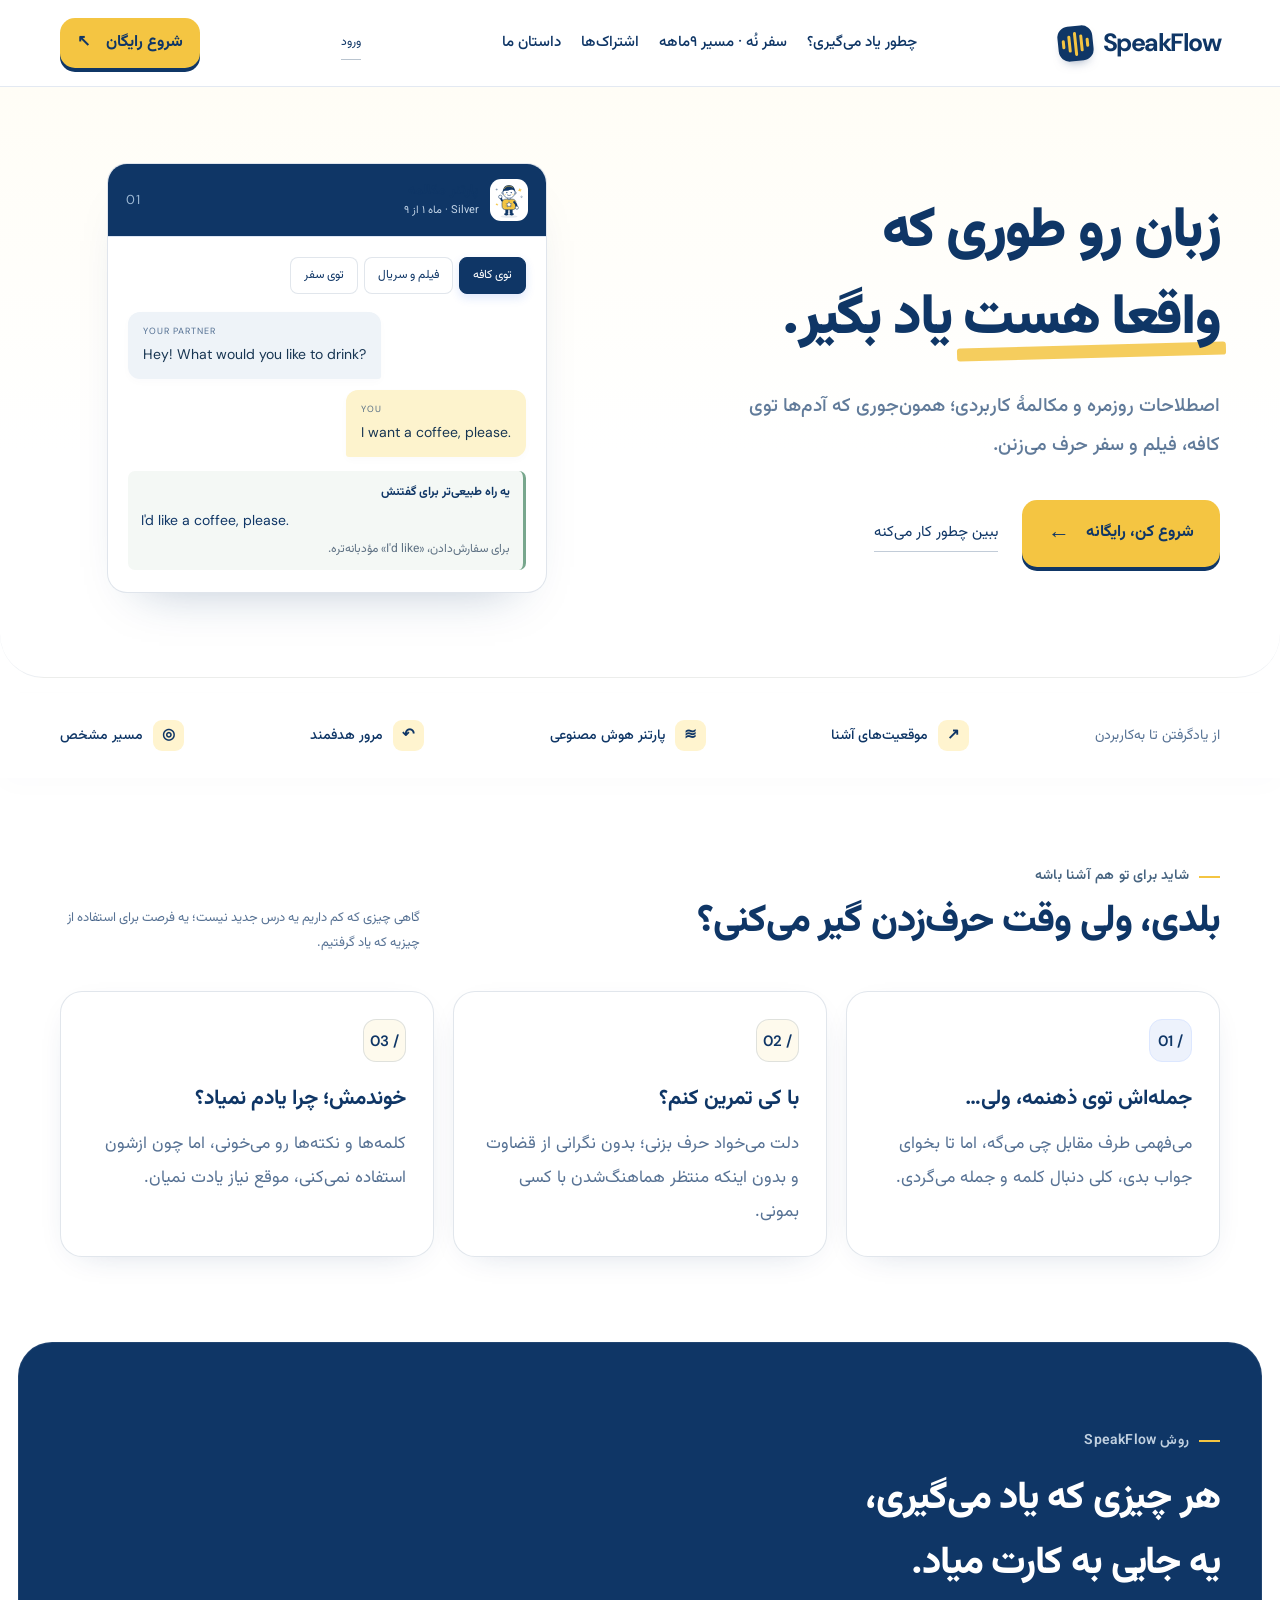
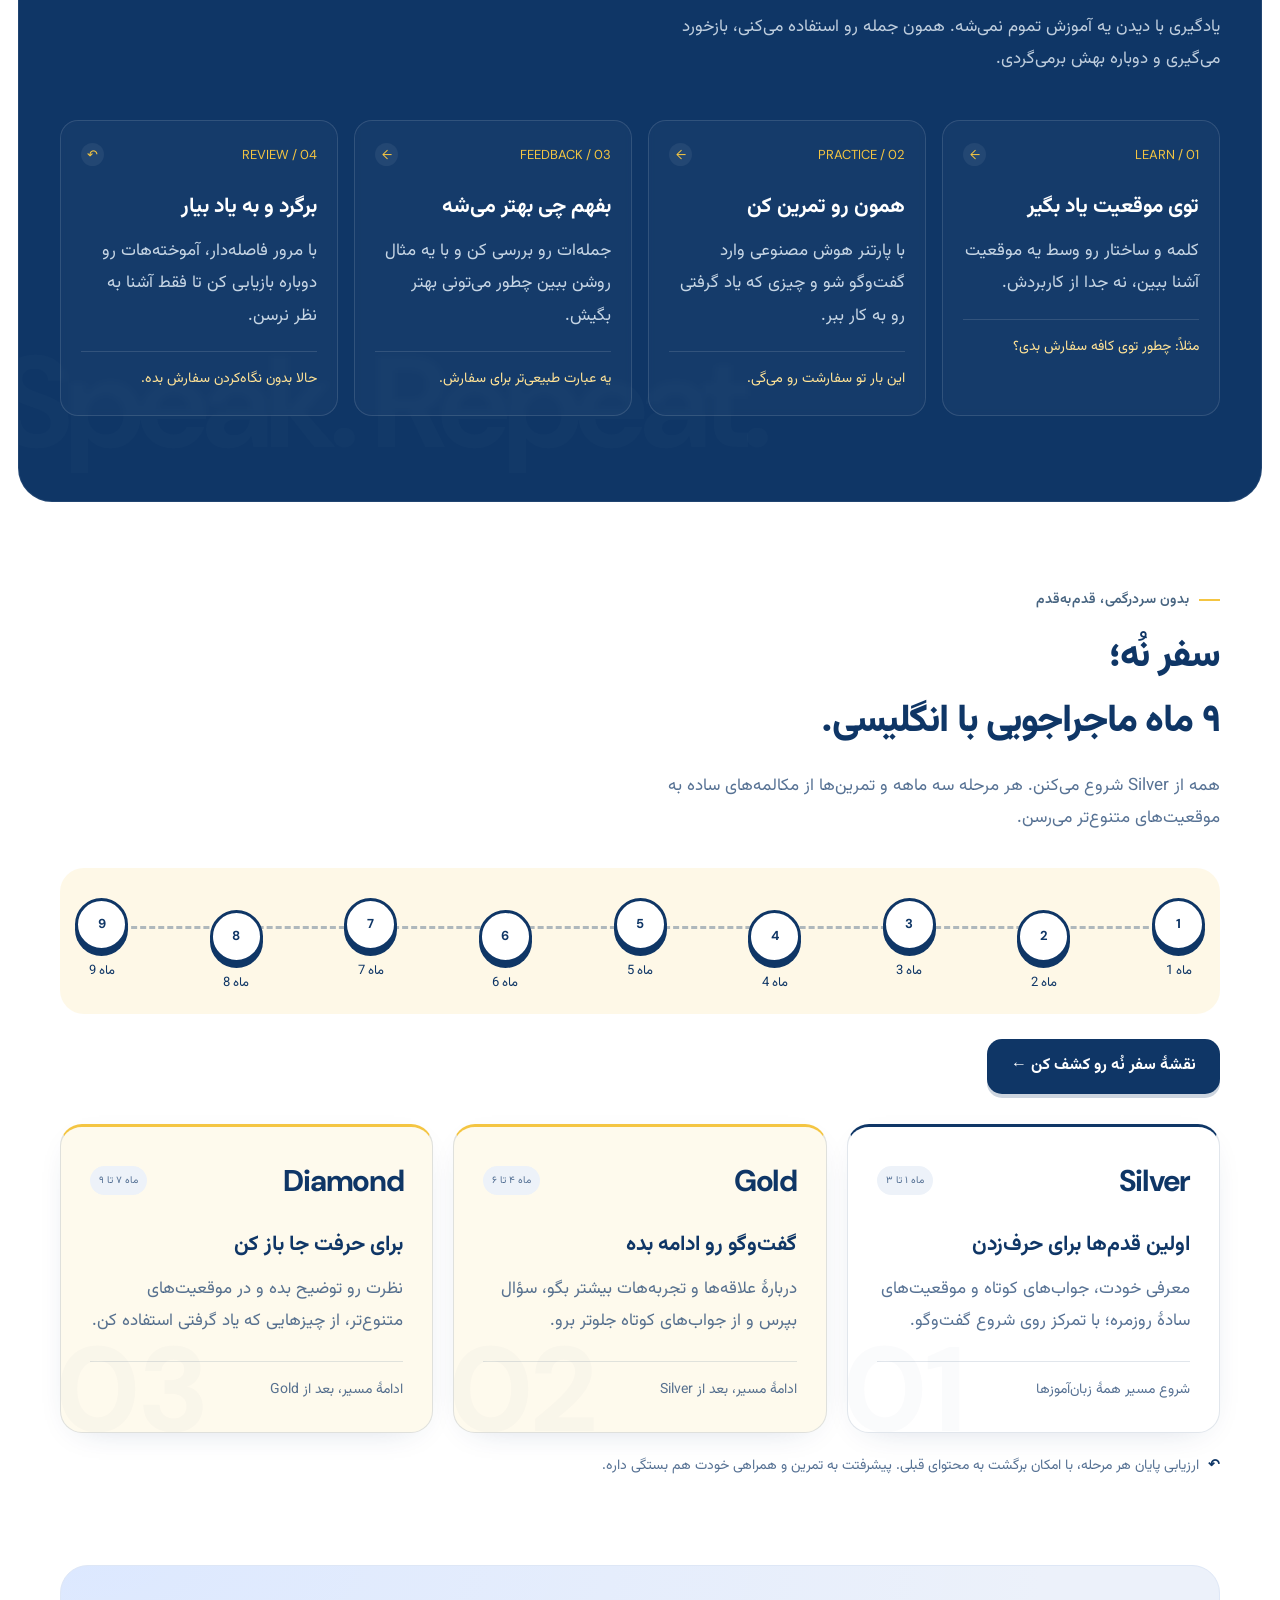
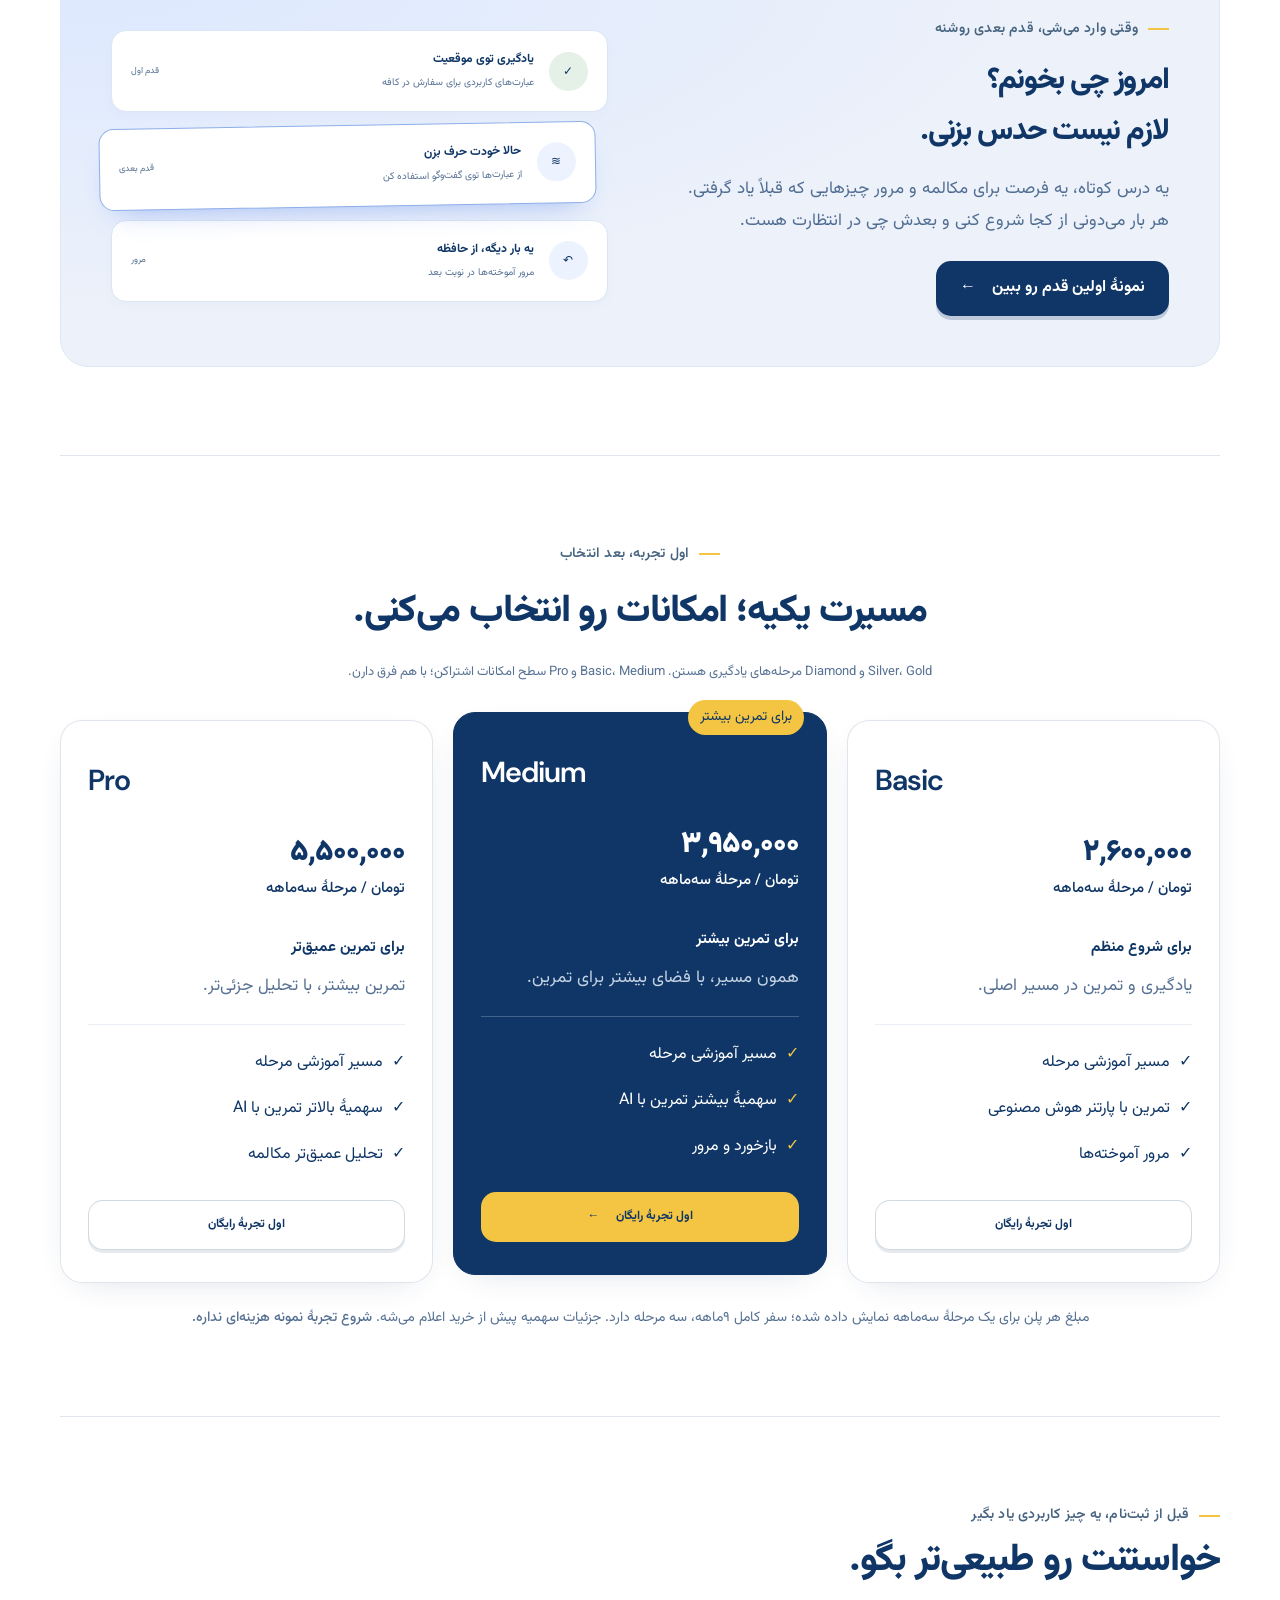
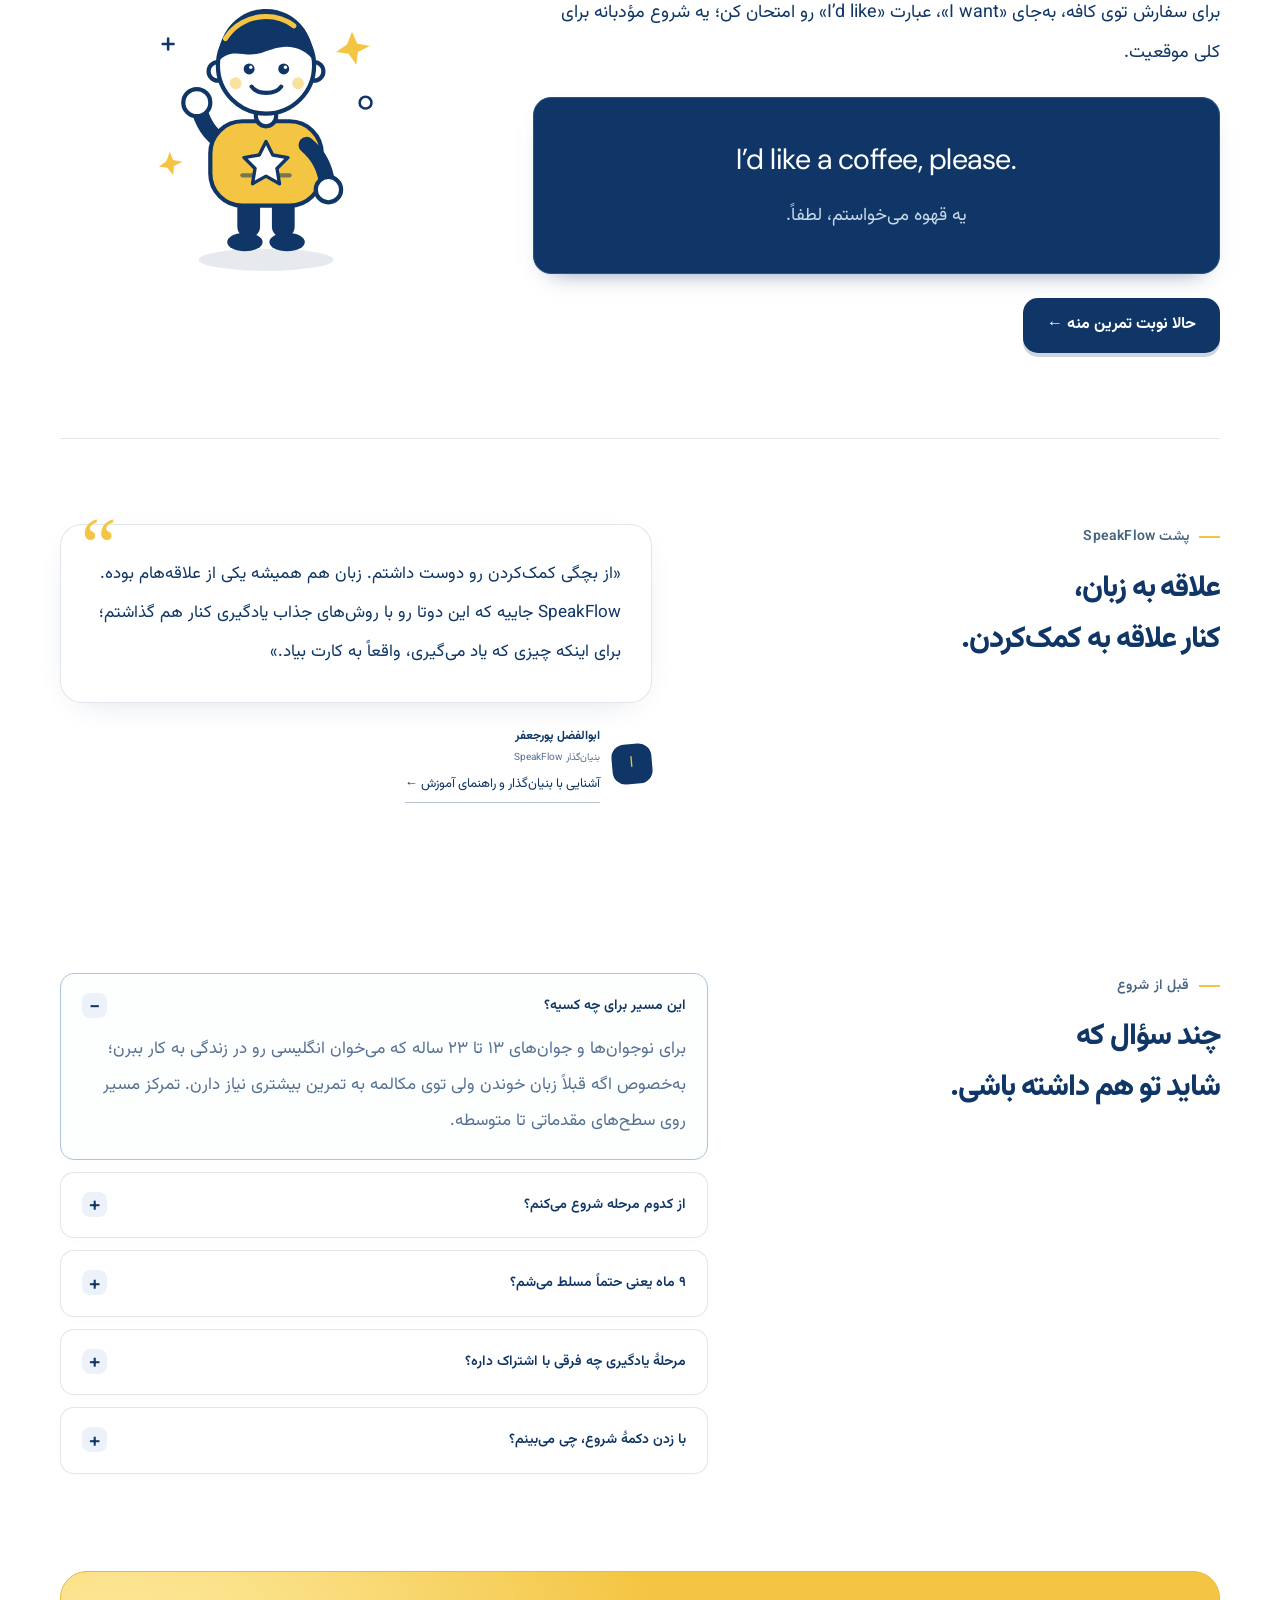
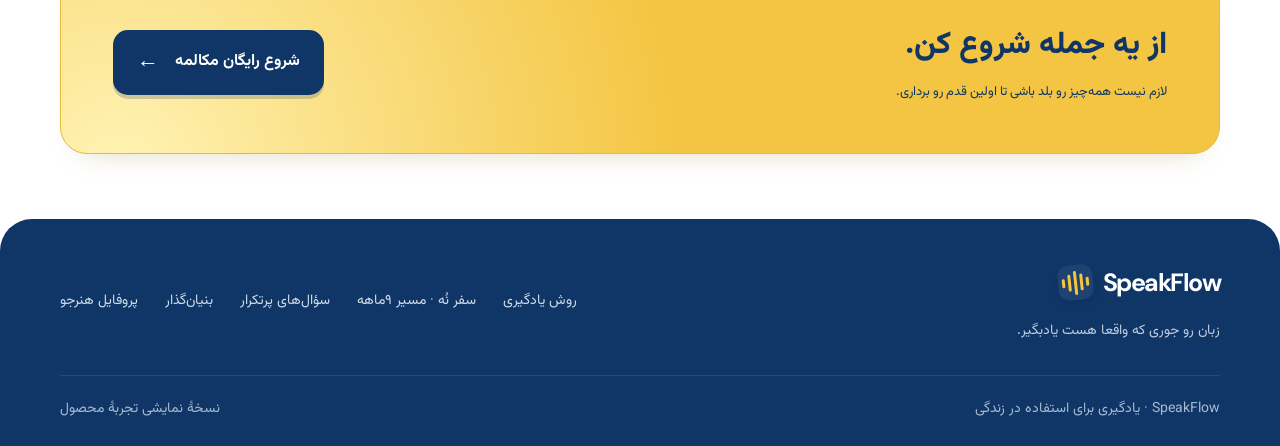
==== index.html @ 24c24d11 "Simplify the landing hero around a clear message and one CTA Rewrite the hero copy so the headline c" ====
<!doctype html>
<html lang="fa" dir="rtl">
<head>
  <meta charset="utf-8">
  <meta name="viewport" content="width=device-width, initial-scale=1">
  <meta name="theme-color" content="#0f3666">
  <meta name="design-version" content="speakflow-journey-v3">
  <meta name="description" content="با SpeakFlow اصطلاحات روزمره و مکالمهٔ کاربردی را در موقعیت‌های واقعی یاد بگیر؛ زبان را همان‌طور که هست، تمرین کن.">
  <title>SpeakFlow | زبان رو طوری که واقعا هست یاد بگیر.</title>
  <link rel="preconnect" href="https://fonts.googleapis.com">
  <link rel="preconnect" href="https://fonts.gstatic.com" crossorigin>
  <link href="https://fonts.googleapis.com/css2?family=Vazirmatn:wght@400;500;600;700;800;900&family=DM+Sans:wght@400;500;600;700&display=swap" rel="stylesheet">
  <style>
    :root{--navy:#0f3666;--deep:#09284e;--yellow:#f4c542;--cream:#faf9f5;--ink:#173552;--muted:#627283;--line:#e0e5e8;--soft:#edf2f7;--white:#fff;--green:#34715b}
    *{box-sizing:border-box}html{scroll-behavior:smooth;scroll-padding-top:100px}body{margin:0;background:var(--cream);color:var(--ink);font-family:Vazirmatn,sans-serif;font-size:15px;line-height:1.9}button,input,select{font:inherit}button,a{-webkit-tap-highlight-color:transparent}button{cursor:pointer}a{color:inherit;text-decoration:none}button{color:inherit}button:disabled{cursor:default}button:focus-visible,a:focus-visible,summary:focus-visible,select:focus-visible{outline:3px solid #b58310;outline-offset:5px}h1,h2,h3,p{margin:0}h1,h2,h3{line-height:1.65}button{border:0}svg{display:block}::selection{background:var(--yellow);color:var(--navy)}[hidden]{display:none!important}.wrap{width:min(1160px,calc(100% - 64px));margin-inline:auto}.en{font-family:'DM Sans',sans-serif;direction:ltr;unicode-bidi:isolate}.button{display:inline-flex;align-items:center;justify-content:center;gap:16px;padding:13px 24px;border-radius:9px;background:var(--yellow);color:var(--navy);font-weight:700;line-height:1.8;transition:transform .2s,background .2s}.button:hover{background:#ffda65;transform:translateY(-2px)}.button.navy{background:var(--navy);color:white}.button.outline{border:1px solid #cbd4de;background:transparent}.button.outline:hover{background:var(--soft)}.arrow{font-family:sans-serif;font-size:22px;font-weight:400}.eyebrow{display:flex;align-items:center;gap:10px;font-size:12px;font-weight:600;letter-spacing:.2px;color:var(--muted)}.eyebrow:before{content:'';width:21px;height:2px;background:var(--yellow)}.section{padding-block:88px}.heading{font-size:clamp(25px,3.2vw,38px);font-weight:800;letter-spacing:-1px}.intro{color:var(--muted);max-width:590px;margin-top:14px}.pill{display:inline-flex;align-items:center;gap:7px;font-size:11px;border-radius:20px;padding:4px 12px;background:var(--soft)}.dot{width:6px;height:6px;border-radius:50%;background:var(--green)}
    .header{position:sticky;top:0;z-index:20;background:rgba(250,249,245,.97);border-bottom:1px solid var(--line)}.header-row{height:86px;display:flex;align-items:center;justify-content:space-between;gap:28px}.brand{display:inline-flex;align-items:center;gap:10px;direction:ltr}.brand-name{font-size:25px;font-weight:700;letter-spacing:-1.2px}.brand-mark{width:35px;height:35px;border-radius:10px;background:var(--navy);display:flex;align-items:center;justify-content:center;gap:3px;transform:rotate(-6deg)}.brand-mark i{width:3px;border-radius:3px;background:var(--yellow)}.brand-mark i:nth-child(1),.brand-mark i:nth-child(5){height:9px}.brand-mark i:nth-child(2),.brand-mark i:nth-child(4){height:17px}.brand-mark i:nth-child(3){height:24px}.nav{display:flex;gap:28px;font-size:13px}.nav a:hover{color:#9b6e00}.header-action{font-size:12px;padding:9px 17px}.menu-button{display:none;background:transparent;font-size:23px;padding:5px 10px}
    .hero{padding:75px 0 65px;overflow:hidden}.hero-grid{display:grid;grid-template-columns:1fr 1fr;align-items:center;gap:65px}.hero h1{font-size:clamp(36px,4.35vw,55px);font-weight:900;letter-spacing:-1.9px;line-height:1.65;margin:22px 0}.hero h1 span{position:relative;display:inline-block;z-index:0}.hero h1 span:after{content:'';position:absolute;bottom:10px;right:-4px;left:-4px;height:14px;z-index:-1;background:var(--yellow);transform:rotate(-2deg);border-radius:50% 15% 30% 10%}.hero-copy>p{font-size:16px;line-height:2.15;color:var(--muted);max-width:460px}.hero-actions{display:flex;align-items:center;gap:23px;margin-top:29px}.text-link{font-size:13px;display:inline-flex;gap:9px;align-items:center;border-bottom:1px solid #b9c4cf;padding-block:5px}.small-note{color:var(--muted);font-size:11px;margin-top:15px}.hero-foot{display:flex;gap:22px;align-items:center;margin-top:32px;font-size:11px;color:var(--muted)}.hero-foot span+span{border-right:1px solid #ccd5de;padding-right:22px}
    .visual{position:relative;padding:18px 10px 25px 19px}.visual:before{content:'';position:absolute;inset:-9px -14px 0 0;background-image:radial-gradient(#cdd6df 1px,transparent 1px);background-size:17px 17px;z-index:-1}.practice-card{background:white;border:1px solid #dbe2e9;border-radius:19px;box-shadow:0 24px 55px -30px #17355266;transform:rotate(-2deg);overflow:hidden}.practice-top{display:flex;align-items:center;justify-content:space-between;padding:18px 22px;background:var(--navy);color:white}.practice-top .en{font-size:12px;color:#cad8e8}.mini-logo{display:flex;align-items:center;gap:8px;font-weight:600;font-size:12px}.mini-logo b{background:var(--yellow);color:var(--navy);border-radius:7px;padding:1px 7px}.practice-body{padding:23px}.practice-caption{display:flex;justify-content:space-between;align-items:center;font-size:11px;color:var(--muted)}.scene-tabs{display:flex;gap:7px;margin:17px 0 23px}.scene-tab{border:1px solid var(--line);background:white;border-radius:6px;padding:6px 12px;font-size:11px}.scene-tab[aria-selected="true"]{background:var(--navy);border-color:var(--navy);color:white}.chat{display:flex;flex-direction:column;gap:13px;min-height:185px}.bubble{padding:14px 17px;font-family:'DM Sans',sans-serif;font-size:14px;direction:ltr;line-height:1.7;max-width:90%;text-align:left;border-radius:12px 12px 3px 12px;background:var(--soft);align-self:flex-end}.bubble.you{background:#fff5ce;align-self:flex-start;border-radius:12px 12px 12px 3px}.speaker{font-size:9px;color:var(--muted);display:block;margin-bottom:4px;letter-spacing:1px}.correction{border-right:3px solid #78a78d;padding:8px 12px;margin:15px 0 0;background:#f2f7f3;border-radius:5px;font-size:11px}.correction p{margin-top:4px;color:var(--muted)}.correction .en{font-size:13px;color:var(--ink)}.sample-label{display:flex;justify-content:space-between;align-items:center;border-top:1px solid var(--line);margin-top:20px;padding-top:14px;font-size:10px;color:var(--muted)}.sample-label button{background:transparent;color:var(--navy);font-weight:700}.floating-note{position:absolute;bottom:1px;left:-15px;display:flex;align-items:center;gap:12px;background:var(--yellow);padding:13px 19px;border:1px solid #dfb034;border-radius:10px;transform:rotate(3deg);font-size:12px;box-shadow:0 8px 20px #17355212}.floating-note strong{font-size:20px;font-family:'DM Sans',sans-serif}.floating-note span{display:block;font-size:9px}
    .strip{border-block:1px solid var(--line);padding:23px 0}.strip .wrap{display:flex;justify-content:space-between;align-items:center;gap:20px}.strip-label{font-size:11px;color:var(--muted)}.strip-item{font-size:13px;font-weight:500;display:flex;gap:10px;align-items:center}.strip-item b{color:#9a7419;font-size:15px}
    .problem-head{display:flex;justify-content:space-between;gap:40px;align-items:end}.problem-head .intro{max-width:360px;font-size:13px}.problems{display:grid;grid-template-columns:repeat(3,1fr);gap:24px;margin-top:36px}.problem{border-top:1px solid #ccd6df;padding-top:23px}.number{font-size:12px;color:#6d7e8e}.problem h3{font-size:18px;margin:13px 0 10px}.problem p{font-size:13px;color:var(--muted);line-height:2}
    .method{background:var(--navy);color:white;position:relative;overflow:hidden}.method:before{content:'Speak. Repeat.';position:absolute;bottom:-65px;left:-20px;font-family:'DM Sans',sans-serif;direction:ltr;font-size:170px;letter-spacing:-10px;font-weight:700;color:#ffffff03;pointer-events:none;white-space:nowrap}.method .eyebrow{color:#c0d0e0}.method .heading{margin-top:12px}.method .intro{color:#bfcede}.method-grid{display:grid;grid-template-columns:repeat(4,1fr);gap:27px;margin-top:44px;position:relative}.method-card{border-top:1px solid #527192;padding-top:23px}.method-index{font-family:'DM Sans',sans-serif;font-size:13px;color:var(--yellow);display:flex;justify-content:space-between}.method-card h3{font-size:19px;margin:20px 0 10px}.method-card p{font-size:12px;color:#c7d6e5}.method-card .example{display:block;font-size:11px;color:#fff1ba;margin-top:19px}
    .path-head{max-width:640px;margin-bottom:34px}.path-head .heading{margin-top:12px}.path-grid{display:grid;grid-template-columns:repeat(3,1fr);gap:20px}.level{padding:27px 27px 23px;background:white;border:1px solid var(--line);border-radius:12px;position:relative;overflow:hidden}.level:after{position:absolute;left:-5px;top:10px;font-size:90px;line-height:1;font-weight:800;font-family:'DM Sans',sans-serif;color:#0f366606;content:attr(data-index)}.level.active{border-top:3px solid var(--navy)}.level.gold{border-top:3px solid var(--yellow)}.level.diamond{border-top:3px solid #83a6c9}.level-top{display:flex;justify-content:space-between;align-items:center;position:relative}.level h3{font-size:27px}.level-top span{font-size:11px;color:var(--muted)}.level h4{font-size:15px;margin:20px 0 8px}.level p{font-size:12px;color:var(--muted)}.level-bottom{border-top:1px solid var(--line);margin-top:23px;padding-top:15px;font-size:11px;color:var(--muted)}.path-note{margin-top:20px;font-size:12px;display:flex;align-items:center;gap:9px;color:var(--muted)}.path-note b{color:var(--navy)}
    .daily{padding:0 0 88px}.daily-box{display:grid;grid-template-columns:1fr 1fr;gap:65px;align-items:center;background:#eaf0f5;border-radius:18px;padding:48px}.daily-copy .heading{font-size:30px;margin-top:12px}.daily-copy p{font-size:13px;color:var(--muted);margin:16px 0 24px}.daily-list{display:grid;gap:13px}.task{padding:17px 19px;border:1px solid #dce4ec;border-radius:10px;background:white;display:flex;gap:15px;align-items:center}.task-icon{width:34px;height:34px;flex-shrink:0;display:grid;place-items:center;border-radius:50%;font-family:'DM Sans',sans-serif;font-size:12px;background:var(--soft);color:var(--navy)}.task:first-child .task-icon{background:#e5f0e7;color:var(--green)}.task:nth-child(2){border-color:#a6bacd;box-shadow:0 6px 20px #17355209;transform:translateX(-10px)}.task h3{font-size:12px}.task p{font-size:10px;color:var(--muted);margin-top:3px}.task .task-status{margin-right:auto;font-size:9px;color:var(--muted);white-space:nowrap}
    .plans{border-top:1px solid var(--line);padding-top:75px}.plans-head{text-align:center;max-width:650px;margin:auto}.plans-head .eyebrow{justify-content:center}.plans-head .heading{margin-top:13px}.plans-head .intro{font-size:13px;margin-inline:auto}.plan-grid{display:grid;grid-template-columns:repeat(3,1fr);gap:20px;margin-top:36px}.plan{border:1px solid var(--line);padding:28px;background:white;border-radius:12px;display:flex;flex-direction:column}.plan:nth-child(2){background:var(--navy);color:white;border-color:var(--navy)}.plan .en{font-size:24px;font-weight:600}.plan h3{font-size:15px;margin:15px 0 10px}.plan p{font-size:12px;color:var(--muted)}.plan:nth-child(2) p{color:#c5d4e4}.plan ul{list-style:none;padding:0;margin:21px 0;font-size:12px}.plan li{padding-block:5px}.plan li:before{content:'✓';margin-left:9px;color:#6c927e}.plan:nth-child(2) li:before{color:var(--yellow)}.plan .button{font-size:12px;width:100%;margin-top:auto}.plans-note{text-align:center;color:var(--muted);font-size:11px;margin-top:22px}.plans-note strong{font-weight:500}
    .story{display:grid;grid-template-columns:1fr 1.2fr;gap:75px;align-items:start;border-top:1px solid var(--line)}.story .heading{margin-top:12px;font-size:30px}.story blockquote{margin:0;font-size:17px;line-height:2.3}.founder{display:flex;gap:12px;align-items:center;margin-top:22px}.founder-symbol{width:40px;height:40px;border-radius:50%;display:grid;place-items:center;background:#e6ecf2;font-size:16px}.founder strong{display:block;font-size:12px}.founder p{font-size:10px;color:var(--muted)}.faq-layout{display:grid;grid-template-columns:.8fr 1.2fr;gap:80px}.faq-layout .heading{margin-top:12px;font-size:30px}.faq-list details{border-bottom:1px solid var(--line);padding:19px 0}.faq-list details:first-child{padding-top:0}.faq-list summary{font-size:14px;font-weight:600;cursor:pointer;list-style:none;display:flex;justify-content:space-between;gap:20px}.faq-list summary::-webkit-details-marker{display:none}.faq-list summary:after{content:'+';font-size:23px;font-family:'DM Sans',sans-serif;line-height:1.2;color:var(--muted)}.faq-list details[open] summary:after{content:'−'}.faq-list details p{color:var(--muted);font-size:12px;margin-top:13px;line-height:2.1}
    .last-cta{background:var(--yellow);border-radius:16px;padding:43px 48px;display:flex;align-items:center;justify-content:space-between;gap:35px;margin-bottom:65px;position:relative;overflow:hidden}.last-cta h2{font-size:27px;font-weight:800}.last-cta p{font-size:13px;margin-top:9px}.last-cta .button{white-space:nowrap}.footer{background:var(--deep);color:white;padding:40px 0 24px}.footer-main{display:flex;align-items:center;justify-content:space-between;gap:30px}.footer .brand-mark{background:#ffffff10}.footer-tagline{font-size:11px;color:#c0ccdb;margin-top:12px}.footer-links{display:flex;gap:27px;font-size:12px;color:#d0dbe8}.footer-bottom{border-top:1px solid #ffffff1a;margin-top:30px;padding-top:20px;display:flex;justify-content:space-between;font-size:10px;color:#a6bad1}
    @media(min-width:1400px){.hero{padding-block:95px}}
    @media(max-width:1000px){.wrap{width:calc(100% - 44px)}.hero-grid{gap:30px}.hero h1{font-size:40px}.nav{gap:18px;font-size:12px}.hero-actions{gap:14px}.hero-actions .button{padding-inline:16px;font-size:13px}.practice-body{padding:18px}.floating-note{left:0}.daily-box{gap:30px;padding:35px}.story,.faq-layout{gap:40px}}
    @media(max-width:760px){.wrap{width:calc(100% - 36px)}.header-row{height:71px;gap:15px;flex-wrap:wrap}.brand-name{font-size:22px}.brand-mark{width:31px;height:31px}.menu-button{display:block}.header-action{margin-right:auto;font-size:11px;padding:8px 13px}.nav{display:none;position:absolute;top:71px;right:0;left:0;background:var(--cream);padding:20px;border-bottom:1px solid var(--line);flex-direction:column;gap:17px}.nav.open{display:flex}.hero{padding:38px 0 40px}.hero-grid{grid-template-columns:1fr;gap:36px}.hero h1{font-size:clamp(34px,8vw,48px);margin:15px 0}.hero-copy>p{font-size:14px;max-width:100%}.hero h1 br{display:none}.hero-actions{margin-top:23px;gap:20px}.hero-actions .button{font-size:13px;padding:12px 18px}.hero-foot{margin-top:24px}.visual{width:min(480px,100%);margin-inline:auto;padding-inline:12px}.floating-note{bottom:-2px;left:0;font-size:11px}.strip .wrap{flex-wrap:wrap;justify-content:center;gap:12px 24px}.strip-label{width:100%;text-align:center}.strip-item{font-size:11px}.section{padding-block:55px}.problem-head{display:block}.problem-head .intro{max-width:100%}.problems{gap:20px;grid-template-columns:1fr;margin-top:25px}.problem{display:grid;grid-template-columns:28px 1fr;gap:0 10px;padding-top:18px}.problem h3{margin:0 0 8px;font-size:16px}.problem p{grid-column:2;font-size:12px}.method-grid{grid-template-columns:1fr 1fr;gap:30px 24px;margin-top:28px}.method-card h3{font-size:17px;margin-top:13px}.method-card p{font-size:11px}.method-card .example{font-size:10px;margin-top:13px}.path-grid{grid-template-columns:1fr;gap:14px}.level{padding:22px}.level h4{margin-top:12px}.level-bottom{margin-top:15px;padding-top:11px}.path-note{align-items:start;font-size:11px}.daily{padding-bottom:55px}.daily-box{grid-template-columns:1fr;padding:27px 20px;gap:30px}.daily-copy .heading{font-size:26px}.task:nth-child(2){transform:none}.plan-grid{grid-template-columns:1fr;gap:15px}.plan{padding:25px}.plan .en{font-size:23px}.plans-note{font-size:10px}.story{grid-template-columns:1fr;gap:25px}.story blockquote{font-size:15px}.faq-layout{grid-template-columns:1fr;gap:30px}.faq-list summary{font-size:13px}.last-cta{flex-direction:column;align-items:start;padding:29px 25px;margin-bottom:40px;gap:22px}.last-cta h2{font-size:24px}.last-cta p{font-size:12px}.last-cta .button{font-size:12px}.footer-main{align-items:start;flex-direction:column;gap:23px}.footer-links{gap:22px;font-size:11px}.footer-bottom{gap:14px;flex-direction:column}.dialog-body{padding:23px}.dialog-body h2{font-size:20px}}
    @media(prefers-reduced-motion:reduce){html{scroll-behavior:auto}*,*:before,*:after{transition:none!important;animation:none!important}}
  </style>
  <link rel="stylesheet" href="app.css?v=7">
</head>
<body>
  <a href="#main" class="skip-link" style="position:absolute;inset-inline-start:16px;top:-70px;z-index:100;background:white;padding:10px" onfocus="this.style.top='10px'" onblur="this.style.top='-70px'">رفتن به محتوای اصلی</a>
  <header class="header">
    <div class="wrap header-row">
      <a class="brand" href="#" aria-label="SpeakFlow، خانه"><span class="brand-mark" aria-hidden="true"><i></i><i></i><i></i><i></i><i></i></span><span class="brand-name en">SpeakFlow</span></a>
      <nav class="nav" id="main-nav" aria-label="منوی اصلی"><a href="#method">چطور یاد می‌گیری؟</a><a href="#path">سفر نُه · مسیر ۹ماهه</a><a href="#plans">اشتراک‌ها</a><a href="#story">داستان ما</a></nav>
      <a class="text-link" href="#/login" style="font-size:12px">ورود</a><button class="button header-action" data-start>شروع رایگان <span aria-hidden="true">↖</span></button>
      <button class="menu-button" id="menu-toggle" aria-label="باز کردن منو" aria-expanded="false" aria-controls="main-nav">☰</button>
    </div>
  </header>
  <main id="main">
    <section class="hero" id="hero" aria-labelledby="hero-title">
      <div class="wrap hero-grid">
        <div class="hero-copy">
          <h1 id="hero-title">زبان رو طوری که<br><span>واقعا هست</span> یاد بگیر.</h1>
          <p class="hero-lead">اصطلاحات روزمره و مکالمهٔ کاربردی؛ همون‌جوری که آدم‌ها توی کافه، فیلم و سفر حرف می‌زنن.</p>
          <div class="hero-actions">
            <button class="button" data-start>شروع کن، رایگانه <span class="arrow" aria-hidden="true">←</span></button>
            <a class="text-link" href="#method">ببین چطور کار می‌کنه</a>
          </div>
        </div>
        <div class="hero-stage" role="group" aria-label="نمونهٔ یک مکالمه و بازخورد">
          <div class="practice-card">
            <div class="practice-top">
              <div class="mini-logo">
                <img class="mini-logo-art" src="buddy.svg" width="44" height="50" alt="">
                <span class="mini-logo-copy"><strong>پارتنر مکالمه</strong><small>Silver · ماه ۱ از ۹</small></span>
              </div>
              <span class="en">01</span>
            </div>
            <div class="practice-body">
              <div class="scene-tabs" role="tablist" aria-label="موقعیت مکالمه"><button class="scene-tab" id="tab-cafe" role="tab" aria-selected="true" aria-controls="scene-panel" data-scene="cafe">توی کافه</button><button class="scene-tab" id="tab-film" role="tab" aria-selected="false" aria-controls="scene-panel" tabindex="-1" data-scene="film">فیلم و سریال</button><button class="scene-tab" id="tab-travel" role="tab" aria-selected="false" aria-controls="scene-panel" tabindex="-1" data-scene="travel">توی سفر</button></div>
              <div id="scene-panel" role="tabpanel" aria-labelledby="tab-cafe" tabindex="0">
                <div class="chat"><div class="bubble"><span class="speaker">YOUR PARTNER</span><span id="partner-line">Hey! What would you like to drink?</span></div><div class="bubble you"><span class="speaker">YOU</span><span id="user-line">I want a coffee, please.</span></div></div>
                <div class="correction"><strong>یه راه طبیعی‌تر برای گفتنش</strong><p class="en" id="better-line">I'd like a coffee, please.</p><p id="tip-line">برای سفارش‌دادن، «I'd like» مؤدبانه‌تره.</p></div>
              </div>
            </div>
          </div>
        </div>
      </div>
    </section>
    <section class="strip" aria-label="از یادگرفتن تا به‌کاربردن"><div class="wrap"><span class="strip-label">از یادگرفتن تا به‌کاربردن</span><span class="strip-item"><b aria-hidden="true">↗</b> موقعیت‌های آشنا</span><span class="strip-item"><b aria-hidden="true">≋</b> پارتنر هوش مصنوعی</span><span class="strip-item"><b aria-hidden="true">↶</b> مرور هدفمند</span><span class="strip-item"><b aria-hidden="true">◎</b> مسیر مشخص</span></div></section>
    <section class="section wrap" id="problem" aria-labelledby="problem-title">
      <div class="problem-head"><div><div class="eyebrow">شاید برای تو هم آشنا باشه</div><h2 class="heading" id="problem-title">بلدی، ولی وقت حرف‌زدن گیر می‌کنی؟</h2></div><p class="intro">گاهی چیزی که کم داریم یه درس جدید نیست؛ یه فرصت برای استفاده از چیزیه که یاد گرفتیم.</p></div>
      <div class="problems"><article class="problem"><span class="number en">01 /</span><h3>جمله‌اش توی ذهنمه، ولی…</h3><p>می‌فهمی طرف مقابل چی می‌گه، اما تا بخوای جواب بدی، کلی دنبال کلمه و جمله می‌گردی.</p></article><article class="problem"><span class="number en">02 /</span><h3>با کی تمرین کنم؟</h3><p>دلت می‌خواد حرف بزنی؛ بدون نگرانی از قضاوت و بدون اینکه منتظر هماهنگ‌شدن با کسی بمونی.</p></article><article class="problem"><span class="number en">03 /</span><h3>خوندمش؛ چرا یادم نمیاد؟</h3><p>کلمه‌ها و نکته‌ها رو می‌خونی، اما چون ازشون استفاده نمی‌کنی، موقع نیاز یادت نمیان.</p></article></div>
    </section>
    <section class="section method" id="method" aria-labelledby="method-title"><div class="wrap"><div class="eyebrow">روش SpeakFlow</div><h2 class="heading" id="method-title">هر چیزی که یاد می‌گیری،<br>یه جایی به کارت میاد.</h2><p class="intro">یادگیری با دیدن یه آموزش تموم نمی‌شه. همون جمله رو استفاده می‌کنی، بازخورد می‌گیری و دوباره بهش برمی‌گردی.</p><div class="method-grid"><article class="method-card"><div class="method-index"><span>01 / LEARN</span><span aria-hidden="true">←</span></div><h3>توی موقعیت یاد بگیر</h3><p>کلمه و ساختار رو وسط یه موقعیت آشنا ببین، نه جدا از کاربردش.</p><span class="example">مثلاً: چطور توی کافه سفارش بدی؟</span></article><article class="method-card"><div class="method-index"><span>02 / PRACTICE</span><span aria-hidden="true">←</span></div><h3>همون رو تمرین کن</h3><p>با پارتنر هوش مصنوعی وارد گفت‌وگو شو و چیزی که یاد گرفتی رو به کار ببر.</p><span class="example">این بار تو سفارشت رو می‌گی.</span></article><article class="method-card"><div class="method-index"><span>03 / FEEDBACK</span><span aria-hidden="true">←</span></div><h3>بفهم چی بهتر می‌شه</h3><p>جمله‌ات رو بررسی کن و با یه مثال روشن ببین چطور می‌تونی بهتر بگیش.</p><span class="example">یه عبارت طبیعی‌تر برای سفارش.</span></article><article class="method-card"><div class="method-index"><span>04 / REVIEW</span><span aria-hidden="true">↶</span></div><h3>برگرد و به یاد بیار</h3><p>با مرور فاصله‌دار، آموخته‌هات رو دوباره بازیابی کن تا فقط آشنا به نظر نرسن.</p><span class="example">حالا بدون نگاه‌کردن سفارش بده.</span></article></div></div></section>
    <section class="section wrap" id="path" aria-labelledby="path-title"><div class="path-head"><div class="eyebrow">بدون سردرگمی، قدم‌به‌قدم</div><h2 class="heading" id="path-title">سفر نُه؛<br>۹ ماه ماجراجویی با انگلیسی.</h2><p class="intro">همه از Silver شروع می‌کنن. هر مرحله سه ماهه و تمرین‌ها از مکالمه‌های ساده به موقعیت‌های متنوع‌تر می‌رسن.</p></div><div class="landing-quest" aria-label="ایستگاه‌های ۹ ماهه"><a href="#/roadmap" class="quest-month"><span>1</span>ماه 1</a><a href="#/roadmap" class="quest-month"><span>2</span>ماه 2</a><a href="#/roadmap" class="quest-month"><span>3</span>ماه 3</a><a href="#/roadmap" class="quest-month"><span>4</span>ماه 4</a><a href="#/roadmap" class="quest-month"><span>5</span>ماه 5</a><a href="#/roadmap" class="quest-month"><span>6</span>ماه 6</a><a href="#/roadmap" class="quest-month"><span>7</span>ماه 7</a><a href="#/roadmap" class="quest-month"><span>8</span>ماه 8</a><a href="#/roadmap" class="quest-month"><span>9</span>ماه 9</a></div><div class="app-actions"><a class="button navy" href="#/roadmap">نقشهٔ سفر نُه رو کشف کن ←</a></div><div class="path-grid"><article class="level active" data-index="01"><div class="level-top"><h3 class="en">Silver</h3><span>ماه ۱ تا ۳</span></div><h4>اولین قدم‌ها برای حرف‌زدن</h4><p>معرفی خودت، جواب‌های کوتاه و موقعیت‌های سادهٔ روزمره؛ با تمرکز روی شروع گفت‌وگو.</p><div class="level-bottom">شروع مسیر همهٔ زبان‌آموزها</div></article><article class="level gold" data-index="02"><div class="level-top"><h3 class="en">Gold</h3><span>ماه ۴ تا ۶</span></div><h4>گفت‌وگو رو ادامه بده</h4><p>دربارهٔ علاقه‌ها و تجربه‌هات بیشتر بگو، سؤال بپرس و از جواب‌های کوتاه جلوتر برو.</p><div class="level-bottom">ادامهٔ مسیر، بعد از Silver</div></article><article class="level diamond" data-index="03"><div class="level-top"><h3 class="en">Diamond</h3><span>ماه ۷ تا ۹</span></div><h4>برای حرفت جا باز کن</h4><p>نظرت رو توضیح بده و در موقعیت‌های متنوع‌تر، از چیزهایی که یاد گرفتی استفاده کن.</p><div class="level-bottom">ادامهٔ مسیر، بعد از Gold</div></article></div><p class="path-note"><b aria-hidden="true">↶</b> ارزیابی پایان هر مرحله، با امکان برگشت به محتوای قبلی. پیشرفتت به تمرین و همراهی خودت هم بستگی داره.</p></section>
    <section class="daily wrap" aria-labelledby="daily-title"><div class="daily-box"><div class="daily-copy"><div class="eyebrow">وقتی وارد می‌شی، قدم بعدی روشنه</div><h2 class="heading" id="daily-title">امروز چی بخونم؟<br>لازم نیست حدس بزنی.</h2><p>یه درس کوتاه، یه فرصت برای مکالمه و مرور چیزهایی که قبلاً یاد گرفتی. هر بار می‌دونی از کجا شروع کنی و بعدش چی در انتظارت هست.</p><button class="button navy" data-start>نمونهٔ اولین قدم رو ببین <span aria-hidden="true">←</span></button></div><div class="daily-list" aria-label="نمونهٔ برنامهٔ یادگیری"><div class="task"><div class="task-icon" aria-hidden="true">✓</div><div><h3>یادگیری توی موقعیت</h3><p>عبارت‌های کاربردی برای سفارش در کافه</p></div><span class="task-status">قدم اول</span></div><div class="task"><div class="task-icon" aria-hidden="true">≋</div><div><h3>حالا خودت حرف بزن</h3><p>از عبارت‌ها توی گفت‌وگو استفاده کن</p></div><span class="task-status">قدم بعدی</span></div><div class="task"><div class="task-icon" aria-hidden="true">↶</div><div><h3>یه بار دیگه، از حافظه</h3><p>مرور آموخته‌ها در نوبت بعد</p></div><span class="task-status">مرور</span></div></div></div></section>
    <section class="section plans wrap" id="plans" aria-labelledby="plans-title"><div class="plans-head"><div class="eyebrow">اول تجربه، بعد انتخاب</div><h2 class="heading" id="plans-title">مسیرت یکیه؛ امکانات رو انتخاب می‌کنی.</h2><p class="intro">Silver، Gold و Diamond مرحله‌های یادگیری هستن. Basic، Medium و Pro سطح امکانات اشتراکن؛ با هم فرق دارن.</p></div><div class="plan-grid"><article class="plan"><span class="en">Basic</span><div class="plan-price">۲٬۶۰۰٬۰۰۰<small>تومان / مرحلهٔ سه‌ماهه</small></div><h3>برای شروع منظم</h3><p>یادگیری و تمرین در مسیر اصلی.</p><ul><li>مسیر آموزشی مرحله</li><li>تمرین با پارتنر هوش مصنوعی</li><li>مرور آموخته‌ها</li></ul><button class="button outline" data-start>اول تجربهٔ رایگان</button></article><article class="plan"><span class="en">Medium</span><div class="plan-price">۳٬۹۵۰٬۰۰۰<small>تومان / مرحلهٔ سه‌ماهه</small></div><h3>برای تمرین بیشتر</h3><p>همون مسیر، با فضای بیشتر برای تمرین.</p><ul><li>مسیر آموزشی مرحله</li><li>سهمیهٔ بیشتر تمرین با AI</li><li>بازخورد و مرور</li></ul><button class="button" data-start>اول تجربهٔ رایگان <span aria-hidden="true">←</span></button></article><article class="plan"><span class="en">Pro</span><div class="plan-price">۵٬۵۰۰٬۰۰۰<small>تومان / مرحلهٔ سه‌ماهه</small></div><h3>برای تمرین عمیق‌تر</h3><p>تمرین بیشتر، با تحلیل جزئی‌تر.</p><ul><li>مسیر آموزشی مرحله</li><li>سهمیهٔ بالاتر تمرین با AI</li><li>تحلیل عمیق‌تر مکالمه</li></ul><button class="button outline" data-start>اول تجربهٔ رایگان</button></article></div><p class="plans-note">مبلغ هر پلن برای یک مرحلهٔ سه‌ماهه نمایش داده شده؛ سفر کامل ۹ماهه، سه مرحله دارد. جزئیات سهمیه پیش از خرید اعلام می‌شه. <strong>شروع تجربهٔ نمونه هزینه‌ای نداره.</strong></p></section>
    <section class="section wrap value-lab"><div><div class="eyebrow">قبل از ثبت‌نام، یه چیز کاربردی یاد بگیر</div><h2 class="heading">خواستنت رو طبیعی‌تر بگو.</h2><p>برای سفارش توی کافه، به‌جای «I want»، عبارت «I’d like» رو امتحان کن؛ یه شروع مؤدبانه برای کلی موقعیت.</p><div class="phrase-card"><div class="en" lang="en">I’d like a coffee, please.</div><p>یه قهوه می‌خواستم، لطفاً.</p></div><a class="button navy" href="#/onboarding">حالا نوبت تمرین منه ←</a></div><img src="buddy.svg" width="270" height="304" alt="کاراکتر همراه در حال تشویق"></section><section class="section story wrap" id="story" aria-labelledby="story-title"><div><div class="eyebrow">پشت SpeakFlow</div><h2 class="heading" id="story-title">علاقه به زبان،<br>کنار علاقه به کمک‌کردن.</h2></div><div><blockquote>«از بچگی کمک‌کردن رو دوست داشتم. زبان هم همیشه یکی از علاقه‌هام بوده. SpeakFlow جاییه که این دوتا رو با روش‌های جذاب یادگیری کنار هم گذاشتم؛ برای اینکه چیزی که یاد می‌گیری، واقعاً به کارت بیاد.»</blockquote><div class="founder"><span class="founder-symbol" aria-hidden="true">ا</span><div><strong>ابوالفضل پورجعفر</strong><p>بنیان‌گذار SpeakFlow</p><a class="text-link" href="#/founder">آشنایی با بنیان‌گذار و راهنمای آموزش ←</a></div></div></div></section>
    <section class="section wrap faq-layout" id="faq" aria-labelledby="faq-title"><div><div class="eyebrow">قبل از شروع</div><h2 class="heading" id="faq-title">چند سؤال که<br>شاید تو هم داشته باشی.</h2></div><div class="faq-list"><details open><summary>این مسیر برای چه کسیه؟</summary><p>برای نوجوان‌ها و جوان‌های ۱۳ تا ۲۳ ساله که می‌خوان انگلیسی رو در زندگی به کار ببرن؛ به‌خصوص اگه قبلاً زبان خوندن ولی توی مکالمه به تمرین بیشتری نیاز دارن. تمرکز مسیر روی سطح‌های مقدماتی تا متوسطه.</p></details><details><summary>از کدوم مرحله شروع می‌کنم؟</summary><p>همه از Silver شروع می‌کنن. سه سؤال ابتدای تجربه دربارهٔ هدف، تجربهٔ قبلی و علاقه‌هاته تا تمرین بهت نزدیک‌تر باشه؛ این سؤال‌ها تعیین سطح نیستن.</p></details><details><summary>۹ ماه یعنی حتماً مسلط می‌شم؟</summary><p>۹ ماه، ساختار مسیر آموزشیه: سه مرحلهٔ سه‌ماهه. هدفت اینه که قدم‌به‌قدم استفادهٔ بهتری از زبان بکنی؛ میزان پیشرفت به نقطهٔ شروع، تمرین و استمرار خودت بستگی داره.</p></details><details><summary>مرحلهٔ یادگیری چه فرقی با اشتراک داره؟</summary><p>Silver، Gold و Diamond می‌گن کجای مسیر یادگیری هستی. Basic، Medium و Pro سطح امکانات رو مشخص می‌کنن. برای شروع از Silver جلو می‌ری و بعد از تجربهٔ اولیه، امکانات مناسب خودت رو انتخاب می‌کنی.</p></details><details><summary>با زدن دکمهٔ شروع، چی می‌بینم؟</summary><p>توی این نسخه، سه سؤال کوتاه، ورود نمونه و بعد داشبورد، یادگیری و تمرین رو می‌بینی. این نمونه از پیش آماده شده؛ ورود و پرداخت نمایشی هستن؛ مسیر درس، تمرین، مرور و اشتراک رو بدون هزینه تجربه می‌کنی.</p></details></div></section>
    <section class="wrap"><div class="last-cta"><div><h2>از یه جمله شروع کن.</h2><p>لازم نیست همه‌چیز رو بلد باشی تا اولین قدم رو برداری.</p></div><button class="button navy" data-start>شروع رایگان مکالمه <span class="arrow" aria-hidden="true">←</span></button></div></section>
  </main>
  <footer class="footer"><div class="wrap"><div class="footer-main"><div><a class="brand" href="#" aria-label="SpeakFlow، بازگشت به بالا"><span class="brand-mark" aria-hidden="true"><i></i><i></i><i></i><i></i><i></i></span><span class="en brand-name">SpeakFlow</span></a><p class="footer-tagline">زبان رو جوری که واقعا هست یادبگیر.</p></div><nav class="footer-links" aria-label="لینک‌های پایین صفحه"><a href="#method">روش یادگیری</a><a href="#path">سفر نُه · مسیر ۹ماهه</a><a href="#faq">سؤال‌های پرتکرار</a><a href="#/founder">بنیان‌گذار</a><a href="#/profile">پروفایل هنرجو</a></nav></div><div class="footer-bottom"><span>SpeakFlow · یادگیری برای استفاده در زندگی</span><span>نسخهٔ نمایشی تجربهٔ محصول</span></div></div></footer>
  <script src="flow.js?v=7"></script>
  <script src="app.js?v=7"></script>
</body>
</html>
---- app.css ----
.app-layout{display:grid;grid-template-columns:225px minmax(0,1fr);min-height:calc(100dvh - 86px);max-width:1500px;margin:auto}.app-sidebar{border-left:1px solid var(--line);padding:30px 22px;display:flex;flex-direction:column;gap:8px;background:#f3f5f6}.app-sidebar>a{padding:10px 14px;border-radius:8px;font-size:13px;display:flex;gap:12px;align-items:center}.app-sidebar>a[aria-current=page]{background:var(--navy);color:white}.app-sidebar>a:hover{box-shadow:inset 0 0 0 1px #adbdcd}.sidebar-caption{font-size:10px;color:var(--muted);padding:0 14px 15px}.sidebar-bottom{margin-top:25px;padding:16px;border-radius:10px;background:#e7edf3;font-size:11px}.sidebar-bottom p{color:var(--muted);margin:7px 0}.app-workspace{padding:30px 45px 65px;min-width:0}.app-topline{display:flex;align-items:center;justify-content:space-between;gap:12px;font-size:11px;color:var(--muted);margin-bottom:28px}.app-topline .pill{background:#fff0bf;color:var(--navy)}.page-head{display:flex;justify-content:space-between;align-items:start;gap:20px;margin-bottom:30px}.page-head h1{font-size:30px;letter-spacing:-.8px}.page-head p{font-size:13px;color:var(--muted);margin-top:8px;max-width:650px}.app-card{border:1px solid var(--line);background:white;border-radius:13px;padding:25px;min-width:0}.app-card h2{font-size:19px;margin-bottom:12px}.app-card h3{font-size:15px;margin-bottom:8px}.app-card p{color:var(--muted);font-size:13px}.app-card.dark{background:var(--navy);color:white;border-color:var(--navy)}.app-card.dark p{color:#c7d8e8}.app-card.dark .button.outline{color:white}.app-card.dark .button.outline:hover{background:#ffffff15}.app-card.dark .eyebrow{color:#c7d8e8}.app-card.dark h2{font-size:27px;margin-top:15px}.app-grid{display:grid;grid-template-columns:repeat(2,minmax(0,1fr));gap:20px}.app-grid.three{grid-template-columns:repeat(3,minmax(0,1fr))}.app-stack{display:grid;gap:20px}.app-row{display:flex;justify-content:space-between;align-items:center;gap:15px;flex-wrap:wrap}.app-actions{display:flex;gap:12px;flex-wrap:wrap;margin-top:23px}.app-actions .button{font-size:12px}.app-label{font-size:11px;color:var(--muted);margin-bottom:7px}.app-metric{font-size:30px;font-weight:800;display:block;color:var(--navy)}.app-list{list-style:none;margin:0;padding:0}.app-list>li{padding:17px 0;border-bottom:1px solid var(--line)}.app-list>li:last-child{border-bottom:0}.app-list h3{margin:0}.app-list p{font-size:11px;margin-top:4px}.app-list .button{font-size:11px;padding:7px 15px}.app-note{padding:14px 18px;background:#eaf0f5;border-right:3px solid #91aac2;border-radius:7px;font-size:12px;color:var(--muted);margin:20px 0}.app-note.success{background:#e9f2eb;border-color:var(--green);color:#28573c}.app-note.warning{background:#fff6da;border-color:var(--yellow);color:#70520a}.app-note.error{background:#fff0eb;border-color:#ba7256;color:#8a4026}.app-field{display:block;font-size:12px;font-weight:600;margin-bottom:20px}.app-field input,.app-field select,.app-field textarea{display:block;width:100%;padding:12px;border:1px solid #c8d2de;border-radius:8px;background:white;color:var(--ink);margin-top:8px}.app-field input:focus,.app-field select:focus,.app-field textarea:focus{outline:2px solid #b0c5db;outline-offset:2px}.app-field textarea{min-height:110px;resize:vertical}.app-field small{display:block;font-weight:400;font-size:10px;color:var(--muted);margin-top:6px}.app-narrow{max-width:630px;margin:15px auto}.app-form-footer{margin-top:24px;padding-top:20px;border-top:1px solid var(--line);font-size:11px;color:var(--muted)}.app-form-footer a{color:var(--navy);text-decoration:underline}.app-stepper{display:flex;gap:8px;margin-bottom:25px;flex-wrap:wrap}.app-stepper span{font-size:10px;padding:7px 12px;background:#e9eef3;color:var(--muted);border-radius:20px}.app-stepper span.active{background:var(--navy);color:white}.phrase-card{padding:35px 25px;background:var(--navy);color:white;text-align:center;border-radius:12px;margin:24px 0}.phrase-card .en{font-size:clamp(20px,3vw,30px);line-height:1.7}.phrase-card p{color:#c7d8e8;font-size:13px;margin-top:12px}.app-choice{display:block;border:1px solid #cad5e1;background:white;border-radius:10px;padding:16px 20px;width:100%;text-align:left;margin-top:12px}.app-choice[aria-pressed=true]{border-color:var(--navy);background:#e7eff7;outline:1px solid var(--navy)}.app-progress{height:6px;border-radius:8px;background:#e4eaf0;margin-top:15px;overflow:hidden}.app-progress>span{display:block;height:100%;background:var(--yellow)}.app-kicker{font-family:'DM Sans',sans-serif;font-size:11px;letter-spacing:1px;color:#7c91a6}.app-stage{border-top:3px solid #9eb0c3}.app-stage:nth-child(2){border-top-color:var(--yellow)}.app-stage:nth-child(3){border-top-color:#80afbb}.app-stage.selected{box-shadow:0 0 0 2px var(--navy)}.app-stage .en{font-size:25px}.app-empty{padding:40px 25px;text-align:center;border:1px dashed #bacada;border-radius:12px}.app-empty .empty-symbol{font-size:38px;color:#a1b4c8;display:block;margin-bottom:10px}.app-empty p{margin:12px auto;max-width:420px}.app-breadcrumb{font-size:11px;margin-bottom:17px;color:var(--muted)}.app-table-wrap{overflow-x:auto}.app-table{width:100%;border-collapse:collapse;font-size:12px;text-align:right}.app-table td,.app-table th{padding:15px;border-bottom:1px solid var(--line)}.app-table th{background:#edf2f7}.app-table caption{text-align:right;font-size:11px;color:var(--muted);padding:10px}.app-summary{display:grid;grid-template-columns:1fr 1fr;gap:13px;margin:20px 0}.app-summary div{padding:12px;background:#edf2f7;border-radius:8px;font-size:12px}.app-summary dt{font-size:10px;color:var(--muted)}.app-summary dd{margin:5px 0 0;font-weight:600}.video-slot{aspect-ratio:16/8;display:grid;place-content:center;text-align:center;background:var(--navy);border-radius:10px;color:white;padding:20px;margin-bottom:22px}.video-slot p{color:#c7d8e8;font-size:11px;margin-top:8px}.video-slot strong{font-size:18px}.app-demo-controls{margin-top:24px;border:1px dashed #bacada;border-radius:8px;padding:15px;font-size:11px}.app-demo-controls summary{cursor:pointer;font-weight:600}.app-demo-controls button{padding:7px 12px;margin:10px 5px 0;background:#e6edf3;border-radius:6px;font-size:11px}.app-back{background:none;padding:0;font-size:12px;color:var(--muted)}.app-subtle-link{font-size:12px;text-decoration:underline;color:var(--navy)}.app-check{display:flex;gap:10px;align-items:start;font-size:12px;margin:18px 0}.app-check input{accent-color:var(--navy);margin-top:7px}.app-phone{font-family:'DM Sans',sans-serif;direction:ltr;letter-spacing:3px;background:#e9eff5;border-radius:9px;text-align:center;font-size:25px;padding:18px;margin:20px 0}.app-status-icon{width:65px;height:65px;border-radius:50%;background:var(--yellow);display:grid;place-items:center;font-size:29px;margin-bottom:20px}.app-print{font-size:11px;color:var(--muted);margin-top:15px}.app-badge{display:inline-block;padding:3px 9px;border-radius:20px;font-size:10px;background:#e9eff5}.app-badge.success{background:#e4f0e5;color:#32634a}.app-footer-nav{display:none}.app-toast{position:fixed;bottom:25px;left:25px;max-width:calc(100% - 50px);background:var(--navy);color:white;padding:15px 25px;z-index:40;border-radius:10px;box-shadow:0 10px 30px #0f366633;font-size:12px}body.in-app .footer,body.in-app .nav,body.in-app .menu-button{display:none}body.in-app .header-row{height:75px}body.in-app .header-action{background:#e9eef3}body.in-app .skip-link{display:none}.app-page-title:focus{outline:none}
@media(max-width:1050px){.app-workspace{padding:25px}.app-layout{grid-template-columns:185px minmax(0,1fr)}.app-sidebar{padding:25px 12px}.app-grid.three{grid-template-columns:1fr}.app-stage{padding:20px}.app-topline{flex-wrap:wrap}}
@media(max-width:760px){.app-layout{display:block}.app-sidebar{display:none}.app-workspace{padding:22px 18px 105px}.app-grid{grid-template-columns:1fr}.page-head h1{font-size:25px}.page-head{margin-bottom:22px}.page-head p{font-size:12px}.app-card{padding:20px}.app-topline{font-size:10px;margin-bottom:20px}.app-footer-nav{position:fixed;bottom:0;left:0;right:0;display:flex;justify-content:space-around;background:var(--cream);border-top:1px solid var(--line);padding:10px 5px calc(10px + env(safe-area-inset-bottom));z-index:25}.app-footer-nav a{font-size:10px;display:grid;gap:3px;text-align:center;padding:0 7px}.app-footer-nav a span{font-size:20px;line-height:1.3}.app-footer-nav a[aria-current=page]{color:#8a6600}.app-card.dark h2{font-size:23px}.app-actions .button{padding:11px 17px}.app-choice{padding:13px;font-size:13px}.app-toast{bottom:90px}.app-narrow{margin-top:0}.app-stepper{gap:5px}.app-stepper span{padding:6px 10px}.app-summary{gap:8px}.app-table td,.app-table th{padding:10px}.app-phone{font-size:22px}}
:root{--cream:#f6f8fc;--soft:#edf2fb;--muted:#566b83;--line:#dfe6f0;--electric:#245de8;--radius:22px;--card-shadow:0 9px 35px -22px #15376b50}
body{background:var(--cream)}
.button{border-radius:12px;min-height:46px;box-shadow:0 5px 12px -7px #0b285c60;transition:background .2s,transform .2s,box-shadow .2s}
.button:hover{box-shadow:0 9px 20px -9px #0b285c60;transform:translateY(-3px)}
.button.navy{background:var(--navy)}
.button.navy:hover{background:#194d89}
.button.outline{box-shadow:none;border-color:#c7d5e9;background:#ffffff75}
.button:active{transform:translateY(0)}
a,button,summary,input,select,textarea{touch-action:manipulation}
.header{background:#ffffffed;backdrop-filter:blur(18px);border-bottom-color:#e3e9f2}
.brand-mark{box-shadow:0 6px 12px -7px #0b285c90;border-radius:11px}
.brand-name{letter-spacing:-1.5px;font-weight:700}
.nav{font-weight:500;gap:27px}
.nav a{position:relative;padding:5px 0}
.nav a:after{content:'';position:absolute;bottom:0;right:0;left:100%;height:2px;background:var(--yellow);transition:left .2s}
.nav a:hover:after{left:0}
.hero{position:relative;isolation:isolate;background:radial-gradient(ellipse at 5% 25%,#22599a 0,transparent 55%),linear-gradient(120deg,#102f59,#0b2547);color:white;padding:90px 0 85px;border-radius:0 0 44px 44px}
.hero:before{content:'';position:absolute;inset:0;background-image:linear-gradient(#ffffff04 1px,transparent 1px),linear-gradient(90deg,#ffffff04 1px,transparent 1px);background-size:58px 58px;z-index:-1;mask-image:linear-gradient(90deg,#000,transparent)}
.hero:after{content:'';position:absolute;width:570px;height:570px;border:1px solid #ffffff10;border-radius:50%;top:-280px;left:-130px;box-shadow:0 0 0 65px #ffffff03,0 0 0 130px #ffffff02;z-index:-1;pointer-events:none}
.hero-grid{gap:70px}
.hero h1{font-size:clamp(38px,4.4vw,58px);line-height:1.65;letter-spacing:-1.8px;margin:24px 0}
.hero .eyebrow{color:#e2ecfb;font-size:11px;border:1px solid #ffffff29;background:#ffffff08;border-radius:30px;padding:7px 14px;width:fit-content}
.hero h1 span{color:var(--yellow)}
.hero h1 span:after{height:5px;bottom:8px;opacity:.9;transform:rotate(-3deg);border-radius:90%}
.hero-copy>p{color:#d2dfee;line-height:2.2}
.hero .small-note{font-size:11px;color:#b5cce3;margin-top:18px}
.hero .text-link{color:#f1f6ff;border-color:#ffffff50;font-size:12px}
.hero-foot{color:#b5cce3;font-size:10px;margin-top:33px}
.hero-foot span+span{border-color:#ffffff30}
.hero .visual{color:var(--ink);padding-top:26px;padding-bottom:38px}
.visual:before{inset:5px -15px 0;background-image:radial-gradient(#ffffff40 1px,transparent 1px);border-radius:30px;transform:rotate(4deg)}
.practice-card{border:6px solid #ffffff28;border-radius:23px;box-shadow:0 30px 60px -20px #00132caa;transform:rotate(-3deg);transition:transform .35s;background-clip:padding-box}
.practice-card:hover{transform:rotate(-1deg) translateY(-4px)}
.practice-top{background:#edf3fe;color:var(--navy);padding:17px 20px;border-bottom:1px solid #dce5f3}
.practice-top .en{color:#57718f;font-size:10px;letter-spacing:1px}
.mini-logo b{background:var(--navy);color:var(--yellow);font-size:19px;line-height:1.5;border-radius:8px}
.scene-tab{border-radius:20px;padding:6px 13px}
.scene-tab[aria-selected=true]{background:var(--electric);border-color:var(--electric);box-shadow:0 4px 10px #245de826}
.bubble{background:#edf2fc;padding:15px 19px;border-radius:16px 16px 4px 16px;box-shadow:0 3px 9px #15376b05}
.bubble.you{background:#fff2bd;border-radius:16px 16px 16px 4px}
.chat{min-height:176px}
.correction{border-radius:10px;background:#edf7f1;padding:10px 13px}
.floating-note{border:0;border-radius:13px;box-shadow:0 12px 22px #00132c35;left:-15px;padding:14px 20px;bottom:5px}
.floating-note strong{background:#0f366611;width:40px;height:40px;border-radius:50%;display:grid;place-items:center;font-size:17px}
.strip{background:white;border:0;box-shadow:0 8px 25px #0f366604;padding-block:27px;margin-top:15px}
.strip-item b{display:grid;place-items:center;width:31px;height:31px;border-radius:9px;background:#fff4cf;color:var(--navy)}
.heading{letter-spacing:-1.1px;line-height:1.7}
.eyebrow{color:#476480}
.section{padding-block:85px}
.problems{gap:19px}
.problem{border:1px solid var(--line);border-radius:var(--radius);padding:27px;background:white;box-shadow:var(--card-shadow);transition:transform .2s}
.problem:hover{transform:translateY(-5px)}
.problem .number{display:grid;place-items:center;width:43px;height:43px;border-radius:13px;background:#edf2fc;color:var(--electric);font-weight:600;border:1px solid #dce7ff}
.problem:nth-child(2) .number{background:#fff5d7;border-color:#f3e4b6;color:#7b5c0a}
.problem:nth-child(3) .number{background:#e8f5f0;border-color:#d0e9df;color:#326954}
.problem h3{margin:20px 0 10px;font-size:17px}
.method{background:radial-gradient(ellipse at 0 100%,#24579b88,transparent 60%),var(--deep);border-radius:34px;margin-inline:auto;max-width:calc(100% - 36px);border:1px solid #ffffff13}
.method:before{color:#ffffff04;bottom:-25px;font-size:130px;letter-spacing:-7px}
.method-grid{gap:16px}
.method-card{background:#ffffff07;border:1px solid #ffffff20;border-radius:18px;padding:22px 20px;backdrop-filter:blur(3px)}
.method-card h3{margin-top:23px}
.method-card .example{border-top:1px solid #ffffff20;padding-top:14px;color:#ffe397}
.method-index>span:last-child{display:grid;place-items:center;width:23px;height:23px;background:#ffffff10;border-radius:50%}
.path-grid{gap:20px;position:relative}
.level{border-radius:22px;padding:29px;box-shadow:var(--card-shadow);border-top-width:4px;transition:transform .2s}
.level:hover{transform:translateY(-5px)}
.level:after{font-size:120px;top:auto;bottom:-18px;color:#0f366605}
.level h3{font-size:30px;letter-spacing:-1.3px}
.level-top>span{padding:5px 9px;background:#edf2f9;border-radius:20px;font-size:10px}
.level.gold{background:linear-gradient(160deg,#fff9e5,white 60%)}
.level.diamond{background:linear-gradient(160deg,#e9f6f8,white 60%)}
.level-bottom{position:relative;z-index:1}
.daily-box{border:1px solid #dee7f6;border-radius:28px;background:radial-gradient(ellipse at 0 0,#dce8ff,transparent 60%),#ecf1fa;padding:50px}
.task{border:1px solid #dce5f3;border-radius:15px;padding:19px;box-shadow:0 5px 13px #18366205}
.task:nth-child(2){border-color:#8eafe9;box-shadow:0 15px 30px -17px #245de866;transform:translateX(-12px) rotate(-1deg)}
.task-icon{width:39px;height:39px;background:#edf2ff}
.plan{border-radius:22px;padding:32px 27px;box-shadow:var(--card-shadow)}
.plan:nth-child(2){background:radial-gradient(circle at 0 0,#3267ad,transparent 70%),var(--navy);transform:translateY(-8px);position:relative}
.plan:nth-child(2):before{content:'برای تمرین بیشتر';font-size:10px;background:var(--yellow);color:var(--navy);border-radius:20px;padding:4px 12px;position:absolute;top:-13px;right:22px}
.plan .en{font-size:29px;letter-spacing:-1px}
.plan ul{padding-top:15px;border-top:1px solid #b9c9dd4d}
.plan li{padding-block:8px}
.story{position:relative;grid-template-columns:1fr 1.2fr}
.story blockquote{background:white;border:1px solid var(--line);border-radius:22px;padding:30px;font-size:16px;position:relative;box-shadow:var(--card-shadow)}
.story blockquote:before{content:'“';font-family:Georgia,serif;font-size:80px;position:absolute;top:-39px;left:20px;color:var(--yellow);line-height:1.5}
.founder-symbol{background:var(--navy);color:var(--yellow);border-radius:13px;transform:rotate(-5deg)}
.faq-list details{background:white;border:1px solid var(--line);border-radius:14px;padding:19px 21px;margin-bottom:12px;box-shadow:0 4px 13px #0f366603}
.faq-list details:first-child{padding-top:19px}
.faq-list details[open]{border-color:#adc3e3;background:#fdfefe}
.faq-list summary:after{display:grid;place-items:center;background:#edf2fa;border-radius:8px;min-width:25px;height:25px;font-size:20px;color:var(--navy)}
.last-cta{padding:48px 52px;border-radius:27px;background:radial-gradient(circle at 5% 110%,#fff3b5 0,transparent 50%),var(--yellow);border:1px solid #e8bb3e;box-shadow:0 18px 30px -22px #94752155}
.last-cta h2{font-size:31px}
.footer{background:linear-gradient(120deg,#071f3b,#12365f);border-radius:32px 32px 0 0}
.ui-icon{flex-shrink:0;vertical-align:middle}
.app-layout{max-width:1600px;grid-template-columns:240px minmax(0,1fr);padding:22px 20px 0;gap:22px;align-items:start}
.app-sidebar{position:sticky;top:97px;min-height:calc(100dvh - 119px);border:1px solid #244974;background:radial-gradient(circle at 0 0,#214b80,transparent 55%),#102e53;border-radius:24px 24px 0 0;padding:26px 18px;color:#c0d3e8;gap:7px}
.sidebar-caption{color:#edf4ff;display:flex;align-items:center;gap:11px;font-size:12px;padding:0 6px 25px}
.sidebar-caption small{display:block;font-size:8px;letter-spacing:1.3px;color:#a9c2e0;margin-top:3px}
.sidebar-monogram{display:grid;place-items:center;width:43px;height:43px;background:var(--yellow);color:var(--navy);border-radius:13px;font-size:25px;font-weight:700;letter-spacing:-2px;transform:rotate(-5deg)}
.app-sidebar>a{padding:12px 13px;border:1px solid transparent;border-radius:12px;font-size:12px;transition:background .2s,color .2s}
.app-sidebar>a:hover{background:#ffffff08;color:white;box-shadow:none;border-color:#ffffff12}
.app-sidebar>a[aria-current=page]{background:var(--yellow);color:var(--navy);box-shadow:0 8px 18px #00000010;font-weight:700}
.nav-icon{display:inline-flex;align-items:center;justify-content:center}
.sidebar-bottom{background:#ffffff08;border:1px solid #ffffff14;border-radius:15px;margin-top:30px;padding:17px}
.sidebar-bottom b{font-weight:500;color:#fff2b8;font-size:12px}
.sidebar-bottom p{color:#a9c1df;font-size:10px;line-height:2}
.sidebar-bottom .app-subtle-link{color:#e4edff;font-size:10px;text-underline-offset:4px}
.app-workspace{padding:9px 10px 65px;min-width:0;max-width:1200px;width:100%;margin-inline:auto}
.app-topline{font-size:10px;border-bottom:1px solid var(--line);padding:5px 2px 20px;margin-bottom:26px;color:#58708c;letter-spacing:.1px}
.app-topline .pill{background:#e8eef9;color:#4c6383;border:1px solid #d9e3f4;font-size:9px;padding:4px 10px}
.page-head{position:relative;overflow:hidden;border:1px solid #dce6f5;background:radial-gradient(ellipse at 0 0,#d8e5fe,transparent 52%),linear-gradient(110deg,#edf3ff,#ffffff);padding:30px 32px;border-radius:24px;margin-bottom:25px;align-items:center;min-height:190px;isolation:isolate}
.page-head:after{content:'';position:absolute;width:260px;height:260px;border:1px solid #bdcfee66;border-radius:50%;left:-85px;bottom:-170px;box-shadow:0 0 0 30px #bed0f31a;z-index:-1;pointer-events:none}
.page-heading-copy{min-width:0;position:relative;z-index:1;max-width:780px}
.page-caption{display:flex;gap:10px;align-items:center;font-size:10px;color:#476683;margin-bottom:13px}
.page-number{background:var(--navy);color:var(--yellow);font-size:10px;border-radius:7px;padding:1px 8px;letter-spacing:1px}
.page-head h1{font-size:clamp(23px,2.5vw,33px);line-height:1.7;font-weight:800;letter-spacing:-1px}
.page-head p{font-size:12px;line-height:2.1;max-width:620px;margin-top:9px}
.page-english{display:block;font-size:8px;letter-spacing:2.5px;color:#5c78a0;margin-top:17px}
.page-emblem{flex-shrink:0;position:relative;display:grid;place-items:center;width:90px;height:90px;background:var(--navy);color:var(--yellow);border-radius:28px;transform:rotate(-8deg);margin:0 14px;box-shadow:10px 10px 0 #d7e3f8;isolation:isolate}
.page-emblem .ui-icon{width:40px;height:40px;transform:rotate(8deg);stroke-width:1.25}
.emblem-dot{position:absolute;top:-7px;right:-6px;width:20px;height:20px;background:var(--yellow);border:5px solid #f0f5ff;border-radius:50%}
.app-card{border-radius:20px;border-color:#dde5f0;padding:27px;background:#fff;box-shadow:var(--card-shadow);transition:border-color .2s,box-shadow .2s}
.app-card:hover{border-color:#c6d5eb}
.app-card.dark{position:relative;overflow:hidden;background:radial-gradient(ellipse at 0 0,#3263a4,transparent 80%),linear-gradient(125deg,#123d72,#0c2c53);border:1px solid #28548b;isolation:isolate}
.app-card.dark:before{content:'';width:200px;height:200px;position:absolute;border-radius:50%;border:1px solid #ffffff13;left:-70px;bottom:-95px;box-shadow:0 0 0 30px #ffffff03;z-index:-1;pointer-events:none}
.app-card.dark .eyebrow{font-size:11px}
.app-card.dark h2{font-size:27px;letter-spacing:-.7px;margin-top:23px}
.app-card.dark p{color:#d0dfef;font-size:12px;line-height:2.1}
.app-card.dark .button.outline{background:#ffffff08;border-color:#7892b2;color:white}
.app-card.dark .button.outline:hover{background:#ffffff15}
.app-card h2{letter-spacing:-.4px}
.app-card p{font-size:12px;line-height:2.1}
.app-grid{gap:19px}
.app-grid.three>.app-card:not(.app-stage):not(.dark){background:linear-gradient(145deg,#fff,#f8faff)}
.app-label{font-size:11px;color:#5b708d}
.app-metric{font-family:'DM Sans',Vazirmatn,sans-serif;font-size:35px;letter-spacing:-1px;line-height:1.6;margin-block:6px}
.app-grid.three>.app-card:has(.app-metric){border-top:3px solid #3161b4;position:relative;overflow:hidden}
.app-grid.three>.app-card:has(.app-metric):nth-child(2){border-top-color:#48a28d}
.app-grid.three>.app-card:has(.app-metric):nth-child(3){border-top-color:#e6b93c}
.app-grid.three>.app-card:has(.app-metric):after{content:'';position:absolute;left:-20px;bottom:-35px;width:90px;height:90px;border-radius:50%;border:16px solid #edf2fa;pointer-events:none}
.app-note{border-radius:12px;border-right-width:3px;padding:15px 18px;font-size:11px;line-height:2;background:#eaf0f9;color:#4c6482}
.app-note.warning{background:#fff8e2;border-color:#e2b43b;color:#765713}
.app-note.success{background:#edf7f1;border-color:#5e9d7a;color:#32634a}
.app-field{font-size:12px;color:#29476c}
.app-field input,.app-field select,.app-field textarea{border-radius:11px;background:#f9fbfe;border:1px solid #d6e1ef;min-height:48px;padding:12px 15px;transition:box-shadow .2s,border-color .2s}
.app-field input:focus,.app-field select:focus,.app-field textarea:focus{border-color:#376dcb;box-shadow:0 0 0 4px #245de810;outline:none;background:white}
.app-field textarea{min-height:135px}
.app-narrow{max-width:710px}
.app-narrow>.app-card,.app-narrow>form{padding:32px}
.app-check{background:#f3f6fb;border:1px solid #e2e9f3;border-radius:10px;padding:12px 14px;font-size:11px;line-height:2}
.app-check input{width:16px;height:16px;flex-shrink:0}
.app-phone{padding:23px;background:repeating-linear-gradient(90deg,#e1e9f6 0,#e1e9f6 1px,transparent 1px,transparent 45px),#f0f4fc;border:1px solid #d8e3f3;border-radius:14px;font-size:29px;letter-spacing:6px;color:var(--navy)}
.app-stepper{display:grid;grid-template-columns:repeat(4,minmax(0,1fr));gap:8px;margin-bottom:24px;counter-reset:step}
.app-stepper span{position:relative;text-align:center;padding:13px 6px;border:1px solid #dbe4f2;border-radius:10px;font-size:10px;background:#fff;color:#5a708e;box-shadow:0 3px 8px #17355203}
.app-stepper span.active{background:var(--navy);color:white;border-color:var(--navy);box-shadow:0 5px 13px #15376b25}
.app-stepper span.active:after{content:'';height:3px;position:absolute;bottom:-1px;left:22%;right:22%;background:var(--yellow);border-radius:4px}
.phrase-card{border:1px solid #285388;background:radial-gradient(circle at 0 0,#3263a488,transparent 70%),var(--navy);border-radius:18px;padding:37px 22px;box-shadow:0 13px 24px -18px #0f3666aa}
.phrase-card .en{font-size:clamp(20px,2.4vw,29px);letter-spacing:-.5px}
.app-choice{padding:16px 18px;border-color:#d9e3f1;border-radius:12px;font-size:15px;position:relative;transition:transform .15s,border-color .15s,background .15s}
.app-choice:hover{background:#f1f5fd;border-color:#97b4e3;transform:translateX(-3px)}
.app-choice[aria-pressed=true]{background:#edf3ff;border-color:#3c70c7;outline:none;box-shadow:inset 4px 0 0 #3c70c7}
.app-stage{border-top:4px solid #9fb4cf;position:relative;overflow:hidden;isolation:isolate}
.app-stage:after{content:'';position:absolute;width:100px;height:100px;border:1px solid #15376b09;border-radius:24px;transform:rotate(35deg);left:-35px;top:-30px;z-index:-1}
.app-stage:nth-child(2){background:linear-gradient(140deg,#fff9e5,white 70%);border-top-color:var(--yellow)}
.app-stage:nth-child(3){background:linear-gradient(140deg,#eaf8f7,white 70%);border-top-color:#5aabac}
.app-stage.selected{box-shadow:0 0 0 2px #1e5089,0 14px 30px -22px #1e5089aa}
.app-stage .en{font-size:29px;letter-spacing:-1px}
.app-badge{font-size:9px;background:#eaf0fa;color:#476587;border:1px solid #d9e4f2;padding:4px 10px;line-height:1.7}
.app-badge.success{border-color:#cfe4d6;color:#32634a}
.app-progress{height:7px;background:#e4ebf6}
.app-progress>span{background:linear-gradient(90deg,#e9b526,#f6d36a);border-radius:8px}
.app-list>li{border-color:#e6ecf5;padding:19px 0}
.app-list>li h3{font-size:13px}
.app-list>li:has(.button):hover{background:#f8faff;border-radius:10px}
.app-list .button{min-height:38px;border-radius:9px}
.app-summary{gap:12px}
.app-summary div{border:1px solid #e0e8f5;background:#f3f6fc;border-radius:12px;padding:16px}
.app-summary dt{color:#5d7695;font-size:10px}
.app-summary dd{font-size:13px}
.video-slot{background:radial-gradient(circle at 80% 100%,#2c5c9c,transparent 60%),#102e53;border-radius:17px;border:5px solid #dce6f5;box-shadow:0 10px 20px -18px #0f3666aa;position:relative;isolation:isolate;overflow:hidden;min-height:220px}
.video-slot:before{content:'';position:absolute;width:180px;height:180px;border-radius:50%;border:1px solid #ffffff13;left:-60px;top:-80px;box-shadow:0 0 0 30px #ffffff03;z-index:-1}
.video-slot .app-badge{background:#ffffff10;border-color:#ffffff20;color:#dbe8f9;margin-inline:auto;max-width:fit-content}
.app-empty{background:radial-gradient(ellipse at top,#edf3ff,transparent 75%),#fdfefe;border:1px dashed #b7cbea;border-radius:18px;padding:45px 25px}
.app-empty .empty-symbol{display:grid;place-items:center;width:70px;height:70px;margin:0 auto 20px;border-radius:21px;background:white;box-shadow:0 9px 20px #1b4f8a0c;color:var(--navy);font-size:36px;transform:rotate(-6deg)}
.app-empty h2{font-size:19px}
.app-empty .button{margin-top:15px;font-size:12px}
.app-status-icon{border-radius:21px;box-shadow:7px 7px 0 #fff4cb;transform:rotate(-5deg);margin:8px 0 28px}
.app-demo-controls{border-radius:12px;border-color:#cbd9ee;background:#f6f9fe;color:#60748e}
.app-demo-controls button{box-shadow:none;min-height:35px;background:#e7eef9;border:1px solid #d9e3f3;font-size:10px}
.app-demo-controls summary{font-size:10px}
.app-form-footer{border-color:#e5ebf5;line-height:2}
.journey-panel{margin-top:22px;padding:27px;border:1px solid #dce6f4;border-radius:20px;background:linear-gradient(150deg,#fdfefe,#edf3fe);box-shadow:var(--card-shadow)}
.journey-heading{display:flex;align-items:center;justify-content:space-between;gap:20px;margin-bottom:25px}
.journey-heading h2{font-size:17px;margin-top:5px;letter-spacing:-.4px}
.journey-heading .button{font-size:10px;min-height:37px;padding:7px 15px}
.journey-stages{display:grid;grid-template-columns:repeat(3,minmax(0,1fr));gap:23px}
.journey-stage{padding:14px 16px;border:1px solid #dfe7f4;border-radius:14px;background:white}
.journey-stage .app-row>strong{font-size:16px;letter-spacing:-.5px}
.journey-stage .app-row>span{font-size:9px;color:#68809f}
.journey-stage.is-current{border-color:#a7bfe7;box-shadow:0 6px 15px #15376b08}
.journey-nodes{display:flex;align-items:center;justify-content:space-between;position:relative;isolation:isolate;margin-top:19px;gap:8px}
.journey-nodes:before{content:'';position:absolute;height:2px;background:#e3eaf5;left:4px;right:4px;z-index:-1}
.journey-node{font-family:'DM Sans',sans-serif;width:31px;height:31px;display:grid;place-items:center;border:1px solid #d8e3f2;background:#f3f7fe;border-radius:50%;font-size:10px;color:#7188a7}
.journey-node.is-done{background:var(--navy);border-color:var(--navy);color:var(--yellow)}
#product-app[data-screen=onboarding] .page-emblem,#product-app[data-screen=login] .page-emblem,#product-app[data-screen=verify] .page-emblem{background:var(--electric);box-shadow:10px 10px 0 #d4e2ff}
#product-app[data-screen=review] .page-head,#product-app[data-screen=analysis] .page-head,#product-app[data-screen=result] .page-head{background:radial-gradient(ellipse at 0 0,#dcefe6,transparent 65%),#f9fcfa;border-color:#dae8df}
#product-app[data-screen=review] .page-emblem,#product-app[data-screen=analysis] .page-emblem,#product-app[data-screen=result] .page-emblem{background:#275b4c;box-shadow:10px 10px 0 #d7e9de}
#product-app[data-screen=subscription] .page-head,#product-app[data-screen=checkout] .page-head,#product-app[data-screen=payment] .page-head,#product-app[data-screen=completion] .page-head{background:radial-gradient(ellipse at 0 0,#ffedba,transparent 65%),#fffcf3;border-color:#ece1c1}
#product-app[data-screen=subscription] .page-emblem,#product-app[data-screen=checkout] .page-emblem,#product-app[data-screen=payment] .page-emblem,#product-app[data-screen=completion] .page-emblem{background:var(--yellow);color:var(--navy);box-shadow:10px 10px 0 #f5e8bd}
#product-app[data-screen=subscription] .app-grid.three>.dark{box-shadow:0 17px 35px -18px #0f366680;transform:translateY(-5px)}
body.in-app .header{box-shadow:0 6px 20px #15376b03}
body.in-app .header-action{border:1px solid #dce6f5;background:#edf3fd;box-shadow:none}
@media(min-width:1450px){.app-layout{grid-template-columns:255px minmax(0,1fr);gap:35px}.app-workspace{padding-inline:18px}.hero-grid{gap:90px}}
@media(max-width:1100px){.hero-grid{gap:35px}.hero h1{font-size:44px}.app-layout{grid-template-columns:195px minmax(0,1fr);gap:15px;padding-inline:15px}.app-sidebar{padding-inline:12px}.app-workspace{padding-inline:3px}.app-grid.three{grid-template-columns:repeat(3,minmax(0,1fr))}.app-grid.three>.app-card{padding:20px}.page-head{padding:26px;gap:12px}.page-emblem{width:64px;height:64px;border-radius:20px;margin-inline:5px}.page-emblem .ui-icon{width:29px;height:29px}.journey-stages{gap:12px}.journey-stage{padding:12px}.journey-stage .app-row{gap:6px}}
@media(max-width:900px){.hero h1{font-size:39px}.hero-grid{gap:30px}.hero .hero-actions{gap:17px}.hero-actions .button{padding-inline:15px;font-size:12px}.hero .text-link{font-size:10px}.hero-copy>p{font-size:14px}.app-grid.three{grid-template-columns:1fr}.app-grid.three>.app-card{padding:24px}.journey-stages{grid-template-columns:1fr;gap:12px}.journey-stage{display:grid;grid-template-columns:1fr 1fr;align-items:center;gap:22px;padding:15px}.journey-nodes{margin:0}.journey-stage .app-row{display:grid;gap:2px}.page-emblem{display:none}.app-card.dark h2{font-size:23px}.app-grid{gap:15px}.app-card{padding:23px}.method-card{padding:20px 15px}}
@media(max-width:760px){.header .wrap{width:calc(100% - 30px)}.header-row{gap:13px}.brand-name{font-size:21px}.header>.wrap>.text-link{margin-inline-start:auto}.header-action{margin-right:0;min-height:36px;padding:7px 12px}.menu-button{font-size:21px;padding:4px}.hero{padding:43px 0 47px;border-radius:0 0 27px 27px}.hero-grid{gap:30px}.hero h1{font-size:clamp(35px,8.8vw,48px);margin:20px 0;line-height:1.7}.hero h1 br{display:none}.hero .eyebrow{font-size:9px;padding:6px 11px}.hero-copy>p{font-size:13px}.hero-actions .button{font-size:12px;padding:12px 16px}.hero-actions{gap:20px}.hero .text-link{font-size:11px}.hero .small-note{font-size:10px}.hero-foot{gap:14px;font-size:9px}.hero-foot span+span{padding-right:14px}.hero .visual{width:min(440px,calc(100% - 12px));padding-bottom:30px;padding-top:15px;margin-top:6px}.practice-card{transform:rotate(-2deg);border-width:4px;border-radius:19px}.practice-top{padding:14px 17px}.practice-body{padding:19px}.floating-note{left:-7px;padding:11px 15px;bottom:0;font-size:10px}.floating-note strong{height:33px;width:33px;font-size:14px}.chat{min-height:160px}.strip{padding-block:20px;margin-top:8px}.strip .wrap{gap:13px 19px}.strip-item{font-size:10px;gap:6px}.strip-item b{width:26px;height:26px;font-size:13px}.strip-label{font-size:10px}.section{padding-block:53px}.problems{gap:13px}.problem{padding:22px 19px;grid-template-columns:43px 1fr;gap:0 14px;border-radius:17px}.problem .number{grid-row:span 2;width:40px;height:40px;font-size:11px}.problem h3{margin:0 0 7px;font-size:15px}.problem p{font-size:11px}.method{max-width:calc(100% - 20px);border-radius:23px}.method>.wrap{width:calc(100% - 36px)}.method-grid{gap:13px}.method-card{border-radius:14px;padding:18px 14px}.method-card h3{font-size:15px;margin-top:16px}.method-card p{font-size:11px}.method-index{font-size:10px;gap:5px}.method-index>span:last-child{font-size:11px;width:18px;height:18px}.method-card .example{font-size:9px;line-height:2}.level{padding:24px;border-radius:18px}.level h3{font-size:28px}.daily-box{padding:28px 23px;border-radius:22px}.task{padding:16px 13px;gap:10px}.task:nth-child(2){transform:none}.task-icon{width:34px;height:34px}.plan{padding:27px 24px;border-radius:19px}.plan:nth-child(2){transform:none;margin-top:8px}.plan-grid{gap:22px}.story{gap:35px}.story blockquote{padding:25px 22px;font-size:14px}.story blockquote:before{font-size:65px;top:-32px}.faq-list details{padding:17px}.faq-list details:first-child{padding-top:17px}.last-cta{padding:31px 26px;border-radius:22px;gap:23px}.last-cta h2{font-size:25px}.footer{border-radius:24px 24px 0 0}.app-layout{display:block;padding:0}.app-sidebar{display:none}.app-workspace{padding:19px 16px 108px}.app-topline{font-size:9px;gap:10px;padding-bottom:15px;margin-bottom:19px;flex-wrap:wrap}.app-topline .pill{font-size:8px;line-height:1.9}.page-head{padding:23px 21px;min-height:170px;border-radius:19px;margin-bottom:20px}.page-head h1{font-size:24px;letter-spacing:-.7px}.page-head p{font-size:11px}.page-english{font-size:7px;letter-spacing:1.8px;margin-top:16px}.page-caption{font-size:9px;margin-bottom:11px}.page-number{font-size:9px}.app-grid{grid-template-columns:1fr;gap:16px}.app-card,.app-narrow>.app-card,.app-narrow>form{padding:23px;border-radius:17px}.app-card.dark h2{font-size:23px}.app-card.dark .button{font-size:11px}.app-grid.three>.app-card{padding:23px}.app-card h2{font-size:18px}.app-card p{font-size:12px}.app-actions{gap:10px;margin-top:20px}.app-actions .button{font-size:11px;padding:11px 16px}.app-note{font-size:10px;padding:13px 16px}.app-stepper{grid-template-columns:repeat(2,minmax(0,1fr));gap:7px}.app-stepper span{font-size:9px;padding:10px 6px}.app-phone{font-size:24px;letter-spacing:4px;padding:20px 12px}.app-choice{font-size:13px;padding:15px;line-height:1.7}.phrase-card{padding:30px 18px;border-radius:14px}.phrase-card .en{font-size:23px}.app-footer-nav{position:fixed;display:flex;bottom:10px;right:12px;left:12px;gap:3px;padding:10px 5px calc(10px + env(safe-area-inset-bottom));border:1px solid #d8e3f2;border-radius:19px;background:#fffffff5;backdrop-filter:blur(14px);box-shadow:0 10px 35px #17355222;z-index:25}.app-footer-nav a{font-size:8px;padding:5px 5px;border-radius:11px;min-width:52px;color:#627791}.app-footer-nav .nav-icon{font-size:inherit;line-height:1}.app-footer-nav .ui-icon{width:21px;height:21px;margin:auto}.app-footer-nav a[aria-current=page]{background:#fff3cb;color:var(--navy);font-weight:700}.journey-panel{padding:22px;border-radius:18px}.journey-heading{align-items:start;gap:15px;flex-wrap:wrap}.journey-heading h2{font-size:15px}.journey-heading .app-kicker{font-size:8px;letter-spacing:1px}.journey-stages{gap:10px}.journey-stage{padding:14px}.app-summary div{padding:13px}.app-summary dd{font-size:12px}.app-check{padding:11px;font-size:10px}.video-slot{min-height:185px}.app-demo-controls button{padding:8px 12px;font-size:10px}#product-app[data-screen=subscription] .app-grid.three>.dark{transform:none}body.in-app .header-row{height:68px;gap:15px}}
@media(max-width:380px){.header-row{gap:9px}.brand-name{font-size:18px}.brand-mark{width:28px;height:28px}.header-action{font-size:10px;padding:7px 10px}.menu-button{padding-inline:2px}.hero-actions{gap:13px}.hero-actions .button{font-size:11px;padding-inline:13px}.hero .text-link{font-size:10px}.scene-tab{font-size:10px;padding:6px 10px}.practice-body{padding:15px}.app-workspace{padding-inline:12px}.page-head h1{font-size:22px}.app-footer-nav a{font-size:8px;min-width:45px;padding-inline:3px}.app-card,.app-narrow>.app-card,.app-narrow>form{padding:20px}}
@media(prefers-reduced-motion:reduce){.practice-card:hover,.button:hover,.problem:hover,.level:hover,.app-choice:hover{transform:none}.practice-card,.problem,.level,.app-choice,.app-card,.nav a:after{transition:none}}
@media print{.page-emblem,.page-english{display:none!important}.page-head,.app-card,.journey-panel{box-shadow:none;background:white;color:#173552}.app-card.dark p{color:#173552}.app-sidebar{position:static}.app-layout{padding:0}}
@media print{.header,.app-sidebar,.app-footer-nav,.app-demo-controls,.app-actions,.app-topline{display:none!important}.app-layout{display:block}.app-card{break-inside:avoid}.app-workspace{padding:0}}

:root{--navy:#0f3666;--yellow:#f4c542;--cream:#ffffff;--ink:#0f3666;--muted:#0f3666b3;--green:#0f3666;--electric:#0f3666;--line:#0f36661f;--soft:#0f366609}
body{font-size:17px;background:white}.hero{background:radial-gradient(ellipse at 15% 10%,#f4c54220,transparent 55%),white;color:#0f3666;border-bottom:1px solid #0f366614}.hero h1{font-size:clamp(38px,4.5vw,64px)}.hero h1 span{color:#0f3666}.hero h1 span:after{height:14px;opacity:.8}.hero .eyebrow{color:#0f3666;background:#f4c54229;border-color:#f4c542}.hero-copy>p{color:#0f3666bb;font-size:19px}.hero .text-link,.hero .small-note,.hero-foot{color:#0f3666}.hero-foot{font-size:14px}.hero:before{background-image:linear-gradient(#0f366606 1px,transparent 1px),linear-gradient(90deg,#0f366606 1px,transparent 1px)}.hero .visual{padding-top:0}.hero-buddy{display:flex;justify-content:center;align-items:center;position:relative;min-height:220px}.hero-buddy img{width:220px;height:auto;animation:buddy-bob 4s ease-in-out infinite}.buddy-speech{max-width:180px;font-size:16px;background:white;border:2px solid #0f3666;border-radius:20px 20px 3px 20px;padding:14px;transform:rotate(4deg);box-shadow:5px 5px 0 #f4c542}.practice-card{transform:rotate(-1deg);border:2px solid #0f366619;box-shadow:0 16px 35px #0f366615}.chat{min-height:145px}.hero .visual:before{background-image:radial-gradient(#0f366625 1px,transparent 1px)}
.button,.app-actions .button,.app-list .button,.header-action{font-size:16px;min-height:50px;font-weight:700;border-radius:15px;box-shadow:0 4px 0 #0f3666;transition:transform .2s,box-shadow .2s}.button.navy{box-shadow:0 4px 0 #0f366635}.button:hover{transform:translateY(-3px);box-shadow:0 7px 0 #0f3666}.button:active{transform:translateY(3px);box-shadow:0 1px 0 #0f3666}.button.outline{background:white;border:1px solid #0f366630;box-shadow:0 3px 0 #0f36661a}.button.navy,.scene-tab[aria-selected=true]{background:#0f3666}.button:hover{background:#f4c542;color:#0f3666}.header{background:#fffffff5}.header-row{gap:18px}.nav{font-size:15px;gap:20px}.hero .small-note{font-size:15px}.intro,.problem p,.method-card p,.level p,.daily-copy p,.plan p,.faq-list details p,.story blockquote{font-size:17px}.eyebrow,.strip-label,.strip-item,.method-card .example,.level-bottom,.path-note,.plans-note,.footer-tagline,.footer-links,.footer-bottom{font-size:14px}.problem h3,.method-card h3,.level h4{font-size:21px}.heading{font-size:clamp(28px,3vw,42px)}.plan,.app-card{border:1px solid #0f366620}.plan-price{font-size:30px;font-weight:900;letter-spacing:-1px;margin:20px 0;line-height:1.6}.plan-price small{display:block;font-size:15px;letter-spacing:0;font-weight:500}.method,.app-card.dark,.phrase-card,.footer,.app-sidebar,.video-slot{background:#0f3666}.problem .number,.scene-tab,.page-number{font-size:15px}.problem:nth-child(2) .number,.problem:nth-child(3) .number,.level.gold,.level.diamond{background:#f4c54218;color:#0f3666;border-color:#0f366620}.plan:nth-child(2){background:#0f3666}.plan:nth-child(2):before{font-size:14px}.plan li{font-size:16px}.plan li:before{color:#0f3666}.plan:nth-child(2) li:before{color:#f4c542}.level.gold,.level.diamond{border-top-color:#f4c542}.value-lab{display:grid;grid-template-columns:1fr .6fr;align-items:center;gap:60px;border-top:1px solid #0f36661f}.value-lab>img{max-width:100%;height:auto;justify-self:center;animation:buddy-bob 5s ease-in-out infinite}.value-lab p{font-size:18px;line-height:2.2}.landing-quest{display:flex;justify-content:space-between;gap:15px;padding:30px 15px;margin:25px 0;border-radius:24px;background:#f4c54220;position:relative;isolation:isolate}.landing-quest:before{content:'';position:absolute;top:58px;left:35px;right:35px;border-top:3px dashed #0f366655;z-index:-1}.quest-month{display:grid;gap:8px;place-items:center;font-size:13px}.quest-month span{width:53px;height:53px;border-radius:50%;border:3px solid #0f3666;background:white;display:grid;place-items:center;font-family:'DM Sans',sans-serif;font-weight:700;box-shadow:0 5px 0 #0f3666}.quest-month:nth-child(even){transform:translateY(12px)}.quest-month:hover span{background:#f4c542}.path-grid{margin-top:30px}.app-layout{background:#0f366605}.page-head{background:radial-gradient(circle at 0 0,#f4c54235,transparent 65%),white!important;border-color:#0f366620}.page-emblem{background:transparent!important;box-shadow:none!important;transform:none;width:120px;height:135px}.page-emblem img{width:120px;height:auto;animation:buddy-bob 4.5s ease-in-out infinite}.emblem-dot{display:none}.page-head h1{font-size:clamp(28px,3vw,38px)}.page-head p,.app-card p,.app-card.dark p,.app-field,.app-check,.app-note,.app-card .app-list,.app-label,.app-form-footer,.app-card .app-list p{font-size:16px}.page-caption,.page-english,.app-topline,.app-badge,.app-stepper span,.app-kicker,.app-field small{font-size:13px}.app-card h2,.app-card h3{font-size:22px}.app-sidebar>a{font-size:15px}.sidebar-caption{font-size:16px}.sidebar-caption small,.sidebar-bottom p,.sidebar-bottom .app-subtle-link{font-size:12px}.app-subtle-link{font-size:15px}.app-choice{font-size:19px;min-height:60px}.app-footer-nav a{font-size:12px}.app-summary dd{font-size:18px}.app-summary dt{font-size:14px}.app-note.success,.app-note.warning,.app-note.error{color:#0f3666;background:#f4c54220;border-color:#f4c542}.app-badge.success,.app-stage:nth-child(2),.app-stage:nth-child(3){background:#f4c54212;color:#0f3666;border-color:#0f366630}.app-grid.three>.app-card:has(.app-metric){border-top-color:#f4c542}.app-choice[aria-pressed=true]{background:#f4c54225;border-color:#0f3666;box-shadow:inset 4px 0 0 #f4c542}.app-phone,.app-summary div{background:#0f366606}.product-footer{padding:35px 5px 5px;margin-top:45px;border-top:2px solid #f4c542;font-size:15px;color:#0f3666}.product-footer div{display:flex;gap:20px;flex-wrap:wrap;margin-top:15px}.game-map{padding:30px;border:2px solid #0f36661a;border-radius:30px;background:radial-gradient(circle at 12% 25%,#f4c54225,transparent 55%),#0f366604;margin-bottom:35px;overflow:hidden}.map-guide{display:flex;gap:25px;align-items:center;margin-bottom:30px}.map-guide h2{font-size:25px}.map-guide p{font-size:16px;margin-top:10px}.map-worlds{display:grid;grid-template-columns:repeat(3,minmax(0,1fr));gap:22px}.map-world{padding:25px 18px;background:#ffffffd9;border:2px solid #0f366620;border-radius:25px}.map-world h3{display:flex;justify-content:space-between;align-items:center;gap:10px}.map-world h3 .en{font-size:27px}.map-world h3>span:last-child{font-size:13px}.map-track{position:relative;display:grid;gap:36px;padding:30px 0;isolation:isolate}.map-track:before{content:'';position:absolute;top:45px;bottom:55px;left:50%;width:45%;border:4px dashed #0f366630;border-right:0;border-radius:90px;transform:translateX(50%);z-index:-1}.map-stop{display:grid;justify-items:center;gap:8px}.map-stop:nth-child(2){transform:translateX(-35px)}.map-node{width:72px;height:72px;border-radius:25px;background:white;border:3px solid #0f3666;color:#0f3666;box-shadow:0 7px 0 #0f3666;font-size:28px;font-family:'DM Sans',sans-serif;font-weight:700;transition:transform .2s}.map-node.ready{background:#f4c542;animation:node-glow 3s ease-in-out infinite}.map-node.done{background:#0f3666;color:#f4c542}.map-node.locked{border-style:dashed;background:white;box-shadow:0 5px 0 #0f366620;color:#0f366680}.map-node:hover{transform:translateY(-5px)}.map-stop strong{font-size:17px}.map-stop>span{font-size:14px;text-align:center}.map-finish{display:flex;align-items:center;justify-content:center;gap:8px;border-radius:15px;background:#f4c54240;padding:13px;font-size:14px}.map-disclaimer{font-size:14px;margin-top:25px;line-height:2}.learner-card{text-align:center}.learner-card>img{display:block;margin:auto}.learner-card .app-actions{justify-content:center}.xp-total{font-size:44px;font-weight:900;margin:20px 0;color:#0f3666}.xp-total span{font-size:20px;background:#f4c542;padding:5px 10px;border-radius:12px}.badge-shelf{display:grid;grid-template-columns:repeat(3,1fr);gap:12px}.earned-badge{display:grid;justify-items:center;text-align:center;gap:10px;border:2px dashed #0f366630;border-radius:20px;padding:17px 10px;opacity:.65}.earned-badge.earned{opacity:1;border-style:solid;background:#f4c54235}.earned-badge .ui-icon{width:35px;height:35px}.earned-badge strong{font-size:14px}.earned-badge span{font-size:12px}.chart-columns{display:flex;justify-content:space-around;gap:20px;margin:25px 0 0;direction:ltr}.chart-column{display:grid;justify-items:center;gap:10px;width:28%;font-size:15px}.chart-well{height:160px;width:65%;background:#0f366608;border:1px solid #0f366620;border-radius:15px;display:flex;align-items:end;overflow:hidden}.chart-well>span{width:100%;background:repeating-linear-gradient(135deg,#f4c542,#f4c542 12px,#f4c542a0 12px,#f4c542a0 24px);border-top:3px solid #0f3666;transition:height .5s}.founder-profile{text-align:center}.founder-profile p{margin-top:25px}.founder-profile .app-actions{justify-content:center}.founder-avatar{width:125px;height:125px;margin:10px auto 25px;border-radius:35% 45% 40% 30%;background:#f4c542;border:4px solid #0f3666;box-shadow:7px 8px 0 #0f3666;font-size:36px;display:grid;place-items:center;font-weight:900;transform:rotate(-4deg)}
@keyframes buddy-bob{0%,100%{transform:translateY(0) rotate(-3deg)}50%{transform:translateY(-10px) rotate(2deg)}}@keyframes node-glow{0%,100%{outline:6px solid #f4c54210}50%{outline:12px solid #f4c54235}}
@media(max-width:1100px){.map-worlds{grid-template-columns:1fr}.map-track{grid-template-columns:repeat(3,1fr);gap:12px}.map-track:before{top:65px;bottom:auto;left:10%;right:10%;width:auto;transform:none;border:0;border-top:3px dashed #0f366630}.map-stop:nth-child(2){transform:translateY(15px)}.map-finish{margin-top:20px}.nav{gap:12px;font-size:14px}.landing-quest{gap:9px;padding-inline:10px}.quest-month span{width:42px;height:42px}.landing-quest:before{top:52px}}
@media(max-width:760px){.hero-copy>p,.intro,.problem p,.method-card p,.level p,.daily-copy p,.plan p,.faq-list details p{font-size:16px}.button,.app-actions .button,.app-list .button{font-size:15px;min-height:49px}.header-action{font-size:13px;min-height:40px}.hero h1{font-size:40px}.hero-buddy img{width:175px}.hero-buddy{min-height:200px}.buddy-speech{font-size:14px;max-width:140px}.hero .small-note,.hero-foot,.eyebrow,.strip-item{font-size:13px}.hero .text-link{font-size:14px}.hero-actions{flex-wrap:wrap}.hero-actions .button{font-size:15px}.practice-caption,.scene-tab,.sample-label,.correction{font-size:13px}.bubble{font-size:16px}.speaker{font-size:11px}.landing-quest{display:grid;grid-template-columns:repeat(3,1fr);gap:24px}.landing-quest:before{display:none}.quest-month:nth-child(even){transform:none}.quest-month{font-size:14px}.quest-month span{width:53px;height:53px}.value-lab{grid-template-columns:1fr;gap:25px}.value-lab>img{width:180px;grid-row:1}.page-head h1{font-size:27px}.page-head p,.app-card p,.app-card.dark p,.app-field,.app-check,.app-note,.app-card .app-list p,.app-form-footer{font-size:15px}.page-emblem{display:none}.page-caption,.page-english,.app-badge,.app-stepper span,.app-topline{font-size:12px}.app-choice{font-size:17px}.game-map{padding:22px 14px}.map-guide{gap:14px}.map-guide img{width:80px;height:auto}.map-guide h2{font-size:20px}.map-guide p{font-size:14px}.map-world{padding-inline:12px}.map-node{width:62px;height:62px;border-radius:20px;font-size:24px}.map-stop>span{font-size:12px}.map-stop strong{font-size:15px}.map-track{gap:9px}.map-disclaimer{font-size:13px}.product-footer{font-size:14px}.app-footer-nav a{font-size:11px}.badge-shelf{gap:7px}.earned-badge{padding:13px 7px}.earned-badge strong{font-size:12px}.plan-price{font-size:30px}.map-guide img,.hero-buddy img{flex-shrink:0}.footer-links{flex-wrap:wrap;gap:15px}.app-topline .pill{font-size:11px}.app-topline{gap:8px}.app-card h2{font-size:21px}.page-english{display:none}.progress-chart{margin-bottom:20px}}
@media(prefers-reduced-motion:reduce){.hero-buddy img,.page-emblem img,.value-lab>img,.map-node.ready{animation:none}.chart-well>span{transition:none}}

.buddy-scene{position:relative;min-height:205px;display:flex;justify-content:center;align-items:center;isolation:isolate;margin:0 auto 20px;overflow:hidden;border-radius:24px;background:radial-gradient(circle,#f4c5422e 0 19%,transparent 20%),linear-gradient(135deg,#0f36660a,#f4c54212);border:2px solid #0f36661c}.buddy-scene>img{position:relative;z-index:2;filter:drop-shadow(0 10px 0 #0f36661c);animation:buddy-bob 4s ease-in-out infinite}.buddy-scene:before,.buddy-scene:after{content:'✦';position:absolute;color:#f4c542;font-size:24px;animation:twinkle 2.6s ease-in-out infinite}.buddy-scene:before{top:20px;left:25%;}.buddy-scene:after{bottom:22px;right:25%;font-size:16px;animation-delay:1s}.buddy-card{position:absolute;z-index:3;right:calc(50% - 185px);top:24px;display:grid;gap:2px;padding:9px 14px;background:#fff;border:2px solid #0f3666;border-radius:15px 15px 3px 15px;box-shadow:4px 4px 0 #f4c542;transform:rotate(3deg);font-size:13px}.buddy-card span{font-size:11px;color:#0f3666b3}.buddy-orbit{position:absolute;border:2px dashed #0f366638;border-radius:50%;width:210px;height:100px;transform:rotate(-15deg);z-index:-1}.orbit-one{width:240px;height:120px}.orbit-two{width:190px;height:155px;transform:rotate(43deg);border-color:#f4c54277}.buddy-think .buddy-card{transform:rotate(-3deg);background:#f4c542}.buddy-speak .buddy-card{background:#0f3666;color:#fff;border-color:#f4c542;box-shadow:4px 4px 0 #f4c542}.buddy-speak .buddy-card span{color:#ffffffcc}.onboarding-buddy{margin:-3px auto 22px;max-width:640px}.dashboard-buddy,.practice-buddy{max-width:620px;margin:-8px auto 22px}.dashboard-buddy .buddy-scene,.practice-buddy .buddy-scene{min-height:170px}.dashboard-buddy .buddy-scene>img,.practice-buddy .buddy-scene>img{width:125px;height:auto}.lesson-buddy{max-width:710px;margin:-6px auto 24px}.lesson-buddy .buddy-scene{min-height:180px}.lesson-buddy .buddy-scene>img{width:125px;height:auto}.game-map .buddy-scene{border:0;background:transparent;min-height:140px;margin:0}.game-map .buddy-scene>img{width:115px}.game-map .buddy-card{top:12px}.profile-hero{display:flex;align-items:center;justify-content:center}.profile-hero img{animation:buddy-bob 4s ease-in-out infinite}@keyframes twinkle{0%,100%{opacity:.35;transform:scale(.8) rotate(0)}50%{opacity:1;transform:scale(1.2) rotate(12deg)}}
@media(max-width:760px){.buddy-scene{min-height:180px}.buddy-card{right:calc(50% - 150px);top:16px;font-size:12px}.buddy-card span{font-size:10px}.onboarding-buddy,.dashboard-buddy,.practice-buddy,.lesson-buddy{margin-top:-2px}.dashboard-buddy .buddy-scene,.practice-buddy .buddy-scene{min-height:170px}.lesson-buddy .buddy-scene{min-height:170px}.buddy-orbit{width:180px;height:110px}.buddy-scene>img{width:130px;height:auto}.dashboard-buddy .buddy-scene>img,.practice-buddy .buddy-scene>img,.lesson-buddy .buddy-scene>img{width:120px}}
@media(prefers-reduced-motion:reduce){.buddy-scene>img,.profile-hero img,.buddy-scene:before,.buddy-scene:after{animation:none}}

/* ---------- HERO v5: ساختار تازه، کاراکتر آدمکی و چیدمان منظم ---------- */
.hero{position:relative;isolation:isolate;overflow:hidden;padding:62px 0 70px;color:#0f3666;background:radial-gradient(ellipse at 10% 0%,#f4c54226,transparent 55%),#fff;border-bottom:1px solid #0f366614;scroll-margin-top:96px}
.hero:before{content:'';position:absolute;inset:0;z-index:-1;background-image:linear-gradient(#0f366607 1px,transparent 1px),linear-gradient(90deg,#0f366607 1px,transparent 1px);background-size:62px 62px;-webkit-mask-image:linear-gradient(90deg,#000 0%,transparent 72%);mask-image:linear-gradient(90deg,#000 0%,transparent 72%)}
.hero:after{content:'';position:absolute;z-index:-1;width:520px;height:520px;border-radius:50%;top:-300px;left:-120px;border:1px solid #f4c54240;box-shadow:0 0 0 70px #f4c5420f,0 0 0 140px #f4c54208;pointer-events:none}
.hero-grid{display:grid;grid-template-columns:minmax(0,1.05fr) minmax(0,.95fr);gap:56px;align-items:center}
.hero-copy{min-width:0}
.hero h1{font-size:clamp(37px,4.3vw,58px);line-height:1.6;font-weight:900;letter-spacing:-1.6px;margin:20px 0 18px}
.hero-copy>p{max-width:520px;font-size:19px;line-height:2.1;color:#0f3666b3}
.hero-actions{display:flex;align-items:center;gap:20px;flex-wrap:wrap;margin-top:26px}
.hero-foot{display:flex;align-items:center;gap:18px;flex-wrap:wrap;margin-top:26px;font-size:14px;color:#0f366699}
.hero .small-note{font-size:14px;color:#0f366699;margin-top:14px}
.hero .text-link{font-size:14px;color:#0f3666;border-color:#0f366640}
.hero-stage{display:grid;gap:18px;width:100%;max-width:450px;min-width:0;margin-inline:auto}
.hero-character{display:flex;align-items:center;justify-content:center;gap:16px;margin:0;min-width:0}
.hero-character-art{width:152px;height:auto;flex:0 0 auto;filter:drop-shadow(0 12px 12px #0f36661f);animation:buddy-bob 4.5s ease-in-out infinite}
.hero-character-copy{display:grid;gap:10px;min-width:0;flex:1 1 auto}
.hero-character-say{margin:0;padding:13px 16px;background:#fff;border:2px solid #0f3666;border-radius:18px 18px 4px 18px;box-shadow:5px 5px 0 #f4c542;font-size:14px;line-height:1.9;color:#0f3666;transform:rotate(1.5deg)}
.hero-level-chip{display:inline-flex;align-items:center;gap:8px;justify-self:start;font-size:12px;font-weight:600;padding:6px 12px;border-radius:30px;background:#f4c5422e;border:1px solid #f4c54299;color:#0f3666}
.hero-stage .practice-card{width:100%;margin:0;transform:none;border:2px solid #0f36661a;border-radius:20px;box-shadow:0 20px 44px -26px #0f366666;background:#fff;overflow:hidden}
.hero-stage .practice-card:hover{transform:none}
@media(max-width:1000px){
  .hero{padding:48px 0 54px}
  .hero-grid{gap:30px;grid-template-columns:minmax(0,1fr) minmax(0,1fr)}
  .hero h1{font-size:clamp(34px,4.6vw,44px)}
  .hero-copy>p{font-size:17px;max-width:100%}
  .hero-character-art{width:132px}
  .hero-character-say{font-size:13px}
}
@media(max-width:760px){
  .hero{padding:30px 0 38px;border-radius:0 0 26px 26px}
  .hero-grid{grid-template-columns:1fr;gap:26px}
  .hero h1{font-size:clamp(33px,8.4vw,42px);margin:14px 0 12px}
  .hero-copy>p{font-size:16px}
  .hero-actions{gap:14px;margin-top:20px}
  .hero-actions .button{font-size:15px;padding:12px 18px}
  .hero .text-link{font-size:13px}
  .hero .small-note,.hero-foot{font-size:12px;margin-top:16px}
  .hero-foot{gap:12px}
  .hero-stage{max-width:460px;gap:14px}
  .hero-character{gap:11px;justify-content:flex-start}
  .hero-character-art{width:118px}
  .hero-character-say{font-size:12.5px;padding:10px 13px;box-shadow:4px 4px 0 #f4c542}
  .hero-level-chip{font-size:11px;padding:5px 10px}
  .hero-stage .practice-card{border-radius:17px}
}
@media(max-width:380px){
  .hero-character-art{width:98px}
  .hero-character-say{font-size:12px;padding:9px 11px}
  .hero h1{font-size:32px}
}
@media(prefers-reduced-motion:reduce){
  .hero-character-art{animation:none}
}

/* ---------- AUTH v1: ورود و ثبت‌نام رسمی، دو ستونه و بدون تکیه بر کاراکتر ---------- */
.auth-shell{padding:34px 24px 60px;background:linear-gradient(180deg,#0f36660a,#ffffff 42%);min-height:calc(100dvh - 75px)}
.auth-page{width:min(1030px,100%);margin:0 auto;display:grid;grid-template-columns:minmax(0,1.12fr) minmax(0,.88fr);gap:0;border:1px solid #0f36661c;border-radius:24px;overflow:hidden;background:#fff;box-shadow:0 26px 60px -38px #0f366655}
.auth-page-single{grid-template-columns:minmax(0,600px);justify-content:center}
.auth-panel{padding:42px 44px 34px;min-width:0}
.auth-panel-head .auth-kicker{display:inline-block;font-family:'DM Sans',sans-serif;font-size:12px;letter-spacing:2px;color:#0f3666;opacity:.6;margin-bottom:14px}
.auth-panel-head h1{font-size:29px;line-height:1.6;letter-spacing:-.6px;color:#0f3666;margin:0 0 10px}
.auth-panel-head p{font-size:15px;line-height:2;color:#0f3666a8;margin:0 0 26px}
.auth-form{display:grid;gap:0}
.auth-row{display:grid;grid-template-columns:1fr 1fr;gap:16px}
.auth-field{display:grid;gap:8px;margin-bottom:18px;font-size:14px;font-weight:600;color:#0f3666}
.auth-field span{font-weight:600}
.auth-field input{width:100%;height:52px;padding:0 16px;border:1px solid #ccd8e8;border-radius:12px;background:#fbfcfe;color:#0f3666;font-size:16px;font-family:inherit;font-weight:500;transition:border-color .18s,box-shadow .18s,background .18s}
.auth-field input::placeholder{color:#94a6bd;font-weight:400}
.auth-field input:focus{outline:none;border-color:#0f3666;background:#fff;box-shadow:0 0 0 4px #0f366614}
.auth-field small{font-size:12px;font-weight:400;color:#0f366699;line-height:1.9}
.auth-phone-field input,.auth-code-field input{text-align:left;letter-spacing:2px}
.auth-code-field input{letter-spacing:8px;font-size:20px}
.auth-error{margin:-4px 0 16px;padding:12px 15px;border-radius:10px;border-right:3px solid #c0693f;background:#fff2ec;color:#8a3f22;font-size:13.5px;line-height:1.9}
.auth-submit{width:100%;height:52px;font-size:16px;border-radius:12px;margin-top:4px}
.auth-switch{margin:18px 0 0;font-size:14px;color:#0f3666a8;text-align:center}
.auth-link{background:none;border:0;padding:0;color:#0f3666;font:inherit;font-weight:700;cursor:pointer;text-decoration:underline;text-underline-offset:4px;text-decoration-thickness:1px}
.auth-link:hover{text-decoration-color:#f4c542;text-decoration-thickness:2px}
.auth-legal{margin:22px 0 0;padding-top:20px;border-top:1px solid #0f366614}
.auth-legal .app-check{background:#f7f9fc;border-color:#e3eaf4;font-size:13px;line-height:1.95;margin:0}
.auth-demo{margin:14px 0 0;text-align:center;font-size:13px}
.auth-hint{margin:0 0 20px;font-size:14px;color:#0f3666a8}
.auth-aside{position:relative;padding:44px 36px;background:linear-gradient(160deg,#123f74,#0f3666 55%,#0b2b52);color:#fff;display:flex;flex-direction:column;justify-content:center;overflow:hidden}
.auth-aside:before{content:'';position:absolute;width:330px;height:330px;border-radius:50%;border:1px solid #ffffff14;left:-140px;bottom:-160px;box-shadow:0 0 0 46px #ffffff08}
.auth-aside-mark{width:104px;height:auto;align-self:flex-start;margin-bottom:26px;opacity:.96;filter:drop-shadow(0 10px 14px #00000033);animation:none}
.auth-aside h2{font-size:23px;line-height:1.75;letter-spacing:-.4px;margin:0 0 14px;color:#fff}
.auth-aside p{font-size:14.5px;line-height:2.1;color:#c9d9ea;margin:0 0 22px;max-width:330px}
.auth-points{list-style:none;padding:0;margin:0;display:grid;gap:12px;font-size:14px;color:#e2ecf6}
.auth-points li{padding-right:26px;position:relative;line-height:1.9}
.auth-points li:before{content:'';position:absolute;right:0;top:9px;width:9px;height:9px;border-radius:3px;background:#f4c542;transform:rotate(45deg)}
.auth-aside-foot{margin:auto 0 0;padding-top:26px;font-size:12px;letter-spacing:.3px;color:#9fb6ce;border-top:1px solid #ffffff1a}
@media(max-width:900px){
  .auth-page{grid-template-columns:1fr}
  .auth-aside{order:-1;padding:28px 26px}
  .auth-aside-mark{width:74px;margin-bottom:16px}
  .auth-aside h2{font-size:20px}
  .auth-aside p{font-size:13.5px;margin-bottom:0}
  .auth-points,.auth-aside-foot{display:none}
}
@media(max-width:760px){
  .auth-shell{padding:18px 14px 96px}
  .auth-page{border-radius:18px}
  .auth-panel{padding:26px 20px 24px}
  .auth-panel-head h1{font-size:23px}
  .auth-panel-head p{font-size:13.5px;margin-bottom:20px}
  .auth-row{grid-template-columns:1fr;gap:0}
  .auth-field{font-size:13.5px;margin-bottom:15px}
  .auth-field input{height:50px;font-size:16px}
  .auth-submit{height:50px;font-size:15px}
  .auth-switch{font-size:13px}
  .auth-legal .app-check{font-size:12.5px}
}

/* ---------- HERO v6: پیام روشن، سه‌لایه و بدون شلوغی ---------- */
.hero{position:relative;isolation:isolate;overflow:hidden;padding:76px 0 84px;color:#0f3666;background:linear-gradient(180deg,#fffdf6 0%,#fff 62%);border-bottom:1px solid #0f366614;scroll-margin-top:96px}
.hero:before,.hero:after{content:none}
.hero-grid{display:grid;grid-template-columns:minmax(0,1.02fr) minmax(0,.98fr);gap:72px;align-items:center}
.hero-copy{min-width:0;max-width:560px}
.hero h1{font-size:clamp(38px,4.4vw,60px);line-height:1.55;font-weight:900;letter-spacing:-1.7px;margin:0}
.hero h1 span{position:relative;display:inline-block;z-index:0;color:#0f3666}
.hero h1 span:after{content:'';position:absolute;right:-6px;left:-6px;bottom:6px;height:13px;z-index:-1;background:#f4c542;border-radius:3px;transform:rotate(-1.5deg);opacity:.85}
.hero .hero-lead{margin:24px 0 0;max-width:480px;font-size:19px;line-height:2.05;color:#0f3666a8;font-weight:500}
.hero-actions{display:flex;align-items:center;gap:24px;flex-wrap:wrap;margin-top:34px}
.hero-actions .button{font-size:16px;padding:14px 26px}
.hero .text-link{font-size:15px;color:#0f3666;border-color:#0f366640;padding-block:4px}
.hero .text-link:hover{border-color:#0f3666}
.hero-stage{width:100%;min-width:0;max-width:440px;margin-inline:auto}
.hero-stage .practice-card{width:100%;margin:0;transform:none;border:1px solid #0f366620;border-radius:20px;background:#fff;box-shadow:0 26px 50px -34px #0f366659;overflow:hidden}
.hero-stage .practice-card:hover{transform:none}
.hero-stage .practice-top{padding:15px 18px;background:#0f3666;align-items:center}
.hero-stage .mini-logo{gap:11px;font-weight:600}
.hero-stage .mini-logo-art{width:38px;height:auto;flex:0 0 auto;background:#fff;border-radius:11px;padding:2px}
.hero-stage .mini-logo-copy{display:grid;gap:1px;line-height:1.5}
.hero-stage .mini-logo-copy strong{font-size:14px;font-weight:700}
.hero-stage .mini-logo-copy small{font-size:11px;color:#c3d5e8;font-weight:400}
.hero-stage .practice-top .en{font-size:13px;color:#9db8d4;letter-spacing:1px}
.hero-stage .practice-body{padding:20px 20px 22px}
.hero-stage .scene-tabs{margin:0 0 18px;gap:6px}
.hero-stage .scene-tab{border-radius:8px;padding:6px 13px;font-size:12px;border-color:#0f36661f;transition:background .18s,color .18s,border-color .18s}
.hero-stage .scene-tab:hover{border-color:#0f3666}
.hero-stage .scene-tab[aria-selected="true"]{background:#0f3666;border-color:#0f3666;color:#fff}
.hero-stage .chat{min-height:0;gap:11px}
.hero-stage .bubble{padding:12px 15px;font-size:14px;border-radius:12px 12px 3px 12px;background:#eef3f8;color:#173552}
.hero-stage .bubble.you{background:#fdf3cd;border-radius:12px 12px 12px 3px}
.hero-stage .correction{margin-top:14px;padding:10px 13px;background:#f4f8f5;border-right-width:3px;font-size:12px;border-radius:7px}
.hero-stage .correction .en{font-size:14px;margin-top:3px}
.hero-stage .correction p:last-child{color:#5f7284}
@media(max-width:1000px){
  .hero{padding:56px 0 62px}
  .hero-grid{gap:36px;grid-template-columns:minmax(0,1fr) minmax(0,1fr)}
  .hero h1{font-size:clamp(33px,4.6vw,44px)}
  .hero .hero-lead{font-size:16.5px;margin-top:18px}
  .hero-actions{margin-top:26px}
  .hero-stage{max-width:400px}
}
@media(max-width:760px){
  .hero{padding:34px 0 44px;border-radius:0 0 26px 26px}
  .hero-grid{grid-template-columns:1fr;gap:30px}
  .hero h1{font-size:clamp(32px,8.6vw,42px);line-height:1.6}
  .hero h1 br{display:none}
  .hero .hero-lead{font-size:15.5px;margin-top:16px;max-width:100%}
  .hero-actions{gap:18px;margin-top:22px}
  .hero-actions .button{font-size:15px;padding:12px 20px}
  .hero .text-link{font-size:13.5px}
  .hero-stage{max-width:440px}
  .hero-stage .practice-body{padding:16px 16px 18px}
}
@media(max-width:380px){
  .hero h1{font-size:30px}
  .hero-stage .practice-top{padding:12px 14px}
  .hero-stage .mini-logo-copy strong{font-size:13px}
}
@media(prefers-reduced-motion:reduce){
  .hero *{animation:none!important}
}
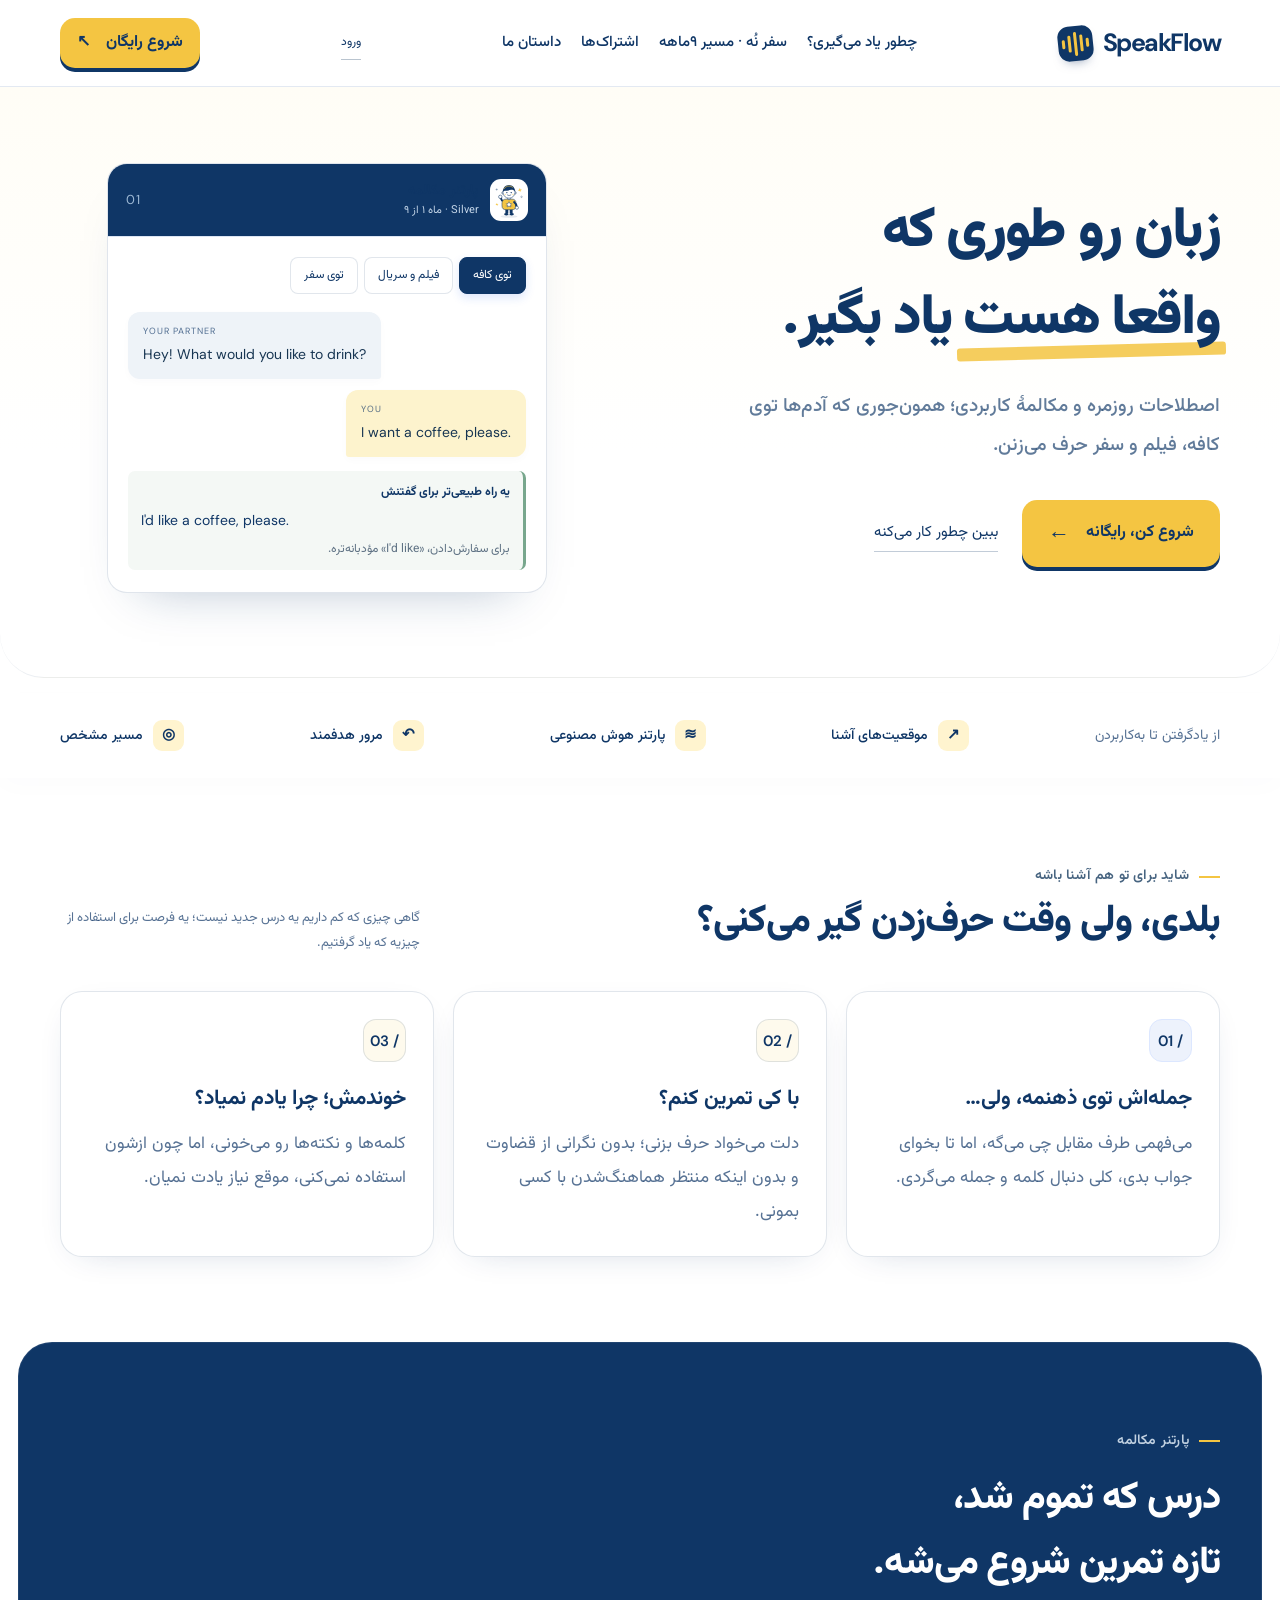
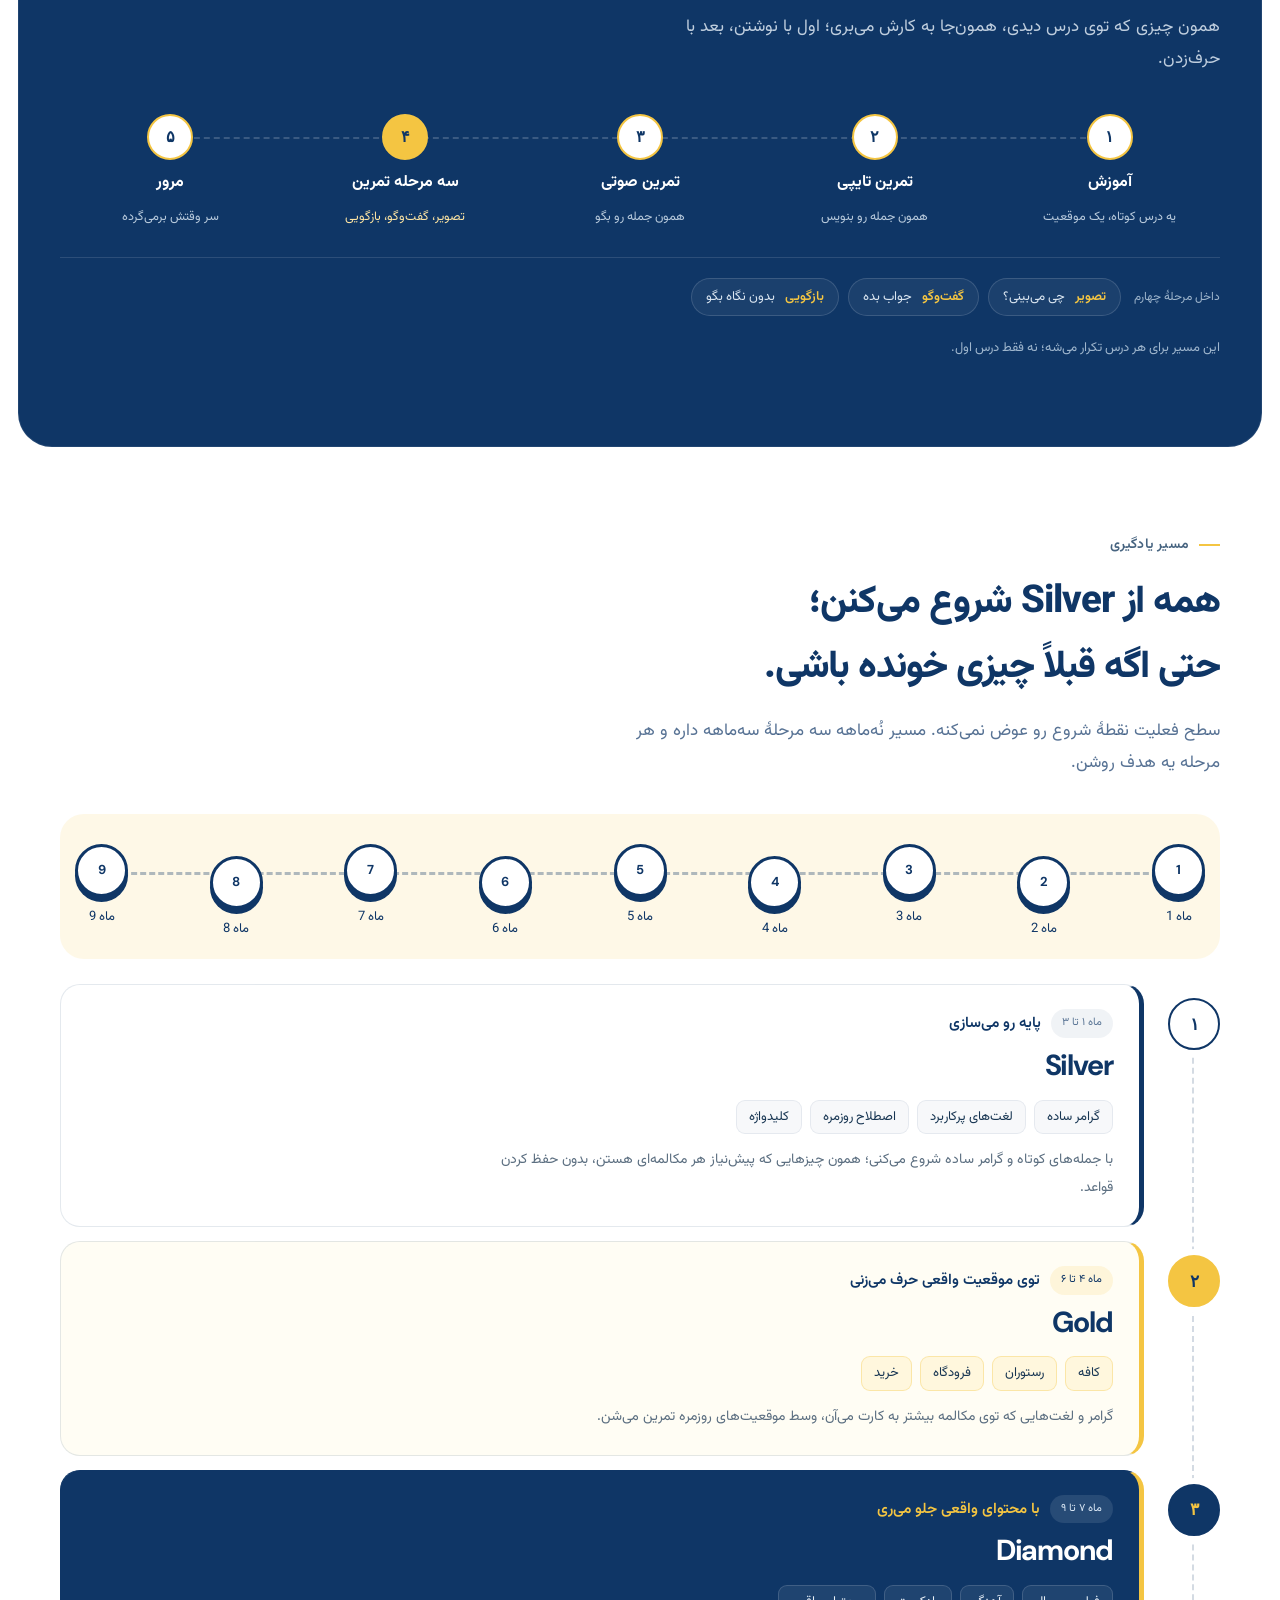
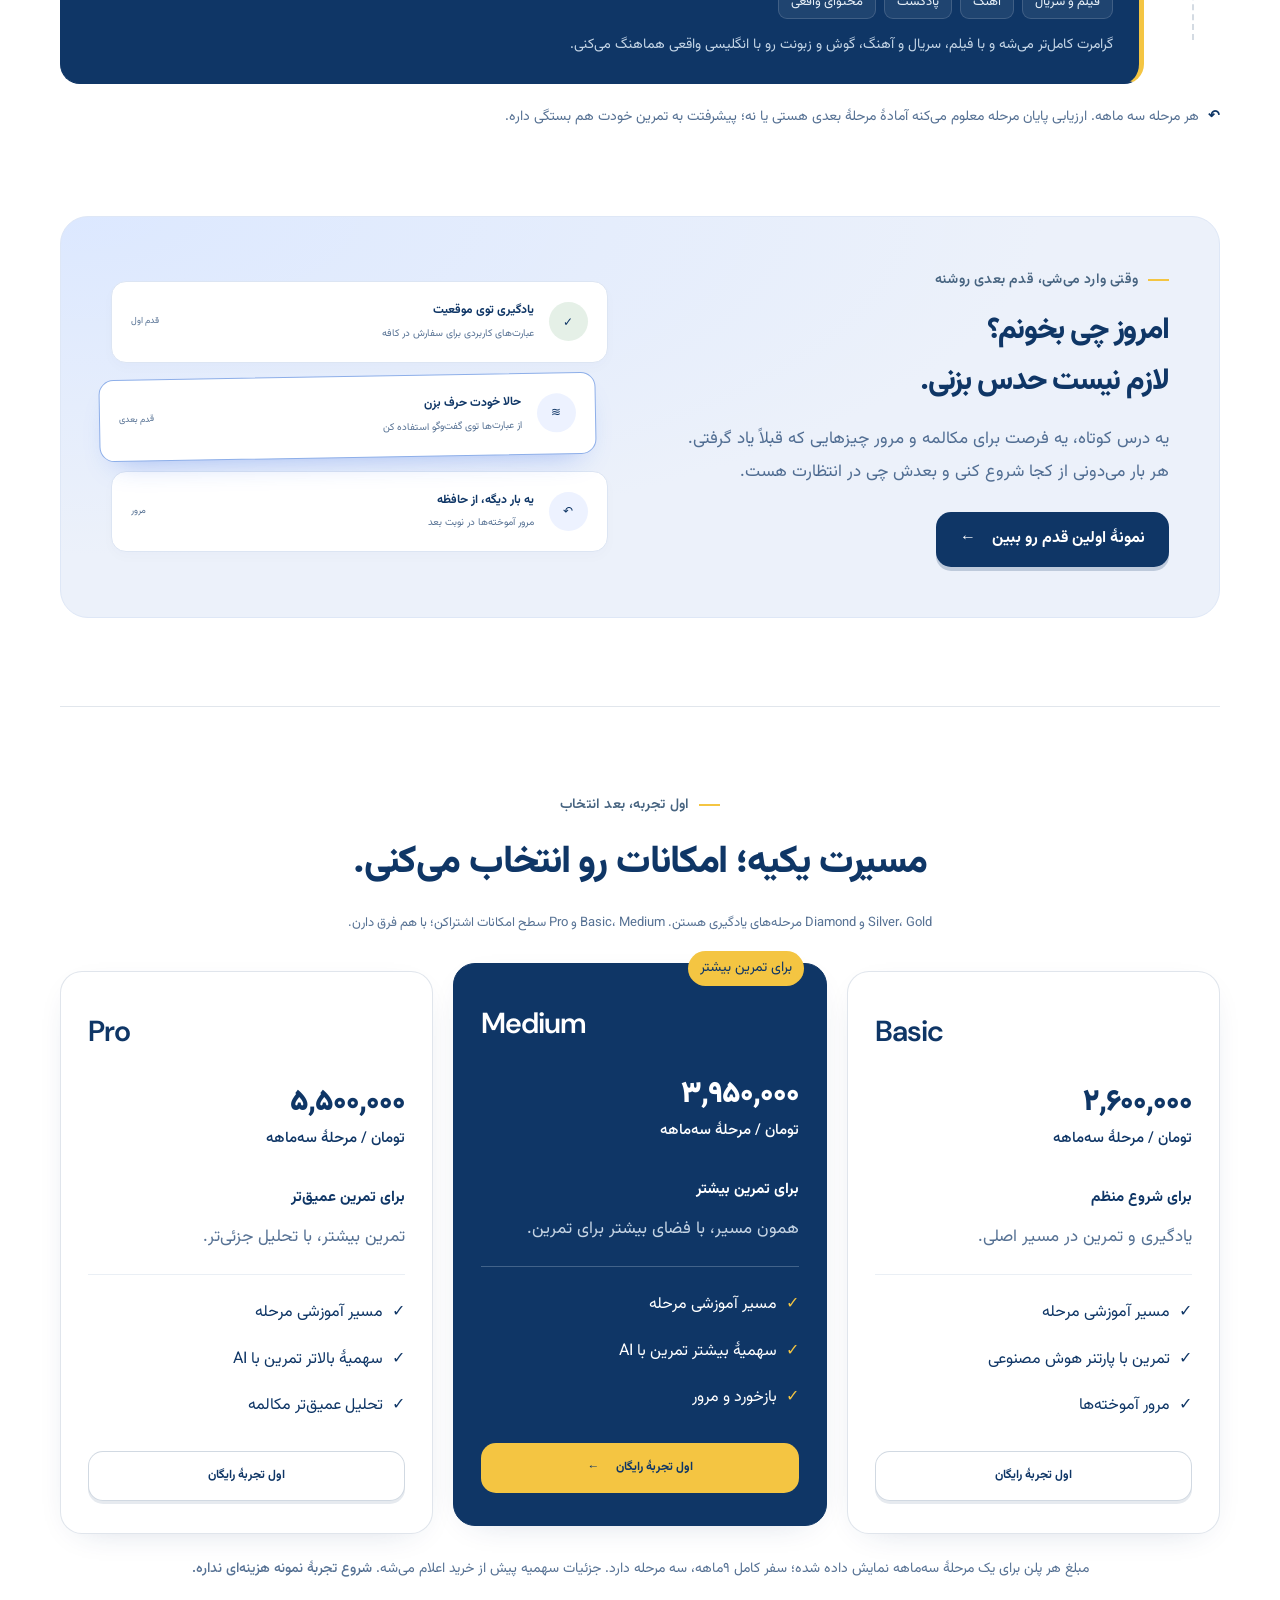
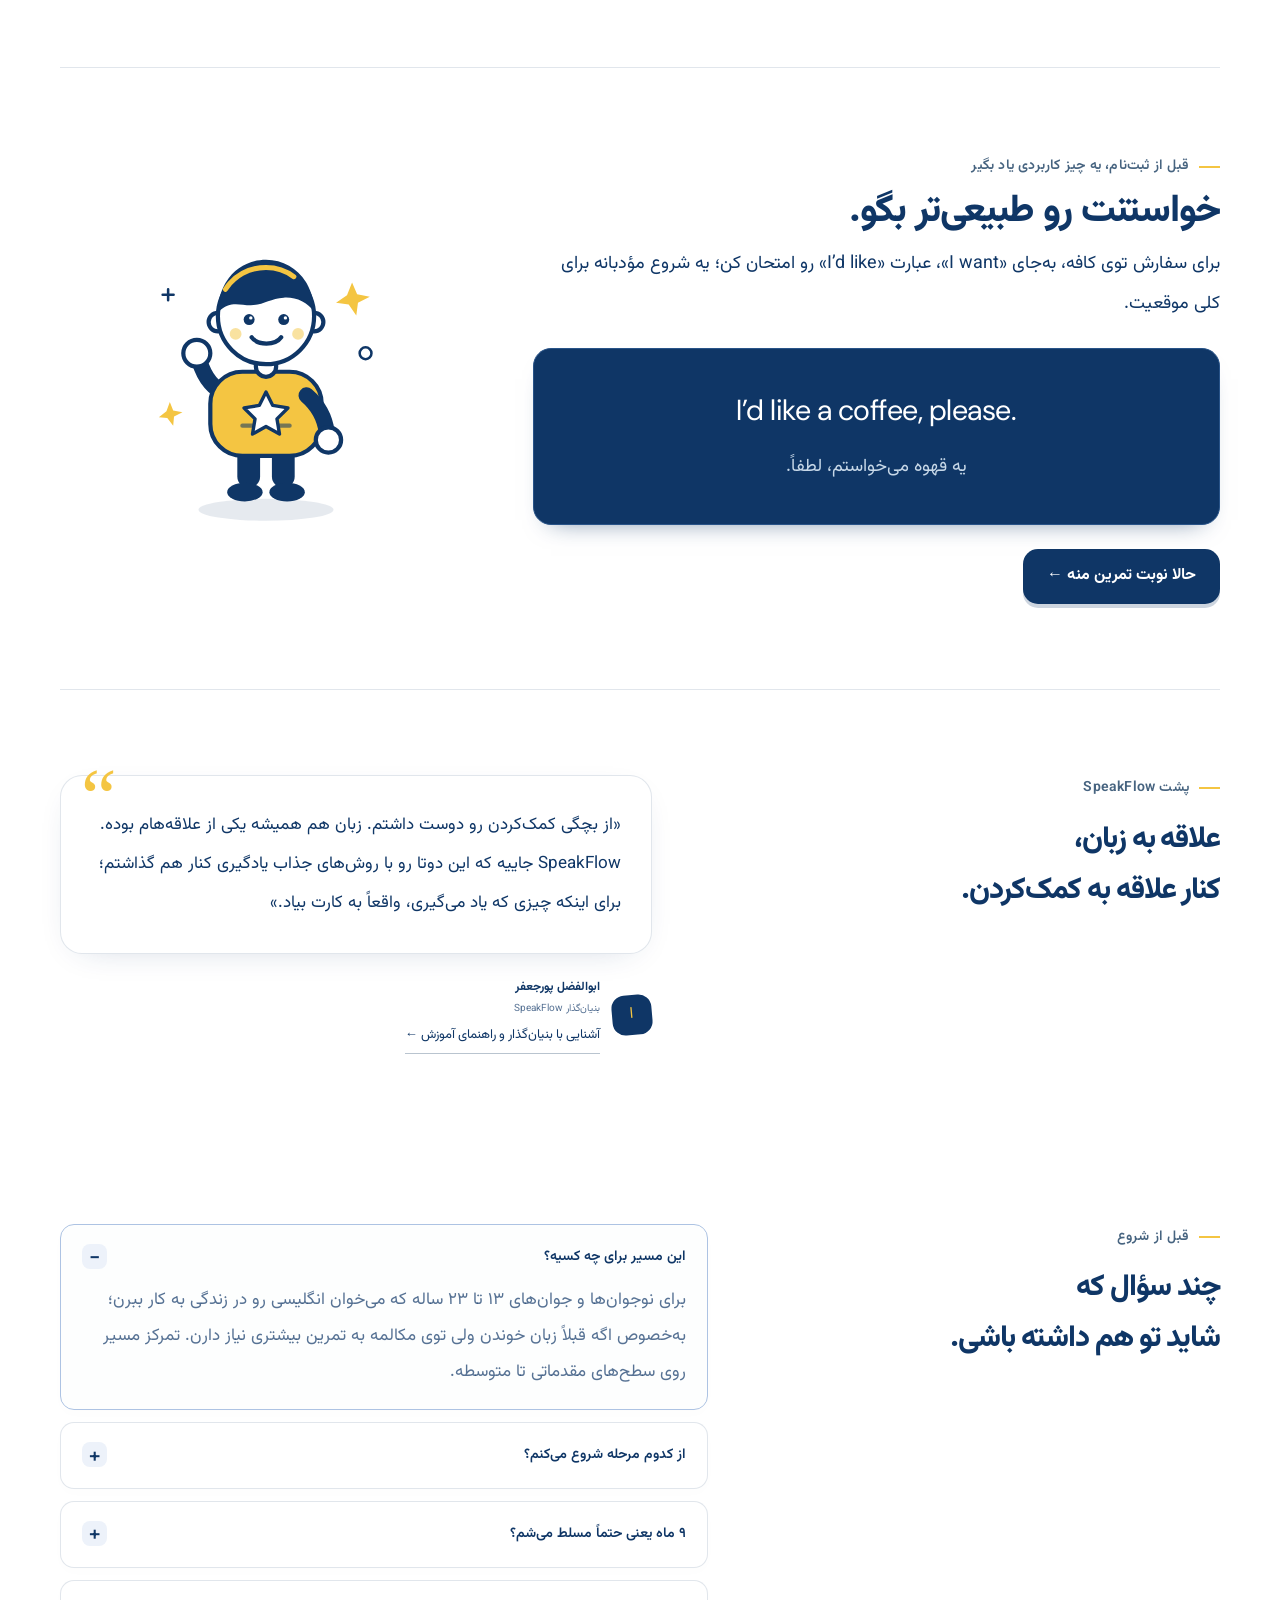
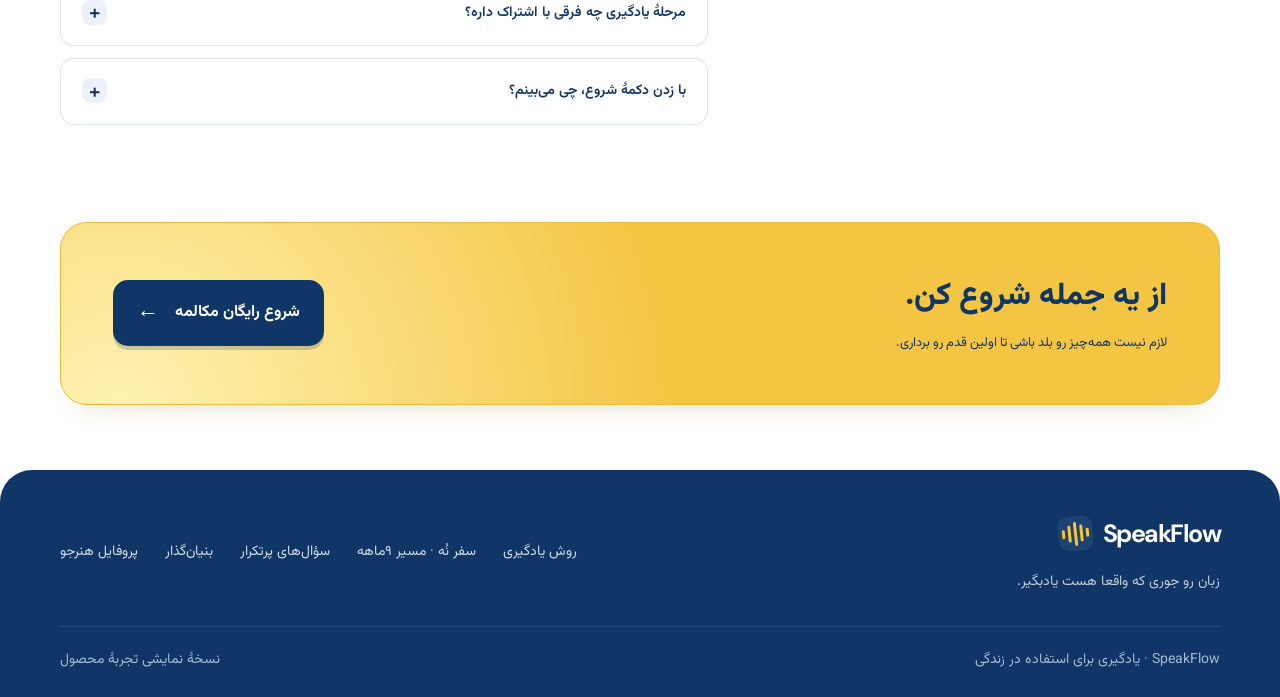
==== commit 6511e838: "Rebuild the practice loop and the nine-month learning path Replace the four generic method cards wit" ====
--- a/index.html
+++ b/index.html
@@ -29,7 +29,7 @@
     @media(max-width:760px){.wrap{width:calc(100% - 36px)}.header-row{height:71px;gap:15px;flex-wrap:wrap}.brand-name{font-size:22px}.brand-mark{width:31px;height:31px}.menu-button{display:block}.header-action{margin-right:auto;font-size:11px;padding:8px 13px}.nav{display:none;position:absolute;top:71px;right:0;left:0;background:var(--cream);padding:20px;border-bottom:1px solid var(--line);flex-direction:column;gap:17px}.nav.open{display:flex}.hero{padding:38px 0 40px}.hero-grid{grid-template-columns:1fr;gap:36px}.hero h1{font-size:clamp(34px,8vw,48px);margin:15px 0}.hero-copy>p{font-size:14px;max-width:100%}.hero h1 br{display:none}.hero-actions{margin-top:23px;gap:20px}.hero-actions .button{font-size:13px;padding:12px 18px}.hero-foot{margin-top:24px}.visual{width:min(480px,100%);margin-inline:auto;padding-inline:12px}.floating-note{bottom:-2px;left:0;font-size:11px}.strip .wrap{flex-wrap:wrap;justify-content:center;gap:12px 24px}.strip-label{width:100%;text-align:center}.strip-item{font-size:11px}.section{padding-block:55px}.problem-head{display:block}.problem-head .intro{max-width:100%}.problems{gap:20px;grid-template-columns:1fr;margin-top:25px}.problem{display:grid;grid-template-columns:28px 1fr;gap:0 10px;padding-top:18px}.problem h3{margin:0 0 8px;font-size:16px}.problem p{grid-column:2;font-size:12px}.method-grid{grid-template-columns:1fr 1fr;gap:30px 24px;margin-top:28px}.method-card h3{font-size:17px;margin-top:13px}.method-card p{font-size:11px}.method-card .example{font-size:10px;margin-top:13px}.path-grid{grid-template-columns:1fr;gap:14px}.level{padding:22px}.level h4{margin-top:12px}.level-bottom{margin-top:15px;padding-top:11px}.path-note{align-items:start;font-size:11px}.daily{padding-bottom:55px}.daily-box{grid-template-columns:1fr;padding:27px 20px;gap:30px}.daily-copy .heading{font-size:26px}.task:nth-child(2){transform:none}.plan-grid{grid-template-columns:1fr;gap:15px}.plan{padding:25px}.plan .en{font-size:23px}.plans-note{font-size:10px}.story{grid-template-columns:1fr;gap:25px}.story blockquote{font-size:15px}.faq-layout{grid-template-columns:1fr;gap:30px}.faq-list summary{font-size:13px}.last-cta{flex-direction:column;align-items:start;padding:29px 25px;margin-bottom:40px;gap:22px}.last-cta h2{font-size:24px}.last-cta p{font-size:12px}.last-cta .button{font-size:12px}.footer-main{align-items:start;flex-direction:column;gap:23px}.footer-links{gap:22px;font-size:11px}.footer-bottom{gap:14px;flex-direction:column}.dialog-body{padding:23px}.dialog-body h2{font-size:20px}}
     @media(prefers-reduced-motion:reduce){html{scroll-behavior:auto}*,*:before,*:after{transition:none!important;animation:none!important}}
   </style>
-  <link rel="stylesheet" href="app.css?v=7">
+  <link rel="stylesheet" href="app.css?v=8">
 </head>
 <body>
   <a href="#main" class="skip-link" style="position:absolute;inset-inline-start:16px;top:-70px;z-index:100;background:white;padding:10px" onfocus="this.style.top='10px'" onblur="this.style.top='-70px'">رفتن به محتوای اصلی</a>
@@ -77,8 +77,67 @@
       <div class="problem-head"><div><div class="eyebrow">شاید برای تو هم آشنا باشه</div><h2 class="heading" id="problem-title">بلدی، ولی وقت حرف‌زدن گیر می‌کنی؟</h2></div><p class="intro">گاهی چیزی که کم داریم یه درس جدید نیست؛ یه فرصت برای استفاده از چیزیه که یاد گرفتیم.</p></div>
       <div class="problems"><article class="problem"><span class="number en">01 /</span><h3>جمله‌اش توی ذهنمه، ولی…</h3><p>می‌فهمی طرف مقابل چی می‌گه، اما تا بخوای جواب بدی، کلی دنبال کلمه و جمله می‌گردی.</p></article><article class="problem"><span class="number en">02 /</span><h3>با کی تمرین کنم؟</h3><p>دلت می‌خواد حرف بزنی؛ بدون نگرانی از قضاوت و بدون اینکه منتظر هماهنگ‌شدن با کسی بمونی.</p></article><article class="problem"><span class="number en">03 /</span><h3>خوندمش؛ چرا یادم نمیاد؟</h3><p>کلمه‌ها و نکته‌ها رو می‌خونی، اما چون ازشون استفاده نمی‌کنی، موقع نیاز یادت نمیان.</p></article></div>
     </section>
-    <section class="section method" id="method" aria-labelledby="method-title"><div class="wrap"><div class="eyebrow">روش SpeakFlow</div><h2 class="heading" id="method-title">هر چیزی که یاد می‌گیری،<br>یه جایی به کارت میاد.</h2><p class="intro">یادگیری با دیدن یه آموزش تموم نمی‌شه. همون جمله رو استفاده می‌کنی، بازخورد می‌گیری و دوباره بهش برمی‌گردی.</p><div class="method-grid"><article class="method-card"><div class="method-index"><span>01 / LEARN</span><span aria-hidden="true">←</span></div><h3>توی موقعیت یاد بگیر</h3><p>کلمه و ساختار رو وسط یه موقعیت آشنا ببین، نه جدا از کاربردش.</p><span class="example">مثلاً: چطور توی کافه سفارش بدی؟</span></article><article class="method-card"><div class="method-index"><span>02 / PRACTICE</span><span aria-hidden="true">←</span></div><h3>همون رو تمرین کن</h3><p>با پارتنر هوش مصنوعی وارد گفت‌وگو شو و چیزی که یاد گرفتی رو به کار ببر.</p><span class="example">این بار تو سفارشت رو می‌گی.</span></article><article class="method-card"><div class="method-index"><span>03 / FEEDBACK</span><span aria-hidden="true">←</span></div><h3>بفهم چی بهتر می‌شه</h3><p>جمله‌ات رو بررسی کن و با یه مثال روشن ببین چطور می‌تونی بهتر بگیش.</p><span class="example">یه عبارت طبیعی‌تر برای سفارش.</span></article><article class="method-card"><div class="method-index"><span>04 / REVIEW</span><span aria-hidden="true">↶</span></div><h3>برگرد و به یاد بیار</h3><p>با مرور فاصله‌دار، آموخته‌هات رو دوباره بازیابی کن تا فقط آشنا به نظر نرسن.</p><span class="example">حالا بدون نگاه‌کردن سفارش بده.</span></article></div></div></section>
-    <section class="section wrap" id="path" aria-labelledby="path-title"><div class="path-head"><div class="eyebrow">بدون سردرگمی، قدم‌به‌قدم</div><h2 class="heading" id="path-title">سفر نُه؛<br>۹ ماه ماجراجویی با انگلیسی.</h2><p class="intro">همه از Silver شروع می‌کنن. هر مرحله سه ماهه و تمرین‌ها از مکالمه‌های ساده به موقعیت‌های متنوع‌تر می‌رسن.</p></div><div class="landing-quest" aria-label="ایستگاه‌های ۹ ماهه"><a href="#/roadmap" class="quest-month"><span>1</span>ماه 1</a><a href="#/roadmap" class="quest-month"><span>2</span>ماه 2</a><a href="#/roadmap" class="quest-month"><span>3</span>ماه 3</a><a href="#/roadmap" class="quest-month"><span>4</span>ماه 4</a><a href="#/roadmap" class="quest-month"><span>5</span>ماه 5</a><a href="#/roadmap" class="quest-month"><span>6</span>ماه 6</a><a href="#/roadmap" class="quest-month"><span>7</span>ماه 7</a><a href="#/roadmap" class="quest-month"><span>8</span>ماه 8</a><a href="#/roadmap" class="quest-month"><span>9</span>ماه 9</a></div><div class="app-actions"><a class="button navy" href="#/roadmap">نقشهٔ سفر نُه رو کشف کن ←</a></div><div class="path-grid"><article class="level active" data-index="01"><div class="level-top"><h3 class="en">Silver</h3><span>ماه ۱ تا ۳</span></div><h4>اولین قدم‌ها برای حرف‌زدن</h4><p>معرفی خودت، جواب‌های کوتاه و موقعیت‌های سادهٔ روزمره؛ با تمرکز روی شروع گفت‌وگو.</p><div class="level-bottom">شروع مسیر همهٔ زبان‌آموزها</div></article><article class="level gold" data-index="02"><div class="level-top"><h3 class="en">Gold</h3><span>ماه ۴ تا ۶</span></div><h4>گفت‌وگو رو ادامه بده</h4><p>دربارهٔ علاقه‌ها و تجربه‌هات بیشتر بگو، سؤال بپرس و از جواب‌های کوتاه جلوتر برو.</p><div class="level-bottom">ادامهٔ مسیر، بعد از Silver</div></article><article class="level diamond" data-index="03"><div class="level-top"><h3 class="en">Diamond</h3><span>ماه ۷ تا ۹</span></div><h4>برای حرفت جا باز کن</h4><p>نظرت رو توضیح بده و در موقعیت‌های متنوع‌تر، از چیزهایی که یاد گرفتی استفاده کن.</p><div class="level-bottom">ادامهٔ مسیر، بعد از Gold</div></article></div><p class="path-note"><b aria-hidden="true">↶</b> ارزیابی پایان هر مرحله، با امکان برگشت به محتوای قبلی. پیشرفتت به تمرین و همراهی خودت هم بستگی داره.</p></section>
+    <section class="section method" id="method" aria-labelledby="method-title">
+      <div class="wrap">
+        <div class="method-head">
+          <div class="eyebrow">پارتنر مکالمه</div>
+          <h2 class="heading" id="method-title">درس که تموم شد،<br>تازه تمرین شروع می‌شه.</h2>
+          <p class="intro">همون چیزی که توی درس دیدی، همون‌جا به کارش می‌بری؛ اول با نوشتن، بعد با حرف‌زدن.</p>
+        </div>
+        <ol class="loop-track" aria-label="از آموزش تا مرور">
+          <li class="loop-step"><span class="loop-num" aria-hidden="true">۱</span><strong>آموزش</strong><small>یه درس کوتاه، یک موقعیت</small></li>
+          <li class="loop-step"><span class="loop-num" aria-hidden="true">۲</span><strong>تمرین تایپی</strong><small>همون جمله رو بنویس</small></li>
+          <li class="loop-step"><span class="loop-num" aria-hidden="true">۳</span><strong>تمرین صوتی</strong><small>همون جمله رو بگو</small></li>
+          <li class="loop-step loop-step-key"><span class="loop-num" aria-hidden="true">۴</span><strong>سه مرحله تمرین</strong><small>تصویر، گفت‌وگو، بازگویی</small></li>
+          <li class="loop-step"><span class="loop-num" aria-hidden="true">۵</span><strong>مرور</strong><small>سر وقتش برمی‌گرده</small></li>
+        </ol>
+        <div class="drill-row" aria-label="سه مرحلهٔ تمرین">
+          <span class="drill-label">داخل مرحلهٔ چهارم</span>
+          <span class="drill-chip"><b>تصویر</b> چی می‌بینی؟</span>
+          <span class="drill-chip"><b>گفت‌وگو</b> جواب بده</span>
+          <span class="drill-chip"><b>بازگویی</b> بدون نگاه بگو</span>
+        </div>
+        <p class="loop-note">این مسیر برای هر درس تکرار می‌شه؛ نه فقط درس اول.</p>
+      </div>
+    </section>
+    <section class="section wrap" id="path" aria-labelledby="path-title">
+      <div class="path-head">
+        <div class="eyebrow">مسیر یادگیری</div>
+        <h2 class="heading" id="path-title">همه از Silver شروع می‌کنن؛<br>حتی اگه قبلاً چیزی خونده باشی.</h2>
+        <p class="intro">سطح فعلیت نقطهٔ شروع رو عوض نمی‌کنه. مسیر نُه‌ماهه سه مرحلهٔ سه‌ماهه داره و هر مرحله یه هدف روشن.</p>
+      </div>
+      <div class="landing-quest" aria-label="ایستگاه‌های ۹ ماهه"><a href="#/roadmap" class="quest-month"><span>1</span>ماه 1</a><a href="#/roadmap" class="quest-month"><span>2</span>ماه 2</a><a href="#/roadmap" class="quest-month"><span>3</span>ماه 3</a><a href="#/roadmap" class="quest-month"><span>4</span>ماه 4</a><a href="#/roadmap" class="quest-month"><span>5</span>ماه 5</a><a href="#/roadmap" class="quest-month"><span>6</span>ماه 6</a><a href="#/roadmap" class="quest-month"><span>7</span>ماه 7</a><a href="#/roadmap" class="quest-month"><span>8</span>ماه 8</a><a href="#/roadmap" class="quest-month"><span>9</span>ماه 9</a></div>
+      <ol class="route" aria-label="سه مرحلهٔ مسیر">
+        <li class="route-stop silver">
+          <div class="route-marker" aria-hidden="true">۱</div>
+          <div class="route-content">
+            <div class="route-meta"><span class="route-badge">ماه ۱ تا ۳</span><span class="route-feel">پایه رو می‌سازی</span></div>
+            <h3 class="en">Silver</h3>
+            <ul class="route-tags"><li>گرامر ساده</li><li>لغت‌های پرکاربرد</li><li>اصطلاح روزمره</li><li>کلیدواژه</li></ul>
+            <p class="route-more">با جمله‌های کوتاه و گرامر ساده شروع می‌کنی؛ همون چیزهایی که پیش‌نیاز هر مکالمه‌ای هستن، بدون حفظ کردن قواعد.</p>
+          </div>
+        </li>
+        <li class="route-stop gold">
+          <div class="route-marker" aria-hidden="true">۲</div>
+          <div class="route-content">
+            <div class="route-meta"><span class="route-badge">ماه ۴ تا ۶</span><span class="route-feel">توی موقعیت واقعی حرف می‌زنی</span></div>
+            <h3 class="en">Gold</h3>
+            <ul class="route-tags"><li>کافه</li><li>رستوران</li><li>فرودگاه</li><li>خرید</li></ul>
+            <p class="route-more">گرامر و لغت‌هایی که توی مکالمه بیشتر به کارت می‌آن، وسط موقعیت‌های روزمره تمرین می‌شن.</p>
+          </div>
+        </li>
+        <li class="route-stop diamond">
+          <div class="route-marker" aria-hidden="true">۳</div>
+          <div class="route-content">
+            <div class="route-meta"><span class="route-badge">ماه ۷ تا ۹</span><span class="route-feel">با محتوای واقعی جلو می‌ری</span></div>
+            <h3 class="en">Diamond</h3>
+            <ul class="route-tags"><li>فیلم و سریال</li><li>آهنگ</li><li>پادکست</li><li>محتوای واقعی</li></ul>
+            <p class="route-more">گرامرت کامل‌تر می‌شه و با فیلم، سریال و آهنگ، گوش و زبونت رو با انگلیسی واقعی هماهنگ می‌کنی.</p>
+          </div>
+        </li>
+      </ol>
+      <p class="path-note"><b aria-hidden="true">↶</b> هر مرحله سه ماهه. ارزیابی پایان مرحله معلوم می‌کنه آمادهٔ مرحلهٔ بعدی هستی یا نه؛ پیشرفتت به تمرین خودت هم بستگی داره.</p>
+    </section>
     <section class="daily wrap" aria-labelledby="daily-title"><div class="daily-box"><div class="daily-copy"><div class="eyebrow">وقتی وارد می‌شی، قدم بعدی روشنه</div><h2 class="heading" id="daily-title">امروز چی بخونم؟<br>لازم نیست حدس بزنی.</h2><p>یه درس کوتاه، یه فرصت برای مکالمه و مرور چیزهایی که قبلاً یاد گرفتی. هر بار می‌دونی از کجا شروع کنی و بعدش چی در انتظارت هست.</p><button class="button navy" data-start>نمونهٔ اولین قدم رو ببین <span aria-hidden="true">←</span></button></div><div class="daily-list" aria-label="نمونهٔ برنامهٔ یادگیری"><div class="task"><div class="task-icon" aria-hidden="true">✓</div><div><h3>یادگیری توی موقعیت</h3><p>عبارت‌های کاربردی برای سفارش در کافه</p></div><span class="task-status">قدم اول</span></div><div class="task"><div class="task-icon" aria-hidden="true">≋</div><div><h3>حالا خودت حرف بزن</h3><p>از عبارت‌ها توی گفت‌وگو استفاده کن</p></div><span class="task-status">قدم بعدی</span></div><div class="task"><div class="task-icon" aria-hidden="true">↶</div><div><h3>یه بار دیگه، از حافظه</h3><p>مرور آموخته‌ها در نوبت بعد</p></div><span class="task-status">مرور</span></div></div></div></section>
     <section class="section plans wrap" id="plans" aria-labelledby="plans-title"><div class="plans-head"><div class="eyebrow">اول تجربه، بعد انتخاب</div><h2 class="heading" id="plans-title">مسیرت یکیه؛ امکانات رو انتخاب می‌کنی.</h2><p class="intro">Silver، Gold و Diamond مرحله‌های یادگیری هستن. Basic، Medium و Pro سطح امکانات اشتراکن؛ با هم فرق دارن.</p></div><div class="plan-grid"><article class="plan"><span class="en">Basic</span><div class="plan-price">۲٬۶۰۰٬۰۰۰<small>تومان / مرحلهٔ سه‌ماهه</small></div><h3>برای شروع منظم</h3><p>یادگیری و تمرین در مسیر اصلی.</p><ul><li>مسیر آموزشی مرحله</li><li>تمرین با پارتنر هوش مصنوعی</li><li>مرور آموخته‌ها</li></ul><button class="button outline" data-start>اول تجربهٔ رایگان</button></article><article class="plan"><span class="en">Medium</span><div class="plan-price">۳٬۹۵۰٬۰۰۰<small>تومان / مرحلهٔ سه‌ماهه</small></div><h3>برای تمرین بیشتر</h3><p>همون مسیر، با فضای بیشتر برای تمرین.</p><ul><li>مسیر آموزشی مرحله</li><li>سهمیهٔ بیشتر تمرین با AI</li><li>بازخورد و مرور</li></ul><button class="button" data-start>اول تجربهٔ رایگان <span aria-hidden="true">←</span></button></article><article class="plan"><span class="en">Pro</span><div class="plan-price">۵٬۵۰۰٬۰۰۰<small>تومان / مرحلهٔ سه‌ماهه</small></div><h3>برای تمرین عمیق‌تر</h3><p>تمرین بیشتر، با تحلیل جزئی‌تر.</p><ul><li>مسیر آموزشی مرحله</li><li>سهمیهٔ بالاتر تمرین با AI</li><li>تحلیل عمیق‌تر مکالمه</li></ul><button class="button outline" data-start>اول تجربهٔ رایگان</button></article></div><p class="plans-note">مبلغ هر پلن برای یک مرحلهٔ سه‌ماهه نمایش داده شده؛ سفر کامل ۹ماهه، سه مرحله دارد. جزئیات سهمیه پیش از خرید اعلام می‌شه. <strong>شروع تجربهٔ نمونه هزینه‌ای نداره.</strong></p></section>
     <section class="section wrap value-lab"><div><div class="eyebrow">قبل از ثبت‌نام، یه چیز کاربردی یاد بگیر</div><h2 class="heading">خواستنت رو طبیعی‌تر بگو.</h2><p>برای سفارش توی کافه، به‌جای «I want»، عبارت «I’d like» رو امتحان کن؛ یه شروع مؤدبانه برای کلی موقعیت.</p><div class="phrase-card"><div class="en" lang="en">I’d like a coffee, please.</div><p>یه قهوه می‌خواستم، لطفاً.</p></div><a class="button navy" href="#/onboarding">حالا نوبت تمرین منه ←</a></div><img src="buddy.svg" width="270" height="304" alt="کاراکتر همراه در حال تشویق"></section><section class="section story wrap" id="story" aria-labelledby="story-title"><div><div class="eyebrow">پشت SpeakFlow</div><h2 class="heading" id="story-title">علاقه به زبان،<br>کنار علاقه به کمک‌کردن.</h2></div><div><blockquote>«از بچگی کمک‌کردن رو دوست داشتم. زبان هم همیشه یکی از علاقه‌هام بوده. SpeakFlow جاییه که این دوتا رو با روش‌های جذاب یادگیری کنار هم گذاشتم؛ برای اینکه چیزی که یاد می‌گیری، واقعاً به کارت بیاد.»</blockquote><div class="founder"><span class="founder-symbol" aria-hidden="true">ا</span><div><strong>ابوالفضل پورجعفر</strong><p>بنیان‌گذار SpeakFlow</p><a class="text-link" href="#/founder">آشنایی با بنیان‌گذار و راهنمای آموزش ←</a></div></div></div></section>
@@ -86,7 +145,7 @@
     <section class="wrap"><div class="last-cta"><div><h2>از یه جمله شروع کن.</h2><p>لازم نیست همه‌چیز رو بلد باشی تا اولین قدم رو برداری.</p></div><button class="button navy" data-start>شروع رایگان مکالمه <span class="arrow" aria-hidden="true">←</span></button></div></section>
   </main>
   <footer class="footer"><div class="wrap"><div class="footer-main"><div><a class="brand" href="#" aria-label="SpeakFlow، بازگشت به بالا"><span class="brand-mark" aria-hidden="true"><i></i><i></i><i></i><i></i><i></i></span><span class="en brand-name">SpeakFlow</span></a><p class="footer-tagline">زبان رو جوری که واقعا هست یادبگیر.</p></div><nav class="footer-links" aria-label="لینک‌های پایین صفحه"><a href="#method">روش یادگیری</a><a href="#path">سفر نُه · مسیر ۹ماهه</a><a href="#faq">سؤال‌های پرتکرار</a><a href="#/founder">بنیان‌گذار</a><a href="#/profile">پروفایل هنرجو</a></nav></div><div class="footer-bottom"><span>SpeakFlow · یادگیری برای استفاده در زندگی</span><span>نسخهٔ نمایشی تجربهٔ محصول</span></div></div></footer>
-  <script src="flow.js?v=7"></script>
-  <script src="app.js?v=7"></script>
+  <script src="flow.js?v=8"></script>
+  <script src="app.js?v=8"></script>
 </body>
 </html>
--- a/app.css
+++ b/app.css
@@ -408,3 +408,81 @@
 @media(prefers-reduced-motion:reduce){
   .hero *{animation:none!important}
 }
+
+/* ---------- LOOP v1: از آموزش تا مرور، به‌صورت یک مسیر تصویری ---------- */
+.method:before{content:none}
+.method-head{max-width:640px}
+.method-head .heading{margin-top:12px}
+.method-head .intro{max-width:560px}
+.loop-track{position:relative;display:grid;grid-template-columns:repeat(5,minmax(0,1fr));gap:14px;margin:38px 0 0;padding:0;list-style:none;isolation:isolate}
+.loop-track:before{content:'';position:absolute;top:23px;right:9%;left:9%;border-top:2px dashed #ffffff2e;z-index:-1}
+.loop-step{display:grid;justify-items:center;text-align:center;gap:8px;min-width:0}
+.loop-num{width:46px;height:46px;border-radius:50%;display:grid;place-items:center;background:#fff;border:2px solid #f4c542;color:#0f3666;font-family:'DM Sans',sans-serif;font-weight:700;font-size:16px;line-height:1}
+.loop-step strong{font-size:16px;font-weight:700;color:#fff}
+.loop-step small{font-size:12.5px;line-height:1.85;color:#b9cbdd}
+.loop-step-key .loop-num{background:#f4c542;border-color:#f4c542;color:#0f3666}
+.loop-step-key small{color:#ffe6a3}
+.drill-row{display:flex;flex-wrap:wrap;align-items:center;gap:9px;margin-top:28px;padding-top:20px;border-top:1px solid #ffffff1f}
+.drill-label{font-size:12px;color:#9fb6cd;margin-inline-end:4px}
+.drill-chip{font-size:13px;padding:7px 14px;border-radius:30px;background:#ffffff0d;border:1px solid #ffffff24;color:#dbe6f1;line-height:1.7}
+.drill-chip b{color:#f4c542;font-weight:600;margin-inline-end:7px}
+.loop-note{margin-top:20px;font-size:13px;color:#9fb6cd}
+
+/* ---------- ROUTE v2: یک مسیر پیوسته با سه ایستگاه، هرکدام با حس خودش ---------- */
+.route{position:relative;display:grid;gap:14px;margin:6px 0 0;padding:0;list-style:none;isolation:isolate}
+.route:before{content:'';position:absolute;top:44px;bottom:44px;right:26px;width:0;border-right:2px dashed #0f36662e;z-index:-1}
+.route-stop{position:relative;display:grid;grid-template-columns:56px minmax(0,1fr);gap:20px;align-items:start}
+.route-marker{position:relative;z-index:1;width:52px;height:52px;border-radius:50%;display:grid;place-items:center;background:#fff;border:2px solid #0f3666;color:#0f3666;font-family:'DM Sans',sans-serif;font-weight:700;font-size:17px;margin-top:14px;box-shadow:0 0 0 6px #fff}
+.route-stop.gold .route-marker{border-color:#f4c542;background:#f4c542;color:#0f3666}
+.route-stop.diamond .route-marker{border-color:#0f3666;background:#0f3666;color:#f4c542}
+.route-content{padding:24px 26px;border-radius:20px;background:#fff;border:1px solid #0f36661c}
+.route-stop.silver .route-content{border-right:5px solid #0f3666}
+.route-stop.gold .route-content{background:#fffdf4;border-right:5px solid #f4c542}
+.route-stop.diamond .route-content{background:#0f3666;border-color:#0f3666;border-right:5px solid #f4c542;color:#fff}
+.route-meta{display:flex;flex-wrap:wrap;align-items:center;gap:10px}
+.route-badge{font-size:11px;padding:4px 11px;border-radius:20px;background:#0f36660f;color:#0f3666a8}
+.route-stop.gold .route-badge{background:#f4c54226;color:#0f3666}
+.route-stop.diamond .route-badge{background:#ffffff1a;color:#dbe8f5}
+.route-feel{font-size:15px;font-weight:600;color:#0f3666;line-height:1.8}
+.route-stop.diamond .route-feel{color:#f4c542}
+.route-content h3{font-size:29px;letter-spacing:-1.1px;margin:7px 0 0;line-height:1.4}
+.route-tags{display:flex;flex-wrap:wrap;gap:8px;list-style:none;padding:0;margin:14px 0 0}
+.route-tags li{font-size:13px;padding:5px 12px;border-radius:9px;background:#0f366608;border:1px solid #0f366614;color:#173552;line-height:1.7}
+.route-stop.gold .route-tags li{background:#fff7dd;border-color:#f4c54259}
+.route-stop.diamond .route-tags li{background:#ffffff12;border-color:#ffffff26;color:#e8f0f8}
+.route-more{margin:12px 0 0;font-size:14px;line-height:2;color:#5c6f81;max-width:640px}
+.route-stop.diamond .route-more{color:#c4d5e6}
+
+@media(max-width:1000px){
+  .loop-track{gap:10px}
+  .loop-step strong{font-size:14.5px}
+  .loop-step small{font-size:11.5px}
+  .route-stop{grid-template-columns:48px minmax(0,1fr);gap:16px}
+  .route-marker{width:46px;height:46px;font-size:15px;margin-top:16px}
+  .route:before{right:23px}
+  .route-content{padding:21px 20px}
+  .route-content h3{font-size:26px}
+}
+@media(max-width:760px){
+  .loop-track{grid-template-columns:1fr;gap:16px;margin-top:28px}
+  .loop-track:before{top:12px;bottom:12px;right:22px;left:auto;width:0;border-top:0;border-right:2px dashed #ffffff2e}
+  .loop-step{grid-template-columns:46px minmax(0,1fr);justify-items:start;text-align:right;align-items:center;gap:2px 14px}
+  .loop-num{grid-row:span 2;width:44px;height:44px;font-size:15px}
+  .loop-step strong{font-size:15px}
+  .loop-step small{font-size:12px;line-height:1.7}
+  .drill-row{gap:8px;margin-top:22px;padding-top:16px}
+  .drill-label{width:100%;margin:0 0 2px}
+  .drill-chip{font-size:12px;padding:6px 12px}
+  .loop-note{font-size:12px}
+  .route{gap:10px}
+  .route:before{right:19px;top:36px;bottom:36px}
+  .route-stop{grid-template-columns:40px minmax(0,1fr);gap:12px}
+  .route-marker{width:38px;height:38px;font-size:13px;margin-top:18px;box-shadow:0 0 0 5px #fff}
+  .route-content{padding:18px 16px;border-radius:16px;border-right-width:4px}
+  .route-content h3{font-size:23px;margin-top:5px}
+  .route-feel{font-size:14px}
+  .route-badge{font-size:10px;padding:3px 9px}
+  .route-tags{gap:6px;margin-top:12px}
+  .route-tags li{font-size:12px;padding:4px 10px}
+  .route-more{font-size:13px;line-height:1.95;margin-top:10px}
+}
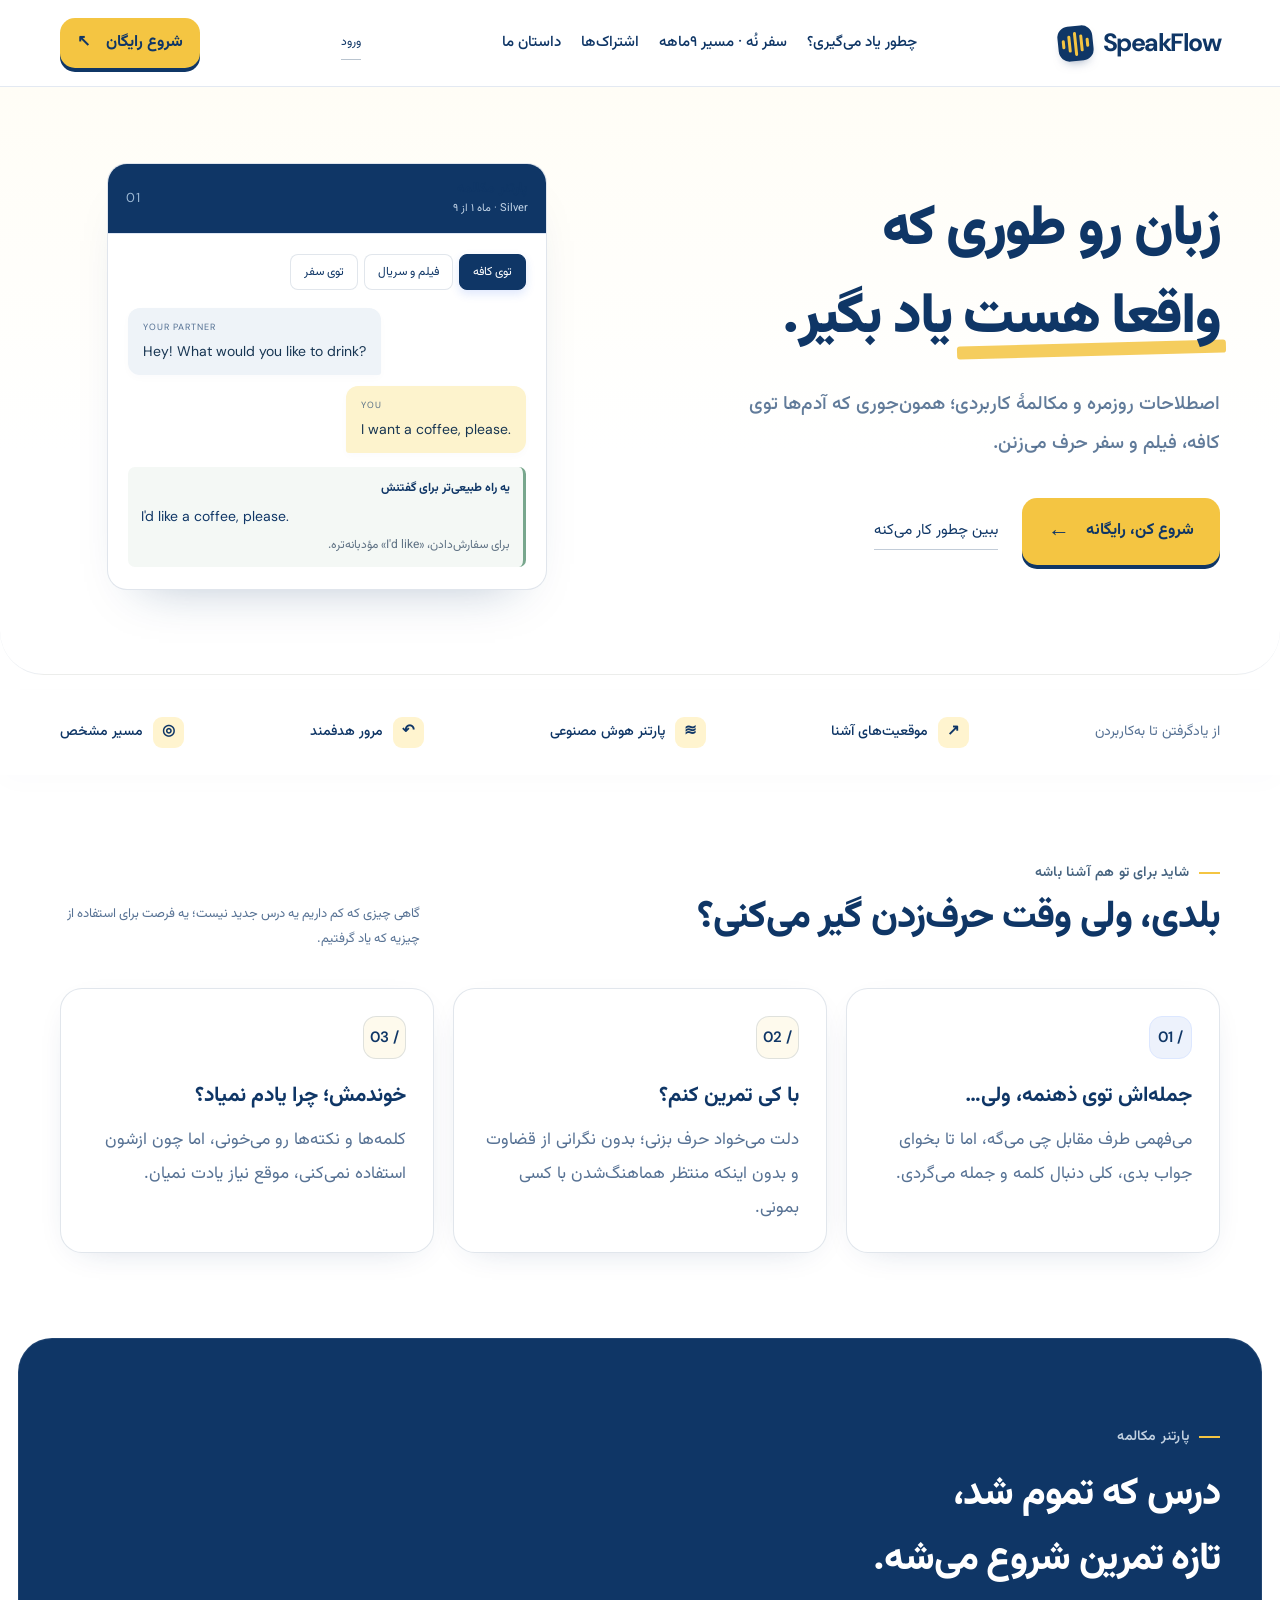
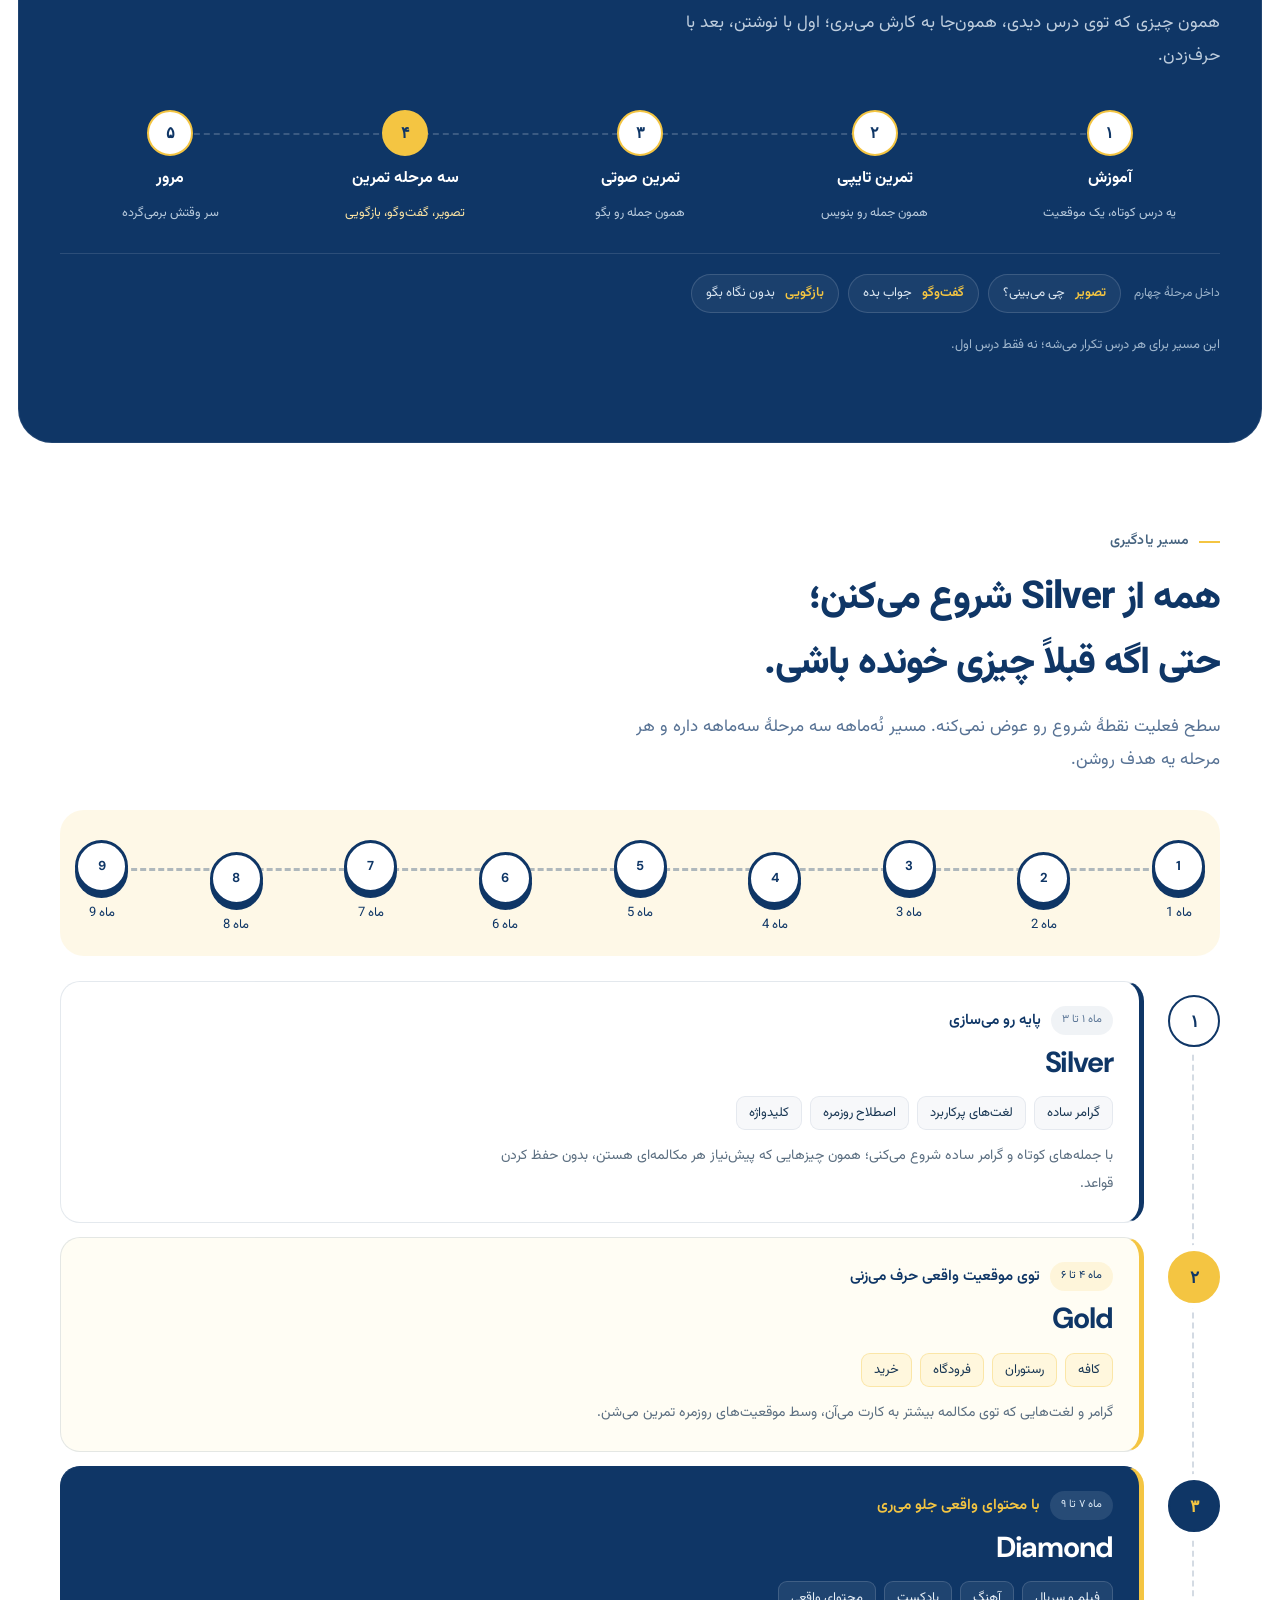
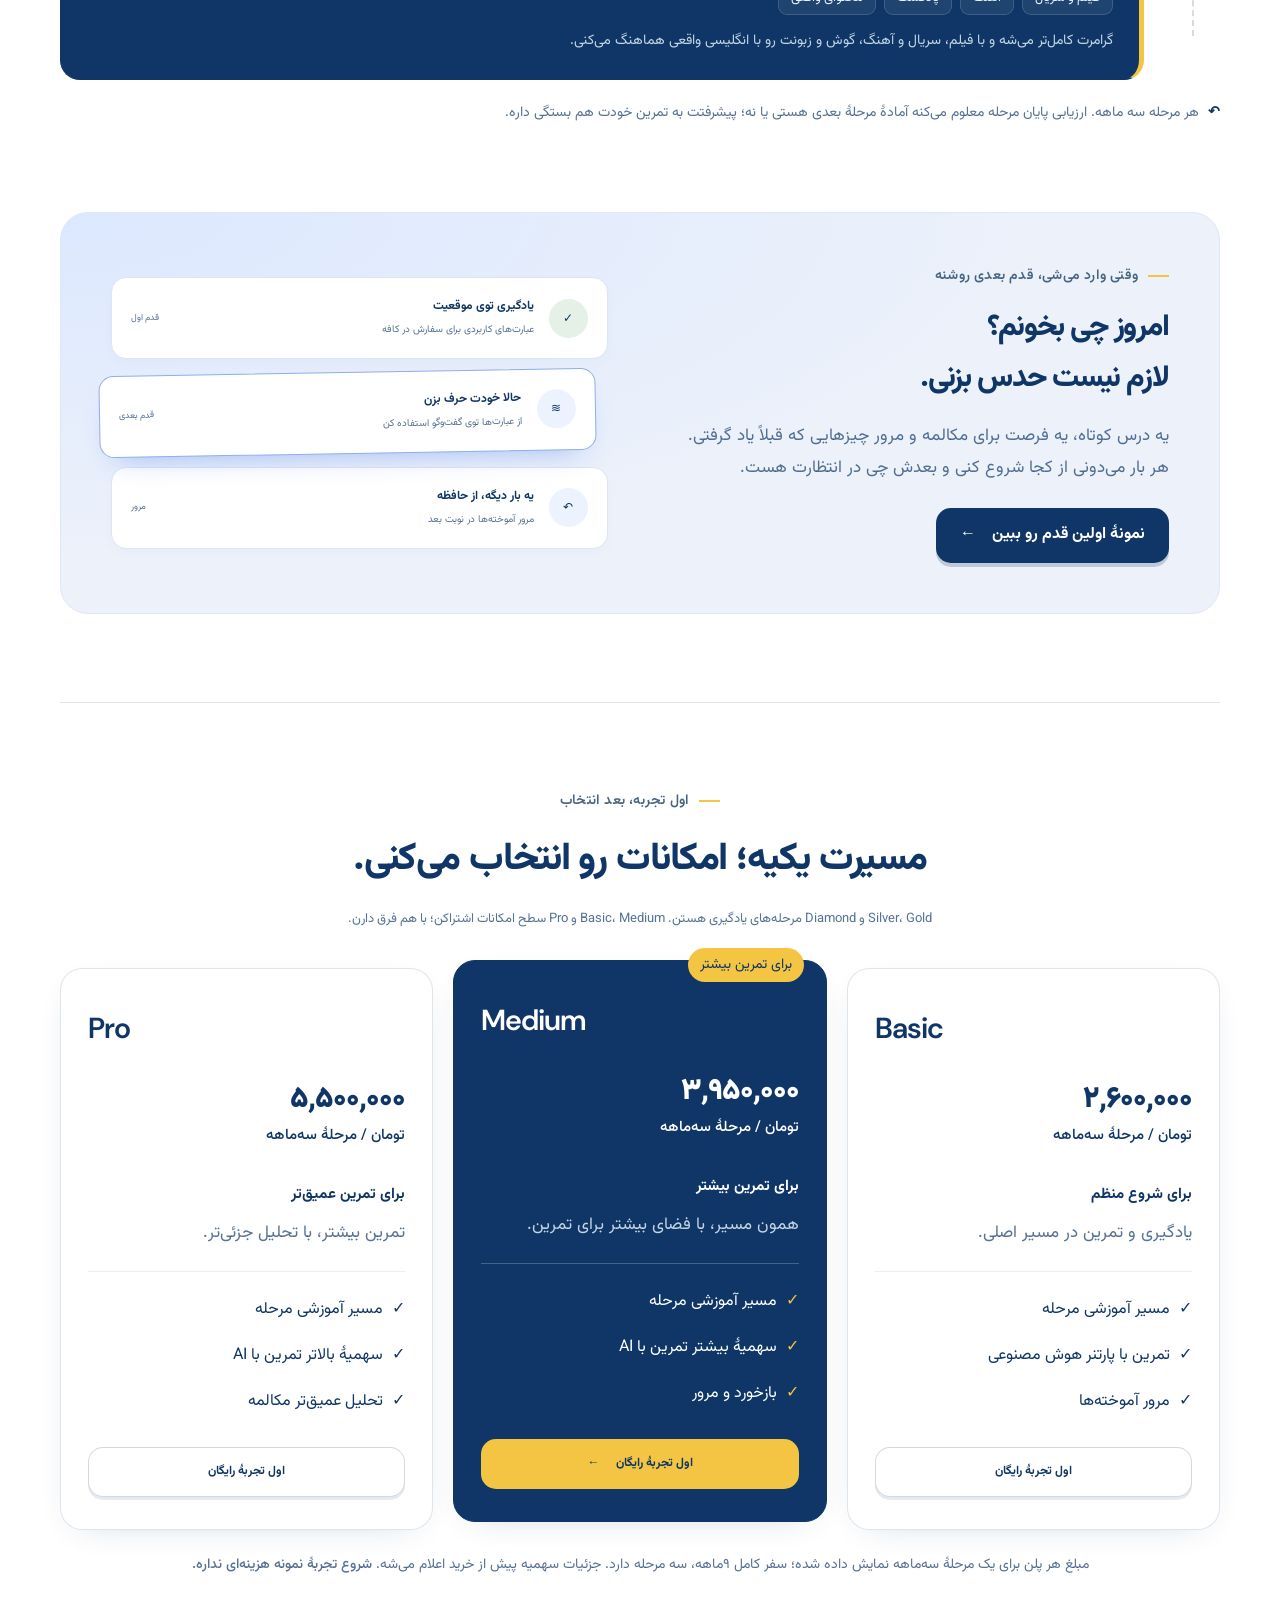
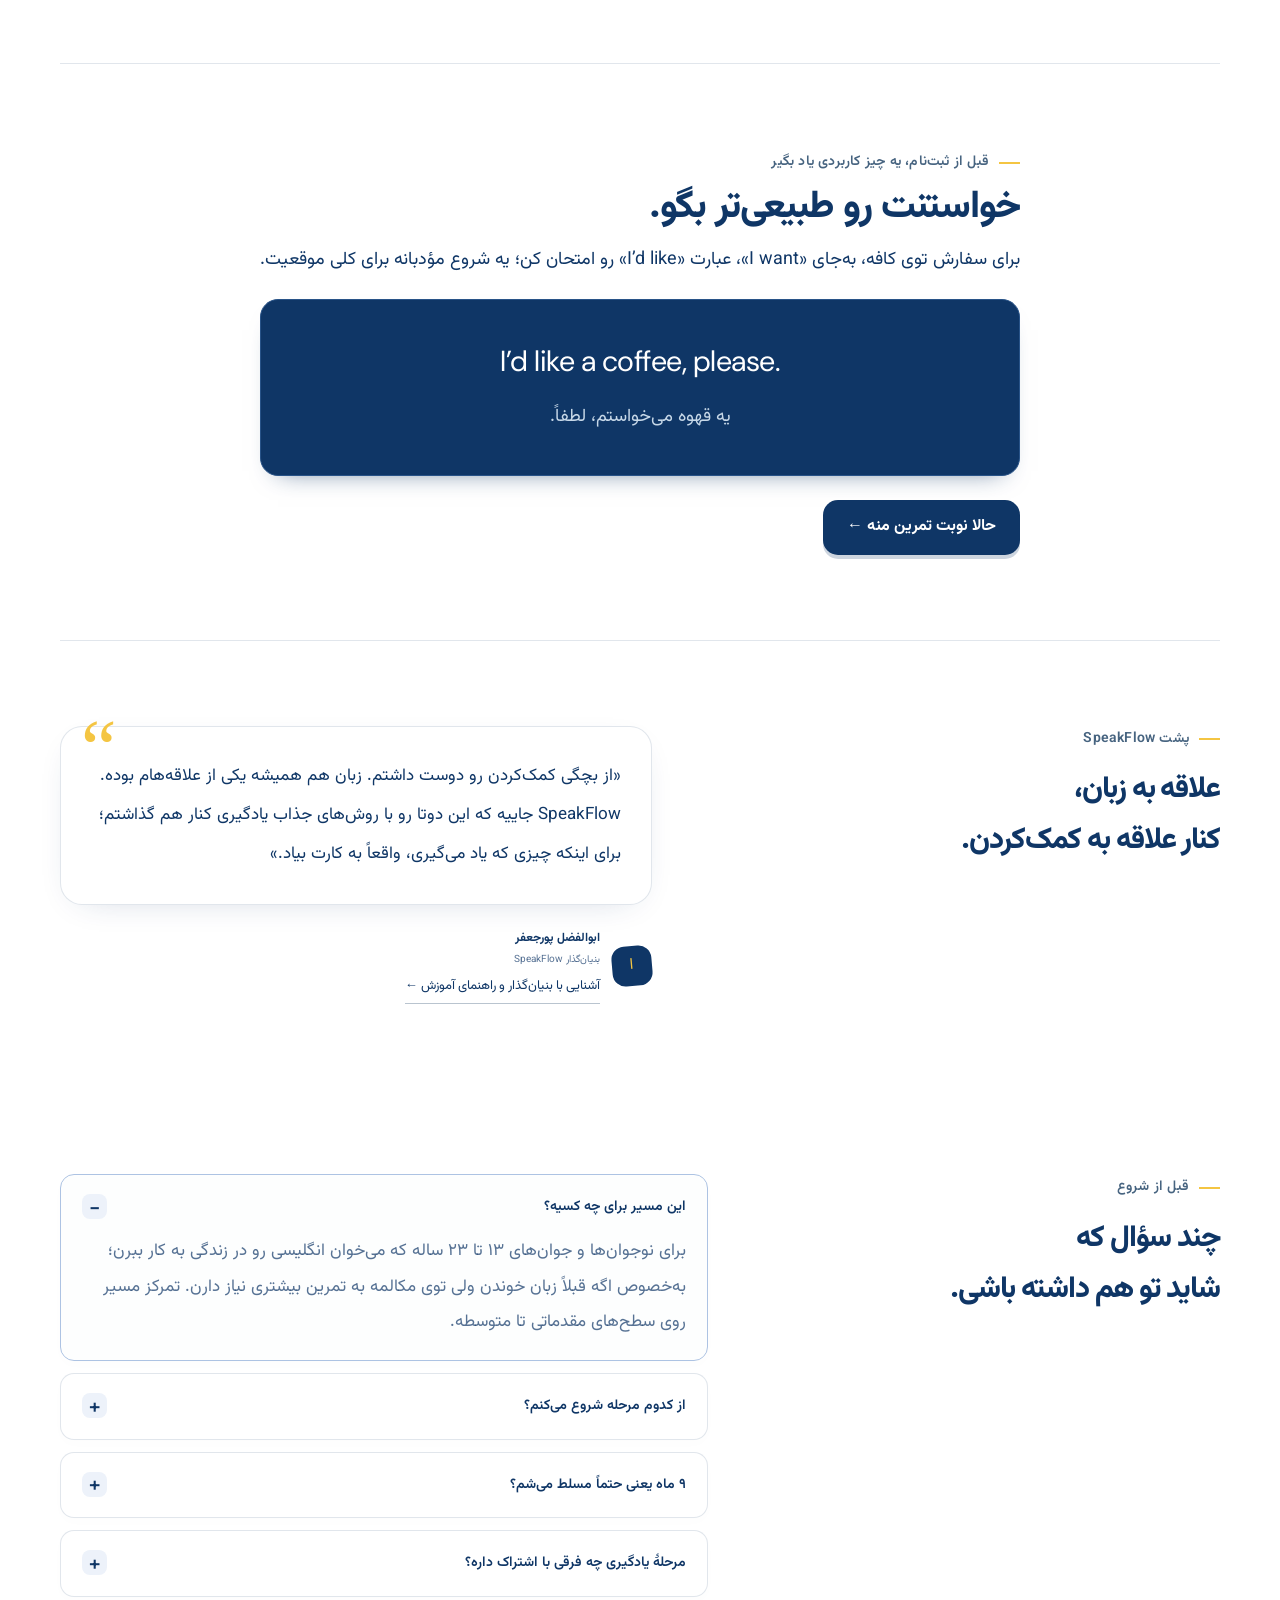
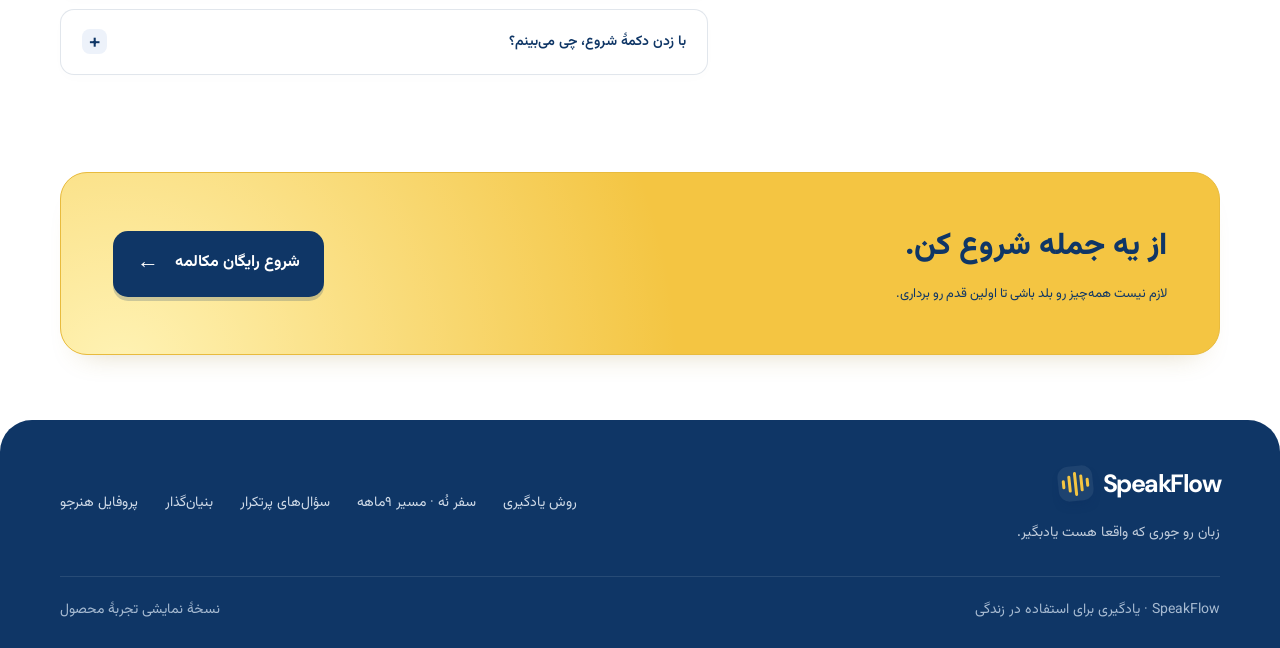
==== commit ddd5b4d1: "Rebuild dashboard, spaced review and remove all mascot art Turn the review scheduler into a six-step" ====
--- a/index.html
+++ b/index.html
@@ -29,7 +29,7 @@
     @media(max-width:760px){.wrap{width:calc(100% - 36px)}.header-row{height:71px;gap:15px;flex-wrap:wrap}.brand-name{font-size:22px}.brand-mark{width:31px;height:31px}.menu-button{display:block}.header-action{margin-right:auto;font-size:11px;padding:8px 13px}.nav{display:none;position:absolute;top:71px;right:0;left:0;background:var(--cream);padding:20px;border-bottom:1px solid var(--line);flex-direction:column;gap:17px}.nav.open{display:flex}.hero{padding:38px 0 40px}.hero-grid{grid-template-columns:1fr;gap:36px}.hero h1{font-size:clamp(34px,8vw,48px);margin:15px 0}.hero-copy>p{font-size:14px;max-width:100%}.hero h1 br{display:none}.hero-actions{margin-top:23px;gap:20px}.hero-actions .button{font-size:13px;padding:12px 18px}.hero-foot{margin-top:24px}.visual{width:min(480px,100%);margin-inline:auto;padding-inline:12px}.floating-note{bottom:-2px;left:0;font-size:11px}.strip .wrap{flex-wrap:wrap;justify-content:center;gap:12px 24px}.strip-label{width:100%;text-align:center}.strip-item{font-size:11px}.section{padding-block:55px}.problem-head{display:block}.problem-head .intro{max-width:100%}.problems{gap:20px;grid-template-columns:1fr;margin-top:25px}.problem{display:grid;grid-template-columns:28px 1fr;gap:0 10px;padding-top:18px}.problem h3{margin:0 0 8px;font-size:16px}.problem p{grid-column:2;font-size:12px}.method-grid{grid-template-columns:1fr 1fr;gap:30px 24px;margin-top:28px}.method-card h3{font-size:17px;margin-top:13px}.method-card p{font-size:11px}.method-card .example{font-size:10px;margin-top:13px}.path-grid{grid-template-columns:1fr;gap:14px}.level{padding:22px}.level h4{margin-top:12px}.level-bottom{margin-top:15px;padding-top:11px}.path-note{align-items:start;font-size:11px}.daily{padding-bottom:55px}.daily-box{grid-template-columns:1fr;padding:27px 20px;gap:30px}.daily-copy .heading{font-size:26px}.task:nth-child(2){transform:none}.plan-grid{grid-template-columns:1fr;gap:15px}.plan{padding:25px}.plan .en{font-size:23px}.plans-note{font-size:10px}.story{grid-template-columns:1fr;gap:25px}.story blockquote{font-size:15px}.faq-layout{grid-template-columns:1fr;gap:30px}.faq-list summary{font-size:13px}.last-cta{flex-direction:column;align-items:start;padding:29px 25px;margin-bottom:40px;gap:22px}.last-cta h2{font-size:24px}.last-cta p{font-size:12px}.last-cta .button{font-size:12px}.footer-main{align-items:start;flex-direction:column;gap:23px}.footer-links{gap:22px;font-size:11px}.footer-bottom{gap:14px;flex-direction:column}.dialog-body{padding:23px}.dialog-body h2{font-size:20px}}
     @media(prefers-reduced-motion:reduce){html{scroll-behavior:auto}*,*:before,*:after{transition:none!important;animation:none!important}}
   </style>
-  <link rel="stylesheet" href="app.css?v=8">
+  <link rel="stylesheet" href="app.css?v=9">
 </head>
 <body>
   <a href="#main" class="skip-link" style="position:absolute;inset-inline-start:16px;top:-70px;z-index:100;background:white;padding:10px" onfocus="this.style.top='10px'" onblur="this.style.top='-70px'">رفتن به محتوای اصلی</a>
@@ -56,7 +56,6 @@
           <div class="practice-card">
             <div class="practice-top">
               <div class="mini-logo">
-                <img class="mini-logo-art" src="buddy.svg" width="44" height="50" alt="">
                 <span class="mini-logo-copy"><strong>پارتنر مکالمه</strong><small>Silver · ماه ۱ از ۹</small></span>
               </div>
               <span class="en">01</span>
@@ -140,12 +139,12 @@
     </section>
     <section class="daily wrap" aria-labelledby="daily-title"><div class="daily-box"><div class="daily-copy"><div class="eyebrow">وقتی وارد می‌شی، قدم بعدی روشنه</div><h2 class="heading" id="daily-title">امروز چی بخونم؟<br>لازم نیست حدس بزنی.</h2><p>یه درس کوتاه، یه فرصت برای مکالمه و مرور چیزهایی که قبلاً یاد گرفتی. هر بار می‌دونی از کجا شروع کنی و بعدش چی در انتظارت هست.</p><button class="button navy" data-start>نمونهٔ اولین قدم رو ببین <span aria-hidden="true">←</span></button></div><div class="daily-list" aria-label="نمونهٔ برنامهٔ یادگیری"><div class="task"><div class="task-icon" aria-hidden="true">✓</div><div><h3>یادگیری توی موقعیت</h3><p>عبارت‌های کاربردی برای سفارش در کافه</p></div><span class="task-status">قدم اول</span></div><div class="task"><div class="task-icon" aria-hidden="true">≋</div><div><h3>حالا خودت حرف بزن</h3><p>از عبارت‌ها توی گفت‌وگو استفاده کن</p></div><span class="task-status">قدم بعدی</span></div><div class="task"><div class="task-icon" aria-hidden="true">↶</div><div><h3>یه بار دیگه، از حافظه</h3><p>مرور آموخته‌ها در نوبت بعد</p></div><span class="task-status">مرور</span></div></div></div></section>
     <section class="section plans wrap" id="plans" aria-labelledby="plans-title"><div class="plans-head"><div class="eyebrow">اول تجربه، بعد انتخاب</div><h2 class="heading" id="plans-title">مسیرت یکیه؛ امکانات رو انتخاب می‌کنی.</h2><p class="intro">Silver، Gold و Diamond مرحله‌های یادگیری هستن. Basic، Medium و Pro سطح امکانات اشتراکن؛ با هم فرق دارن.</p></div><div class="plan-grid"><article class="plan"><span class="en">Basic</span><div class="plan-price">۲٬۶۰۰٬۰۰۰<small>تومان / مرحلهٔ سه‌ماهه</small></div><h3>برای شروع منظم</h3><p>یادگیری و تمرین در مسیر اصلی.</p><ul><li>مسیر آموزشی مرحله</li><li>تمرین با پارتنر هوش مصنوعی</li><li>مرور آموخته‌ها</li></ul><button class="button outline" data-start>اول تجربهٔ رایگان</button></article><article class="plan"><span class="en">Medium</span><div class="plan-price">۳٬۹۵۰٬۰۰۰<small>تومان / مرحلهٔ سه‌ماهه</small></div><h3>برای تمرین بیشتر</h3><p>همون مسیر، با فضای بیشتر برای تمرین.</p><ul><li>مسیر آموزشی مرحله</li><li>سهمیهٔ بیشتر تمرین با AI</li><li>بازخورد و مرور</li></ul><button class="button" data-start>اول تجربهٔ رایگان <span aria-hidden="true">←</span></button></article><article class="plan"><span class="en">Pro</span><div class="plan-price">۵٬۵۰۰٬۰۰۰<small>تومان / مرحلهٔ سه‌ماهه</small></div><h3>برای تمرین عمیق‌تر</h3><p>تمرین بیشتر، با تحلیل جزئی‌تر.</p><ul><li>مسیر آموزشی مرحله</li><li>سهمیهٔ بالاتر تمرین با AI</li><li>تحلیل عمیق‌تر مکالمه</li></ul><button class="button outline" data-start>اول تجربهٔ رایگان</button></article></div><p class="plans-note">مبلغ هر پلن برای یک مرحلهٔ سه‌ماهه نمایش داده شده؛ سفر کامل ۹ماهه، سه مرحله دارد. جزئیات سهمیه پیش از خرید اعلام می‌شه. <strong>شروع تجربهٔ نمونه هزینه‌ای نداره.</strong></p></section>
-    <section class="section wrap value-lab"><div><div class="eyebrow">قبل از ثبت‌نام، یه چیز کاربردی یاد بگیر</div><h2 class="heading">خواستنت رو طبیعی‌تر بگو.</h2><p>برای سفارش توی کافه، به‌جای «I want»، عبارت «I’d like» رو امتحان کن؛ یه شروع مؤدبانه برای کلی موقعیت.</p><div class="phrase-card"><div class="en" lang="en">I’d like a coffee, please.</div><p>یه قهوه می‌خواستم، لطفاً.</p></div><a class="button navy" href="#/onboarding">حالا نوبت تمرین منه ←</a></div><img src="buddy.svg" width="270" height="304" alt="کاراکتر همراه در حال تشویق"></section><section class="section story wrap" id="story" aria-labelledby="story-title"><div><div class="eyebrow">پشت SpeakFlow</div><h2 class="heading" id="story-title">علاقه به زبان،<br>کنار علاقه به کمک‌کردن.</h2></div><div><blockquote>«از بچگی کمک‌کردن رو دوست داشتم. زبان هم همیشه یکی از علاقه‌هام بوده. SpeakFlow جاییه که این دوتا رو با روش‌های جذاب یادگیری کنار هم گذاشتم؛ برای اینکه چیزی که یاد می‌گیری، واقعاً به کارت بیاد.»</blockquote><div class="founder"><span class="founder-symbol" aria-hidden="true">ا</span><div><strong>ابوالفضل پورجعفر</strong><p>بنیان‌گذار SpeakFlow</p><a class="text-link" href="#/founder">آشنایی با بنیان‌گذار و راهنمای آموزش ←</a></div></div></div></section>
+    <section class="section wrap value-lab"><div><div class="eyebrow">قبل از ثبت‌نام، یه چیز کاربردی یاد بگیر</div><h2 class="heading">خواستنت رو طبیعی‌تر بگو.</h2><p>برای سفارش توی کافه، به‌جای «I want»، عبارت «I’d like» رو امتحان کن؛ یه شروع مؤدبانه برای کلی موقعیت.</p><div class="phrase-card"><div class="en" lang="en">I’d like a coffee, please.</div><p>یه قهوه می‌خواستم، لطفاً.</p></div><a class="button navy" href="#/onboarding">حالا نوبت تمرین منه ←</a></div></section><section class="section story wrap" id="story" aria-labelledby="story-title"><div><div class="eyebrow">پشت SpeakFlow</div><h2 class="heading" id="story-title">علاقه به زبان،<br>کنار علاقه به کمک‌کردن.</h2></div><div><blockquote>«از بچگی کمک‌کردن رو دوست داشتم. زبان هم همیشه یکی از علاقه‌هام بوده. SpeakFlow جاییه که این دوتا رو با روش‌های جذاب یادگیری کنار هم گذاشتم؛ برای اینکه چیزی که یاد می‌گیری، واقعاً به کارت بیاد.»</blockquote><div class="founder"><span class="founder-symbol" aria-hidden="true">ا</span><div><strong>ابوالفضل پورجعفر</strong><p>بنیان‌گذار SpeakFlow</p><a class="text-link" href="#/founder">آشنایی با بنیان‌گذار و راهنمای آموزش ←</a></div></div></div></section>
     <section class="section wrap faq-layout" id="faq" aria-labelledby="faq-title"><div><div class="eyebrow">قبل از شروع</div><h2 class="heading" id="faq-title">چند سؤال که<br>شاید تو هم داشته باشی.</h2></div><div class="faq-list"><details open><summary>این مسیر برای چه کسیه؟</summary><p>برای نوجوان‌ها و جوان‌های ۱۳ تا ۲۳ ساله که می‌خوان انگلیسی رو در زندگی به کار ببرن؛ به‌خصوص اگه قبلاً زبان خوندن ولی توی مکالمه به تمرین بیشتری نیاز دارن. تمرکز مسیر روی سطح‌های مقدماتی تا متوسطه.</p></details><details><summary>از کدوم مرحله شروع می‌کنم؟</summary><p>همه از Silver شروع می‌کنن. سه سؤال ابتدای تجربه دربارهٔ هدف، تجربهٔ قبلی و علاقه‌هاته تا تمرین بهت نزدیک‌تر باشه؛ این سؤال‌ها تعیین سطح نیستن.</p></details><details><summary>۹ ماه یعنی حتماً مسلط می‌شم؟</summary><p>۹ ماه، ساختار مسیر آموزشیه: سه مرحلهٔ سه‌ماهه. هدفت اینه که قدم‌به‌قدم استفادهٔ بهتری از زبان بکنی؛ میزان پیشرفت به نقطهٔ شروع، تمرین و استمرار خودت بستگی داره.</p></details><details><summary>مرحلهٔ یادگیری چه فرقی با اشتراک داره؟</summary><p>Silver، Gold و Diamond می‌گن کجای مسیر یادگیری هستی. Basic، Medium و Pro سطح امکانات رو مشخص می‌کنن. برای شروع از Silver جلو می‌ری و بعد از تجربهٔ اولیه، امکانات مناسب خودت رو انتخاب می‌کنی.</p></details><details><summary>با زدن دکمهٔ شروع، چی می‌بینم؟</summary><p>توی این نسخه، سه سؤال کوتاه، ورود نمونه و بعد داشبورد، یادگیری و تمرین رو می‌بینی. این نمونه از پیش آماده شده؛ ورود و پرداخت نمایشی هستن؛ مسیر درس، تمرین، مرور و اشتراک رو بدون هزینه تجربه می‌کنی.</p></details></div></section>
     <section class="wrap"><div class="last-cta"><div><h2>از یه جمله شروع کن.</h2><p>لازم نیست همه‌چیز رو بلد باشی تا اولین قدم رو برداری.</p></div><button class="button navy" data-start>شروع رایگان مکالمه <span class="arrow" aria-hidden="true">←</span></button></div></section>
   </main>
   <footer class="footer"><div class="wrap"><div class="footer-main"><div><a class="brand" href="#" aria-label="SpeakFlow، بازگشت به بالا"><span class="brand-mark" aria-hidden="true"><i></i><i></i><i></i><i></i><i></i></span><span class="en brand-name">SpeakFlow</span></a><p class="footer-tagline">زبان رو جوری که واقعا هست یادبگیر.</p></div><nav class="footer-links" aria-label="لینک‌های پایین صفحه"><a href="#method">روش یادگیری</a><a href="#path">سفر نُه · مسیر ۹ماهه</a><a href="#faq">سؤال‌های پرتکرار</a><a href="#/founder">بنیان‌گذار</a><a href="#/profile">پروفایل هنرجو</a></nav></div><div class="footer-bottom"><span>SpeakFlow · یادگیری برای استفاده در زندگی</span><span>نسخهٔ نمایشی تجربهٔ محصول</span></div></div></footer>
-  <script src="flow.js?v=8"></script>
-  <script src="app.js?v=8"></script>
+  <script src="flow.js?v=9"></script>
+  <script src="app.js?v=9"></script>
 </body>
 </html>
--- a/app.css
+++ b/app.css
@@ -486,3 +486,109 @@
   .route-tags li{font-size:12px;padding:4px 10px}
   .route-more{font-size:13px;line-height:1.95;margin-top:10px}
 }
+
+/* ---------- DASHBOARD v1: پیشرفت، مسیر و مرور به‌صورت بصری ---------- */
+.dash-hero{display:grid;grid-template-columns:minmax(0,1fr) auto;align-items:center;gap:28px;padding:28px 30px;border-radius:22px;background:radial-gradient(ellipse at 100% 0%,#f4c5422b,transparent 62%),#0f3666;color:#fff}
+.dash-hero-copy{min-width:0}
+.dash-hero .app-kicker{color:#f4c542}
+.dash-hero h2{font-size:27px;letter-spacing:-.9px;margin:9px 0 8px;line-height:1.5;color:#fff}
+.dash-hero p{font-size:15px;line-height:2;color:#c7d8ea;max-width:520px}
+.dash-hero .app-actions{margin-top:20px}
+.dash-hero .button.outline{background:transparent;color:#fff;border-color:#ffffff4d;box-shadow:none}
+.dash-hero .button.outline:hover{background:#ffffff14}
+.dash-hero-progress{display:grid;justify-items:center;gap:9px}
+.progress-ring{width:112px;height:112px;border-radius:50%;display:grid;place-items:center;background:conic-gradient(#f4c542 calc(var(--value) * 1%),#ffffff1f 0);position:relative}
+.progress-ring:before{content:'';position:absolute;inset:9px;border-radius:50%;background:#0f3666}
+.progress-ring b{position:relative;font-size:24px;font-weight:800;color:#fff;font-family:'DM Sans',sans-serif}
+.progress-caption{font-size:12px;color:#b9cde2}
+.dash-stats{display:grid;grid-template-columns:repeat(4,minmax(0,1fr));gap:12px;margin-top:14px}
+.dash-stat{display:grid;gap:3px;padding:16px 18px;border-radius:16px;background:#fff;border:1px solid #0f366618}
+.stat-value{font-size:26px;font-weight:800;color:#0f3666;letter-spacing:-.6px;line-height:1.4}
+.stat-value.en{font-size:20px}
+.stat-label{font-size:12.5px;color:#61758a}
+.dash-path{display:grid;grid-template-columns:repeat(3,minmax(0,1fr));gap:12px;margin-top:14px}
+.path-stop{position:relative;display:grid;gap:7px;padding:17px 18px;border-radius:16px;background:#fff;border:1px solid #0f366618;text-decoration:none;color:inherit;transition:border-color .18s,transform .18s}
+.path-stop:hover{transform:translateY(-2px);border-color:#0f366640}
+.path-stop.is-current{border-color:#0f3666;box-shadow:inset 0 0 0 1px #0f3666}
+.path-stop.is-complete{background:#fffdf3}
+.path-name{font-size:19px;font-weight:700;color:#0f3666}
+.path-months{font-size:11.5px;color:#61758a}
+.path-bar{display:block;height:7px;border-radius:20px;background:#0f36660f;overflow:hidden}
+.path-bar>span{display:block;height:100%;background:#f4c542;border-radius:20px}
+.path-stop.is-current .path-bar>span{background:#0f3666}
+.path-count{font-size:12px;color:#61758a}
+.path-here{position:absolute;top:-9px;left:14px;font-size:10.5px;font-weight:700;padding:3px 10px;border-radius:20px;background:#0f3666;color:#fff}
+.path-here.is-done{background:#f4c542;color:#0f3666}
+.dash-review{margin-top:14px;padding:24px 26px;border-radius:20px;background:#fff;border:1px solid #0f366618}
+.dash-review-head{display:flex;justify-content:space-between;align-items:start;gap:20px;flex-wrap:wrap}
+.dash-review-head h2{font-size:21px;margin-top:7px;color:#0f3666}
+.dash-review-note{margin-top:16px;font-size:13.5px;line-height:1.95;color:#61758a}
+.review-ladder{display:grid;grid-template-columns:repeat(7,minmax(0,1fr));gap:4px;list-style:none;padding:0;margin:20px 0 0;position:relative;isolation:isolate}
+.review-ladder:before{content:'';position:absolute;top:9px;right:4%;left:4%;height:2px;background:#0f36661a;z-index:-1}
+.review-ladder li{display:grid;justify-items:center;gap:9px;min-width:0;text-align:center}
+.ladder-dot{width:20px;height:20px;border-radius:50%;background:#fff;border:2px solid #0f366626;display:block}
+.review-ladder li.is-done .ladder-dot{background:#0f3666;border-color:#0f3666}
+.review-ladder li.is-next .ladder-dot{background:#f4c542;border-color:#0f3666;box-shadow:0 0 0 4px #f4c54233}
+.review-ladder small{font-size:11px;color:#7b8c9d;line-height:1.5}
+.review-ladder li.is-next small{color:#0f3666;font-weight:700}
+.review-ladder li.is-done small{color:#0f3666}
+.review-schedule{margin-top:20px}
+.review-next-note{font-size:13.5px;color:#61758a;margin-top:8px}
+.review-next-note b{color:#0f3666}
+.dash-strength{margin-top:14px;padding:24px 26px;border-radius:20px;background:#fff;border:1px solid #0f366618}
+.dash-strength h2{font-size:20px;color:#0f3666}
+.strength-split{display:grid;grid-template-columns:1fr 1fr;gap:22px;margin-top:16px}
+.split-label{font-size:12px;font-weight:700;color:#61758a}
+.split-list{list-style:none;padding:0;margin:9px 0 0;display:grid;gap:6px}
+.split-list li{font-size:13.5px;color:#173552;padding:7px 12px;border-radius:10px;background:#0f366608;border-right:3px solid #0f3666}
+.split-list li.is-muted{color:#93a2b1;border-right-color:#dbe3ea;background:transparent}
+.strength-split>div:last-child .split-list li{border-right-color:#f4c542;background:#fffbed}
+.dash-back{margin-top:14px;padding:22px 26px;border-radius:20px;background:#0f366608;border:1px dashed #0f36662e;display:grid;gap:14px}
+.dash-back h2{font-size:18px;color:#0f3666}
+.dash-back p{font-size:13px;color:#61758a;margin-top:5px}
+.back-links{display:flex;flex-wrap:wrap;gap:9px}
+.back-chip{font-size:13px;padding:8px 15px;border-radius:30px;background:#fff;border:1px solid #0f36661f;color:#0f3666;text-decoration:none}
+.back-chip:hover{border-color:#0f3666}
+.back-empty{font-size:13px;color:#7b8c9d}
+@media(max-width:1100px){
+  .dash-stats{grid-template-columns:repeat(2,minmax(0,1fr))}
+}
+@media(max-width:760px){
+  .dash-hero{grid-template-columns:1fr;gap:18px;padding:22px 20px;border-radius:18px}
+  .dash-hero h2{font-size:22px}
+  .dash-hero p{font-size:14px}
+  .dash-hero-progress{justify-items:start;grid-auto-flow:column;align-items:center;gap:12px}
+  .progress-ring{width:78px;height:78px}
+  .progress-ring:before{inset:7px}
+  .progress-ring b{font-size:17px}
+  .dash-stats{grid-template-columns:1fr 1fr;gap:9px;margin-top:11px}
+  .dash-stat{padding:13px 14px;border-radius:14px}
+  .stat-value{font-size:21px}
+  .stat-label{font-size:11.5px}
+  .dash-path{grid-template-columns:1fr;gap:9px;margin-top:11px}
+  .path-stop{padding:15px 16px;border-radius:14px}
+  .dash-review,.dash-strength{padding:19px 17px;border-radius:16px;margin-top:11px}
+  .dash-review-head{gap:12px}
+  .dash-review-head h2{font-size:18px}
+  .review-ladder{grid-template-columns:repeat(7,minmax(0,1fr));gap:2px;margin-top:16px}
+  .review-ladder small{font-size:9px}
+  .ladder-dot{width:16px;height:16px}
+  .review-ladder:before{top:7px}
+  .dash-strength h2{font-size:18px}
+  .strength-split{grid-template-columns:1fr;gap:14px}
+  .dash-back{padding:18px 17px;border-radius:16px}
+}
+@media(max-width:380px){
+  .dash-stats{grid-template-columns:1fr}
+  .review-ladder small{font-size:8px}
+}
+
+/* ---------- بدون مسکات: چیدمان بخش‌هایی که تصویر داشتند ---------- */
+.value-lab{grid-template-columns:minmax(0,760px);justify-content:center;gap:0}
+.value-lab .phrase-card{margin-top:18px}
+.auth-aside{justify-content:center}
+.learner-card .xp-total{margin-top:18px}
+button.back-chip{font-family:inherit;cursor:pointer;background:#fff}
+.split-list li{display:flex;justify-content:space-between;align-items:center;gap:10px}
+.split-list li small{font-size:11px;color:#7b8c9d;flex:0 0 auto}
+.split-list li.is-muted small{display:none}
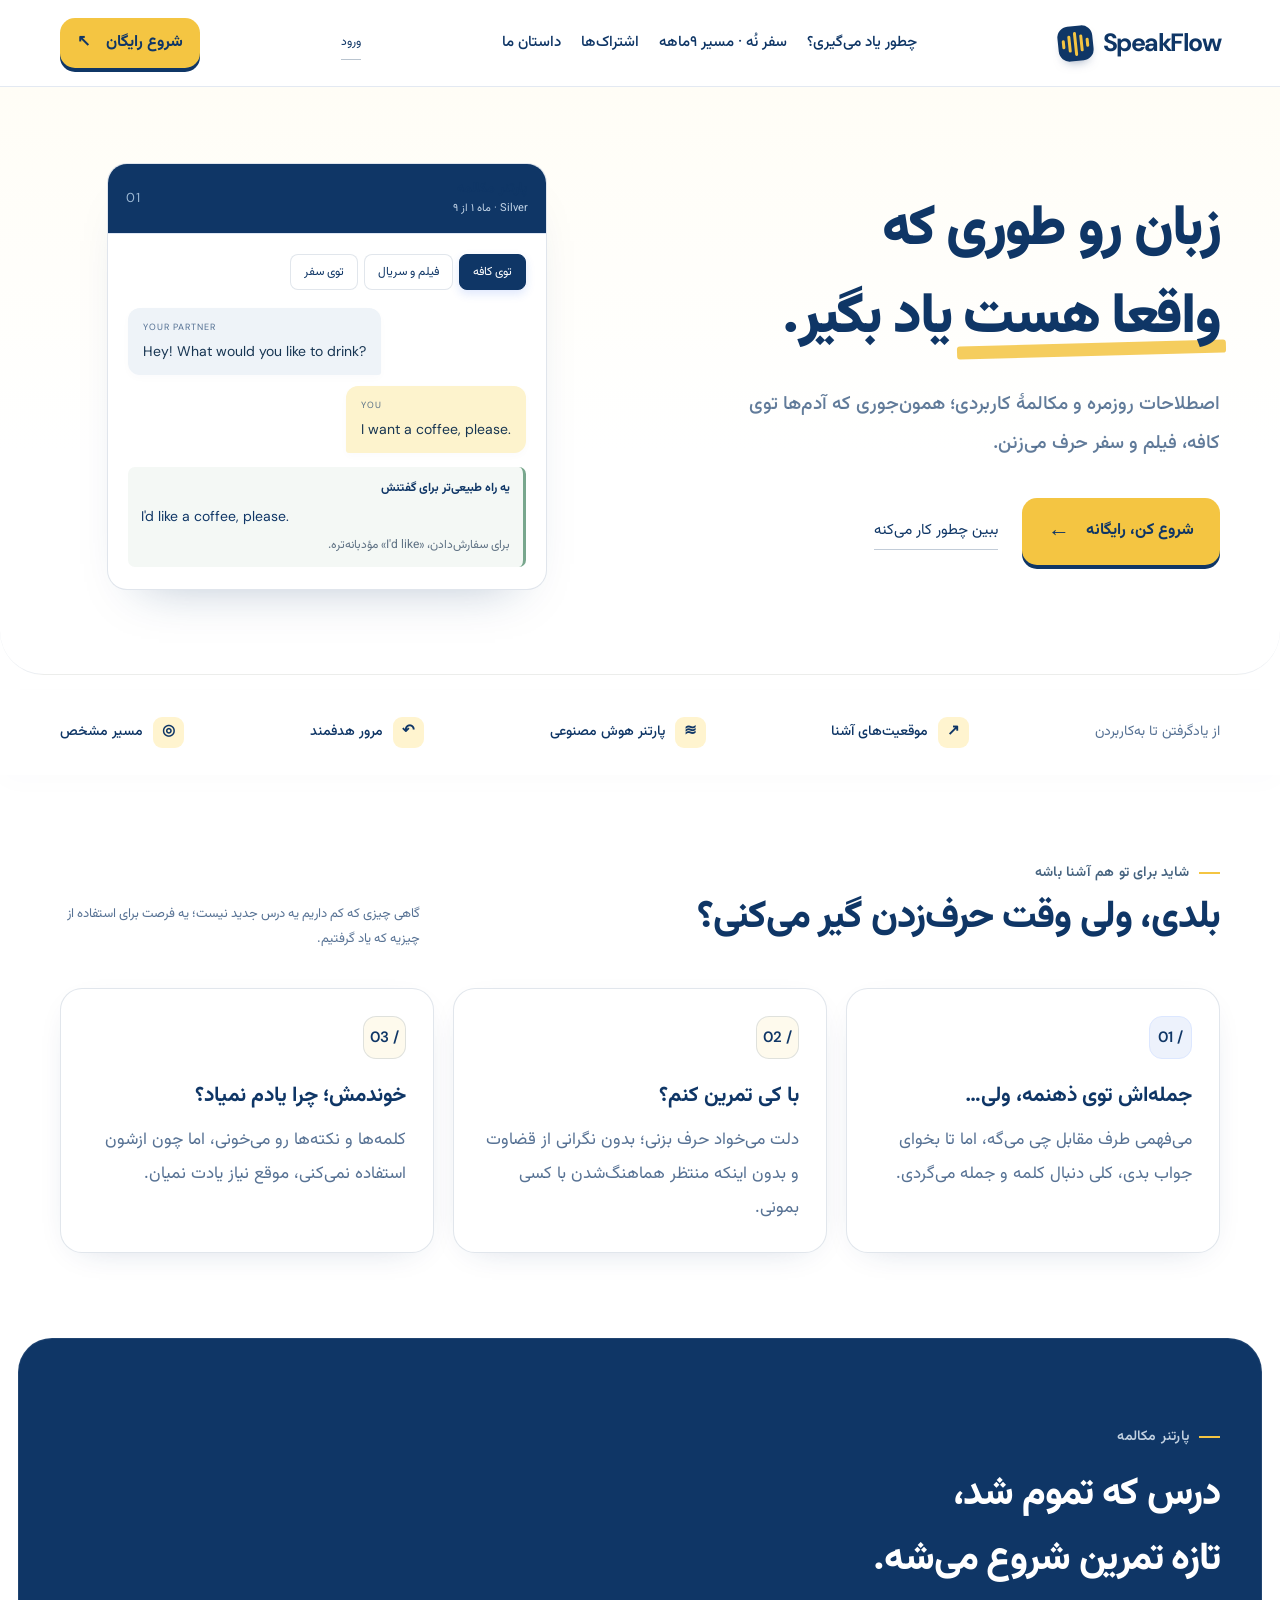
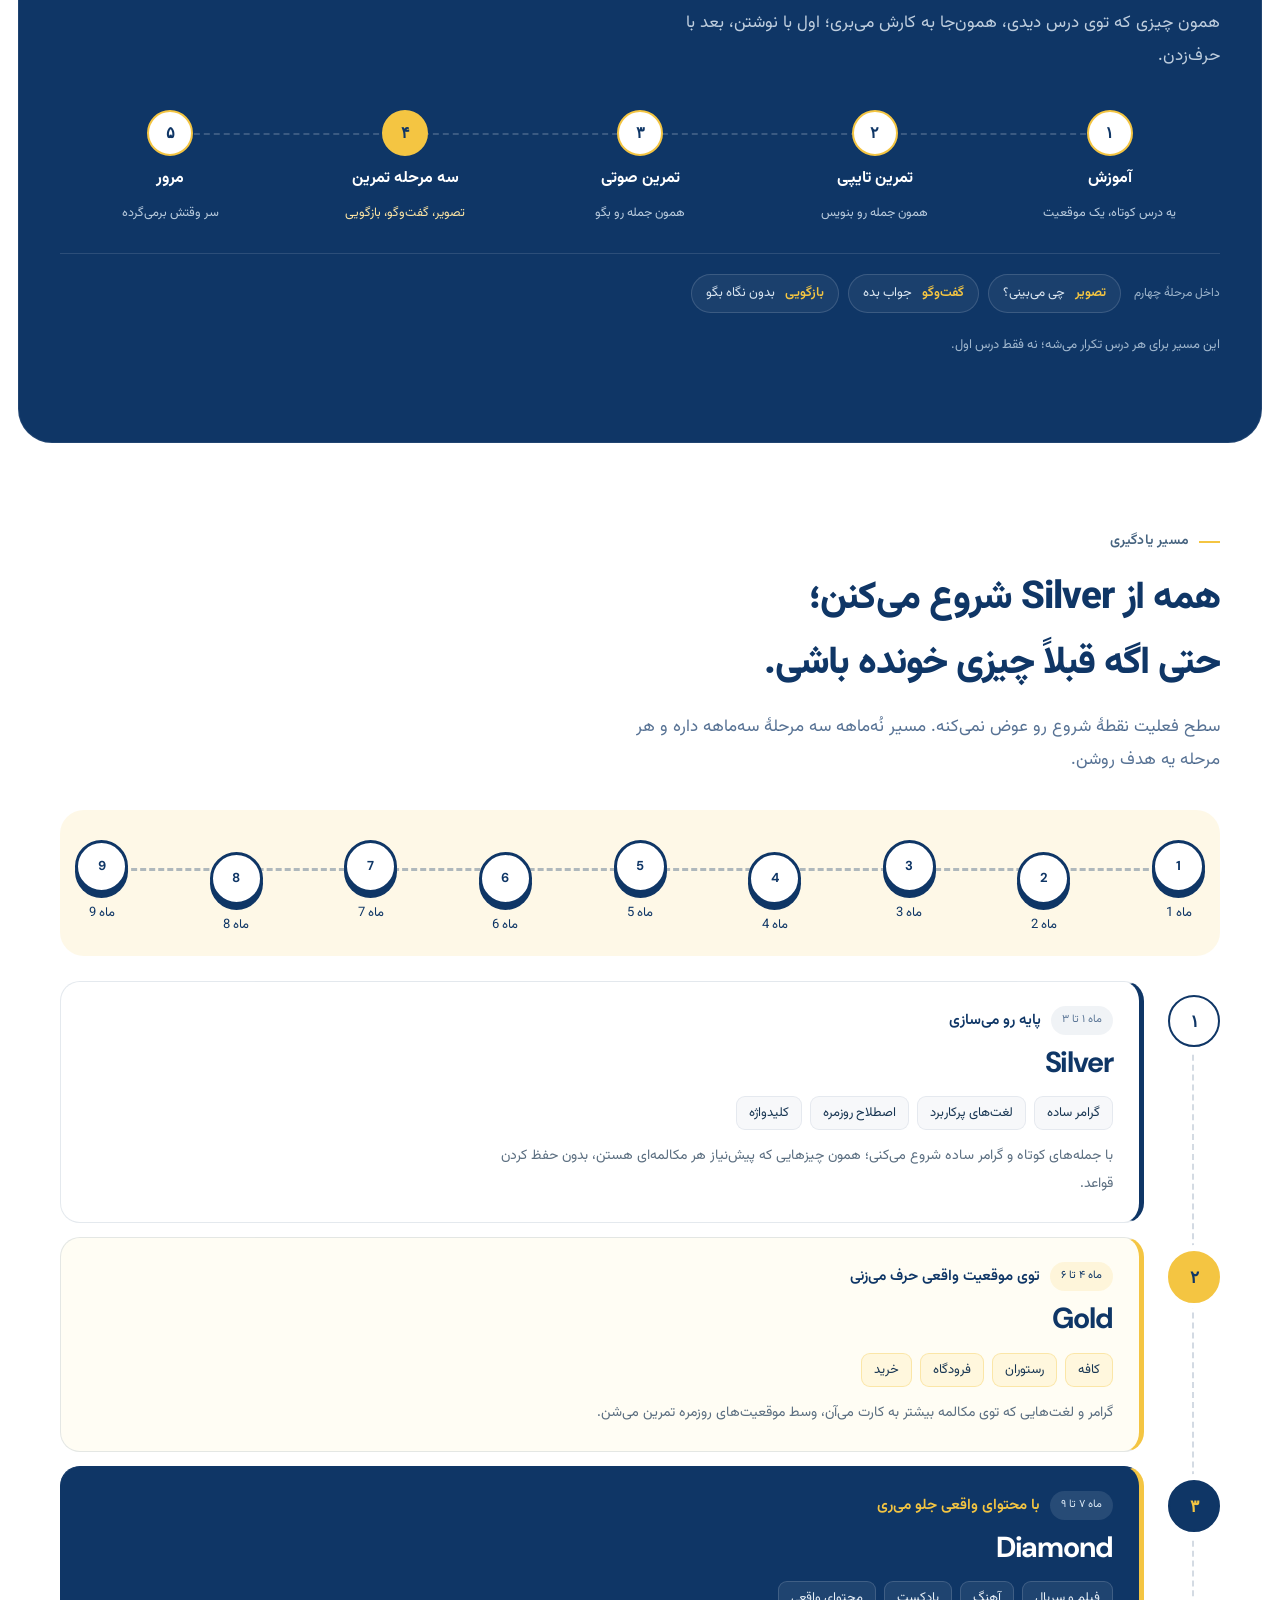
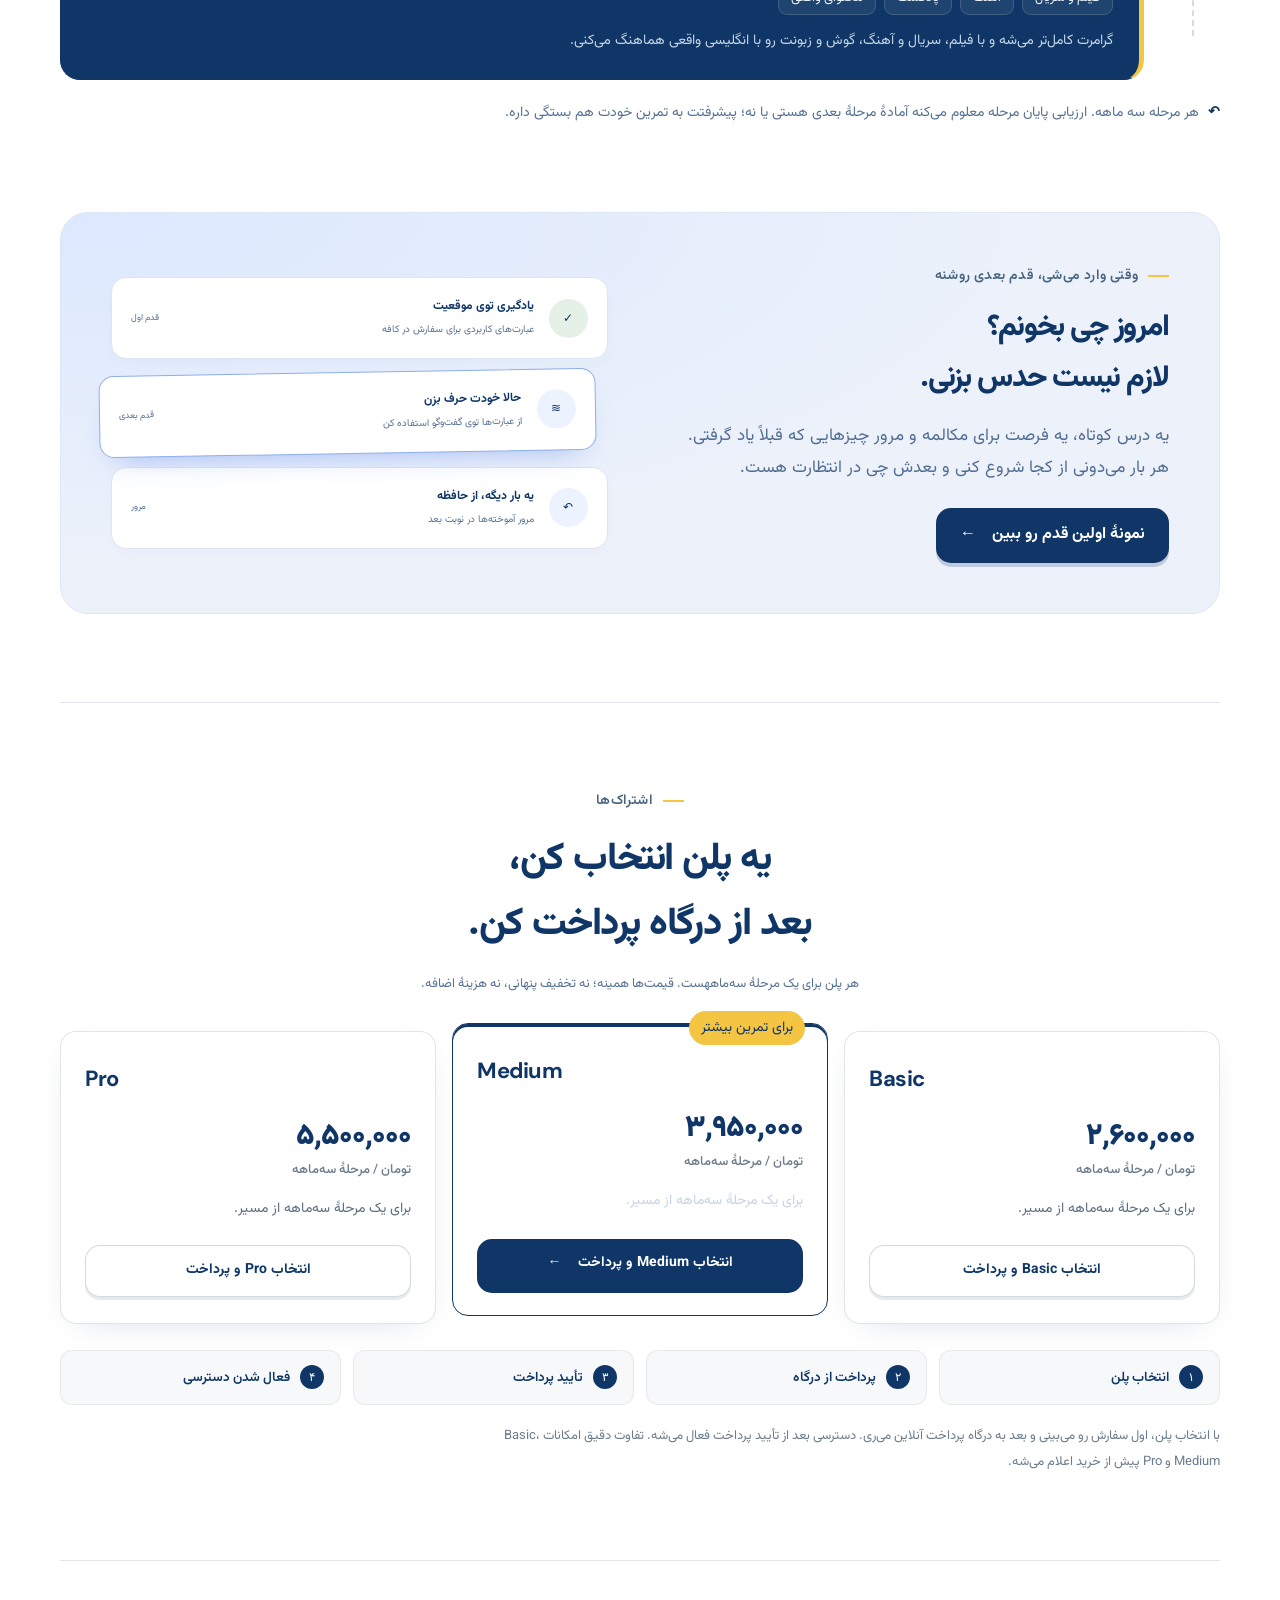
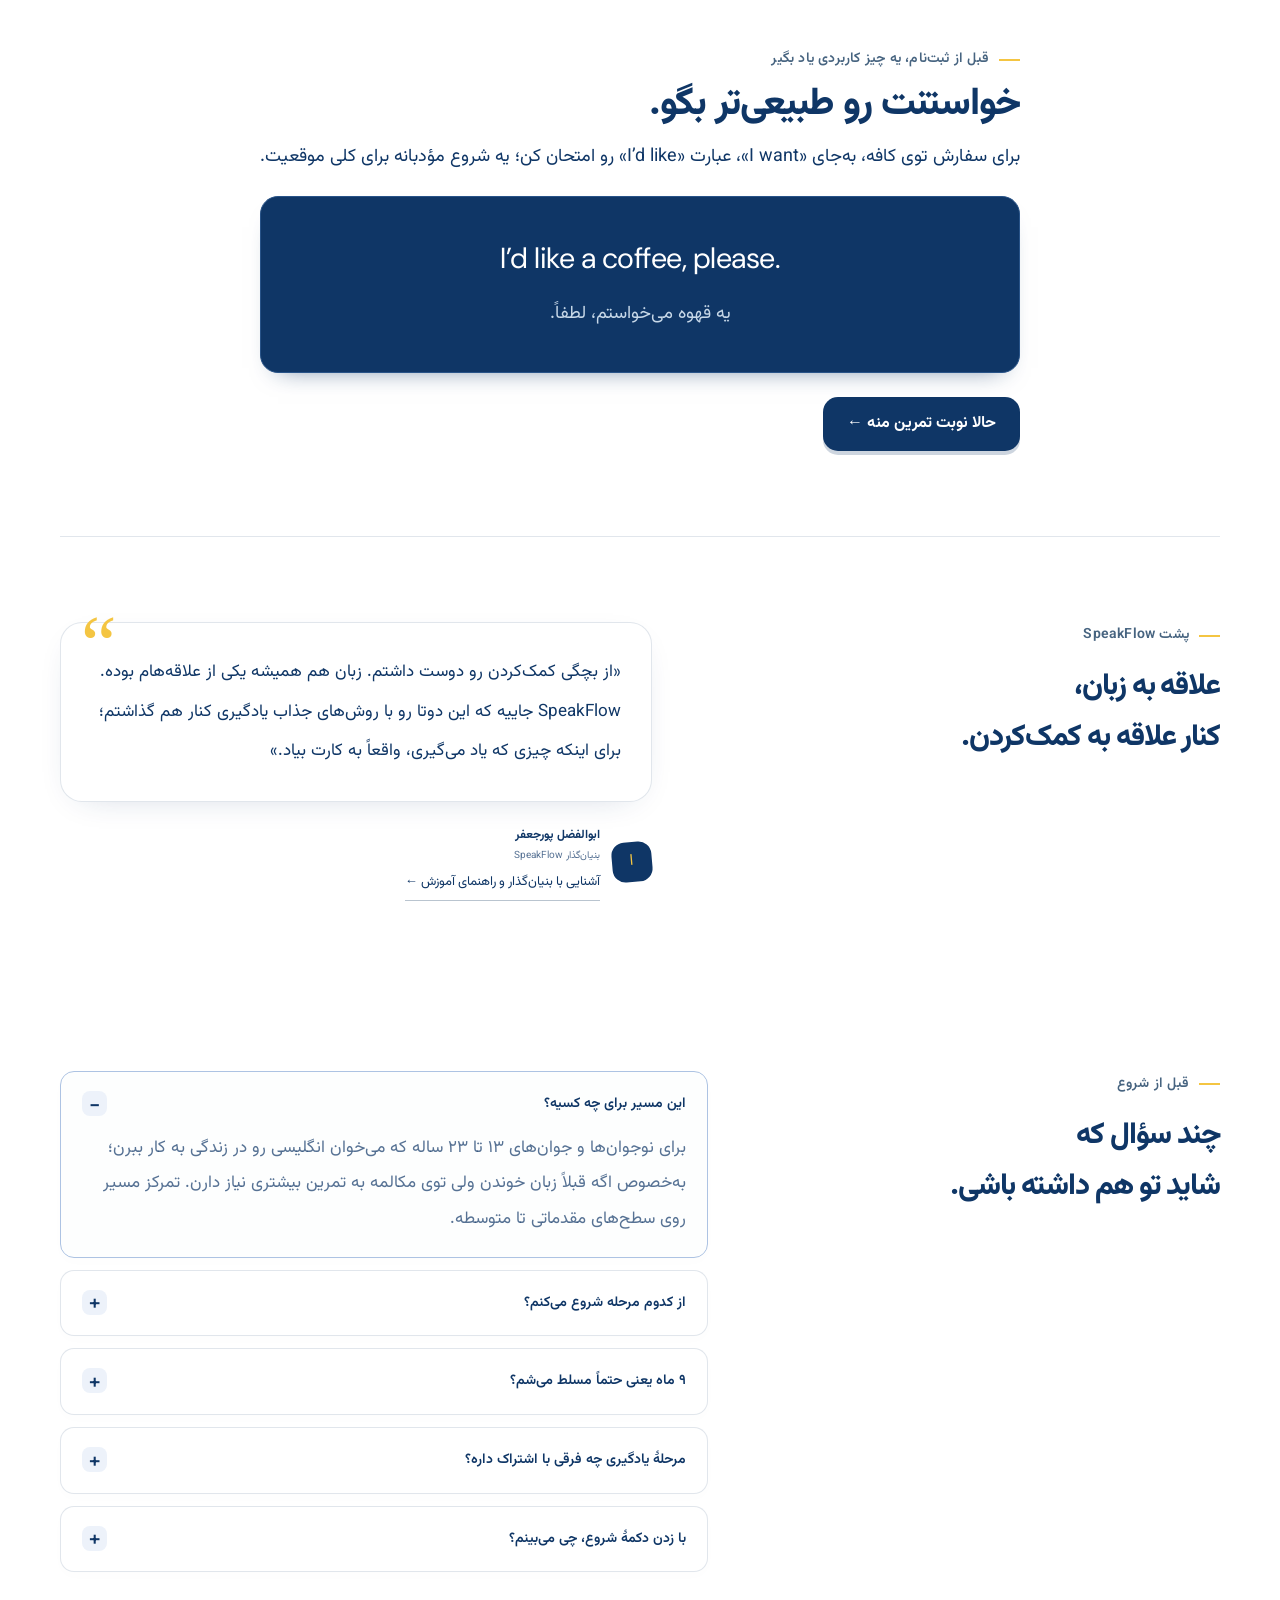
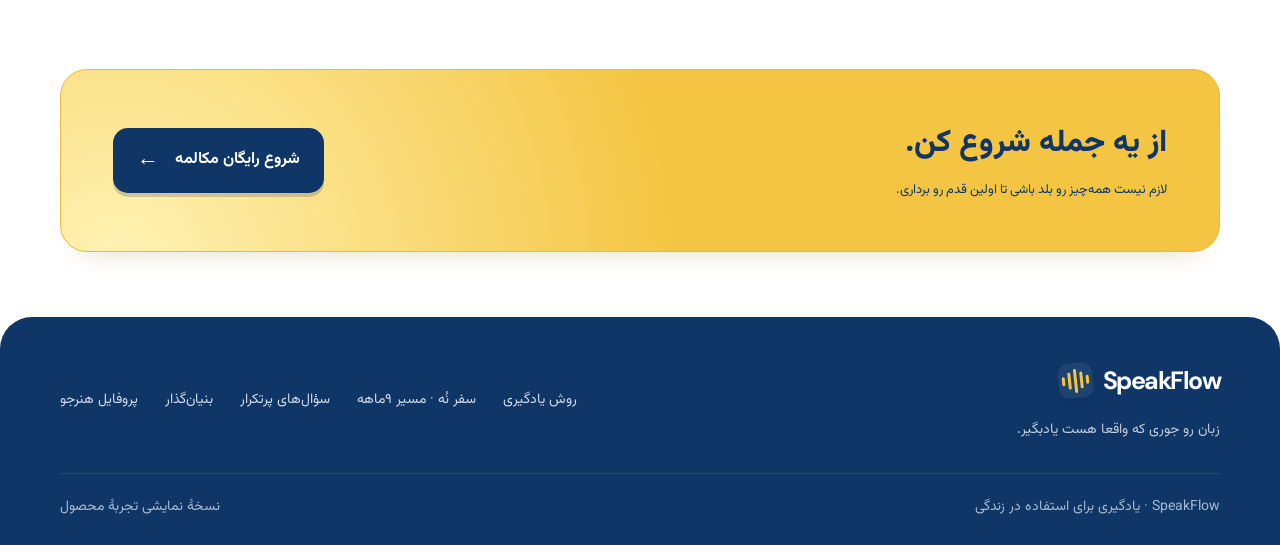
==== commit d36889f2: "Make plan selection and online payment follow one clear path Rewrite the landing pricing block so ea" ====
--- a/index.html
+++ b/index.html
@@ -29,7 +29,7 @@
     @media(max-width:760px){.wrap{width:calc(100% - 36px)}.header-row{height:71px;gap:15px;flex-wrap:wrap}.brand-name{font-size:22px}.brand-mark{width:31px;height:31px}.menu-button{display:block}.header-action{margin-right:auto;font-size:11px;padding:8px 13px}.nav{display:none;position:absolute;top:71px;right:0;left:0;background:var(--cream);padding:20px;border-bottom:1px solid var(--line);flex-direction:column;gap:17px}.nav.open{display:flex}.hero{padding:38px 0 40px}.hero-grid{grid-template-columns:1fr;gap:36px}.hero h1{font-size:clamp(34px,8vw,48px);margin:15px 0}.hero-copy>p{font-size:14px;max-width:100%}.hero h1 br{display:none}.hero-actions{margin-top:23px;gap:20px}.hero-actions .button{font-size:13px;padding:12px 18px}.hero-foot{margin-top:24px}.visual{width:min(480px,100%);margin-inline:auto;padding-inline:12px}.floating-note{bottom:-2px;left:0;font-size:11px}.strip .wrap{flex-wrap:wrap;justify-content:center;gap:12px 24px}.strip-label{width:100%;text-align:center}.strip-item{font-size:11px}.section{padding-block:55px}.problem-head{display:block}.problem-head .intro{max-width:100%}.problems{gap:20px;grid-template-columns:1fr;margin-top:25px}.problem{display:grid;grid-template-columns:28px 1fr;gap:0 10px;padding-top:18px}.problem h3{margin:0 0 8px;font-size:16px}.problem p{grid-column:2;font-size:12px}.method-grid{grid-template-columns:1fr 1fr;gap:30px 24px;margin-top:28px}.method-card h3{font-size:17px;margin-top:13px}.method-card p{font-size:11px}.method-card .example{font-size:10px;margin-top:13px}.path-grid{grid-template-columns:1fr;gap:14px}.level{padding:22px}.level h4{margin-top:12px}.level-bottom{margin-top:15px;padding-top:11px}.path-note{align-items:start;font-size:11px}.daily{padding-bottom:55px}.daily-box{grid-template-columns:1fr;padding:27px 20px;gap:30px}.daily-copy .heading{font-size:26px}.task:nth-child(2){transform:none}.plan-grid{grid-template-columns:1fr;gap:15px}.plan{padding:25px}.plan .en{font-size:23px}.plans-note{font-size:10px}.story{grid-template-columns:1fr;gap:25px}.story blockquote{font-size:15px}.faq-layout{grid-template-columns:1fr;gap:30px}.faq-list summary{font-size:13px}.last-cta{flex-direction:column;align-items:start;padding:29px 25px;margin-bottom:40px;gap:22px}.last-cta h2{font-size:24px}.last-cta p{font-size:12px}.last-cta .button{font-size:12px}.footer-main{align-items:start;flex-direction:column;gap:23px}.footer-links{gap:22px;font-size:11px}.footer-bottom{gap:14px;flex-direction:column}.dialog-body{padding:23px}.dialog-body h2{font-size:20px}}
     @media(prefers-reduced-motion:reduce){html{scroll-behavior:auto}*,*:before,*:after{transition:none!important;animation:none!important}}
   </style>
-  <link rel="stylesheet" href="app.css?v=9">
+  <link rel="stylesheet" href="app.css?v=10">
 </head>
 <body>
   <a href="#main" class="skip-link" style="position:absolute;inset-inline-start:16px;top:-70px;z-index:100;background:white;padding:10px" onfocus="this.style.top='10px'" onblur="this.style.top='-70px'">رفتن به محتوای اصلی</a>
@@ -138,13 +138,46 @@
       <p class="path-note"><b aria-hidden="true">↶</b> هر مرحله سه ماهه. ارزیابی پایان مرحله معلوم می‌کنه آمادهٔ مرحلهٔ بعدی هستی یا نه؛ پیشرفتت به تمرین خودت هم بستگی داره.</p>
     </section>
     <section class="daily wrap" aria-labelledby="daily-title"><div class="daily-box"><div class="daily-copy"><div class="eyebrow">وقتی وارد می‌شی، قدم بعدی روشنه</div><h2 class="heading" id="daily-title">امروز چی بخونم؟<br>لازم نیست حدس بزنی.</h2><p>یه درس کوتاه، یه فرصت برای مکالمه و مرور چیزهایی که قبلاً یاد گرفتی. هر بار می‌دونی از کجا شروع کنی و بعدش چی در انتظارت هست.</p><button class="button navy" data-start>نمونهٔ اولین قدم رو ببین <span aria-hidden="true">←</span></button></div><div class="daily-list" aria-label="نمونهٔ برنامهٔ یادگیری"><div class="task"><div class="task-icon" aria-hidden="true">✓</div><div><h3>یادگیری توی موقعیت</h3><p>عبارت‌های کاربردی برای سفارش در کافه</p></div><span class="task-status">قدم اول</span></div><div class="task"><div class="task-icon" aria-hidden="true">≋</div><div><h3>حالا خودت حرف بزن</h3><p>از عبارت‌ها توی گفت‌وگو استفاده کن</p></div><span class="task-status">قدم بعدی</span></div><div class="task"><div class="task-icon" aria-hidden="true">↶</div><div><h3>یه بار دیگه، از حافظه</h3><p>مرور آموخته‌ها در نوبت بعد</p></div><span class="task-status">مرور</span></div></div></div></section>
-    <section class="section plans wrap" id="plans" aria-labelledby="plans-title"><div class="plans-head"><div class="eyebrow">اول تجربه، بعد انتخاب</div><h2 class="heading" id="plans-title">مسیرت یکیه؛ امکانات رو انتخاب می‌کنی.</h2><p class="intro">Silver، Gold و Diamond مرحله‌های یادگیری هستن. Basic، Medium و Pro سطح امکانات اشتراکن؛ با هم فرق دارن.</p></div><div class="plan-grid"><article class="plan"><span class="en">Basic</span><div class="plan-price">۲٬۶۰۰٬۰۰۰<small>تومان / مرحلهٔ سه‌ماهه</small></div><h3>برای شروع منظم</h3><p>یادگیری و تمرین در مسیر اصلی.</p><ul><li>مسیر آموزشی مرحله</li><li>تمرین با پارتنر هوش مصنوعی</li><li>مرور آموخته‌ها</li></ul><button class="button outline" data-start>اول تجربهٔ رایگان</button></article><article class="plan"><span class="en">Medium</span><div class="plan-price">۳٬۹۵۰٬۰۰۰<small>تومان / مرحلهٔ سه‌ماهه</small></div><h3>برای تمرین بیشتر</h3><p>همون مسیر، با فضای بیشتر برای تمرین.</p><ul><li>مسیر آموزشی مرحله</li><li>سهمیهٔ بیشتر تمرین با AI</li><li>بازخورد و مرور</li></ul><button class="button" data-start>اول تجربهٔ رایگان <span aria-hidden="true">←</span></button></article><article class="plan"><span class="en">Pro</span><div class="plan-price">۵٬۵۰۰٬۰۰۰<small>تومان / مرحلهٔ سه‌ماهه</small></div><h3>برای تمرین عمیق‌تر</h3><p>تمرین بیشتر، با تحلیل جزئی‌تر.</p><ul><li>مسیر آموزشی مرحله</li><li>سهمیهٔ بالاتر تمرین با AI</li><li>تحلیل عمیق‌تر مکالمه</li></ul><button class="button outline" data-start>اول تجربهٔ رایگان</button></article></div><p class="plans-note">مبلغ هر پلن برای یک مرحلهٔ سه‌ماهه نمایش داده شده؛ سفر کامل ۹ماهه، سه مرحله دارد. جزئیات سهمیه پیش از خرید اعلام می‌شه. <strong>شروع تجربهٔ نمونه هزینه‌ای نداره.</strong></p></section>
+    <section class="section plans wrap" id="plans" aria-labelledby="plans-title">
+      <div class="plans-head">
+        <div class="eyebrow">اشتراک‌ها</div>
+        <h2 class="heading" id="plans-title">یه پلن انتخاب کن،<br>بعد از درگاه پرداخت کن.</h2>
+        <p class="intro">هر پلن برای یک مرحلهٔ سه‌ماههست. قیمت‌ها همینه؛ نه تخفیف پنهانی، نه هزینهٔ اضافه.</p>
+      </div>
+      <div class="plan-grid">
+        <article class="plan">
+          <span class="en">Basic</span>
+          <div class="plan-price">۲٬۶۰۰٬۰۰۰<small>تومان / مرحلهٔ سه‌ماهه</small></div>
+          <p class="plan-line">برای یک مرحلهٔ سه‌ماهه از مسیر.</p>
+          <button class="button outline" data-start data-plan="Basic">انتخاب Basic و پرداخت</button>
+        </article>
+        <article class="plan">
+          <span class="en">Medium</span>
+          <div class="plan-price">۳٬۹۵۰٬۰۰۰<small>تومان / مرحلهٔ سه‌ماهه</small></div>
+          <p class="plan-line">برای یک مرحلهٔ سه‌ماهه از مسیر.</p>
+          <button class="button" data-start data-plan="Medium">انتخاب Medium و پرداخت <span aria-hidden="true">←</span></button>
+        </article>
+        <article class="plan">
+          <span class="en">Pro</span>
+          <div class="plan-price">۵٬۵۰۰٬۰۰۰<small>تومان / مرحلهٔ سه‌ماهه</small></div>
+          <p class="plan-line">برای یک مرحلهٔ سه‌ماهه از مسیر.</p>
+          <button class="button outline" data-start data-plan="Pro">انتخاب Pro و پرداخت</button>
+        </article>
+      </div>
+      <ol class="pay-steps" aria-label="مسیر خرید">
+        <li><span class="pay-num en">۱</span><strong>انتخاب پلن</strong></li>
+        <li><span class="pay-num en">۲</span><strong>پرداخت از درگاه</strong></li>
+        <li><span class="pay-num en">۳</span><strong>تأیید پرداخت</strong></li>
+        <li><span class="pay-num en">۴</span><strong>فعال شدن دسترسی</strong></li>
+      </ol>
+      <p class="plans-note">با انتخاب پلن، اول سفارش رو می‌بینی و بعد به درگاه پرداخت آنلاین می‌ری. دسترسی بعد از تأیید پرداخت فعال می‌شه. تفاوت دقیق امکانات Basic، Medium و Pro پیش از خرید اعلام می‌شه.</p>
+    </section>
     <section class="section wrap value-lab"><div><div class="eyebrow">قبل از ثبت‌نام، یه چیز کاربردی یاد بگیر</div><h2 class="heading">خواستنت رو طبیعی‌تر بگو.</h2><p>برای سفارش توی کافه، به‌جای «I want»، عبارت «I’d like» رو امتحان کن؛ یه شروع مؤدبانه برای کلی موقعیت.</p><div class="phrase-card"><div class="en" lang="en">I’d like a coffee, please.</div><p>یه قهوه می‌خواستم، لطفاً.</p></div><a class="button navy" href="#/onboarding">حالا نوبت تمرین منه ←</a></div></section><section class="section story wrap" id="story" aria-labelledby="story-title"><div><div class="eyebrow">پشت SpeakFlow</div><h2 class="heading" id="story-title">علاقه به زبان،<br>کنار علاقه به کمک‌کردن.</h2></div><div><blockquote>«از بچگی کمک‌کردن رو دوست داشتم. زبان هم همیشه یکی از علاقه‌هام بوده. SpeakFlow جاییه که این دوتا رو با روش‌های جذاب یادگیری کنار هم گذاشتم؛ برای اینکه چیزی که یاد می‌گیری، واقعاً به کارت بیاد.»</blockquote><div class="founder"><span class="founder-symbol" aria-hidden="true">ا</span><div><strong>ابوالفضل پورجعفر</strong><p>بنیان‌گذار SpeakFlow</p><a class="text-link" href="#/founder">آشنایی با بنیان‌گذار و راهنمای آموزش ←</a></div></div></div></section>
-    <section class="section wrap faq-layout" id="faq" aria-labelledby="faq-title"><div><div class="eyebrow">قبل از شروع</div><h2 class="heading" id="faq-title">چند سؤال که<br>شاید تو هم داشته باشی.</h2></div><div class="faq-list"><details open><summary>این مسیر برای چه کسیه؟</summary><p>برای نوجوان‌ها و جوان‌های ۱۳ تا ۲۳ ساله که می‌خوان انگلیسی رو در زندگی به کار ببرن؛ به‌خصوص اگه قبلاً زبان خوندن ولی توی مکالمه به تمرین بیشتری نیاز دارن. تمرکز مسیر روی سطح‌های مقدماتی تا متوسطه.</p></details><details><summary>از کدوم مرحله شروع می‌کنم؟</summary><p>همه از Silver شروع می‌کنن. سه سؤال ابتدای تجربه دربارهٔ هدف، تجربهٔ قبلی و علاقه‌هاته تا تمرین بهت نزدیک‌تر باشه؛ این سؤال‌ها تعیین سطح نیستن.</p></details><details><summary>۹ ماه یعنی حتماً مسلط می‌شم؟</summary><p>۹ ماه، ساختار مسیر آموزشیه: سه مرحلهٔ سه‌ماهه. هدفت اینه که قدم‌به‌قدم استفادهٔ بهتری از زبان بکنی؛ میزان پیشرفت به نقطهٔ شروع، تمرین و استمرار خودت بستگی داره.</p></details><details><summary>مرحلهٔ یادگیری چه فرقی با اشتراک داره؟</summary><p>Silver، Gold و Diamond می‌گن کجای مسیر یادگیری هستی. Basic، Medium و Pro سطح امکانات رو مشخص می‌کنن. برای شروع از Silver جلو می‌ری و بعد از تجربهٔ اولیه، امکانات مناسب خودت رو انتخاب می‌کنی.</p></details><details><summary>با زدن دکمهٔ شروع، چی می‌بینم؟</summary><p>توی این نسخه، سه سؤال کوتاه، ورود نمونه و بعد داشبورد، یادگیری و تمرین رو می‌بینی. این نمونه از پیش آماده شده؛ ورود و پرداخت نمایشی هستن؛ مسیر درس، تمرین، مرور و اشتراک رو بدون هزینه تجربه می‌کنی.</p></details></div></section>
+    <section class="section wrap faq-layout" id="faq" aria-labelledby="faq-title"><div><div class="eyebrow">قبل از شروع</div><h2 class="heading" id="faq-title">چند سؤال که<br>شاید تو هم داشته باشی.</h2></div><div class="faq-list"><details open><summary>این مسیر برای چه کسیه؟</summary><p>برای نوجوان‌ها و جوان‌های ۱۳ تا ۲۳ ساله که می‌خوان انگلیسی رو در زندگی به کار ببرن؛ به‌خصوص اگه قبلاً زبان خوندن ولی توی مکالمه به تمرین بیشتری نیاز دارن. تمرکز مسیر روی سطح‌های مقدماتی تا متوسطه.</p></details><details><summary>از کدوم مرحله شروع می‌کنم؟</summary><p>همه از Silver شروع می‌کنن. سه سؤال ابتدای تجربه دربارهٔ هدف، تجربهٔ قبلی و علاقه‌هاته تا تمرین بهت نزدیک‌تر باشه؛ این سؤال‌ها تعیین سطح نیستن.</p></details><details><summary>۹ ماه یعنی حتماً مسلط می‌شم؟</summary><p>۹ ماه، ساختار مسیر آموزشیه: سه مرحلهٔ سه‌ماهه. هدفت اینه که قدم‌به‌قدم استفادهٔ بهتری از زبان بکنی؛ میزان پیشرفت به نقطهٔ شروع، تمرین و استمرار خودت بستگی داره.</p></details><details><summary>مرحلهٔ یادگیری چه فرقی با اشتراک داره؟</summary><p>Silver، Gold و Diamond می‌گن کجای مسیر یادگیری هستی. Basic، Medium و Pro سطح امکانات رو مشخص می‌کنن. برای شروع از Silver جلو می‌ری و بعد از تجربهٔ اولیه، امکانات مناسب خودت رو انتخاب می‌کنی.</p></details><details><summary>با زدن دکمهٔ شروع، چی می‌بینم؟</summary><p>سه سؤال کوتاه، ورود نمونه و بعد داشبورد، درس و تمرین رو می‌بینی. مسیر یادگیری و مرور کاملاً کار می‌کنه؛ پرداخت هم از درگاه انجام می‌شه، ولی این نسخه هنوز به درگاه واقعی وصل نیست و مبلغی کم نمی‌شه.</p></details></div></section>
     <section class="wrap"><div class="last-cta"><div><h2>از یه جمله شروع کن.</h2><p>لازم نیست همه‌چیز رو بلد باشی تا اولین قدم رو برداری.</p></div><button class="button navy" data-start>شروع رایگان مکالمه <span class="arrow" aria-hidden="true">←</span></button></div></section>
   </main>
   <footer class="footer"><div class="wrap"><div class="footer-main"><div><a class="brand" href="#" aria-label="SpeakFlow، بازگشت به بالا"><span class="brand-mark" aria-hidden="true"><i></i><i></i><i></i><i></i><i></i></span><span class="en brand-name">SpeakFlow</span></a><p class="footer-tagline">زبان رو جوری که واقعا هست یادبگیر.</p></div><nav class="footer-links" aria-label="لینک‌های پایین صفحه"><a href="#method">روش یادگیری</a><a href="#path">سفر نُه · مسیر ۹ماهه</a><a href="#faq">سؤال‌های پرتکرار</a><a href="#/founder">بنیان‌گذار</a><a href="#/profile">پروفایل هنرجو</a></nav></div><div class="footer-bottom"><span>SpeakFlow · یادگیری برای استفاده در زندگی</span><span>نسخهٔ نمایشی تجربهٔ محصول</span></div></div></footer>
-  <script src="flow.js?v=9"></script>
-  <script src="app.js?v=9"></script>
+  <script src="flow.js?v=10"></script>
+  <script src="app.js?v=10"></script>
 </body>
 </html>
--- a/app.css
+++ b/app.css
@@ -592,3 +592,82 @@
 .split-list li{display:flex;justify-content:space-between;align-items:center;gap:10px}
 .split-list li small{font-size:11px;color:#7b8c9d;flex:0 0 auto}
 .split-list li.is-muted small{display:none}
+
+/* ---------- PLANS v1: قیمت روشن، مسیر خرید چهارقدمی، بدون ادعای اضافه ---------- */
+.plans .plan-grid{gap:16px;margin-top:34px}
+.plans .plan{padding:26px 24px;border-radius:16px;border:1px solid #0f36661f;background:#fff;gap:0}
+.plans .plan:nth-child(2){background:#fff;color:inherit;border-color:#0f3666;box-shadow:inset 0 3px 0 #0f3666}
+.plans .plan .en{font-size:22px;font-weight:700;color:#0f3666;letter-spacing:-.4px}
+.plans .plan .plan-price{font-size:30px;font-weight:900;letter-spacing:-1px;margin:14px 0 4px;line-height:1.5;color:#0f3666}
+.plans .plan .plan-price small{display:block;font-size:13px;font-weight:500;letter-spacing:0;color:#6b7c8d;margin-top:2px}
+.plans .plan-line{font-size:14px;line-height:1.95;color:#5c6f81;margin:12px 0 22px}
+.plans .plan .button{font-size:14px;width:100%;margin-top:auto;padding:12px 16px}
+.plans .plan:nth-child(2) .button{background:#0f3666;color:#fff}
+.plans .plan:nth-child(2) .button:hover{background:#f4c542;color:#0f3666}
+.pay-steps{display:grid;grid-template-columns:repeat(4,minmax(0,1fr));gap:12px;list-style:none;padding:0;margin:26px 0 0}
+.pay-steps li{display:flex;align-items:center;gap:10px;padding:14px 16px;border-radius:12px;background:#0f366608;border:1px solid #0f366614}
+.pay-steps li strong{font-size:13.5px;font-weight:600;color:#0f3666}
+.pay-num{flex:0 0 auto;width:24px;height:24px;border-radius:50%;display:grid;place-items:center;background:#0f3666;color:#fff;font-size:12px;line-height:1}
+.plans .plans-note{text-align:right;font-size:13px;line-height:2;color:#6b7c8d;margin-top:18px;max-width:760px}
+@media(max-width:760px){
+  .plans .plan{padding:22px 20px;border-radius:14px}
+  .plans .plan .en{font-size:20px}
+  .plans .plan .plan-price{font-size:26px}
+  .plans .plan-line{font-size:13px;margin:10px 0 18px}
+  .pay-steps{grid-template-columns:1fr 1fr;gap:9px;margin-top:20px}
+  .pay-steps li{padding:11px 12px}
+  .pay-steps li strong{font-size:12.5px}
+  .plans .plans-note{font-size:12px;line-height:1.95}
+}
+
+/* ---------- SUBSCRIPTION v1: انتخاب پلن و مسیر پرداخت، بدون ادعای اضافه ---------- */
+.sub-grid{display:grid;grid-template-columns:minmax(0,1.05fr) minmax(0,.95fr);gap:16px}
+.sub-help{font-size:14px;line-height:2;color:#5c6f81;margin-top:9px}
+.stage-pick{display:grid;grid-template-columns:repeat(3,minmax(0,1fr));gap:10px;margin-top:16px}
+.stage-option{display:grid;gap:3px;padding:14px 12px;border-radius:14px;background:#fff;border:1px solid #0f36661f;text-align:center;cursor:pointer;font-family:inherit;transition:border-color .18s,background .18s}
+.stage-option:hover{border-color:#0f3666}
+.stage-option.is-on{background:#0f3666;border-color:#0f3666;color:#fff}
+.stage-option strong{font-size:17px;font-weight:700;color:#0f3666}
+.stage-option.is-on strong{color:#f4c542}
+.stage-option small{font-size:11.5px;color:#6b7c8d}
+.stage-option.is-on small{color:#c2d4e6}
+.sub-access{margin-top:16px}
+.sub-now{background:radial-gradient(ellipse at 100% 0%,#f4c54226,transparent 60%),#0f3666;color:#fff;display:grid;align-content:start;gap:0}
+.sub-now .app-kicker{color:#f4c542}
+.sub-now h2{color:#fff;font-size:22px;margin-top:8px}
+.sub-now .sub-help{color:#c2d4e6;font-size:13px;margin-top:8px}
+.sub-total{font-size:32px;font-weight:900;letter-spacing:-1px;color:#fff;margin-top:16px;display:flex;align-items:baseline;gap:7px}
+.sub-total span{font-family:'DM Sans',sans-serif}
+.mini-steps{list-style:none;display:flex;flex-wrap:wrap;gap:7px;padding:0;margin:20px 0 0;counter-reset:step}
+.mini-steps li{font-size:12px;padding:6px 12px;border-radius:20px;background:#ffffff14;border:1px solid #ffffff26;color:#c9d9e8}
+.mini-steps li.is-done{background:#f4c5422e;border-color:#f4c54280;color:#ffe6a8}
+.mini-steps li.is-current{background:#f4c542;border-color:#f4c542;color:#0f3666;font-weight:700}
+.app-plans{display:grid;grid-template-columns:repeat(3,minmax(0,1fr));gap:14px;margin-top:16px}
+.plan-card{display:flex;flex-direction:column;padding:22px 20px;border-radius:16px;background:#fff;border:1px solid #0f36661f}
+.plan-card.is-on{border-color:#0f3666;box-shadow:inset 0 3px 0 #0f3666}
+.plan-name{font-size:21px;font-weight:700;color:#0f3666;letter-spacing:-.4px}
+.plan-card .plan-price{font-size:26px;font-weight:900;letter-spacing:-.8px;margin:10px 0 2px;line-height:1.5;color:#0f3666}
+.plan-card .plan-price small{display:block;font-size:12px;font-weight:500;letter-spacing:0;color:#6b7c8d;margin-top:2px}
+.plan-line{font-size:13.5px;line-height:1.95;color:#5c6f81;margin:10px 0 18px}
+.plan-card .button{font-size:13.5px;width:100%;margin-top:auto;padding:11px 14px}
+.sub-note{font-size:13px;line-height:2;color:#6b7c8d;margin-top:14px}
+.checkout-fine{font-size:12.5px;line-height:1.95;color:#6b7c8d;margin-top:14px}
+.gateway-line{font-size:13.5px;line-height:2;color:#5c6f81;margin:16px 0 0}
+.mini-steps.is-flow{margin:0 0 20px}
+.mini-steps.is-flow li{background:#0f36660a;border-color:#0f36661a;color:#5c6f81}
+.mini-steps.is-flow li.is-done{background:#0f3666;border-color:#0f3666;color:#fff}
+.mini-steps.is-flow li.is-current{background:#f4c542;border-color:#f4c542;color:#0f3666;font-weight:700}
+@media(max-width:900px){
+  .sub-grid{grid-template-columns:1fr}
+  .app-plans{grid-template-columns:1fr}
+}
+@media(max-width:760px){
+  .stage-pick{grid-template-columns:1fr 1fr}
+  .stage-pick .stage-option:last-child{grid-column:span 2}
+  .sub-now h2{font-size:20px}
+  .sub-total{font-size:27px}
+  .plan-card{padding:19px 17px}
+  .plan-name{font-size:19px}
+  .plan-card .plan-price{font-size:24px}
+  .sub-help,.plan-line{font-size:13px}
+}
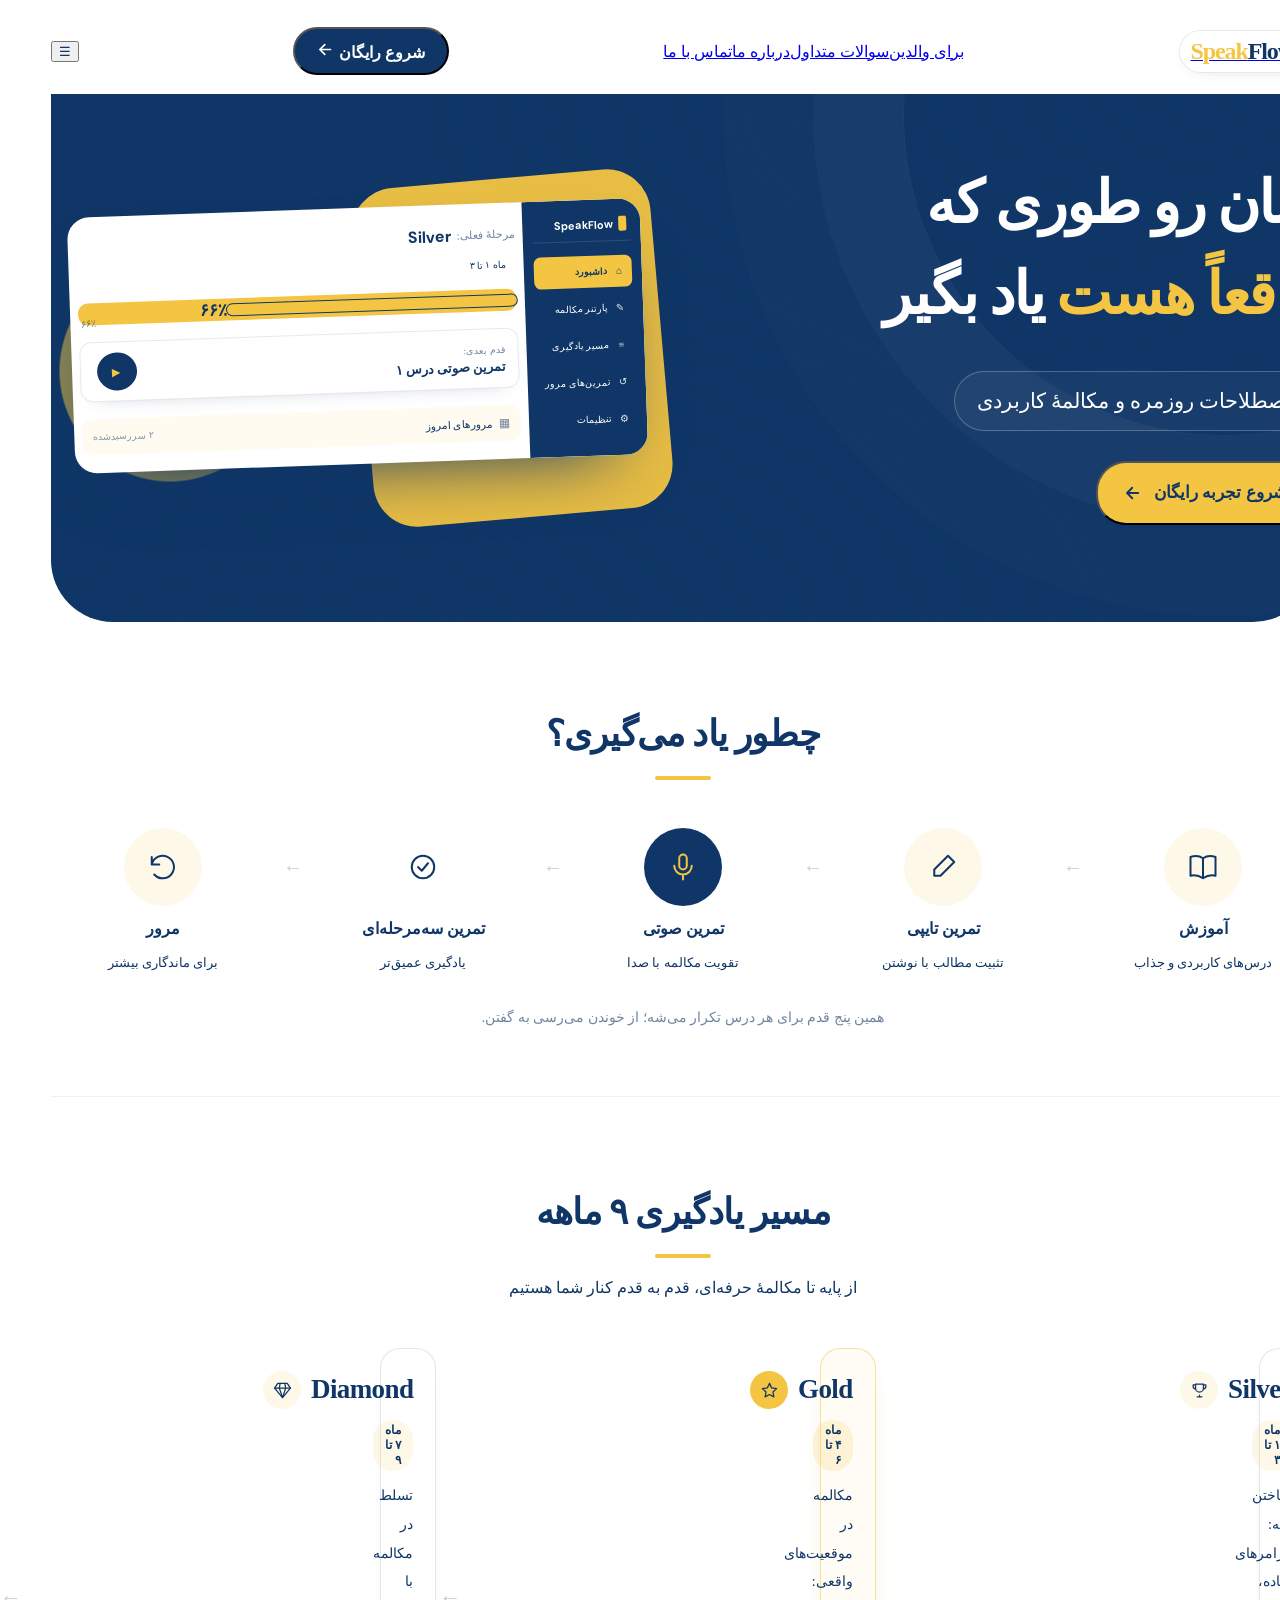
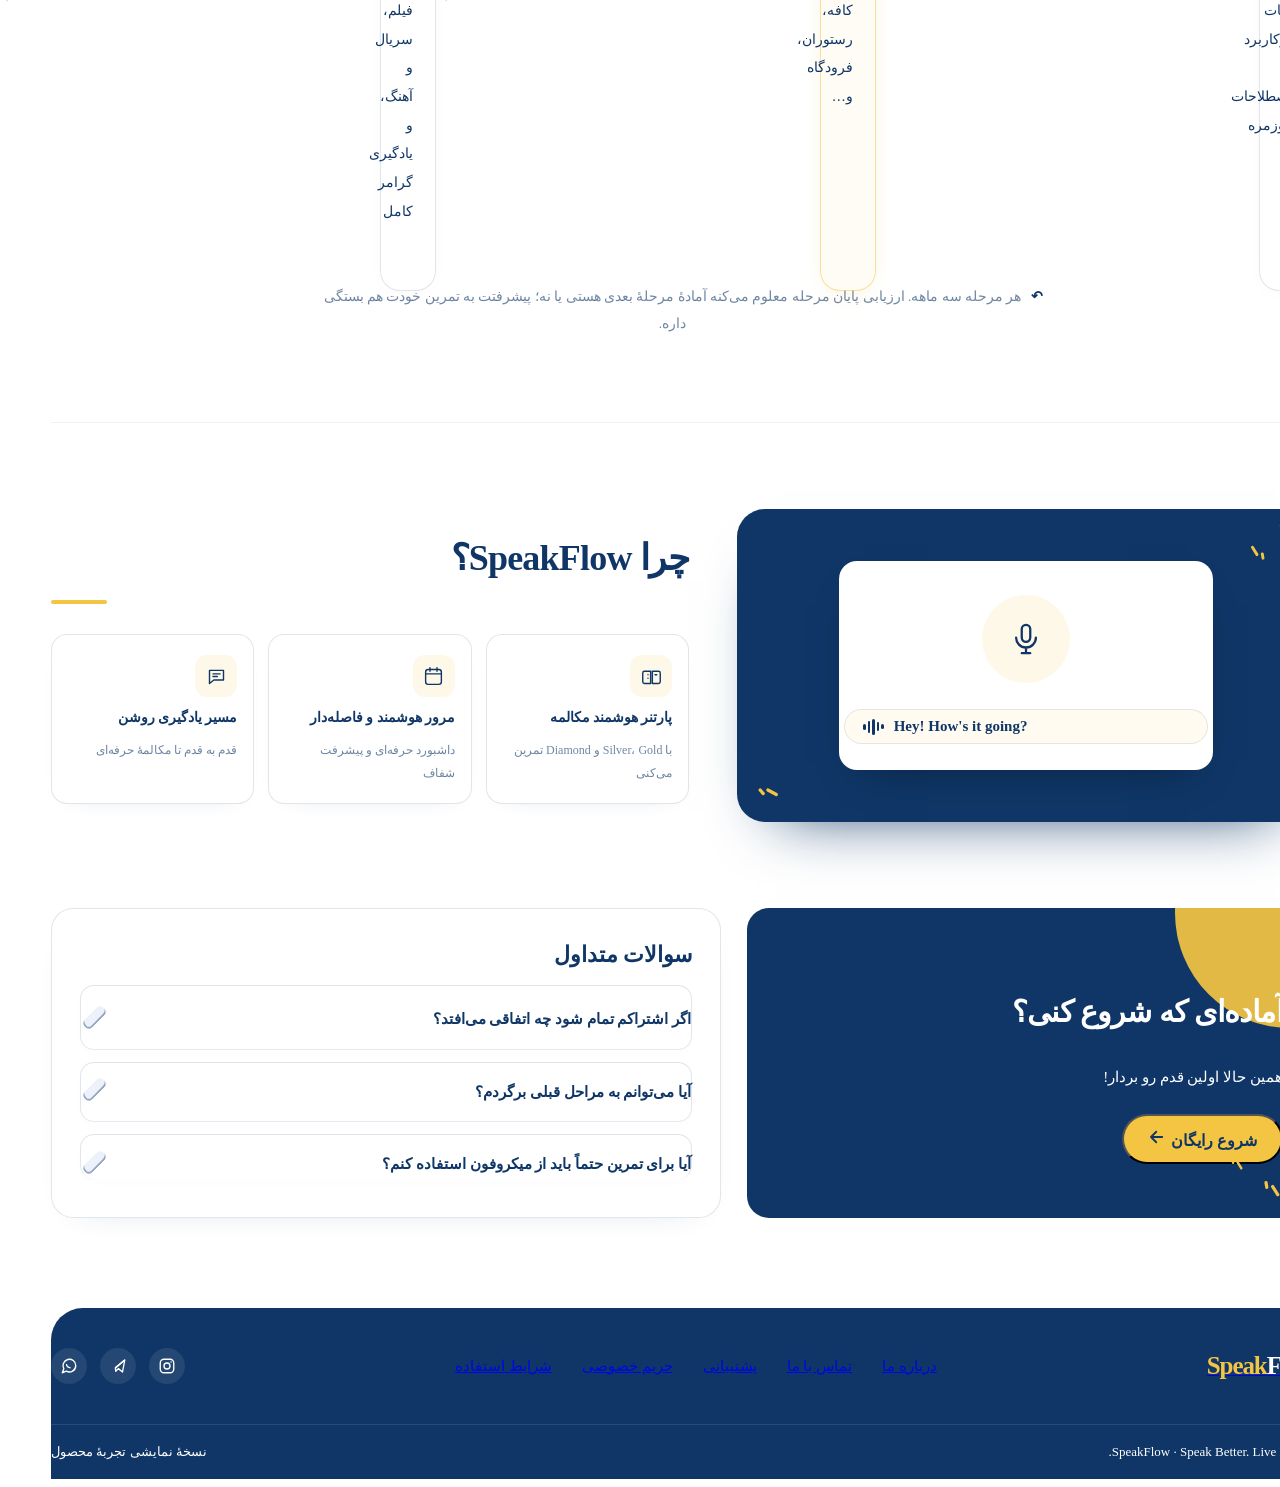
==== commit 80bcc868: "Rebuild the landing page around the reference layout Replace the whole landing with the reference st" ====
--- a/index.html
+++ b/index.html
@@ -4,180 +4,168 @@
   <meta charset="utf-8">
   <meta name="viewport" content="width=device-width, initial-scale=1">
   <meta name="theme-color" content="#0f3666">
-  <meta name="design-version" content="speakflow-journey-v3">
-  <meta name="description" content="با SpeakFlow اصطلاحات روزمره و مکالمهٔ کاربردی را در موقعیت‌های واقعی یاد بگیر؛ زبان را همان‌طور که هست، تمرین کن.">
-  <title>SpeakFlow | زبان رو طوری که واقعا هست یاد بگیر.</title>
+  <meta name="design-version" content="speakflow-landing-v4">
+    <meta name="description" content="با SpeakFlow اصطلاحات روزمره و مکالمهٔ کاربردی را در موقعیت‌های واقعی یاد بگیر؛ زبان را همان‌طور که هست، تمرین کن.">
+    <title>SpeakFlow | زبان رو طوری که واقعا هست یاد بگیر.</title>
   <link rel="preconnect" href="https://fonts.googleapis.com">
   <link rel="preconnect" href="https://fonts.gstatic.com" crossorigin>
   <link href="https://fonts.googleapis.com/css2?family=Vazirmatn:wght@400;500;600;700;800;900&family=DM+Sans:wght@400;500;600;700&display=swap" rel="stylesheet">
   <style>
-    :root{--navy:#0f3666;--deep:#09284e;--yellow:#f4c542;--cream:#faf9f5;--ink:#173552;--muted:#627283;--line:#e0e5e8;--soft:#edf2f7;--white:#fff;--green:#34715b}
-    *{box-sizing:border-box}html{scroll-behavior:smooth;scroll-padding-top:100px}body{margin:0;background:var(--cream);color:var(--ink);font-family:Vazirmatn,sans-serif;font-size:15px;line-height:1.9}button,input,select{font:inherit}button,a{-webkit-tap-highlight-color:transparent}button{cursor:pointer}a{color:inherit;text-decoration:none}button{color:inherit}button:disabled{cursor:default}button:focus-visible,a:focus-visible,summary:focus-visible,select:focus-visible{outline:3px solid #b58310;outline-offset:5px}h1,h2,h3,p{margin:0}h1,h2,h3{line-height:1.65}button{border:0}svg{display:block}::selection{background:var(--yellow);color:var(--navy)}[hidden]{display:none!important}.wrap{width:min(1160px,calc(100% - 64px));margin-inline:auto}.en{font-family:'DM Sans',sans-serif;direction:ltr;unicode-bidi:isolate}.button{display:inline-flex;align-items:center;justify-content:center;gap:16px;padding:13px 24px;border-radius:9px;background:var(--yellow);color:var(--navy);font-weight:700;line-height:1.8;transition:transform .2s,background .2s}.button:hover{background:#ffda65;transform:translateY(-2px)}.button.navy{background:var(--navy);color:white}.button.outline{border:1px solid #cbd4de;background:transparent}.button.outline:hover{background:var(--soft)}.arrow{font-family:sans-serif;font-size:22px;font-weight:400}.eyebrow{display:flex;align-items:center;gap:10px;font-size:12px;font-weight:600;letter-spacing:.2px;color:var(--muted)}.eyebrow:before{content:'';width:21px;height:2px;background:var(--yellow)}.section{padding-block:88px}.heading{font-size:clamp(25px,3.2vw,38px);font-weight:800;letter-spacing:-1px}.intro{color:var(--muted);max-width:590px;margin-top:14px}.pill{display:inline-flex;align-items:center;gap:7px;font-size:11px;border-radius:20px;padding:4px 12px;background:var(--soft)}.dot{width:6px;height:6px;border-radius:50%;background:var(--green)}
-    .header{position:sticky;top:0;z-index:20;background:rgba(250,249,245,.97);border-bottom:1px solid var(--line)}.header-row{height:86px;display:flex;align-items:center;justify-content:space-between;gap:28px}.brand{display:inline-flex;align-items:center;gap:10px;direction:ltr}.brand-name{font-size:25px;font-weight:700;letter-spacing:-1.2px}.brand-mark{width:35px;height:35px;border-radius:10px;background:var(--navy);display:flex;align-items:center;justify-content:center;gap:3px;transform:rotate(-6deg)}.brand-mark i{width:3px;border-radius:3px;background:var(--yellow)}.brand-mark i:nth-child(1),.brand-mark i:nth-child(5){height:9px}.brand-mark i:nth-child(2),.brand-mark i:nth-child(4){height:17px}.brand-mark i:nth-child(3){height:24px}.nav{display:flex;gap:28px;font-size:13px}.nav a:hover{color:#9b6e00}.header-action{font-size:12px;padding:9px 17px}.menu-button{display:none;background:transparent;font-size:23px;padding:5px 10px}
-    .hero{padding:75px 0 65px;overflow:hidden}.hero-grid{display:grid;grid-template-columns:1fr 1fr;align-items:center;gap:65px}.hero h1{font-size:clamp(36px,4.35vw,55px);font-weight:900;letter-spacing:-1.9px;line-height:1.65;margin:22px 0}.hero h1 span{position:relative;display:inline-block;z-index:0}.hero h1 span:after{content:'';position:absolute;bottom:10px;right:-4px;left:-4px;height:14px;z-index:-1;background:var(--yellow);transform:rotate(-2deg);border-radius:50% 15% 30% 10%}.hero-copy>p{font-size:16px;line-height:2.15;color:var(--muted);max-width:460px}.hero-actions{display:flex;align-items:center;gap:23px;margin-top:29px}.text-link{font-size:13px;display:inline-flex;gap:9px;align-items:center;border-bottom:1px solid #b9c4cf;padding-block:5px}.small-note{color:var(--muted);font-size:11px;margin-top:15px}.hero-foot{display:flex;gap:22px;align-items:center;margin-top:32px;font-size:11px;color:var(--muted)}.hero-foot span+span{border-right:1px solid #ccd5de;padding-right:22px}
-    .visual{position:relative;padding:18px 10px 25px 19px}.visual:before{content:'';position:absolute;inset:-9px -14px 0 0;background-image:radial-gradient(#cdd6df 1px,transparent 1px);background-size:17px 17px;z-index:-1}.practice-card{background:white;border:1px solid #dbe2e9;border-radius:19px;box-shadow:0 24px 55px -30px #17355266;transform:rotate(-2deg);overflow:hidden}.practice-top{display:flex;align-items:center;justify-content:space-between;padding:18px 22px;background:var(--navy);color:white}.practice-top .en{font-size:12px;color:#cad8e8}.mini-logo{display:flex;align-items:center;gap:8px;font-weight:600;font-size:12px}.mini-logo b{background:var(--yellow);color:var(--navy);border-radius:7px;padding:1px 7px}.practice-body{padding:23px}.practice-caption{display:flex;justify-content:space-between;align-items:center;font-size:11px;color:var(--muted)}.scene-tabs{display:flex;gap:7px;margin:17px 0 23px}.scene-tab{border:1px solid var(--line);background:white;border-radius:6px;padding:6px 12px;font-size:11px}.scene-tab[aria-selected="true"]{background:var(--navy);border-color:var(--navy);color:white}.chat{display:flex;flex-direction:column;gap:13px;min-height:185px}.bubble{padding:14px 17px;font-family:'DM Sans',sans-serif;font-size:14px;direction:ltr;line-height:1.7;max-width:90%;text-align:left;border-radius:12px 12px 3px 12px;background:var(--soft);align-self:flex-end}.bubble.you{background:#fff5ce;align-self:flex-start;border-radius:12px 12px 12px 3px}.speaker{font-size:9px;color:var(--muted);display:block;margin-bottom:4px;letter-spacing:1px}.correction{border-right:3px solid #78a78d;padding:8px 12px;margin:15px 0 0;background:#f2f7f3;border-radius:5px;font-size:11px}.correction p{margin-top:4px;color:var(--muted)}.correction .en{font-size:13px;color:var(--ink)}.sample-label{display:flex;justify-content:space-between;align-items:center;border-top:1px solid var(--line);margin-top:20px;padding-top:14px;font-size:10px;color:var(--muted)}.sample-label button{background:transparent;color:var(--navy);font-weight:700}.floating-note{position:absolute;bottom:1px;left:-15px;display:flex;align-items:center;gap:12px;background:var(--yellow);padding:13px 19px;border:1px solid #dfb034;border-radius:10px;transform:rotate(3deg);font-size:12px;box-shadow:0 8px 20px #17355212}.floating-note strong{font-size:20px;font-family:'DM Sans',sans-serif}.floating-note span{display:block;font-size:9px}
-    .strip{border-block:1px solid var(--line);padding:23px 0}.strip .wrap{display:flex;justify-content:space-between;align-items:center;gap:20px}.strip-label{font-size:11px;color:var(--muted)}.strip-item{font-size:13px;font-weight:500;display:flex;gap:10px;align-items:center}.strip-item b{color:#9a7419;font-size:15px}
-    .problem-head{display:flex;justify-content:space-between;gap:40px;align-items:end}.problem-head .intro{max-width:360px;font-size:13px}.problems{display:grid;grid-template-columns:repeat(3,1fr);gap:24px;margin-top:36px}.problem{border-top:1px solid #ccd6df;padding-top:23px}.number{font-size:12px;color:#6d7e8e}.problem h3{font-size:18px;margin:13px 0 10px}.problem p{font-size:13px;color:var(--muted);line-height:2}
-    .method{background:var(--navy);color:white;position:relative;overflow:hidden}.method:before{content:'Speak. Repeat.';position:absolute;bottom:-65px;left:-20px;font-family:'DM Sans',sans-serif;direction:ltr;font-size:170px;letter-spacing:-10px;font-weight:700;color:#ffffff03;pointer-events:none;white-space:nowrap}.method .eyebrow{color:#c0d0e0}.method .heading{margin-top:12px}.method .intro{color:#bfcede}.method-grid{display:grid;grid-template-columns:repeat(4,1fr);gap:27px;margin-top:44px;position:relative}.method-card{border-top:1px solid #527192;padding-top:23px}.method-index{font-family:'DM Sans',sans-serif;font-size:13px;color:var(--yellow);display:flex;justify-content:space-between}.method-card h3{font-size:19px;margin:20px 0 10px}.method-card p{font-size:12px;color:#c7d6e5}.method-card .example{display:block;font-size:11px;color:#fff1ba;margin-top:19px}
-    .path-head{max-width:640px;margin-bottom:34px}.path-head .heading{margin-top:12px}.path-grid{display:grid;grid-template-columns:repeat(3,1fr);gap:20px}.level{padding:27px 27px 23px;background:white;border:1px solid var(--line);border-radius:12px;position:relative;overflow:hidden}.level:after{position:absolute;left:-5px;top:10px;font-size:90px;line-height:1;font-weight:800;font-family:'DM Sans',sans-serif;color:#0f366606;content:attr(data-index)}.level.active{border-top:3px solid var(--navy)}.level.gold{border-top:3px solid var(--yellow)}.level.diamond{border-top:3px solid #83a6c9}.level-top{display:flex;justify-content:space-between;align-items:center;position:relative}.level h3{font-size:27px}.level-top span{font-size:11px;color:var(--muted)}.level h4{font-size:15px;margin:20px 0 8px}.level p{font-size:12px;color:var(--muted)}.level-bottom{border-top:1px solid var(--line);margin-top:23px;padding-top:15px;font-size:11px;color:var(--muted)}.path-note{margin-top:20px;font-size:12px;display:flex;align-items:center;gap:9px;color:var(--muted)}.path-note b{color:var(--navy)}
-    .daily{padding:0 0 88px}.daily-box{display:grid;grid-template-columns:1fr 1fr;gap:65px;align-items:center;background:#eaf0f5;border-radius:18px;padding:48px}.daily-copy .heading{font-size:30px;margin-top:12px}.daily-copy p{font-size:13px;color:var(--muted);margin:16px 0 24px}.daily-list{display:grid;gap:13px}.task{padding:17px 19px;border:1px solid #dce4ec;border-radius:10px;background:white;display:flex;gap:15px;align-items:center}.task-icon{width:34px;height:34px;flex-shrink:0;display:grid;place-items:center;border-radius:50%;font-family:'DM Sans',sans-serif;font-size:12px;background:var(--soft);color:var(--navy)}.task:first-child .task-icon{background:#e5f0e7;color:var(--green)}.task:nth-child(2){border-color:#a6bacd;box-shadow:0 6px 20px #17355209;transform:translateX(-10px)}.task h3{font-size:12px}.task p{font-size:10px;color:var(--muted);margin-top:3px}.task .task-status{margin-right:auto;font-size:9px;color:var(--muted);white-space:nowrap}
-    .plans{border-top:1px solid var(--line);padding-top:75px}.plans-head{text-align:center;max-width:650px;margin:auto}.plans-head .eyebrow{justify-content:center}.plans-head .heading{margin-top:13px}.plans-head .intro{font-size:13px;margin-inline:auto}.plan-grid{display:grid;grid-template-columns:repeat(3,1fr);gap:20px;margin-top:36px}.plan{border:1px solid var(--line);padding:28px;background:white;border-radius:12px;display:flex;flex-direction:column}.plan:nth-child(2){background:var(--navy);color:white;border-color:var(--navy)}.plan .en{font-size:24px;font-weight:600}.plan h3{font-size:15px;margin:15px 0 10px}.plan p{font-size:12px;color:var(--muted)}.plan:nth-child(2) p{color:#c5d4e4}.plan ul{list-style:none;padding:0;margin:21px 0;font-size:12px}.plan li{padding-block:5px}.plan li:before{content:'✓';margin-left:9px;color:#6c927e}.plan:nth-child(2) li:before{color:var(--yellow)}.plan .button{font-size:12px;width:100%;margin-top:auto}.plans-note{text-align:center;color:var(--muted);font-size:11px;margin-top:22px}.plans-note strong{font-weight:500}
-    .story{display:grid;grid-template-columns:1fr 1.2fr;gap:75px;align-items:start;border-top:1px solid var(--line)}.story .heading{margin-top:12px;font-size:30px}.story blockquote{margin:0;font-size:17px;line-height:2.3}.founder{display:flex;gap:12px;align-items:center;margin-top:22px}.founder-symbol{width:40px;height:40px;border-radius:50%;display:grid;place-items:center;background:#e6ecf2;font-size:16px}.founder strong{display:block;font-size:12px}.founder p{font-size:10px;color:var(--muted)}.faq-layout{display:grid;grid-template-columns:.8fr 1.2fr;gap:80px}.faq-layout .heading{margin-top:12px;font-size:30px}.faq-list details{border-bottom:1px solid var(--line);padding:19px 0}.faq-list details:first-child{padding-top:0}.faq-list summary{font-size:14px;font-weight:600;cursor:pointer;list-style:none;display:flex;justify-content:space-between;gap:20px}.faq-list summary::-webkit-details-marker{display:none}.faq-list summary:after{content:'+';font-size:23px;font-family:'DM Sans',sans-serif;line-height:1.2;color:var(--muted)}.faq-list details[open] summary:after{content:'−'}.faq-list details p{color:var(--muted);font-size:12px;margin-top:13px;line-height:2.1}
-    .last-cta{background:var(--yellow);border-radius:16px;padding:43px 48px;display:flex;align-items:center;justify-content:space-between;gap:35px;margin-bottom:65px;position:relative;overflow:hidden}.last-cta h2{font-size:27px;font-weight:800}.last-cta p{font-size:13px;margin-top:9px}.last-cta .button{white-space:nowrap}.footer{background:var(--deep);color:white;padding:40px 0 24px}.footer-main{display:flex;align-items:center;justify-content:space-between;gap:30px}.footer .brand-mark{background:#ffffff10}.footer-tagline{font-size:11px;color:#c0ccdb;margin-top:12px}.footer-links{display:flex;gap:27px;font-size:12px;color:#d0dbe8}.footer-bottom{border-top:1px solid #ffffff1a;margin-top:30px;padding-top:20px;display:flex;justify-content:space-between;font-size:10px;color:#a6bad1}
-    @media(min-width:1400px){.hero{padding-block:95px}}
-    @media(max-width:1000px){.wrap{width:calc(100% - 44px)}.hero-grid{gap:30px}.hero h1{font-size:40px}.nav{gap:18px;font-size:12px}.hero-actions{gap:14px}.hero-actions .button{padding-inline:16px;font-size:13px}.practice-body{padding:18px}.floating-note{left:0}.daily-box{gap:30px;padding:35px}.story,.faq-layout{gap:40px}}
-    @media(max-width:760px){.wrap{width:calc(100% - 36px)}.header-row{height:71px;gap:15px;flex-wrap:wrap}.brand-name{font-size:22px}.brand-mark{width:31px;height:31px}.menu-button{display:block}.header-action{margin-right:auto;font-size:11px;padding:8px 13px}.nav{display:none;position:absolute;top:71px;right:0;left:0;background:var(--cream);padding:20px;border-bottom:1px solid var(--line);flex-direction:column;gap:17px}.nav.open{display:flex}.hero{padding:38px 0 40px}.hero-grid{grid-template-columns:1fr;gap:36px}.hero h1{font-size:clamp(34px,8vw,48px);margin:15px 0}.hero-copy>p{font-size:14px;max-width:100%}.hero h1 br{display:none}.hero-actions{margin-top:23px;gap:20px}.hero-actions .button{font-size:13px;padding:12px 18px}.hero-foot{margin-top:24px}.visual{width:min(480px,100%);margin-inline:auto;padding-inline:12px}.floating-note{bottom:-2px;left:0;font-size:11px}.strip .wrap{flex-wrap:wrap;justify-content:center;gap:12px 24px}.strip-label{width:100%;text-align:center}.strip-item{font-size:11px}.section{padding-block:55px}.problem-head{display:block}.problem-head .intro{max-width:100%}.problems{gap:20px;grid-template-columns:1fr;margin-top:25px}.problem{display:grid;grid-template-columns:28px 1fr;gap:0 10px;padding-top:18px}.problem h3{margin:0 0 8px;font-size:16px}.problem p{grid-column:2;font-size:12px}.method-grid{grid-template-columns:1fr 1fr;gap:30px 24px;margin-top:28px}.method-card h3{font-size:17px;margin-top:13px}.method-card p{font-size:11px}.method-card .example{font-size:10px;margin-top:13px}.path-grid{grid-template-columns:1fr;gap:14px}.level{padding:22px}.level h4{margin-top:12px}.level-bottom{margin-top:15px;padding-top:11px}.path-note{align-items:start;font-size:11px}.daily{padding-bottom:55px}.daily-box{grid-template-columns:1fr;padding:27px 20px;gap:30px}.daily-copy .heading{font-size:26px}.task:nth-child(2){transform:none}.plan-grid{grid-template-columns:1fr;gap:15px}.plan{padding:25px}.plan .en{font-size:23px}.plans-note{font-size:10px}.story{grid-template-columns:1fr;gap:25px}.story blockquote{font-size:15px}.faq-layout{grid-template-columns:1fr;gap:30px}.faq-list summary{font-size:13px}.last-cta{flex-direction:column;align-items:start;padding:29px 25px;margin-bottom:40px;gap:22px}.last-cta h2{font-size:24px}.last-cta p{font-size:12px}.last-cta .button{font-size:12px}.footer-main{align-items:start;flex-direction:column;gap:23px}.footer-links{gap:22px;font-size:11px}.footer-bottom{gap:14px;flex-direction:column}.dialog-body{padding:23px}.dialog-body h2{font-size:20px}}
-    @media(prefers-reduced-motion:reduce){html{scroll-behavior:auto}*,*:before,*:after{transition:none!important;animation:none!important}}
+:root{--cream:#f6f8fc;--soft:#edf2fb;--muted:#566b83;--line:#dfe6f0;--electric:#245de8;--radius:22px;--card-shadow:0 9px 35px -22px #15376b50}
   </style>
-  <link rel="stylesheet" href="app.css?v=10">
+  <link rel="stylesheet" href="app.css?v=13">
 </head>
 <body>
   <a href="#main" class="skip-link" style="position:absolute;inset-inline-start:16px;top:-70px;z-index:100;background:white;padding:10px" onfocus="this.style.top='10px'" onblur="this.style.top='-70px'">رفتن به محتوای اصلی</a>
   <header class="header">
-    <div class="wrap header-row">
-      <a class="brand" href="#" aria-label="SpeakFlow، خانه"><span class="brand-mark" aria-hidden="true"><i></i><i></i><i></i><i></i><i></i></span><span class="brand-name en">SpeakFlow</span></a>
-      <nav class="nav" id="main-nav" aria-label="منوی اصلی"><a href="#method">چطور یاد می‌گیری؟</a><a href="#path">سفر نُه · مسیر ۹ماهه</a><a href="#plans">اشتراک‌ها</a><a href="#story">داستان ما</a></nav>
-      <a class="text-link" href="#/login" style="font-size:12px">ورود</a><button class="button header-action" data-start>شروع رایگان <span aria-hidden="true">↖</span></button>
+    <div class="wrap sf-header">
+      <a class="brand" href="#" aria-label="SpeakFlow، خانه"><span class="brand-mark" aria-hidden="true"><i></i><i></i><i></i><i></i><i></i></span><span class="brand-name en"><b>Speak</b>Flow</span></a>
+      <nav class="nav" id="main-nav" aria-label="منوی اصلی"><a href="#/parent">برای والدین</a><a href="#faq">سوالات متداول</a><a href="#why">درباره ما</a><a href="#/support">تماس با ما</a></nav>
+      <button class="button header-action" data-start>شروع رایگان <svg viewBox="0 0 24 24" width="18" height="18" fill="none" stroke="currentColor" stroke-width="2.4" stroke-linecap="round" stroke-linejoin="round" aria-hidden="true"><path d="M19 12H5m6-7-7 7 7 7"/></svg></button>
       <button class="menu-button" id="menu-toggle" aria-label="باز کردن منو" aria-expanded="false" aria-controls="main-nav">☰</button>
     </div>
   </header>
+
   <main id="main">
     <section class="hero" id="hero" aria-labelledby="hero-title">
       <div class="wrap hero-grid">
         <div class="hero-copy">
-          <h1 id="hero-title">زبان رو طوری که<br><span>واقعا هست</span> یاد بگیر.</h1>
-          <p class="hero-lead">اصطلاحات روزمره و مکالمهٔ کاربردی؛ همون‌جوری که آدم‌ها توی کافه، فیلم و سفر حرف می‌زنن.</p>
-          <div class="hero-actions">
-            <button class="button" data-start>شروع کن، رایگانه <span class="arrow" aria-hidden="true">←</span></button>
-            <a class="text-link" href="#method">ببین چطور کار می‌کنه</a>
-          </div>
+          <h1 id="hero-title">زبان رو طوری که<br><span>واقعاً هست</span> یاد بگیر</h1>
+          <p class="hero-lead">اصطلاحات روزمره و مکالمهٔ کاربردی</p>
+          <button class="button hero-cta" data-start>شروع تجربه رایگان <svg viewBox="0 0 24 24" width="18" height="18" fill="none" stroke="currentColor" stroke-width="2.4" stroke-linecap="round" stroke-linejoin="round" aria-hidden="true"><path d="M19 12H5m6-7-7 7 7 7"/></svg></button>
         </div>
-        <div class="hero-stage" role="group" aria-label="نمونهٔ یک مکالمه و بازخورد">
-          <div class="practice-card">
-            <div class="practice-top">
-              <div class="mini-logo">
-                <span class="mini-logo-copy"><strong>پارتنر مکالمه</strong><small>Silver · ماه ۱ از ۹</small></span>
+        <div class="hero-mock" role="group" aria-label="نمونهٔ داشبورد یادگیری؛ مرحلهٔ Silver، ۶۶٪ پیشرفت و قدم بعدی تمرین صوتی درس ۱">
+          <span class="hero-mock-frame" aria-hidden="true"></span>
+          <div class="mock-app">
+            <div class="mock-side">
+              <div class="mock-brand"><span class="mock-mark" aria-hidden="true"></span>SpeakFlow</div>
+              <ul>
+                <li class="is-on"><b aria-hidden="true">⌂</b>داشبورد</li>
+                <li><b aria-hidden="true">✎</b>پارتنر مکالمه</li>
+                <li><b aria-hidden="true">≡</b>مسیر یادگیری</li>
+                <li><b aria-hidden="true">↺</b>تمرین‌های مرور</li>
+                <li><b aria-hidden="true">⚙</b>تنظیمات</li>
+              </ul>
+            </div>
+            <div class="mock-main">
+              <div class="mock-top">
+                <span class="mock-level"><small>مرحلهٔ فعلی:</small><strong>Silver</strong></span>
+                <span class="mock-chip">ماه ۱ تا ۳</span>
               </div>
-              <span class="en">01</span>
-            </div>
-            <div class="practice-body">
-              <div class="scene-tabs" role="tablist" aria-label="موقعیت مکالمه"><button class="scene-tab" id="tab-cafe" role="tab" aria-selected="true" aria-controls="scene-panel" data-scene="cafe">توی کافه</button><button class="scene-tab" id="tab-film" role="tab" aria-selected="false" aria-controls="scene-panel" tabindex="-1" data-scene="film">فیلم و سریال</button><button class="scene-tab" id="tab-travel" role="tab" aria-selected="false" aria-controls="scene-panel" tabindex="-1" data-scene="travel">توی سفر</button></div>
-              <div id="scene-panel" role="tabpanel" aria-labelledby="tab-cafe" tabindex="0">
-                <div class="chat"><div class="bubble"><span class="speaker">YOUR PARTNER</span><span id="partner-line">Hey! What would you like to drink?</span></div><div class="bubble you"><span class="speaker">YOU</span><span id="user-line">I want a coffee, please.</span></div></div>
-                <div class="correction"><strong>یه راه طبیعی‌تر برای گفتنش</strong><p class="en" id="better-line">I'd like a coffee, please.</p><p id="tip-line">برای سفارش‌دادن، «I'd like» مؤدبانه‌تره.</p></div>
+              <div class="mock-bar"><span></span><b>۶۶٪</b></div>
+              <div class="mock-foot">
+                <div class="mock-next"><small>قدم بعدی:</small><strong>تمرین صوتی درس ۱</strong></div>
+                <span class="mock-play" aria-hidden="true">▶</span>
               </div>
+              <div class="mock-due"><b aria-hidden="true">▦</b><span>مرورهای امروز</span><small>۲ سررسیدشده</small></div>
             </div>
           </div>
         </div>
       </div>
     </section>
-    <section class="strip" aria-label="از یادگرفتن تا به‌کاربردن"><div class="wrap"><span class="strip-label">از یادگرفتن تا به‌کاربردن</span><span class="strip-item"><b aria-hidden="true">↗</b> موقعیت‌های آشنا</span><span class="strip-item"><b aria-hidden="true">≋</b> پارتنر هوش مصنوعی</span><span class="strip-item"><b aria-hidden="true">↶</b> مرور هدفمند</span><span class="strip-item"><b aria-hidden="true">◎</b> مسیر مشخص</span></div></section>
-    <section class="section wrap" id="problem" aria-labelledby="problem-title">
-      <div class="problem-head"><div><div class="eyebrow">شاید برای تو هم آشنا باشه</div><h2 class="heading" id="problem-title">بلدی، ولی وقت حرف‌زدن گیر می‌کنی؟</h2></div><p class="intro">گاهی چیزی که کم داریم یه درس جدید نیست؛ یه فرصت برای استفاده از چیزیه که یاد گرفتیم.</p></div>
-      <div class="problems"><article class="problem"><span class="number en">01 /</span><h3>جمله‌اش توی ذهنمه، ولی…</h3><p>می‌فهمی طرف مقابل چی می‌گه، اما تا بخوای جواب بدی، کلی دنبال کلمه و جمله می‌گردی.</p></article><article class="problem"><span class="number en">02 /</span><h3>با کی تمرین کنم؟</h3><p>دلت می‌خواد حرف بزنی؛ بدون نگرانی از قضاوت و بدون اینکه منتظر هماهنگ‌شدن با کسی بمونی.</p></article><article class="problem"><span class="number en">03 /</span><h3>خوندمش؛ چرا یادم نمیاد؟</h3><p>کلمه‌ها و نکته‌ها رو می‌خونی، اما چون ازشون استفاده نمی‌کنی، موقع نیاز یادت نمیان.</p></article></div>
-    </section>
-    <section class="section method" id="method" aria-labelledby="method-title">
+    <section class="section how" id="method" aria-labelledby="how-title">
       <div class="wrap">
-        <div class="method-head">
-          <div class="eyebrow">پارتنر مکالمه</div>
-          <h2 class="heading" id="method-title">درس که تموم شد،<br>تازه تمرین شروع می‌شه.</h2>
-          <p class="intro">همون چیزی که توی درس دیدی، همون‌جا به کارش می‌بری؛ اول با نوشتن، بعد با حرف‌زدن.</p>
-        </div>
-        <ol class="loop-track" aria-label="از آموزش تا مرور">
-          <li class="loop-step"><span class="loop-num" aria-hidden="true">۱</span><strong>آموزش</strong><small>یه درس کوتاه، یک موقعیت</small></li>
-          <li class="loop-step"><span class="loop-num" aria-hidden="true">۲</span><strong>تمرین تایپی</strong><small>همون جمله رو بنویس</small></li>
-          <li class="loop-step"><span class="loop-num" aria-hidden="true">۳</span><strong>تمرین صوتی</strong><small>همون جمله رو بگو</small></li>
-          <li class="loop-step loop-step-key"><span class="loop-num" aria-hidden="true">۴</span><strong>سه مرحله تمرین</strong><small>تصویر، گفت‌وگو، بازگویی</small></li>
-          <li class="loop-step"><span class="loop-num" aria-hidden="true">۵</span><strong>مرور</strong><small>سر وقتش برمی‌گرده</small></li>
+        <h2 class="sf-title" id="how-title">چطور یاد می‌گیری؟</h2>
+        <ol class="how-flow" aria-label="از آموزش تا مرور">
+          <li class="how-step"><span class="how-icon" aria-hidden="true"><svg viewBox="0 0 24 24" fill="none" stroke="currentColor" stroke-width="1.6" stroke-linecap="round" stroke-linejoin="round" aria-hidden="true"><path d="M12 5C9 3 5 3 2 4v15c4-1 7 0 10 2 3-2 6-3 10-2V4c-3-1-7-1-10 1Zm0 0v16"/></svg></span><strong>آموزش</strong><small>درس‌های کاربردی و جذاب</small></li>
+          <li class="how-arrow" aria-hidden="true">←</li>
+          <li class="how-step"><span class="how-icon" aria-hidden="true"><svg viewBox="0 0 24 24" fill="none" stroke="currentColor" stroke-width="1.6" stroke-linecap="round" stroke-linejoin="round" aria-hidden="true"><path d="M16 3l5 5-11 11H5v-5L16 3Z"/></svg></span><strong>تمرین تایپی</strong><small>تثبیت مطالب با نوشتن</small></li>
+          <li class="how-arrow" aria-hidden="true">←</li>
+          <li class="how-step"><span class="how-icon" aria-hidden="true"><svg viewBox="0 0 24 24" fill="none" stroke="currentColor" stroke-width="1.6" stroke-linecap="round" stroke-linejoin="round" aria-hidden="true"><rect x="9" y="2" width="6" height="12" rx="3"/><path d="M5 11a7 7 0 0 0 14 0M12 18v4"/></svg></span><strong>تمرین صوتی</strong><small>تقویت مکالمه با صدا</small></li>
+          <li class="how-arrow" aria-hidden="true">←</li>
+          <li class="how-step"><span class="how-icon" aria-hidden="true"><svg viewBox="0 0 24 24" fill="none" stroke="currentColor" stroke-width="1.6" stroke-linecap="round" stroke-linejoin="round" aria-hidden="true"><circle cx="12" cy="12" r="9"/><path d="m8 12 3 3 5-6"/></svg></span><strong>تمرین سه‌مرحله‌ای</strong><small>یادگیری عمیق‌تر</small></li>
+          <li class="how-arrow" aria-hidden="true">←</li>
+          <li class="how-step"><span class="how-icon" aria-hidden="true"><svg viewBox="0 0 24 24" fill="none" stroke="currentColor" stroke-width="1.6" stroke-linecap="round" stroke-linejoin="round" aria-hidden="true"><path d="M3 10a9 9 0 1 1 2 8M3 4v6h6"/></svg></span><strong>مرور</strong><small>برای ماندگاری بیشتر</small></li>
         </ol>
-        <div class="drill-row" aria-label="سه مرحلهٔ تمرین">
-          <span class="drill-label">داخل مرحلهٔ چهارم</span>
-          <span class="drill-chip"><b>تصویر</b> چی می‌بینی؟</span>
-          <span class="drill-chip"><b>گفت‌وگو</b> جواب بده</span>
-          <span class="drill-chip"><b>بازگویی</b> بدون نگاه بگو</span>
-        </div>
-        <p class="loop-note">این مسیر برای هر درس تکرار می‌شه؛ نه فقط درس اول.</p>
+        <p class="loop-note">همین پنج قدم برای هر درس تکرار می‌شه؛ از خوندن می‌رسی به گفتن.</p>
       </div>
     </section>
-    <section class="section wrap" id="path" aria-labelledby="path-title">
-      <div class="path-head">
-        <div class="eyebrow">مسیر یادگیری</div>
-        <h2 class="heading" id="path-title">همه از Silver شروع می‌کنن؛<br>حتی اگه قبلاً چیزی خونده باشی.</h2>
-        <p class="intro">سطح فعلیت نقطهٔ شروع رو عوض نمی‌کنه. مسیر نُه‌ماهه سه مرحلهٔ سه‌ماهه داره و هر مرحله یه هدف روشن.</p>
+    <section class="section path-band" id="path" aria-labelledby="path-title">
+      <div class="wrap">
+        <h2 class="sf-title" id="path-title">مسیر یادگیری ۹ ماهه</h2>
+        <p class="sf-sub">از پایه تا مکالمهٔ حرفه‌ای، قدم به قدم کنار شما هستیم</p>
+        <ol class="route" aria-label="سه مرحلهٔ مسیر">
+          <li class="route-stop">
+            <span class="route-arrow" aria-hidden="true">←</span>
+            <div class="route-content">
+              <div class="route-top"><h3 class="en">Silver</h3><span class="route-icon" aria-hidden="true"><svg viewBox="0 0 24 24" fill="none" stroke="currentColor" stroke-width="1.6" stroke-linecap="round" stroke-linejoin="round" aria-hidden="true"><path d="M7 4h10v5a5 5 0 0 1-10 0V4Z"/><path d="M7 5H4v2a3 3 0 0 0 3 3m10-5h3v2a3 3 0 0 1-3 3M9 20h6m-3-2v2"/></svg></span></div>
+              <span class="route-badge">ماه ۱ تا ۳</span>
+              <p>ساختن پایه: گرامرهای ساده، لغات پرکاربرد و اصطلاحات روزمره</p>
+            </div>
+          </li>
+          <li class="route-stop is-gold">
+            <span class="route-arrow" aria-hidden="true">←</span>
+            <div class="route-content">
+              <div class="route-top"><h3 class="en">Gold</h3><span class="route-icon" aria-hidden="true"><svg viewBox="0 0 24 24" fill="none" stroke="currentColor" stroke-width="1.6" stroke-linecap="round" stroke-linejoin="round" aria-hidden="true"><path d="m12 3 2.7 5.7 6.3.9-4.6 4.3 1.1 6.1L12 17.1 6.5 20l1.1-6.1L3 9.6l6.3-.9L12 3Z"/></svg></span></div>
+              <span class="route-badge">ماه ۴ تا ۶</span>
+              <p>مکالمه در موقعیت‌های واقعی: کافه، رستوران، فرودگاه و…</p>
+            </div>
+          </li>
+          <li class="route-stop">
+            <span class="route-arrow" aria-hidden="true">←</span>
+            <div class="route-content">
+              <div class="route-top"><h3 class="en">Diamond</h3><span class="route-icon" aria-hidden="true"><svg viewBox="0 0 24 24" fill="none" stroke="currentColor" stroke-width="1.6" stroke-linecap="round" stroke-linejoin="round" aria-hidden="true"><path d="M6 3h12l4 6-10 12L2 9l4-6Z"/><path d="M2 9h20M9 3l-1 6 4 12 4-12-1-6"/></svg></span></div>
+              <span class="route-badge">ماه ۷ تا ۹</span>
+              <p>تسلط در مکالمه با فیلم، سریال و آهنگ، و یادگیری گرامر کامل</p>
+            </div>
+          </li>
+        </ol>
+        <p class="path-note"><b aria-hidden="true">↶</b> هر مرحله سه ماهه. ارزیابی پایان مرحله معلوم می‌کنه آمادهٔ مرحلهٔ بعدی هستی یا نه؛ پیشرفتت به تمرین خودت هم بستگی داره.</p>
       </div>
-      <div class="landing-quest" aria-label="ایستگاه‌های ۹ ماهه"><a href="#/roadmap" class="quest-month"><span>1</span>ماه 1</a><a href="#/roadmap" class="quest-month"><span>2</span>ماه 2</a><a href="#/roadmap" class="quest-month"><span>3</span>ماه 3</a><a href="#/roadmap" class="quest-month"><span>4</span>ماه 4</a><a href="#/roadmap" class="quest-month"><span>5</span>ماه 5</a><a href="#/roadmap" class="quest-month"><span>6</span>ماه 6</a><a href="#/roadmap" class="quest-month"><span>7</span>ماه 7</a><a href="#/roadmap" class="quest-month"><span>8</span>ماه 8</a><a href="#/roadmap" class="quest-month"><span>9</span>ماه 9</a></div>
-      <ol class="route" aria-label="سه مرحلهٔ مسیر">
-        <li class="route-stop silver">
-          <div class="route-marker" aria-hidden="true">۱</div>
-          <div class="route-content">
-            <div class="route-meta"><span class="route-badge">ماه ۱ تا ۳</span><span class="route-feel">پایه رو می‌سازی</span></div>
-            <h3 class="en">Silver</h3>
-            <ul class="route-tags"><li>گرامر ساده</li><li>لغت‌های پرکاربرد</li><li>اصطلاح روزمره</li><li>کلیدواژه</li></ul>
-            <p class="route-more">با جمله‌های کوتاه و گرامر ساده شروع می‌کنی؛ همون چیزهایی که پیش‌نیاز هر مکالمه‌ای هستن، بدون حفظ کردن قواعد.</p>
+    </section>
+    <section class="section wrap why" id="why" aria-labelledby="why-title">
+      <div class="why-voice" role="group" aria-label="نمونهٔ تمرین گفتاری">
+        <span class="voice-tick t1" aria-hidden="true"></span>
+        <span class="voice-tick t2" aria-hidden="true"></span>
+        <span class="voice-tick t3" aria-hidden="true"></span>
+        <div class="voice-panel">
+          <span class="voice-mic" aria-hidden="true"><svg viewBox="0 0 24 24" fill="none" stroke="currentColor" stroke-width="1.6" stroke-linecap="round" stroke-linejoin="round" aria-hidden="true"><rect x="9" y="2" width="6" height="12" rx="3"/><path d="M5 11a7 7 0 0 0 14 0M12 18v4m-3 0h6"/></svg></span>
+          <div class="voice-line"><span class="voice-wave" aria-hidden="true"><i></i><i></i><i></i><i></i><i></i></span><span class="en">Hey! How&#39;s it going?</span></div>
+        </div>
+      </div>
+      <div class="why-copy">
+        <h2 class="sf-title" id="why-title">چرا SpeakFlow؟</h2>
+        <ul class="why-grid">
+          <li class="why-card"><span class="why-icon" aria-hidden="true"><svg viewBox="0 0 24 24" fill="none" stroke="currentColor" stroke-width="1.6" stroke-linecap="round" stroke-linejoin="round" aria-hidden="true"><path d="M4 6h7v14H4a2 2 0 0 1-2-2V8a2 2 0 0 1 2-2Zm16 0h-7v14h7a2 2 0 0 0 2-2V8a2 2 0 0 0-2-2Z"/><path d="M8 10h.01M8 14h.01M16 10h2"/></svg></span><strong>پارتنر هوشمند مکالمه</strong><p>با Silver، Gold و Diamond تمرین می‌کنی</p></li>
+          <li class="why-card"><span class="why-icon" aria-hidden="true"><svg viewBox="0 0 24 24" fill="none" stroke="currentColor" stroke-width="1.6" stroke-linecap="round" stroke-linejoin="round" aria-hidden="true"><rect x="3" y="4" width="18" height="17" rx="3"/><path d="M3 9h18M8 2v4m8-4v4"/></svg></span><strong>مرور هوشمند و فاصله‌دار</strong><p>داشبورد حرفه‌ای و پیشرفت شفاف</p></li>
+          <li class="why-card"><span class="why-icon" aria-hidden="true"><svg viewBox="0 0 24 24" fill="none" stroke="currentColor" stroke-width="1.6" stroke-linecap="round" stroke-linejoin="round" aria-hidden="true"><path d="M4 5h16v11H9l-5 4V5Z"/><path d="M8 9h8m-8 3h5"/></svg></span><strong>مسیر یادگیری روشن</strong><p>قدم به قدم تا مکالمهٔ حرفه‌ای</p></li>
+        </ul>
+      </div>
+    </section>
+    <section class="wrap final-wrap" aria-label="شروع یادگیری">
+      <div class="final-split">
+        <div class="final-cta">
+          <span class="final-tick f1" aria-hidden="true"></span>
+          <span class="final-tick f2" aria-hidden="true"></span>
+          <span class="final-tick f3" aria-hidden="true"></span>
+          <div>
+            <h2>آماده‌ای که شروع کنی؟</h2>
+            <p>همین حالا اولین قدم رو بردار!</p>
           </div>
-        </li>
-        <li class="route-stop gold">
-          <div class="route-marker" aria-hidden="true">۲</div>
-          <div class="route-content">
-            <div class="route-meta"><span class="route-badge">ماه ۴ تا ۶</span><span class="route-feel">توی موقعیت واقعی حرف می‌زنی</span></div>
-            <h3 class="en">Gold</h3>
-            <ul class="route-tags"><li>کافه</li><li>رستوران</li><li>فرودگاه</li><li>خرید</li></ul>
-            <p class="route-more">گرامر و لغت‌هایی که توی مکالمه بیشتر به کارت می‌آن، وسط موقعیت‌های روزمره تمرین می‌شن.</p>
+          <button class="button" data-start>شروع رایگان <svg viewBox="0 0 24 24" width="18" height="18" fill="none" stroke="currentColor" stroke-width="2.4" stroke-linecap="round" stroke-linejoin="round" aria-hidden="true"><path d="M19 12H5m6-7-7 7 7 7"/></svg></button>
+        </div>
+        <div class="faq" id="faq">
+          <h2 class="faq-title">سوالات متداول</h2>
+          <div class="faq-list">
+            <details><summary>اگر اشتراکم تمام شود چه اتفاقی می‌افتد؟</summary><p>بعد از پایان دوره، دسترسی به درس‌های همون مرحله بسته می‌شه، اما نتیجه‌ها و عبارت‌های مرورت ذخیره می‌مونن و با تمدید دوباره از همون‌جا ادامه می‌دی.</p></details>
+            <details><summary>آیا می‌توانم به مراحل قبلی برگردم؟</summary><p>بله. محتوای Silver و Gold همیشه در دسترس می‌مونه تا برای مرور و تقویت برگردی؛ داشبورد هم قدم بعدی رو نشونت می‌ده.</p></details>
+            <details><summary>آیا برای تمرین حتماً باید از میکروفون استفاده کنم؟</summary><p>نه. تمرین تایپی و سه‌مرحله‌ای هم هست. تمرین صوتی برای تقویت مکالمه پیشنهاد می‌شه، ولی اجبار نیست.</p></details>
           </div>
-        </li>
-        <li class="route-stop diamond">
-          <div class="route-marker" aria-hidden="true">۳</div>
-          <div class="route-content">
-            <div class="route-meta"><span class="route-badge">ماه ۷ تا ۹</span><span class="route-feel">با محتوای واقعی جلو می‌ری</span></div>
-            <h3 class="en">Diamond</h3>
-            <ul class="route-tags"><li>فیلم و سریال</li><li>آهنگ</li><li>پادکست</li><li>محتوای واقعی</li></ul>
-            <p class="route-more">گرامرت کامل‌تر می‌شه و با فیلم، سریال و آهنگ، گوش و زبونت رو با انگلیسی واقعی هماهنگ می‌کنی.</p>
-          </div>
-        </li>
-      </ol>
-      <p class="path-note"><b aria-hidden="true">↶</b> هر مرحله سه ماهه. ارزیابی پایان مرحله معلوم می‌کنه آمادهٔ مرحلهٔ بعدی هستی یا نه؛ پیشرفتت به تمرین خودت هم بستگی داره.</p>
+        </div>
+      </div>
     </section>
-    <section class="daily wrap" aria-labelledby="daily-title"><div class="daily-box"><div class="daily-copy"><div class="eyebrow">وقتی وارد می‌شی، قدم بعدی روشنه</div><h2 class="heading" id="daily-title">امروز چی بخونم؟<br>لازم نیست حدس بزنی.</h2><p>یه درس کوتاه، یه فرصت برای مکالمه و مرور چیزهایی که قبلاً یاد گرفتی. هر بار می‌دونی از کجا شروع کنی و بعدش چی در انتظارت هست.</p><button class="button navy" data-start>نمونهٔ اولین قدم رو ببین <span aria-hidden="true">←</span></button></div><div class="daily-list" aria-label="نمونهٔ برنامهٔ یادگیری"><div class="task"><div class="task-icon" aria-hidden="true">✓</div><div><h3>یادگیری توی موقعیت</h3><p>عبارت‌های کاربردی برای سفارش در کافه</p></div><span class="task-status">قدم اول</span></div><div class="task"><div class="task-icon" aria-hidden="true">≋</div><div><h3>حالا خودت حرف بزن</h3><p>از عبارت‌ها توی گفت‌وگو استفاده کن</p></div><span class="task-status">قدم بعدی</span></div><div class="task"><div class="task-icon" aria-hidden="true">↶</div><div><h3>یه بار دیگه، از حافظه</h3><p>مرور آموخته‌ها در نوبت بعد</p></div><span class="task-status">مرور</span></div></div></div></section>
-    <section class="section plans wrap" id="plans" aria-labelledby="plans-title">
-      <div class="plans-head">
-        <div class="eyebrow">اشتراک‌ها</div>
-        <h2 class="heading" id="plans-title">یه پلن انتخاب کن،<br>بعد از درگاه پرداخت کن.</h2>
-        <p class="intro">هر پلن برای یک مرحلهٔ سه‌ماههست. قیمت‌ها همینه؛ نه تخفیف پنهانی، نه هزینهٔ اضافه.</p>
-      </div>
-      <div class="plan-grid">
-        <article class="plan">
-          <span class="en">Basic</span>
-          <div class="plan-price">۲٬۶۰۰٬۰۰۰<small>تومان / مرحلهٔ سه‌ماهه</small></div>
-          <p class="plan-line">برای یک مرحلهٔ سه‌ماهه از مسیر.</p>
-          <button class="button outline" data-start data-plan="Basic">انتخاب Basic و پرداخت</button>
-        </article>
-        <article class="plan">
-          <span class="en">Medium</span>
-          <div class="plan-price">۳٬۹۵۰٬۰۰۰<small>تومان / مرحلهٔ سه‌ماهه</small></div>
-          <p class="plan-line">برای یک مرحلهٔ سه‌ماهه از مسیر.</p>
-          <button class="button" data-start data-plan="Medium">انتخاب Medium و پرداخت <span aria-hidden="true">←</span></button>
-        </article>
-        <article class="plan">
-          <span class="en">Pro</span>
-          <div class="plan-price">۵٬۵۰۰٬۰۰۰<small>تومان / مرحلهٔ سه‌ماهه</small></div>
-          <p class="plan-line">برای یک مرحلهٔ سه‌ماهه از مسیر.</p>
-          <button class="button outline" data-start data-plan="Pro">انتخاب Pro و پرداخت</button>
-        </article>
-      </div>
-      <ol class="pay-steps" aria-label="مسیر خرید">
-        <li><span class="pay-num en">۱</span><strong>انتخاب پلن</strong></li>
-        <li><span class="pay-num en">۲</span><strong>پرداخت از درگاه</strong></li>
-        <li><span class="pay-num en">۳</span><strong>تأیید پرداخت</strong></li>
-        <li><span class="pay-num en">۴</span><strong>فعال شدن دسترسی</strong></li>
-      </ol>
-      <p class="plans-note">با انتخاب پلن، اول سفارش رو می‌بینی و بعد به درگاه پرداخت آنلاین می‌ری. دسترسی بعد از تأیید پرداخت فعال می‌شه. تفاوت دقیق امکانات Basic، Medium و Pro پیش از خرید اعلام می‌شه.</p>
-    </section>
-    <section class="section wrap value-lab"><div><div class="eyebrow">قبل از ثبت‌نام، یه چیز کاربردی یاد بگیر</div><h2 class="heading">خواستنت رو طبیعی‌تر بگو.</h2><p>برای سفارش توی کافه، به‌جای «I want»، عبارت «I’d like» رو امتحان کن؛ یه شروع مؤدبانه برای کلی موقعیت.</p><div class="phrase-card"><div class="en" lang="en">I’d like a coffee, please.</div><p>یه قهوه می‌خواستم، لطفاً.</p></div><a class="button navy" href="#/onboarding">حالا نوبت تمرین منه ←</a></div></section><section class="section story wrap" id="story" aria-labelledby="story-title"><div><div class="eyebrow">پشت SpeakFlow</div><h2 class="heading" id="story-title">علاقه به زبان،<br>کنار علاقه به کمک‌کردن.</h2></div><div><blockquote>«از بچگی کمک‌کردن رو دوست داشتم. زبان هم همیشه یکی از علاقه‌هام بوده. SpeakFlow جاییه که این دوتا رو با روش‌های جذاب یادگیری کنار هم گذاشتم؛ برای اینکه چیزی که یاد می‌گیری، واقعاً به کارت بیاد.»</blockquote><div class="founder"><span class="founder-symbol" aria-hidden="true">ا</span><div><strong>ابوالفضل پورجعفر</strong><p>بنیان‌گذار SpeakFlow</p><a class="text-link" href="#/founder">آشنایی با بنیان‌گذار و راهنمای آموزش ←</a></div></div></div></section>
-    <section class="section wrap faq-layout" id="faq" aria-labelledby="faq-title"><div><div class="eyebrow">قبل از شروع</div><h2 class="heading" id="faq-title">چند سؤال که<br>شاید تو هم داشته باشی.</h2></div><div class="faq-list"><details open><summary>این مسیر برای چه کسیه؟</summary><p>برای نوجوان‌ها و جوان‌های ۱۳ تا ۲۳ ساله که می‌خوان انگلیسی رو در زندگی به کار ببرن؛ به‌خصوص اگه قبلاً زبان خوندن ولی توی مکالمه به تمرین بیشتری نیاز دارن. تمرکز مسیر روی سطح‌های مقدماتی تا متوسطه.</p></details><details><summary>از کدوم مرحله شروع می‌کنم؟</summary><p>همه از Silver شروع می‌کنن. سه سؤال ابتدای تجربه دربارهٔ هدف، تجربهٔ قبلی و علاقه‌هاته تا تمرین بهت نزدیک‌تر باشه؛ این سؤال‌ها تعیین سطح نیستن.</p></details><details><summary>۹ ماه یعنی حتماً مسلط می‌شم؟</summary><p>۹ ماه، ساختار مسیر آموزشیه: سه مرحلهٔ سه‌ماهه. هدفت اینه که قدم‌به‌قدم استفادهٔ بهتری از زبان بکنی؛ میزان پیشرفت به نقطهٔ شروع، تمرین و استمرار خودت بستگی داره.</p></details><details><summary>مرحلهٔ یادگیری چه فرقی با اشتراک داره؟</summary><p>Silver، Gold و Diamond می‌گن کجای مسیر یادگیری هستی. Basic، Medium و Pro سطح امکانات رو مشخص می‌کنن. برای شروع از Silver جلو می‌ری و بعد از تجربهٔ اولیه، امکانات مناسب خودت رو انتخاب می‌کنی.</p></details><details><summary>با زدن دکمهٔ شروع، چی می‌بینم؟</summary><p>سه سؤال کوتاه، ورود نمونه و بعد داشبورد، درس و تمرین رو می‌بینی. مسیر یادگیری و مرور کاملاً کار می‌کنه؛ پرداخت هم از درگاه انجام می‌شه، ولی این نسخه هنوز به درگاه واقعی وصل نیست و مبلغی کم نمی‌شه.</p></details></div></section>
-    <section class="wrap"><div class="last-cta"><div><h2>از یه جمله شروع کن.</h2><p>لازم نیست همه‌چیز رو بلد باشی تا اولین قدم رو برداری.</p></div><button class="button navy" data-start>شروع رایگان مکالمه <span class="arrow" aria-hidden="true">←</span></button></div></section>
   </main>
-  <footer class="footer"><div class="wrap"><div class="footer-main"><div><a class="brand" href="#" aria-label="SpeakFlow، بازگشت به بالا"><span class="brand-mark" aria-hidden="true"><i></i><i></i><i></i><i></i><i></i></span><span class="en brand-name">SpeakFlow</span></a><p class="footer-tagline">زبان رو جوری که واقعا هست یادبگیر.</p></div><nav class="footer-links" aria-label="لینک‌های پایین صفحه"><a href="#method">روش یادگیری</a><a href="#path">سفر نُه · مسیر ۹ماهه</a><a href="#faq">سؤال‌های پرتکرار</a><a href="#/founder">بنیان‌گذار</a><a href="#/profile">پروفایل هنرجو</a></nav></div><div class="footer-bottom"><span>SpeakFlow · یادگیری برای استفاده در زندگی</span><span>نسخهٔ نمایشی تجربهٔ محصول</span></div></div></footer>
-  <script src="flow.js?v=10"></script>
-  <script src="app.js?v=10"></script>
+
+  <footer class="footer">
+    <div class="wrap sf-footer">
+      <a class="brand" href="#" aria-label="SpeakFlow، بازگشت به بالا"><span class="brand-mark" aria-hidden="true"><i></i><i></i><i></i><i></i><i></i></span><span class="brand-name en"><b>Speak</b>Flow</span></a>
+      <nav class="footer-links" aria-label="لینک‌های پایین صفحه"><a href="#why">درباره ما</a><a href="#/support">تماس با ما</a><a href="#faq">پشتیبانی</a><a href="#/privacy">حریم خصوصی</a><a href="#/privacy">شرایط استفاده</a></nav>
+      <div class="socials" aria-label="شبکه‌های اجتماعی"><span class="social" aria-label="اینستاگرام"><svg viewBox="0 0 24 24" width="18" height="18" fill="none" stroke="currentColor" stroke-width="1.8"><rect x="3" y="3" width="18" height="18" rx="5"/><circle cx="12" cy="12" r="4"/><circle cx="17.4" cy="6.6" r="1" fill="currentColor" stroke="none"/></svg></span><span class="social" aria-label="تلگرام"><svg viewBox="0 0 24 24" width="18" height="18" fill="none" stroke="currentColor" stroke-width="1.8" stroke-linejoin="round"><path d="m21 4-3 16-5.5-4.5L9 19l-.5-4.5L21 4Z"/><path d="M8.5 14.5 21 4"/></svg></span><span class="social" aria-label="واتساپ"><svg viewBox="0 0 24 24" width="18" height="18" fill="none" stroke="currentColor" stroke-width="1.8" stroke-linejoin="round"><path d="M21 11.5a8.5 8.5 0 0 1-12.6 7.4L3 21l2.1-5.3A8.5 8.5 0 1 1 21 11.5Z"/><path d="M8.5 9.5c.5 3 2.5 4.5 5.5 5"/></svg></span></div>
+    </div>
+    <div class="footer-bar"><div class="wrap footer-bar-in"><span>SpeakFlow · Speak Better. Live Bolder.</span><span>نسخهٔ نمایشی تجربهٔ محصول</span></div></div>
+  </footer>
+
+  <script src="flow.js?v=12"></script>
+  <script src="app.js?v=12"></script>
 </body>
 </html>
--- a/app.css
+++ b/app.css
@@ -671,3 +671,356 @@
   .plan-card .plan-price{font-size:24px}
   .sub-help,.plan-line{font-size:13px}
 }
+
+/* ---------- ONBOARD v1: سه سؤال، هر کدام در یک مرحلهٔ خلوت ---------- */
+.onboard-shell{min-height:calc(100dvh - 75px);display:grid;align-items:center;padding:34px 22px 46px;background:linear-gradient(180deg,#fffdf6,#ffffff 60%)}
+.onboard-top{width:min(600px,100%);margin:0 auto}
+.onboard-form{display:flex;flex-direction:column;min-height:min(520px,calc(100dvh - 150px));gap:0}
+.onboard-progress{display:flex;align-items:center;gap:14px}
+.onboard-bar{flex:1;height:4px;border-radius:20px;background:#0f366614;overflow:hidden}
+.onboard-bar>span{display:block;height:100%;background:#f4c542;border-radius:20px;transition:width .35s ease}
+.onboard-count{font-size:12.5px;color:#6b7c8d;white-space:nowrap}
+.onboard-body{padding:44px 0 0;flex:1}
+.onboard-eyebrow{font-size:12px;font-weight:600;color:#9a7a1f;letter-spacing:.2px}
+.onboard-title{font-size:clamp(25px,3.4vw,34px);font-weight:800;letter-spacing:-1px;line-height:1.55;color:#0f3666;margin:12px 0 0}
+.onboard-hint{font-size:14.5px;line-height:2;color:#6b7c8d;margin-top:12px;max-width:470px}
+.onboard-options{display:grid;gap:10px;margin-top:30px}
+.onboard-choice{display:flex;align-items:center;gap:14px;width:100%;padding:17px 19px;border-radius:14px;background:#fff;border:1px solid #0f366620;font-family:inherit;font-size:16px;line-height:1.7;color:#173552;text-align:right;cursor:pointer;transition:border-color .18s,background .18s,box-shadow .18s}
+.onboard-choice:hover{border-color:#0f366680}
+.onboard-choice.is-on{border-color:#0f3666;background:#fffbee;box-shadow:inset 4px 0 0 #f4c542;font-weight:700}
+.choice-mark{flex:0 0 auto;width:21px;height:21px;border-radius:50%;border:2px solid #0f36663d;display:grid;place-items:center;transition:border-color .18s,background .18s}
+.onboard-choice.is-on .choice-mark{border-color:#0f3666;background:#0f3666}
+.onboard-choice.is-on .choice-mark:after{content:'';width:7px;height:7px;border-radius:50%;background:#f4c542}
+.onboard-actions{display:flex;align-items:center;justify-content:space-between;gap:14px;padding-top:26px}
+.onboard-back{background:transparent;border:0;font-family:inherit;font-size:14px;color:#6b7c8d;padding:12px 6px;cursor:pointer}
+.onboard-back:hover{color:#0f3666}
+.onboard-next{display:inline-flex;align-items:center;justify-content:center;gap:12px;min-width:190px;min-height:52px;padding:13px 26px;border:0;border-radius:14px;background:#f4c542;color:#0f3666;font-family:inherit;font-weight:800;font-size:16px;cursor:pointer;box-shadow:0 4px 0 #0f3666;transition:transform .18s,box-shadow .18s,background .18s}
+.onboard-next:hover{transform:translateY(-2px);box-shadow:0 6px 0 #0f3666}
+.onboard-next:active{transform:translateY(2px);box-shadow:0 1px 0 #0f3666}
+.onboard-next:focus-visible{outline:3px solid #0f3666;outline-offset:4px}
+@media(max-width:760px){
+  .onboard-shell{min-height:calc(100dvh - 68px);padding:22px 18px calc(24px + env(safe-area-inset-bottom));align-items:stretch}
+  .onboard-form{min-height:calc(100dvh - 120px)}
+  .onboard-body{padding:30px 0 0}
+  .onboard-title{font-size:24px}
+  .onboard-hint{font-size:13.5px;margin-top:10px}
+  .onboard-options{margin-top:22px;gap:9px}
+  .onboard-choice{padding:15px 16px;font-size:15px;border-radius:12px}
+  .onboard-actions{position:sticky;bottom:0;background:linear-gradient(180deg,#ffffff00,#ffffff 38%);padding:20px 0 6px;margin-top:auto}
+  .onboard-next{flex:1;min-width:0;min-height:50px;font-size:15px}
+  .onboard-back{font-size:13px}
+}
+
+/* ---------- PRACTICE HUB v1: درس فعلی در مرکز، مسیر تمرین و مرورهای نزدیک ---------- */
+.hub{display:grid;gap:16px}
+.hub-now{padding:26px 28px;border-radius:22px;background:radial-gradient(ellipse at 100% 0%,#f4c5422e,transparent 58%),#0f3666;color:#fff}
+.hub-now-top{display:flex;align-items:center;justify-content:space-between;gap:14px;flex-wrap:wrap}
+.hub-chip{font-size:11.5px;font-weight:700;padding:5px 12px;border-radius:20px;background:#f4c542;color:#0f3666}
+.hub-stage{font-size:12.5px;color:#b9cde2}
+.hub-now-main{display:grid;grid-template-columns:minmax(0,1fr) auto;gap:22px;align-items:end;margin-top:18px}
+.hub-now-copy h2{font-size:clamp(24px,3vw,32px);letter-spacing:-1px;line-height:1.5;color:#fff;margin:0}
+.hub-now-copy p{font-size:14.5px;line-height:2;color:#c2d4e6;margin-top:9px;max-width:520px}
+.hub-now-cta{display:grid;gap:8px;justify-items:start}
+.hub-now-cta .button{font-size:15px;padding:13px 24px;white-space:nowrap}
+.hub-cta-line{font-size:12px;color:#b9cde2}
+.hub-progress{margin-top:22px;padding-top:18px;border-top:1px solid #ffffff1f}
+.hub-progress-head{display:flex;justify-content:space-between;gap:12px;font-size:12.5px;color:#c2d4e6}
+.hub-progress-head b{color:#fff;font-weight:700}
+.hub-bar{height:7px;border-radius:20px;background:#ffffff1f;overflow:hidden;margin-top:9px}
+.hub-bar>span{display:block;height:100%;background:#f4c542;border-radius:20px;transition:width .35s}
+.hub-track-wrap{padding:22px 26px;border-radius:20px;background:#fff;border:1px solid #0f366618}
+.hub-track-wrap h3{font-size:17px;color:#0f3666;margin:0}
+.practice-track{display:grid;grid-template-columns:repeat(5,minmax(0,1fr));list-style:none;padding:0;margin:20px 0 0;position:relative;isolation:isolate}
+.practice-track:before{content:'';position:absolute;top:15px;right:6%;left:6%;height:2px;background:#0f36661a;z-index:-1}
+.practice-track li{display:grid;justify-items:center;gap:9px;text-align:center;min-width:0}
+.track-dot{width:32px;height:32px;border-radius:50%;display:grid;place-items:center;background:#fff;border:2px solid #0f366626;color:#7b8c9d;font-family:'DM Sans',sans-serif;font-size:12px;font-weight:700}
+.practice-track li.is-done .track-dot{background:#0f3666;border-color:#0f3666;color:#f4c542}
+.practice-track li.is-now .track-dot{background:#f4c542;border-color:#0f3666;color:#0f3666;box-shadow:0 0 0 5px #f4c54233}
+.practice-track small{font-size:11.5px;color:#7b8c9d;line-height:1.5}
+.practice-track li.is-done small{color:#0f3666}
+.practice-track li.is-now small{color:#0f3666;font-weight:700}
+.hub-track-note{font-size:13px;color:#6b7c8d;margin-top:16px}
+.hub-split{display:grid;grid-template-columns:minmax(0,1fr) minmax(0,1fr);gap:16px}
+.hub-review,.hub-topics{padding:22px 24px;border-radius:20px;background:#fff;border:1px solid #0f366618}
+.hub-review-head{display:flex;align-items:center;justify-content:space-between;gap:10px}
+.hub-review h3,.hub-topics h3{font-size:17px;color:#0f3666;margin:0}
+.hub-count{font-size:11.5px;padding:4px 10px;border-radius:20px;background:#f4c5422e;color:#8a6a13;font-weight:600}
+.hub-review-list{list-style:none;padding:0;margin:16px 0 0;display:grid;gap:2px}
+.hub-review-list li{display:flex;align-items:center;gap:10px;font-size:13.5px;color:#173552;padding:9px 0;border-bottom:1px solid #0f36660f}
+.hub-review-list li:last-child{border-bottom:0}
+.hub-review-list small{margin-inline-start:auto;font-size:11.5px;color:#7b8c9d}
+.hub-review-dot{width:8px;height:8px;border-radius:50%;background:#f4c542;flex:0 0 auto}
+.hub-empty{font-size:13px;color:#7b8c9d;margin-top:14px;line-height:1.9}
+.hub-topic-list{list-style:none;padding:0;margin:14px 0 0;display:grid;gap:0}
+.hub-topic-list li{display:flex;align-items:center;gap:10px;font-size:13.5px;color:#173552;padding:10px 0;border-bottom:1px solid #0f36660f}
+.hub-topic-list li:last-child{border-bottom:0}
+.hub-topic-list li.is-done{color:#0f3666;font-weight:600}
+.hub-topic-list small{margin-inline-start:auto;font-size:11.5px;color:#9aa8b5}
+.hub-topic-state{width:18px;height:18px;border-radius:50%;border:1.5px solid #0f366626;display:grid;place-items:center;font-size:10px;color:#f4c542;background:#fff;flex:0 0 auto}
+.hub-topic-list li.is-done .hub-topic-state{background:#0f3666;border-color:#0f3666}
+.hub-topic-start{margin-inline-start:auto;font-family:inherit;font-size:12px;padding:5px 13px;border-radius:20px;background:#f4c542;border:0;color:#0f3666;font-weight:700;cursor:pointer}
+.hub-topic-start:hover{background:#ffd75e}
+.hub-session{display:grid;gap:0}
+.practice-card-main{padding:26px}
+@media(max-width:900px){
+  .hub-now-main{grid-template-columns:1fr;align-items:start;gap:16px}
+  .hub-split{grid-template-columns:1fr}
+}
+@media(max-width:760px){
+  .hub-now{padding:20px 18px;border-radius:18px}
+  .hub-now-copy h2{font-size:23px}
+  .hub-now-copy p{font-size:13.5px}
+  .hub-now-cta{justify-items:stretch}
+  .hub-now-cta .button{width:100%;font-size:14px}
+  .hub-progress{margin-top:18px;padding-top:15px}
+  .hub-track-wrap{padding:18px 17px;border-radius:16px}
+  .hub-track-wrap h3{font-size:15.5px}
+  .practice-track{grid-template-columns:repeat(5,minmax(0,1fr));gap:2px;margin-top:16px}
+  .track-dot{width:27px;height:27px;font-size:11px}
+  .practice-track small{font-size:9.5px}
+  .practice-track:before{top:13px;right:4%;left:4%}
+  .hub-track-note{font-size:12.5px;margin-top:13px}
+  .hub-review,.hub-topics{padding:18px 17px;border-radius:16px}
+  .hub-review h3,.hub-topics h3{font-size:15.5px}
+  .practice-card-main{padding:20px 18px}
+}
+
+/* ---------- LANDING v4: قالب مرجع — هدر روشن، هیروی سرمه‌ای، مسیر پنج‌قدمی، سه ایستگاه، فوتر تیره ---------- */
+:root{--ring:#f4c542;--ink-soft:#0f3666}
+.hero-mock small,.route-stop p,.why-card p,.faq-list p{line-height:1.9}
+/* Header */
+.sf-header{height:86px;display:flex;align-items:center;justify-content:space-between;gap:26px}
+.sf-header .brand{border-radius:40px;background:#fff;border:1px solid #0f36661a;padding:8px 20px 8px 11px;box-shadow:0 6px 18px -14px #0f366650;gap:9px}
+.sf-header .brand-mark{width:36px;height:36px;border-radius:11px;box-shadow:none;transform:none}
+.sf-header .brand-name,.sf-footer .brand-name{font-size:24px;font-weight:800;letter-spacing:-1.1px;color:var(--navy);line-height:1}
+.sf-header .brand-name b,.sf-footer .brand-name b{color:var(--yellow);font-weight:800}
+.sf-header .nav{font-size:16px;font-weight:500;color:#0f3666}
+.sf-header .header-action{font-size:16px;padding:11px 22px;border-radius:30px;min-height:48px;box-shadow:none;background:var(--navy);color:#fff;gap:10px;font-weight:700}
+.sf-header .header-action:hover{background:#0f3666;transform:none;box-shadow:0 8px 18px -12px #0f3666}
+.sf-header .header-action svg{width:17px;height:17px}
+.sf-header .menu-button{color:var(--navy)}
+body.in-app .sf-header .header-action{background:#f4c54233;color:var(--navy)}
+/* Hero */
+.hero{background:radial-gradient(ellipse at 18% 112%,#0f3666 0,transparent 58%),radial-gradient(ellipse at 100% 0%,#0f3666 0,transparent 50%),var(--navy);color:#fff;padding:64px 0 96px;border-radius:0 0 62px 62px;overflow:hidden}
+.hero:before,.hero:after{border:0;box-shadow:none;background:none;width:auto;height:auto;mask-image:none;-webkit-mask-image:none}
+.hero:after{content:'';position:absolute;z-index:0;width:640px;height:640px;right:-230px;top:-300px;border-radius:50%;border:1px solid #ffffff0f;box-shadow:0 0 0 90px #ffffff06,0 0 0 180px #ffffff03;pointer-events:none}
+.hero-grid{grid-template-columns:minmax(0,1.02fr) minmax(0,.98fr);gap:54px;align-items:center;position:relative;z-index:1}
+.hero h1{font-size:clamp(38px,4.6vw,62px);font-weight:900;line-height:1.55;letter-spacing:-1.8px;margin:0;color:#fff}
+.hero h1 span{color:var(--yellow);display:inline-block}
+.hero h1 span:after{display:none}
+.hero .hero-lead{display:inline-flex;align-items:center;margin:30px 0 0;padding:8px 22px;border:1px solid #ffffff3d;border-radius:32px;background:#ffffff0a;font-size:clamp(16px,1.8vw,21px);font-weight:500;color:#fff;line-height:2}
+.hero-cta{display:inline-flex;align-items:center;gap:12px;margin-top:30px;padding:13px 26px;border-radius:30px;background:var(--yellow);color:var(--navy);font-size:17px;font-weight:800;line-height:2;box-shadow:0 4px 0 #0f3666;transition:background .2s,transform .2s,box-shadow .2s}
+.hero-cta:hover{background:#f4c542;transform:translateY(-2px);box-shadow:0 7px 0 #0f3666}
+.hero-cta:active{transform:translateY(2px);box-shadow:0 1px 0 #0f3666}
+.hero-cta svg{width:18px;height:18px}
+/* Hero dashboard mock */
+.hero-mock{position:relative;isolation:isolate;padding:16px 0 26px 20px;direction:rtl}
+.hero-mock:before{content:'';position:absolute;z-index:-1;width:300px;height:340px;right:-18px;top:-14px;border-radius:44px;background:var(--yellow);transform:rotate(-5deg);opacity:.95}
+.hero-mock:after{content:'';position:absolute;z-index:-1;width:250px;height:250px;left:-6px;bottom:-6px;border-radius:50%;background:radial-gradient(circle,#f4c542 0,#f4c542 62%,transparent 63%);opacity:.55}
+.hero-mock-frame{position:absolute;z-index:-2;inset:-4px 26px 18px 0;border:12px solid #0f3666;border-radius:30px;transform:rotate(2.5deg)}
+.mock-app{display:grid;grid-template-columns:118px minmax(0,1fr);background:#fff;border-radius:22px;overflow:hidden;box-shadow:0 34px 70px -38px #0f3666;transform:rotate(-2deg);color:var(--navy)}
+.mock-side{background:var(--navy);color:#fff;padding:15px 10px;display:flex;flex-direction:column;gap:14px}
+.mock-brand{display:flex;align-items:center;gap:5px;font-family:'DM Sans',sans-serif;font-size:11px;font-weight:700;color:#fff;padding:2px 4px 9px;border-bottom:1px solid #ffffff1f}
+.mock-brand b{color:var(--yellow)}
+.mock-mark{width:8px;height:15px;background:var(--yellow);border-radius:2px;flex:0 0 auto}
+.mock-side ul{list-style:none;margin:0;padding:0;display:grid;gap:5px}
+.mock-side li{display:flex;align-items:center;gap:6px;font-size:9.5px;font-weight:500;line-height:2;padding:6px 7px;border-radius:7px;white-space:nowrap}
+.mock-side li b{font-size:10px;width:12px;text-align:center;flex:0 0 auto;opacity:.9;font-weight:400}
+.mock-side li.is-on{background:var(--yellow);color:var(--navy);font-weight:700}
+.mock-side li.is-on b{opacity:1}
+.mock-main{padding:18px 8px 18px 8px;display:flex;flex-direction:column;gap:17px;min-width:0}
+.mock-top{display:flex;flex-direction:column;gap:9px}
+.mock-level{display:flex;align-items:center;gap:5px;font-size:14px;line-height:1.7}
+.mock-level small{font-size:11px;color:#0f366699;font-weight:500}
+.mock-level strong{font-family:'DM Sans',sans-serif;font-size:16px;font-weight:700}
+.mock-chip{align-self:flex-start;font-size:9.5px;background:var(--soft-yellow);color:#0f3666;border-radius:20px;padding:2px 10px}
+.mock-bar{position:relative;height:10px;border-radius:10px;background:#f4c542;display:flex;align-items:center;height:22px}
+.mock-bar>span{height:11px;width:66%;background:var(--yellow);border-radius:10px;box-shadow:0 0 0 1px #0f3666}
+.mock-bar:after{content:'۶۶٪';font-family:'DM Sans',sans-serif;font-size:10px;position:absolute;left:2px;top:14px;color:#0f366699}
+.mock-foot{display:grid;grid-template-columns:1fr 44px;align-items:center;gap:9px;border:1px solid #0f36661a;border-radius:12px;padding:10px 12px;background:#fff;box-shadow:0 8px 20px -16px #0f366660}
+.mock-next{display:flex;flex-direction:column;min-width:0}
+.mock-next small{font-size:9.5px;color:#0f366699}
+.mock-next strong{font-size:13px;font-weight:700;white-space:nowrap;overflow:hidden;text-overflow:ellipsis}
+.mock-play{width:38px;height:38px;border-radius:50%;background:var(--navy);color:var(--yellow);display:grid;place-items:center;font-size:11px;padding-right:2px}
+.mock-due{display:flex;align-items:center;gap:6px;background:#f4c54214;border-radius:10px;padding:9px 11px;font-size:10.5px}
+.mock-due b{color:#0f366699;font-weight:400;font-size:12px}
+.mock-due small{font-size:9.5px;color:#0f366680;margin-right:auto;white-space:nowrap}
+/* Section titles with underline */
+.sf-title{text-align:center;font-size:clamp(26px,3.1vw,36px);font-weight:800;letter-spacing:-.8px;color:var(--navy);line-height:1.7;margin:0}
+.sf-title:after{content:'';display:block;width:56px;height:4px;border-radius:4px;background:var(--yellow);margin:11px auto 0}
+.sf-sub{text-align:center;font-size:16px;color:var(--ink-soft);margin:14px auto 0;max-width:620px;line-height:2}
+/* How it works */
+.how{padding-top:82px;padding-bottom:70px}
+.how-flow{list-style:none;display:flex;align-items:flex-start;justify-content:space-between;gap:8px;margin:48px 0 0;padding:0}
+.how-step{display:grid;justify-items:center;gap:9px;text-align:center;flex:1 1 0;min-width:0}
+.how-step strong{font-size:16px;font-weight:800;color:var(--navy);line-height:1.8}
+.how-step small{font-size:12.5px;color:var(--ink-soft);line-height:1.8}
+.how-icon{width:78px;height:78px;border-radius:50%;display:grid;place-items:center;background:#f4c5421f;color:var(--navy);transition:background .2s,transform .2s}
+.how-icon svg{width:30px;height:30px}
+.how-step:hover .how-icon{background:#f4c54233;transform:translateY(-3px)}
+.how-step:nth-child(7) .how-icon{background:var(--soft-yellow);color:#0f3666}
+.how-step:nth-child(5) .how-icon{background:var(--navy);color:var(--yellow)}
+.how-arrow{color:#0f366640;font-size:20px;line-height:1;padding-top:29px;flex:0 0 auto;user-select:none}
+.loop-note{text-align:center;margin:34px auto 0;font-size:14px;color:#0f366699}
+/* Learning path */
+.path-band{background:linear-gradient(180deg,#fff,#fff);border-block:1px solid #eef2f7}
+.route{list-style:none;display:grid;grid-template-columns:repeat(3,minmax(0,1fr));gap:26px 54px;margin:44px 0 0;padding:0;position:relative}
+.route-stop{position:relative;min-width:0}
+.route-arrow{position:absolute;top:50%;left:-40px;transform:translate(-50%,-50%);font-size:22px;color:#0f366640;line-height:1}
+.route-stop:first-child .route-arrow{display:none}
+.route-content{height:100%;border-radius:20px;background:#fff;border:1px solid #0f36661f;box-shadow:0 10px 28px -24px #0f366660;padding:22px 22px 20px;display:flex;flex-direction:column;gap:11px}
+.route-stop.is-gold .route-content{background:#f4c5420d;border-color:#f4c54280;box-shadow:0 12px 30px -22px #c79816}
+.route-top{display:flex;align-items:center;justify-content:space-between;gap:10px}
+.route-top h3{font-size:27px;font-weight:800;letter-spacing:-.6px;color:var(--navy);line-height:1.4;margin:0}
+.route-icon{width:38px;height:38px;border-radius:50%;display:grid;place-items:center;background:#f4c5421f;color:var(--navy);flex:0 0 auto}
+.route-icon svg{width:19px;height:19px}
+.is-gold .route-icon{background:var(--yellow);color:var(--navy)}
+.route-badge{align-self:flex-start;font-size:12px;font-weight:700;color:var(--navy);background:#f4c5421f;border-radius:20px;padding:3px 12px}
+.is-gold .route-badge{background:#f4c54230}
+.route-content p{font-size:14px;color:var(--ink-soft);line-height:2.05;margin:0}
+.path-note{display:flex;gap:9px;align-items:flex-start;justify-content:center;text-align:center;margin:36px auto 0;max-width:720px;font-size:13.5px;color:#0f366699;line-height:2}
+.path-note b{color:var(--navy)}
+/* Why SpeakFlow */
+.why{display:grid;grid-template-columns:minmax(0,.95fr) minmax(0,1.05fr);gap:48px;align-items:center;padding-block:86px}
+.why-voice{position:relative;isolation:isolate;background:radial-gradient(ellipse at 30% 20%,#0f3666,transparent 70%),var(--navy);border-radius:28px;padding:52px 26px;box-shadow:0 30px 60px -40px #0f3666}
+.voice-panel{display:grid;justify-items:center;gap:26px;background:#fff;border-radius:18px;padding:34px 22px 26px;box-shadow:0 18px 40px -26px #00000080;max-width:330px;margin:auto}
+.voice-mic{width:88px;height:88px;border-radius:50%;display:grid;place-items:center;background:#f4c5421f;color:var(--navy)}
+.voice-mic svg{width:34px;height:34px}
+.voice-line{display:flex;align-items:center;gap:10px;width:100%;background:#f4c54214;border:1px solid #0f36661a;border-radius:34px;padding:8px 14px 8px 18px;direction:ltr}
+.voice-line .en{font-size:15px;font-weight:600;color:#0f3666;white-space:nowrap}
+.voice-wave{display:inline-flex;align-items:center;gap:2px;height:16px;flex:0 0 auto}
+.voice-wave i{width:2.5px;border-radius:2px;background:var(--navy);height:6px}
+.voice-wave i:nth-child(2){height:12px}.voice-wave i:nth-child(3){height:16px}.voice-wave i:nth-child(4){height:9px}.voice-wave i:nth-child(5){height:5px}
+.voice-tick,.final-tick{position:absolute;width:34px;height:34px;pointer-events:none}
+.voice-tick:before,.voice-tick:after,.final-tick:before,.final-tick:after{content:'';position:absolute;background:var(--yellow);border-radius:3px}
+.voice-tick:before,.final-tick:before{width:4px;height:16px;transform:rotate(-32deg);right:14px;top:2px}
+.voice-tick:after,.final-tick:after{width:4px;height:10px;transform:rotate(-10deg);right:3px;top:12px}
+.voice-tick.t1{top:12px;right:14px}
+.voice-tick.t2{top:30px;right:44px;transform:scale(.72)}
+.voice-tick.t3{bottom:18px;left:16px;transform:rotate(150deg) scale(.8)}
+.why-copy .sf-title{text-align:right}
+.why-copy .sf-title:after{margin:11px auto 0 0}
+.why-grid{list-style:none;margin:30px 0 0;padding:0;display:grid;grid-template-columns:repeat(3,minmax(0,1fr));gap:14px}
+.why-card{border:1px solid #0f36661f;border-radius:16px;background:#fff;padding:20px 16px 18px;display:flex;flex-direction:column;gap:9px;box-shadow:0 8px 22px -22px #0f366660}
+.why-icon{width:42px;height:42px;border-radius:12px;display:grid;place-items:center;background:#f4c5421f;color:var(--navy)}
+.why-icon svg{width:21px;height:21px}
+.why-card strong{font-size:13.5px;font-weight:800;color:var(--navy);line-height:1.8}
+.why-card p{margin:0;font-size:12px;color:#0f366699;line-height:1.9}
+/* Final CTA + FAQ */
+.final-wrap{padding-bottom:90px}
+.final-split{display:grid;grid-template-columns:minmax(0,1fr) minmax(0,1.18fr);gap:26px;align-items:stretch}
+.final-cta{position:relative;isolation:isolate;overflow:hidden;background:radial-gradient(ellipse at 0% 100%,#0f3666,transparent 62%),var(--navy);color:#fff;border-radius:22px;padding:34px 32px;display:flex;flex-direction:column;justify-content:center;gap:22px}
+.final-cta:before{content:'';position:absolute;z-index:-1;width:230px;height:230px;right:-90px;top:-110px;border-radius:50%;background:var(--yellow);opacity:.92}
+.final-cta h2{font-size:clamp(23px,2.4vw,30px);font-weight:900;line-height:1.7;letter-spacing:-.6px}
+.final-cta p{margin:8px 0 0;font-size:15px;color:#fff;line-height:2}
+.final-cta .button{align-self:flex-start;background:var(--yellow);color:var(--navy);border-radius:30px;padding:11px 24px;font-size:16px;font-weight:800;box-shadow:0 4px 0 #0f3666;gap:10px}
+.final-cta .button:hover{background:#f4c542;transform:translateY(-2px)}
+.final-tick.f1{top:14px;right:14px}
+.final-tick.f2{bottom:16px;right:22px;transform:rotate(180deg) scale(.8)}
+.final-tick.f3{bottom:40px;right:58px;transform:rotate(180deg) scale(.6)}
+.faq{background:#fff;border:1px solid #0f36661f;border-radius:22px;padding:26px 28px;display:flex;flex-direction:column;box-shadow:0 12px 34px -30px #0f366650}
+.faq-title{font-size:22px;font-weight:800;color:var(--navy);line-height:1.8;margin:0 0 10px}
+.faq-list{display:flex;flex-direction:column}
+.faq-list details{border-bottom:1px solid #0f36661a;padding:15px 0}
+.faq-list details:last-child{border-bottom:0;padding-bottom:0}
+.faq-list summary{font-size:15px;font-weight:700;color:var(--navy);cursor:pointer;list-style:none;display:flex;align-items:center;justify-content:space-between;gap:16px;line-height:1.9}
+.faq-list summary::-webkit-details-marker{display:none}
+.faq-list summary:after{content:'';width:9px;height:9px;border-left:2px solid #0f366666;border-bottom:2px solid #0f366666;transform:rotate(-45deg);flex:0 0 auto;transition:transform .2s;margin-top:-4px}
+.faq-list details[open] summary:after{transform:rotate(135deg);margin-top:4px}
+.faq-list p{margin:10px 0 0;font-size:13.5px;color:#0f3666;line-height:2.1}
+/* Footer */
+.footer{background:var(--navy);color:#fff;padding:0}
+.sf-footer{height:116px;display:flex;align-items:center;justify-content:space-between;gap:30px}
+.sf-footer .brand{background:none;border:0;padding:0;box-shadow:none;gap:10px}
+.sf-footer .brand-mark{width:38px;height:38px;background:#ffffff14;box-shadow:none;transform:none}
+.sf-footer .brand-name{color:#fff;font-size:25px}
+.footer-links{display:flex;gap:30px;font-size:15px;color:#fff}
+.footer-links a{opacity:.9;transition:opacity .2s,color .2s}
+.footer-links a:hover{opacity:1;color:var(--yellow)}
+.socials{display:flex;gap:13px}
+.social{width:36px;height:36px;border-radius:50%;display:grid;place-items:center;background:#ffffff16;color:#fff;transition:background .2s,color .2s}
+.social:hover{background:var(--yellow);color:var(--navy)}
+.footer-bar{border-top:1px solid #ffffff1c;margin-top:0;padding:14px 0}
+.footer-bar-in{display:flex;justify-content:space-between;align-items:center;gap:16px;font-size:13px;color:#ffffff;line-height:2}
+.footer-bar-in a:hover{color:#fff}
+/* Responsive */
+@media(max-width:1100px){
+  .hero-grid{gap:34px}
+  .mock-app{grid-template-columns:104px minmax(0,1fr)}
+  .hero-mock:before{width:250px;height:300px}
+  .route{gap:22px 34px}
+  .route-arrow{left:-24px}
+  .why{grid-template-columns:1fr;gap:34px}
+  .why-copy .sf-title{text-align:center}
+  .why-copy .sf-title:after{margin:11px auto 0}
+  .why-voice{max-width:480px;margin:auto;width:100%}
+  .final-split{grid-template-columns:1fr}
+  .final-cta{padding:30px 26px}
+}
+@media(max-width:900px){
+  .how-flow{display:grid;grid-template-columns:repeat(5,minmax(0,1fr));gap:6px}
+  .how-arrow{display:none}
+  .how-icon{width:62px;height:62px}
+  .how-icon svg{width:25px;height:25px}
+  .route{grid-template-columns:1fr;gap:16px}
+  .route-arrow{display:none}
+  .why-grid{grid-template-columns:1fr;gap:10px}
+  .why-card{flex-direction:row;align-items:center;flex-wrap:wrap}
+  .why-card p{width:100%;margin-right:54px}
+  .sf-footer{height:auto;padding:28px 0;flex-wrap:wrap;gap:20px}
+  .footer-links{order:3;width:100%;gap:22px;flex-wrap:wrap;font-size:14px}
+}
+@media(max-width:760px){
+  .sf-header{height:68px;gap:12px}
+  .sf-header .brand{padding:6px 14px 6px 8px;gap:7px}
+  .sf-header .brand-mark{width:30px;height:30px;border-radius:9px}
+  .sf-header .brand-name{font-size:19px}
+  .sf-header .header-action{font-size:13px;padding:8px 14px;min-height:40px;margin-right:0}
+  .hero{padding:38px 0 62px;border-radius:0 0 34px 34px}
+  .hero-grid{grid-template-columns:1fr;gap:44px}
+  .hero h1{font-size:clamp(32px,9vw,42px);letter-spacing:-1px}
+  .hero h1 br{display:none}
+  .hero .hero-lead{margin-top:22px;font-size:15px;padding:6px 16px}
+  .hero-cta{margin-top:22px;font-size:15px;padding:11px 20px}
+  .hero-mock{padding:12px 0 22px 12px;width:min(400px,100%)}
+  .hero-mock:before{width:210px;height:250px;right:-8px}
+  .mock-app{grid-template-columns:92px minmax(0,1fr);border-radius:16px}
+  .mock-side{padding:11px 7px}
+  .mock-brand{font-size:9px}
+  .mock-side li{font-size:8px;padding:5px 5px;gap:4px}
+  .mock-side li b{width:10px;font-size:8.5px}
+  .mock-main{padding:14px 7px 14px 7px;gap:12px}
+  .mock-level{font-size:12px}
+  .mock-level small{font-size:9.5px}
+  .mock-level strong{font-size:13px}
+  .mock-next strong{font-size:11px}
+  .mock-play{width:32px;height:32px}
+  .mock-due{font-size:9px;padding:7px 8px}
+  .mock-due small{font-size:8px}
+  .sf-title{font-size:24px}
+  .sf-sub{font-size:14px}
+  .how{padding-block:52px}
+  .how-flow{grid-template-columns:repeat(2,minmax(0,1fr));gap:22px 10px;margin-top:32px}
+  .how-step strong{font-size:14px}
+  .how-step small{font-size:11.5px}
+  .loop-note{font-size:12.5px;margin-top:26px}
+  .route-content{padding:18px 17px 16px}
+  .route-top h3{font-size:23px}
+  .why{padding-block:52px}
+  .why-voice{padding:34px 16px}
+  .voice-panel{padding:24px 16px 20px;gap:18px}
+  .voice-mic{width:70px;height:70px}
+  .voice-line .en{font-size:13px}
+  .final-wrap{padding-bottom:52px}
+  .final-cta{padding:26px 22px}
+  .final-cta .button{width:100%;justify-content:center}
+  .faq{padding:20px 18px}
+  .faq-title{font-size:19px}
+  .faq-list summary{font-size:13.5px}
+  .footer-bar-in{flex-direction:column;align-items:flex-start;gap:4px;font-size:12px}
+  body.in-app .sf-header .nav{background:#fff}
+}
+@media(prefers-reduced-motion:reduce){
+  .how-icon,.hero-cta,.final-cta .button,.footer-links a,.social,.faq-list summary:after{transition:none!important}
+  .how-step:hover .how-icon,.hero-cta:hover,.final-cta .button:hover{transform:none}
+}
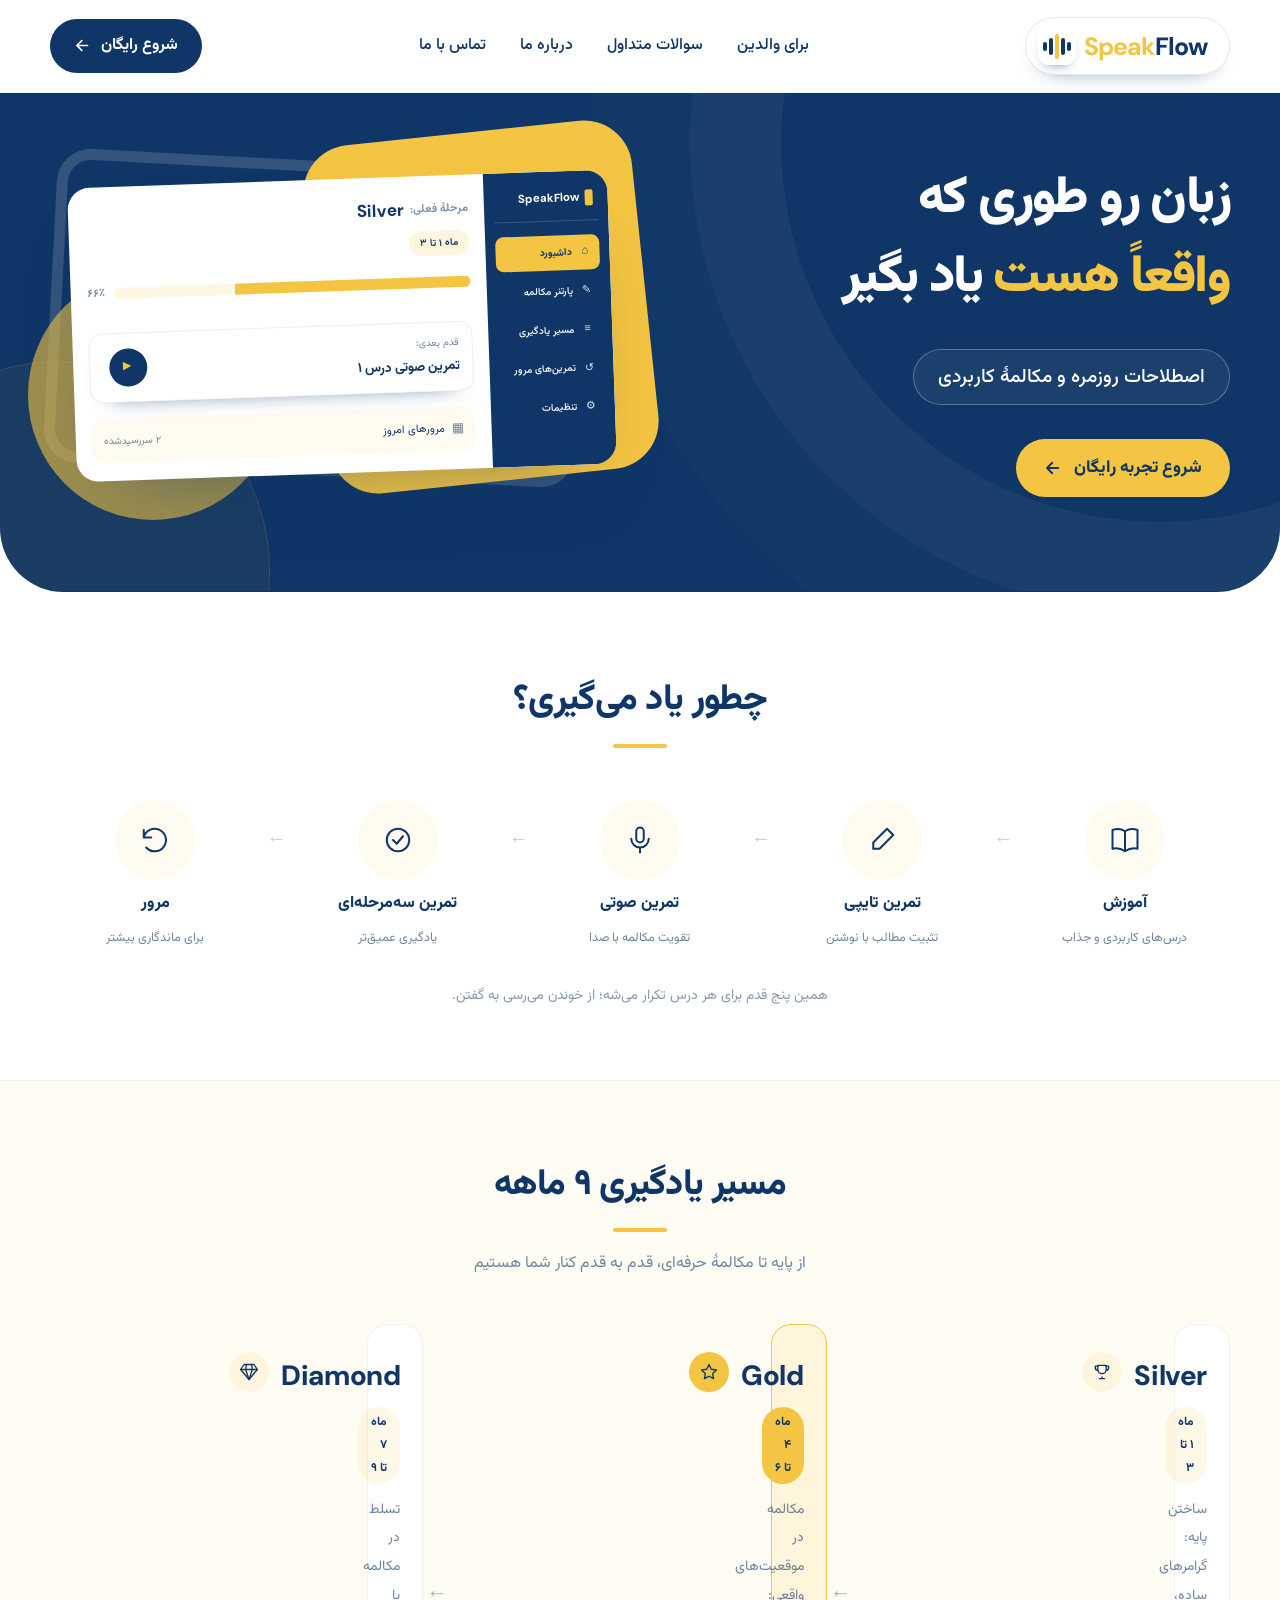
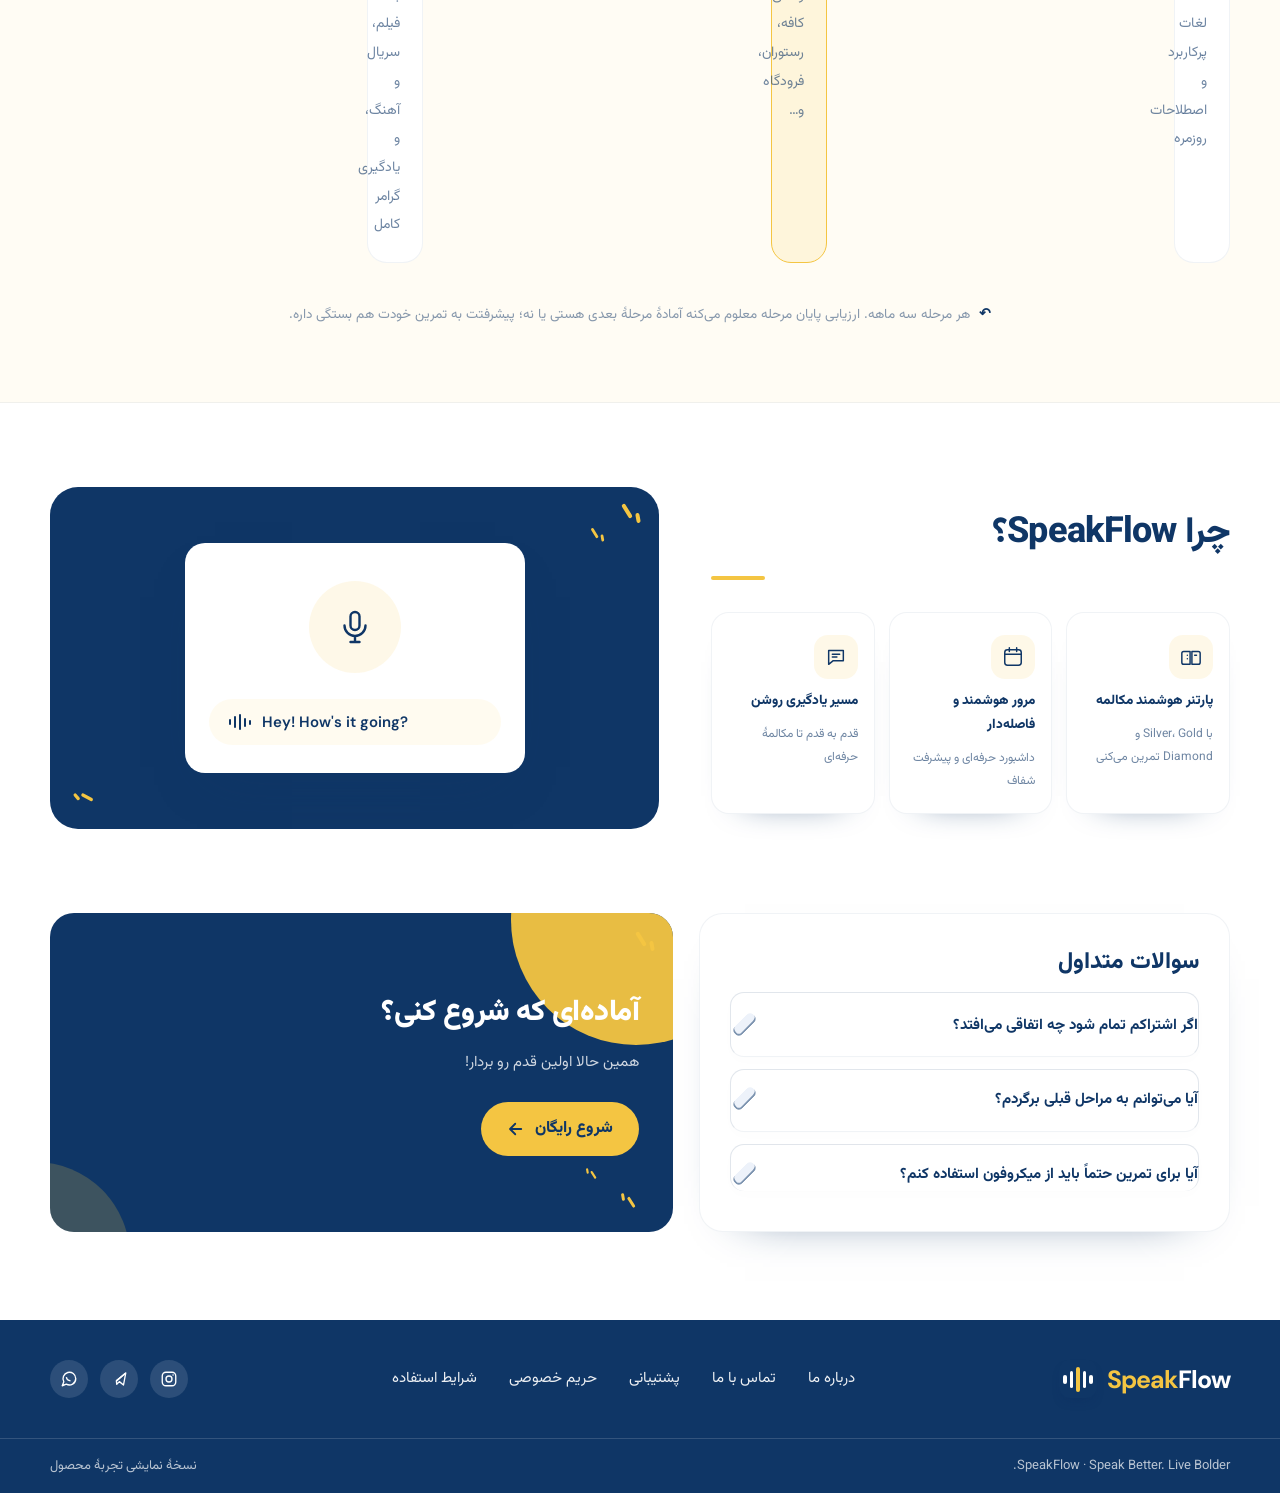
==== commit 8dbfc2a1: "Restore the missing base stylesheet and rebuild the landing layer The previous rebuild dropped the i" ====
--- a/index.html
+++ b/index.html
@@ -10,10 +10,7 @@
   <link rel="preconnect" href="https://fonts.googleapis.com">
   <link rel="preconnect" href="https://fonts.gstatic.com" crossorigin>
   <link href="https://fonts.googleapis.com/css2?family=Vazirmatn:wght@400;500;600;700;800;900&family=DM+Sans:wght@400;500;600;700&display=swap" rel="stylesheet">
-  <style>
-:root{--cream:#f6f8fc;--soft:#edf2fb;--muted:#566b83;--line:#dfe6f0;--electric:#245de8;--radius:22px;--card-shadow:0 9px 35px -22px #15376b50}
-  </style>
-  <link rel="stylesheet" href="app.css?v=13">
+  <link rel="stylesheet" href="app.css?v=15">
 </head>
 <body>
   <a href="#main" class="skip-link" style="position:absolute;inset-inline-start:16px;top:-70px;z-index:100;background:white;padding:10px" onfocus="this.style.top='10px'" onblur="this.style.top='-70px'">رفتن به محتوای اصلی</a>
@@ -28,6 +25,7 @@
 
   <main id="main">
     <section class="hero" id="hero" aria-labelledby="hero-title">
+      <div class="hero-bg" aria-hidden="true"><span></span><span></span></div>
       <div class="wrap hero-grid">
         <div class="hero-copy">
           <h1 id="hero-title">زبان رو طوری که<br><span>واقعاً هست</span> یاد بگیر</h1>
@@ -165,7 +163,7 @@
     <div class="footer-bar"><div class="wrap footer-bar-in"><span>SpeakFlow · Speak Better. Live Bolder.</span><span>نسخهٔ نمایشی تجربهٔ محصول</span></div></div>
   </footer>
 
-  <script src="flow.js?v=12"></script>
-  <script src="app.js?v=12"></script>
+  <script src="flow.js?v=15"></script>
+  <script src="app.js?v=15"></script>
 </body>
 </html>
--- a/app.css
+++ b/app.css
@@ -1,3 +1,52 @@
+/* ---------- BASE v2: ریست، توکن‌های رنگ و اجزای مشترک ---------- */
+:root{--soft-yellow:#f4c54226;--navy:#0f3666;--deep:#09284e;--yellow:#f4c542;--cream:#faf9f5;--ink:#0f3666;--muted:#0f3666b3;--line:#0f36661f;--soft:#f4c5421f;--white:#fff;--green:#34715b}
+*{box-sizing:border-box}
+html{scroll-behavior:smooth;scroll-padding-top:110px}
+body{margin:0;background:var(--cream);color:var(--ink);font-family:Vazirmatn,sans-serif;font-size:16px;line-height:1.9}
+body:not(.in-app){background:#fff}
+button,input,select,textarea{font:inherit}
+button,a{-webkit-tap-highlight-color:transparent}
+button{cursor:pointer;color:inherit;border:0}
+a{color:inherit;text-decoration:none}
+button:disabled{cursor:default}
+button:focus-visible,a:focus-visible,summary:focus-visible,select:focus-visible{outline:3px solid #f4c542;outline-offset:4px}
+h1,h2,h3,h4,p,ul,ol,figure{margin:0}
+h1,h2,h3{line-height:1.6}
+ul,ol{padding:0;list-style:none}
+svg{display:block}
+::selection{background:var(--yellow);color:var(--navy)}
+[hidden]{display:none!important}
+.wrap{width:min(1180px,calc(100% - 64px));margin-inline:auto}
+.en{font-family:'DM Sans',sans-serif;direction:ltr;unicode-bidi:isolate}
+.button{display:inline-flex;align-items:center;justify-content:center;gap:10px;padding:13px 26px;border-radius:14px;background:var(--yellow);color:var(--navy);font-weight:700;line-height:1.9;transition:background .2s,transform .2s}
+.button:hover{background:#f4c542;transform:translateY(-2px)}
+.button.navy{background:var(--navy);color:#fff}
+.button.outline{background:transparent;border:1px solid rgba(15,54,102,.25)}
+.arrow{font-family:sans-serif;font-size:20px;font-weight:400}
+.text-link{font-size:14px;display:inline-flex;gap:8px;align-items:center;border-bottom:1px solid rgba(15,54,102,.3);padding-block:4px}
+.section{padding-block:84px}
+.header{position:sticky;top:0;z-index:30;background:#fff}
+.header-row{height:86px;display:flex;align-items:center;justify-content:space-between;gap:28px}
+.brand{display:inline-flex;align-items:center;gap:10px;direction:ltr}
+.brand-name{font-size:25px;font-weight:700;letter-spacing:-1.1px;line-height:1}
+.brand-mark{width:38px;height:38px;display:flex;align-items:center;justify-content:center;gap:3px;flex:0 0 auto}
+.brand-mark i{width:3.5px;border-radius:3px;background:var(--yellow)}
+.brand-mark i:nth-child(1),.brand-mark i:nth-child(5){height:9px}
+.brand-mark i:nth-child(2),.brand-mark i:nth-child(4){height:17px}
+.brand-mark i:nth-child(3){height:25px}
+.nav{display:flex;gap:30px;font-size:15px}
+.nav a:hover{color:#0f3666;opacity:.7}
+.menu-button{display:none;background:transparent;font-size:22px;padding:4px 8px;color:var(--navy)}
+@media(max-width:760px){
+  .wrap{width:calc(100% - 32px)}
+  .section{padding-block:52px}
+  .header-row{height:70px;gap:12px}
+  .menu-button{display:block}
+  .nav{display:none;position:absolute;top:calc(100% - 4px);right:0;left:0;margin-inline:16px;background:#fff;border:1px solid rgba(15,54,102,.14);border-radius:20px;box-shadow:0 24px 50px -30px #0f3666;padding:18px 20px;flex-direction:column;gap:16px;font-size:15px}
+  .nav.open{display:flex}
+}
+@media(prefers-reduced-motion:reduce){html{scroll-behavior:auto}*,*:before,*:after{transition:none!important;animation:none!important}}
+
 .app-layout{display:grid;grid-template-columns:225px minmax(0,1fr);min-height:calc(100dvh - 86px);max-width:1500px;margin:auto}.app-sidebar{border-left:1px solid var(--line);padding:30px 22px;display:flex;flex-direction:column;gap:8px;background:#f3f5f6}.app-sidebar>a{padding:10px 14px;border-radius:8px;font-size:13px;display:flex;gap:12px;align-items:center}.app-sidebar>a[aria-current=page]{background:var(--navy);color:white}.app-sidebar>a:hover{box-shadow:inset 0 0 0 1px #adbdcd}.sidebar-caption{font-size:10px;color:var(--muted);padding:0 14px 15px}.sidebar-bottom{margin-top:25px;padding:16px;border-radius:10px;background:#e7edf3;font-size:11px}.sidebar-bottom p{color:var(--muted);margin:7px 0}.app-workspace{padding:30px 45px 65px;min-width:0}.app-topline{display:flex;align-items:center;justify-content:space-between;gap:12px;font-size:11px;color:var(--muted);margin-bottom:28px}.app-topline .pill{background:#fff0bf;color:var(--navy)}.page-head{display:flex;justify-content:space-between;align-items:start;gap:20px;margin-bottom:30px}.page-head h1{font-size:30px;letter-spacing:-.8px}.page-head p{font-size:13px;color:var(--muted);margin-top:8px;max-width:650px}.app-card{border:1px solid var(--line);background:white;border-radius:13px;padding:25px;min-width:0}.app-card h2{font-size:19px;margin-bottom:12px}.app-card h3{font-size:15px;margin-bottom:8px}.app-card p{color:var(--muted);font-size:13px}.app-card.dark{background:var(--navy);color:white;border-color:var(--navy)}.app-card.dark p{color:#c7d8e8}.app-card.dark .button.outline{color:white}.app-card.dark .button.outline:hover{background:#ffffff15}.app-card.dark .eyebrow{color:#c7d8e8}.app-card.dark h2{font-size:27px;margin-top:15px}.app-grid{display:grid;grid-template-columns:repeat(2,minmax(0,1fr));gap:20px}.app-grid.three{grid-template-columns:repeat(3,minmax(0,1fr))}.app-stack{display:grid;gap:20px}.app-row{display:flex;justify-content:space-between;align-items:center;gap:15px;flex-wrap:wrap}.app-actions{display:flex;gap:12px;flex-wrap:wrap;margin-top:23px}.app-actions .button{font-size:12px}.app-label{font-size:11px;color:var(--muted);margin-bottom:7px}.app-metric{font-size:30px;font-weight:800;display:block;color:var(--navy)}.app-list{list-style:none;margin:0;padding:0}.app-list>li{padding:17px 0;border-bottom:1px solid var(--line)}.app-list>li:last-child{border-bottom:0}.app-list h3{margin:0}.app-list p{font-size:11px;margin-top:4px}.app-list .button{font-size:11px;padding:7px 15px}.app-note{padding:14px 18px;background:#eaf0f5;border-right:3px solid #91aac2;border-radius:7px;font-size:12px;color:var(--muted);margin:20px 0}.app-note.success{background:#e9f2eb;border-color:var(--green);color:#28573c}.app-note.warning{background:#fff6da;border-color:var(--yellow);color:#70520a}.app-note.error{background:#fff0eb;border-color:#ba7256;color:#8a4026}.app-field{display:block;font-size:12px;font-weight:600;margin-bottom:20px}.app-field input,.app-field select,.app-field textarea{display:block;width:100%;padding:12px;border:1px solid #c8d2de;border-radius:8px;background:white;color:var(--ink);margin-top:8px}.app-field input:focus,.app-field select:focus,.app-field textarea:focus{outline:2px solid #b0c5db;outline-offset:2px}.app-field textarea{min-height:110px;resize:vertical}.app-field small{display:block;font-weight:400;font-size:10px;color:var(--muted);margin-top:6px}.app-narrow{max-width:630px;margin:15px auto}.app-form-footer{margin-top:24px;padding-top:20px;border-top:1px solid var(--line);font-size:11px;color:var(--muted)}.app-form-footer a{color:var(--navy);text-decoration:underline}.app-stepper{display:flex;gap:8px;margin-bottom:25px;flex-wrap:wrap}.app-stepper span{font-size:10px;padding:7px 12px;background:#e9eef3;color:var(--muted);border-radius:20px}.app-stepper span.active{background:var(--navy);color:white}.phrase-card{padding:35px 25px;background:var(--navy);color:white;text-align:center;border-radius:12px;margin:24px 0}.phrase-card .en{font-size:clamp(20px,3vw,30px);line-height:1.7}.phrase-card p{color:#c7d8e8;font-size:13px;margin-top:12px}.app-choice{display:block;border:1px solid #cad5e1;background:white;border-radius:10px;padding:16px 20px;width:100%;text-align:left;margin-top:12px}.app-choice[aria-pressed=true]{border-color:var(--navy);background:#e7eff7;outline:1px solid var(--navy)}.app-progress{height:6px;border-radius:8px;background:#e4eaf0;margin-top:15px;overflow:hidden}.app-progress>span{display:block;height:100%;background:var(--yellow)}.app-kicker{font-family:'DM Sans',sans-serif;font-size:11px;letter-spacing:1px;color:#7c91a6}.app-stage{border-top:3px solid #9eb0c3}.app-stage:nth-child(2){border-top-color:var(--yellow)}.app-stage:nth-child(3){border-top-color:#80afbb}.app-stage.selected{box-shadow:0 0 0 2px var(--navy)}.app-stage .en{font-size:25px}.app-empty{padding:40px 25px;text-align:center;border:1px dashed #bacada;border-radius:12px}.app-empty .empty-symbol{font-size:38px;color:#a1b4c8;display:block;margin-bottom:10px}.app-empty p{margin:12px auto;max-width:420px}.app-breadcrumb{font-size:11px;margin-bottom:17px;color:var(--muted)}.app-table-wrap{overflow-x:auto}.app-table{width:100%;border-collapse:collapse;font-size:12px;text-align:right}.app-table td,.app-table th{padding:15px;border-bottom:1px solid var(--line)}.app-table th{background:#edf2f7}.app-table caption{text-align:right;font-size:11px;color:var(--muted);padding:10px}.app-summary{display:grid;grid-template-columns:1fr 1fr;gap:13px;margin:20px 0}.app-summary div{padding:12px;background:#edf2f7;border-radius:8px;font-size:12px}.app-summary dt{font-size:10px;color:var(--muted)}.app-summary dd{margin:5px 0 0;font-weight:600}.video-slot{aspect-ratio:16/8;display:grid;place-content:center;text-align:center;background:var(--navy);border-radius:10px;color:white;padding:20px;margin-bottom:22px}.video-slot p{color:#c7d8e8;font-size:11px;margin-top:8px}.video-slot strong{font-size:18px}.app-demo-controls{margin-top:24px;border:1px dashed #bacada;border-radius:8px;padding:15px;font-size:11px}.app-demo-controls summary{cursor:pointer;font-weight:600}.app-demo-controls button{padding:7px 12px;margin:10px 5px 0;background:#e6edf3;border-radius:6px;font-size:11px}.app-back{background:none;padding:0;font-size:12px;color:var(--muted)}.app-subtle-link{font-size:12px;text-decoration:underline;color:var(--navy)}.app-check{display:flex;gap:10px;align-items:start;font-size:12px;margin:18px 0}.app-check input{accent-color:var(--navy);margin-top:7px}.app-phone{font-family:'DM Sans',sans-serif;direction:ltr;letter-spacing:3px;background:#e9eff5;border-radius:9px;text-align:center;font-size:25px;padding:18px;margin:20px 0}.app-status-icon{width:65px;height:65px;border-radius:50%;background:var(--yellow);display:grid;place-items:center;font-size:29px;margin-bottom:20px}.app-print{font-size:11px;color:var(--muted);margin-top:15px}.app-badge{display:inline-block;padding:3px 9px;border-radius:20px;font-size:10px;background:#e9eff5}.app-badge.success{background:#e4f0e5;color:#32634a}.app-footer-nav{display:none}.app-toast{position:fixed;bottom:25px;left:25px;max-width:calc(100% - 50px);background:var(--navy);color:white;padding:15px 25px;z-index:40;border-radius:10px;box-shadow:0 10px 30px #0f366633;font-size:12px}body.in-app .footer,body.in-app .nav,body.in-app .menu-button{display:none}body.in-app .header-row{height:75px}body.in-app .header-action{background:#e9eef3}body.in-app .skip-link{display:none}.app-page-title:focus{outline:none}
 @media(max-width:1050px){.app-workspace{padding:25px}.app-layout{grid-template-columns:185px minmax(0,1fr)}.app-sidebar{padding:25px 12px}.app-grid.three{grid-template-columns:1fr}.app-stage{padding:20px}.app-topline{flex-wrap:wrap}}
 @media(max-width:760px){.app-layout{display:block}.app-sidebar{display:none}.app-workspace{padding:22px 18px 105px}.app-grid{grid-template-columns:1fr}.page-head h1{font-size:25px}.page-head{margin-bottom:22px}.page-head p{font-size:12px}.app-card{padding:20px}.app-topline{font-size:10px;margin-bottom:20px}.app-footer-nav{position:fixed;bottom:0;left:0;right:0;display:flex;justify-content:space-around;background:var(--cream);border-top:1px solid var(--line);padding:10px 5px calc(10px + env(safe-area-inset-bottom));z-index:25}.app-footer-nav a{font-size:10px;display:grid;gap:3px;text-align:center;padding:0 7px}.app-footer-nav a span{font-size:20px;line-height:1.3}.app-footer-nav a[aria-current=page]{color:#8a6600}.app-card.dark h2{font-size:23px}.app-actions .button{padding:11px 17px}.app-choice{padding:13px;font-size:13px}.app-toast{bottom:90px}.app-narrow{margin-top:0}.app-stepper{gap:5px}.app-stepper span{padding:6px 10px}.app-summary{gap:8px}.app-table td,.app-table th{padding:10px}.app-phone{font-size:22px}}
@@ -785,242 +834,289 @@
   .practice-card-main{padding:20px 18px}
 }
 
-/* ---------- LANDING v4: قالب مرجع — هدر روشن، هیروی سرمه‌ای، مسیر پنج‌قدمی، سه ایستگاه، فوتر تیره ---------- */
-:root{--ring:#f4c542;--ink-soft:#0f3666}
-.hero-mock small,.route-stop p,.why-card p,.faq-list p{line-height:1.9}
-/* Header */
-.sf-header{height:86px;display:flex;align-items:center;justify-content:space-between;gap:26px}
-.sf-header .brand{border-radius:40px;background:#fff;border:1px solid #0f36661a;padding:8px 20px 8px 11px;box-shadow:0 6px 18px -14px #0f366650;gap:9px}
-.sf-header .brand-mark{width:36px;height:36px;border-radius:11px;box-shadow:none;transform:none}
-.sf-header .brand-name,.sf-footer .brand-name{font-size:24px;font-weight:800;letter-spacing:-1.1px;color:var(--navy);line-height:1}
-.sf-header .brand-name b,.sf-footer .brand-name b{color:var(--yellow);font-weight:800}
-.sf-header .nav{font-size:16px;font-weight:500;color:#0f3666}
-.sf-header .header-action{font-size:16px;padding:11px 22px;border-radius:30px;min-height:48px;box-shadow:none;background:var(--navy);color:#fff;gap:10px;font-weight:700}
-.sf-header .header-action:hover{background:#0f3666;transform:none;box-shadow:0 8px 18px -12px #0f3666}
+
+/* ---------- LANDING v5: بازسازی کامل طبق مرجع — هدر شیشه‌ای، بنر سرمه‌ای، نوار پنج‌قدمی، سه ایستگاه، فوتر تیره ---------- */
+body:not(.in-app){background:#fff}
+#main{overflow-x:clip}
+/* ---------- Header ---------- */
+.header{background:#fff;border-bottom:1px solid #0f36660f;box-shadow:none}
+.sf-header{height:92px;display:flex;align-items:center;justify-content:space-between;gap:24px}
+.sf-header .brand{background:#fff;border:1px solid #0f36661a;border-radius:999px;padding:9px 22px 9px 12px;box-shadow:0 10px 24px -20px #0f3666;gap:8px}
+.sf-header .brand-mark{gap:2.5px}
+.sf-header .brand-mark i{background:#0f3666}
+.sf-header .brand-mark i:nth-child(3){background:#f4c542}
+.sf-header .brand-name{font-size:25px;font-weight:800;letter-spacing:-.9px;color:#0f3666}
+.sf-header .brand-name b{color:#f4c542}
+.sf-header .nav{font-size:16px;font-weight:500;color:#0f3666;gap:34px}
+.sf-header .nav a{padding-block:6px;transition:color .2s}
+.sf-header .nav a:hover{color:#0f3666;opacity:.62}
+.sf-header .header-action{background:#0f3666;color:#fff;border-radius:999px;padding:12px 24px;font-size:16px;font-weight:700;min-height:50px;gap:10px;box-shadow:none}
+.sf-header .header-action:hover{background:#0f3666;opacity:.9;transform:none}
 .sf-header .header-action svg{width:17px;height:17px}
-.sf-header .menu-button{color:var(--navy)}
-body.in-app .sf-header .header-action{background:#f4c54233;color:var(--navy)}
-/* Hero */
-.hero{background:radial-gradient(ellipse at 18% 112%,#0f3666 0,transparent 58%),radial-gradient(ellipse at 100% 0%,#0f3666 0,transparent 50%),var(--navy);color:#fff;padding:64px 0 96px;border-radius:0 0 62px 62px;overflow:hidden}
-.hero:before,.hero:after{border:0;box-shadow:none;background:none;width:auto;height:auto;mask-image:none;-webkit-mask-image:none}
-.hero:after{content:'';position:absolute;z-index:0;width:640px;height:640px;right:-230px;top:-300px;border-radius:50%;border:1px solid #ffffff0f;box-shadow:0 0 0 90px #ffffff06,0 0 0 180px #ffffff03;pointer-events:none}
-.hero-grid{grid-template-columns:minmax(0,1.02fr) minmax(0,.98fr);gap:54px;align-items:center;position:relative;z-index:1}
-.hero h1{font-size:clamp(38px,4.6vw,62px);font-weight:900;line-height:1.55;letter-spacing:-1.8px;margin:0;color:#fff}
-.hero h1 span{color:var(--yellow);display:inline-block}
-.hero h1 span:after{display:none}
-.hero .hero-lead{display:inline-flex;align-items:center;margin:30px 0 0;padding:8px 22px;border:1px solid #ffffff3d;border-radius:32px;background:#ffffff0a;font-size:clamp(16px,1.8vw,21px);font-weight:500;color:#fff;line-height:2}
-.hero-cta{display:inline-flex;align-items:center;gap:12px;margin-top:30px;padding:13px 26px;border-radius:30px;background:var(--yellow);color:var(--navy);font-size:17px;font-weight:800;line-height:2;box-shadow:0 4px 0 #0f3666;transition:background .2s,transform .2s,box-shadow .2s}
-.hero-cta:hover{background:#f4c542;transform:translateY(-2px);box-shadow:0 7px 0 #0f3666}
-.hero-cta:active{transform:translateY(2px);box-shadow:0 1px 0 #0f3666}
+body.in-app .sf-header .header-action{background:#f4c54233;color:#0f3666}
+body.in-app .header{box-shadow:none}
+/* ---------- Hero banner ---------- */
+.hero{position:relative;isolation:isolate;color:#fff;background:#0f3666;padding:66px 0 92px;border-radius:0 0 64px 64px;overflow:hidden}
+.hero:before,.hero:after{content:none;display:none}
+.hero-bg{position:absolute;inset:0;z-index:-1;overflow:hidden;pointer-events:none}
+.hero-grid{display:grid;grid-template-columns:minmax(0,1fr) minmax(0,1fr);gap:56px;align-items:center}
+.hero-copy{min-width:0;display:flex;flex-direction:column;align-items:flex-start}
+.hero h1{font-size:clamp(34px,4.05vw,58px);font-weight:900;line-height:1.52;letter-spacing:-1.6px;color:#fff;margin:0;text-align:right}
+.hero h1 span{color:#f4c542;display:inline-block}
+.hero h1 span:after{content:none}
+.hero .hero-lead{margin:30px 0 0;padding:9px 24px;border:1.5px solid #ffffff45;border-radius:999px;background:#ffffff0d;font-size:clamp(15px,1.5vw,20px);font-weight:500;color:#fff;line-height:1.9;max-width:none}
+.hero-cta{display:inline-flex;align-items:center;gap:12px;margin-top:34px;padding:13px 28px;border-radius:999px;background:#f4c542;color:#0f3666;font-size:17px;font-weight:800;line-height:1.9;box-shadow:none;transition:transform .2s,background .2s}
+.hero-cta:hover{background:#f4c542;transform:translateY(-2px);color:#0f3666}
 .hero-cta svg{width:18px;height:18px}
 /* Hero dashboard mock */
-.hero-mock{position:relative;isolation:isolate;padding:16px 0 26px 20px;direction:rtl}
-.hero-mock:before{content:'';position:absolute;z-index:-1;width:300px;height:340px;right:-18px;top:-14px;border-radius:44px;background:var(--yellow);transform:rotate(-5deg);opacity:.95}
-.hero-mock:after{content:'';position:absolute;z-index:-1;width:250px;height:250px;left:-6px;bottom:-6px;border-radius:50%;background:radial-gradient(circle,#f4c542 0,#f4c542 62%,transparent 63%);opacity:.55}
-.hero-mock-frame{position:absolute;z-index:-2;inset:-4px 26px 18px 0;border:12px solid #0f3666;border-radius:30px;transform:rotate(2.5deg)}
-.mock-app{display:grid;grid-template-columns:118px minmax(0,1fr);background:#fff;border-radius:22px;overflow:hidden;box-shadow:0 34px 70px -38px #0f3666;transform:rotate(-2deg);color:var(--navy)}
-.mock-side{background:var(--navy);color:#fff;padding:15px 10px;display:flex;flex-direction:column;gap:14px}
-.mock-brand{display:flex;align-items:center;gap:5px;font-family:'DM Sans',sans-serif;font-size:11px;font-weight:700;color:#fff;padding:2px 4px 9px;border-bottom:1px solid #ffffff1f}
-.mock-brand b{color:var(--yellow)}
-.mock-mark{width:8px;height:15px;background:var(--yellow);border-radius:2px;flex:0 0 auto}
-.mock-side ul{list-style:none;margin:0;padding:0;display:grid;gap:5px}
-.mock-side li{display:flex;align-items:center;gap:6px;font-size:9.5px;font-weight:500;line-height:2;padding:6px 7px;border-radius:7px;white-space:nowrap}
-.mock-side li b{font-size:10px;width:12px;text-align:center;flex:0 0 auto;opacity:.9;font-weight:400}
-.mock-side li.is-on{background:var(--yellow);color:var(--navy);font-weight:700}
+.hero-mock{position:relative;min-width:0;padding:20px 0 26px 22px}
+.hero-mock:before{content:'';position:absolute;z-index:-1;width:min(86%,330px);aspect-ratio:1/1.06;right:-6%;top:-8%;border-radius:48px;background:#f4c542;transform:rotate(-6deg)}
+.hero-mock:after{content:'';position:absolute;z-index:-1;width:min(62%,250px);aspect-ratio:1;left:-4%;bottom:-6%;border-radius:50%;background:#f4c54299}
+.hero-mock-frame{position:absolute;z-index:-2;inset:2px 30px 24px 0;border:11px solid #ffffff26;border-radius:34px;transform:rotate(3deg)}
+.mock-app{display:grid;grid-template-columns:minmax(96px,124px) minmax(0,1fr);background:#fff;border-radius:22px;overflow:hidden;box-shadow:0 40px 80px -46px #0f366680;transform:rotate(-2deg);color:#0f3666}
+.mock-side{background:#0f3666;color:#fff;padding:16px 10px 18px;display:flex;flex-direction:column;gap:14px}
+.mock-brand{display:flex;align-items:center;gap:5px;font-family:'DM Sans',sans-serif;font-size:11.5px;font-weight:700;color:#fff;padding:0 5px 11px;border-bottom:1px solid #ffffff2b}
+.mock-brand b{color:#f4c542}
+.mock-mark{width:8px;height:16px;border-radius:2px;background:#f4c542;flex:0 0 auto}
+.mock-side ul{display:grid;gap:4px}
+.mock-side li{display:flex;align-items:center;gap:7px;font-size:10px;font-weight:500;line-height:1.9;padding:7px 8px;border-radius:8px;white-space:nowrap;color:#fff}
+.mock-side li b{font-size:11px;width:13px;text-align:center;flex:0 0 auto;font-weight:400;opacity:.85}
+.mock-side li.is-on{background:#f4c542;color:#0f3666;font-weight:700}
 .mock-side li.is-on b{opacity:1}
-.mock-main{padding:18px 8px 18px 8px;display:flex;flex-direction:column;gap:17px;min-width:0}
-.mock-top{display:flex;flex-direction:column;gap:9px}
-.mock-level{display:flex;align-items:center;gap:5px;font-size:14px;line-height:1.7}
-.mock-level small{font-size:11px;color:#0f366699;font-weight:500}
-.mock-level strong{font-family:'DM Sans',sans-serif;font-size:16px;font-weight:700}
-.mock-chip{align-self:flex-start;font-size:9.5px;background:var(--soft-yellow);color:#0f3666;border-radius:20px;padding:2px 10px}
-.mock-bar{position:relative;height:10px;border-radius:10px;background:#f4c542;display:flex;align-items:center;height:22px}
-.mock-bar>span{height:11px;width:66%;background:var(--yellow);border-radius:10px;box-shadow:0 0 0 1px #0f3666}
-.mock-bar:after{content:'۶۶٪';font-family:'DM Sans',sans-serif;font-size:10px;position:absolute;left:2px;top:14px;color:#0f366699}
-.mock-foot{display:grid;grid-template-columns:1fr 44px;align-items:center;gap:9px;border:1px solid #0f36661a;border-radius:12px;padding:10px 12px;background:#fff;box-shadow:0 8px 20px -16px #0f366660}
-.mock-next{display:flex;flex-direction:column;min-width:0}
-.mock-next small{font-size:9.5px;color:#0f366699}
-.mock-next strong{font-size:13px;font-weight:700;white-space:nowrap;overflow:hidden;text-overflow:ellipsis}
-.mock-play{width:38px;height:38px;border-radius:50%;background:var(--navy);color:var(--yellow);display:grid;place-items:center;font-size:11px;padding-right:2px}
-.mock-due{display:flex;align-items:center;gap:6px;background:#f4c54214;border-radius:10px;padding:9px 11px;font-size:10.5px}
-.mock-due b{color:#0f366699;font-weight:400;font-size:12px}
-.mock-due small{font-size:9.5px;color:#0f366680;margin-right:auto;white-space:nowrap}
-/* Section titles with underline */
-.sf-title{text-align:center;font-size:clamp(26px,3.1vw,36px);font-weight:800;letter-spacing:-.8px;color:var(--navy);line-height:1.7;margin:0}
-.sf-title:after{content:'';display:block;width:56px;height:4px;border-radius:4px;background:var(--yellow);margin:11px auto 0}
-.sf-sub{text-align:center;font-size:16px;color:var(--ink-soft);margin:14px auto 0;max-width:620px;line-height:2}
-/* How it works */
-.how{padding-top:82px;padding-bottom:70px}
-.how-flow{list-style:none;display:flex;align-items:flex-start;justify-content:space-between;gap:8px;margin:48px 0 0;padding:0}
-.how-step{display:grid;justify-items:center;gap:9px;text-align:center;flex:1 1 0;min-width:0}
-.how-step strong{font-size:16px;font-weight:800;color:var(--navy);line-height:1.8}
-.how-step small{font-size:12.5px;color:var(--ink-soft);line-height:1.8}
-.how-icon{width:78px;height:78px;border-radius:50%;display:grid;place-items:center;background:#f4c5421f;color:var(--navy);transition:background .2s,transform .2s}
+.mock-main{padding:20px 16px 18px;display:flex;flex-direction:column;gap:16px;min-width:0}
+.mock-top{display:flex;flex-direction:column;gap:8px;align-items:flex-start}
+.mock-level{display:flex;align-items:center;gap:6px;font-size:15px;line-height:1.6}
+.mock-level small{font-size:11.5px;color:#0f366699;font-weight:500}
+.mock-level strong{font-family:'DM Sans',sans-serif;font-size:17px;font-weight:700}
+.mock-chip{align-self:flex-start;font-size:10px;font-weight:600;background:#f4c5422e;color:#0f3666;border-radius:999px;padding:3px 11px}
+.mock-bar{display:flex;align-items:center;gap:9px;margin-bottom:2px}
+.mock-bar>span{display:block;flex:1 1 auto;height:11px;border-radius:999px;background:linear-gradient(to left,#f4c542 0 66%,#f4c54226 66% 100%)}
+.mock-bar>b{font-family:'DM Sans',sans-serif;font-size:10.5px;font-weight:600;color:#0f366699;flex:0 0 auto}
+.mock-foot{display:grid;grid-template-columns:minmax(0,1fr) 44px;align-items:center;gap:10px;border:1px solid #0f366614;border-radius:14px;padding:11px 13px;margin-top:12px;background:#fff;box-shadow:0 12px 24px -22px #0f3666}
+.mock-next{display:flex;flex-direction:column;min-width:0;gap:1px}
+.mock-next small{font-size:10px;color:#0f366699}
+.mock-next strong{font-size:13.5px;font-weight:700;white-space:nowrap;overflow:hidden;text-overflow:ellipsis}
+.mock-play{width:38px;height:38px;border-radius:50%;background:#0f3666;color:#f4c542;display:grid;place-items:center;font-size:11px;padding-right:2px}
+.mock-due{display:flex;align-items:center;gap:7px;background:#f4c54214;border-radius:12px;padding:10px 12px;font-size:11px}
+.mock-due b{font-weight:400;font-size:13px;color:#0f366699}
+.mock-due small{margin-right:auto;font-size:10px;color:#0f366699;white-space:nowrap}
+/* ---------- Section titles ---------- */
+.sf-title{text-align:center;font-size:clamp(25px,3vw,36px);font-weight:800;letter-spacing:-.7px;color:#0f3666;line-height:1.7;margin:0}
+.sf-title:after{content:'';display:block;width:54px;height:4px;border-radius:4px;background:#f4c542;margin:12px auto 0}
+.sf-sub{text-align:center;font-size:16px;color:#0f366699;margin:16px auto 0;max-width:640px;line-height:2}
+/* ---------- How it works ---------- */
+.how{padding-block:78px 70px}
+.how .wrap{width:min(1180px,calc(100% - 64px))}
+.how-flow{display:flex;align-items:flex-start;justify-content:space-between;gap:6px;margin:52px 0 0}
+.how-step{display:grid;justify-items:center;gap:10px;text-align:center;flex:1 1 0;min-width:0}
+.how-icon{width:80px;height:80px;border-radius:50%;display:grid;place-items:center;background:#f4c54214;color:#0f3666;transition:background .2s}
 .how-icon svg{width:30px;height:30px}
-.how-step:hover .how-icon{background:#f4c54233;transform:translateY(-3px)}
-.how-step:nth-child(7) .how-icon{background:var(--soft-yellow);color:#0f3666}
-.how-step:nth-child(5) .how-icon{background:var(--navy);color:var(--yellow)}
-.how-arrow{color:#0f366640;font-size:20px;line-height:1;padding-top:29px;flex:0 0 auto;user-select:none}
-.loop-note{text-align:center;margin:34px auto 0;font-size:14px;color:#0f366699}
-/* Learning path */
-.path-band{background:linear-gradient(180deg,#fff,#fff);border-block:1px solid #eef2f7}
-.route{list-style:none;display:grid;grid-template-columns:repeat(3,minmax(0,1fr));gap:26px 54px;margin:44px 0 0;padding:0;position:relative}
+.how-step strong{font-size:16px;font-weight:800;color:#0f3666;line-height:1.7}
+.how-step small{font-size:12.5px;color:#0f366699;line-height:1.8;max-width:150px}
+.how-arrow{color:#0f366640;font-size:20px;line-height:1;padding-top:30px;flex:0 0 auto;user-select:none}
+.loop-note{text-align:center;margin:34px auto 0;font-size:14px;color:#0f366680}
+/* ---------- Learning path ---------- */
+.path-band{background:#f4c5420f;border-block:1px solid #0f36660f;padding-block:74px}
+.route{display:grid;grid-template-columns:repeat(3,minmax(0,1fr));gap:30px;margin:44px 0 0;position:relative}
 .route-stop{position:relative;min-width:0}
-.route-arrow{position:absolute;top:50%;left:-40px;transform:translate(-50%,-50%);font-size:22px;color:#0f366640;line-height:1}
+.route-arrow{position:absolute;top:50%;right:-14px;transform:translate(50%,-50%);font-size:21px;color:#0f366666;line-height:1}
 .route-stop:first-child .route-arrow{display:none}
-.route-content{height:100%;border-radius:20px;background:#fff;border:1px solid #0f36661f;box-shadow:0 10px 28px -24px #0f366660;padding:22px 22px 20px;display:flex;flex-direction:column;gap:11px}
-.route-stop.is-gold .route-content{background:#f4c5420d;border-color:#f4c54280;box-shadow:0 12px 30px -22px #c79816}
-.route-top{display:flex;align-items:center;justify-content:space-between;gap:10px}
-.route-top h3{font-size:27px;font-weight:800;letter-spacing:-.6px;color:var(--navy);line-height:1.4;margin:0}
-.route-icon{width:38px;height:38px;border-radius:50%;display:grid;place-items:center;background:#f4c5421f;color:var(--navy);flex:0 0 auto}
-.route-icon svg{width:19px;height:19px}
-.is-gold .route-icon{background:var(--yellow);color:var(--navy)}
-.route-badge{align-self:flex-start;font-size:12px;font-weight:700;color:var(--navy);background:#f4c5421f;border-radius:20px;padding:3px 12px}
-.is-gold .route-badge{background:#f4c54230}
-.route-content p{font-size:14px;color:var(--ink-soft);line-height:2.05;margin:0}
-.path-note{display:flex;gap:9px;align-items:flex-start;justify-content:center;text-align:center;margin:36px auto 0;max-width:720px;font-size:13.5px;color:#0f366699;line-height:2}
-.path-note b{color:var(--navy)}
-/* Why SpeakFlow */
-.why{display:grid;grid-template-columns:minmax(0,.95fr) minmax(0,1.05fr);gap:48px;align-items:center;padding-block:86px}
-.why-voice{position:relative;isolation:isolate;background:radial-gradient(ellipse at 30% 20%,#0f3666,transparent 70%),var(--navy);border-radius:28px;padding:52px 26px;box-shadow:0 30px 60px -40px #0f3666}
-.voice-panel{display:grid;justify-items:center;gap:26px;background:#fff;border-radius:18px;padding:34px 22px 26px;box-shadow:0 18px 40px -26px #00000080;max-width:330px;margin:auto}
-.voice-mic{width:88px;height:88px;border-radius:50%;display:grid;place-items:center;background:#f4c5421f;color:var(--navy)}
-.voice-mic svg{width:34px;height:34px}
-.voice-line{display:flex;align-items:center;gap:10px;width:100%;background:#f4c54214;border:1px solid #0f36661a;border-radius:34px;padding:8px 14px 8px 18px;direction:ltr}
+.route-content{height:100%;border-radius:20px;background:#fff;border:1px solid #0f36660f;padding:24px 22px 22px;display:flex;flex-direction:column;gap:12px;box-shadow:0 16px 40px -38px #0f3666}
+.route-stop.is-gold .route-content{background:#f4c54224;border-color:#f4c542}
+.route-top{display:flex;align-items:center;justify-content:space-between;gap:12px}
+.route-top h3{font-size:28px;font-weight:800;letter-spacing:-.4px;color:#0f3666;line-height:1.4}
+.route-icon{width:40px;height:40px;border-radius:50%;display:grid;place-items:center;background:#f4c5421f;color:#0f3666;flex:0 0 auto}
+.route-icon svg{width:20px;height:20px}
+.is-gold .route-icon{background:#f4c542}
+.route-badge{align-self:flex-start;font-size:12px;font-weight:700;color:#0f3666;background:#f4c5421f;border-radius:999px;padding:4px 13px}
+.is-gold .route-badge{background:#f4c542}
+.route-content p{font-size:14px;color:#0f366699;line-height:2.05}
+.path-note{display:flex;gap:9px;align-items:flex-start;justify-content:center;text-align:center;margin:38px auto 0;max-width:740px;font-size:13.5px;color:#0f366680;line-height:2}
+.path-note b{color:#0f3666}
+/* ---------- Why ---------- */
+.why{display:grid;grid-template-columns:minmax(0,.92fr) minmax(0,1.08fr);gap:52px;align-items:center;padding-block:84px}
+.why-voice{position:relative;background:#0f3666;border-radius:28px;padding:56px 28px;overflow:hidden}
+.voice-panel{display:grid;justify-items:center;gap:26px;background:#fff;border-radius:20px;padding:38px 24px 28px;max-width:340px;margin:auto;box-shadow:0 24px 50px -30px #0f366680}
+.voice-mic{width:92px;height:92px;border-radius:50%;display:grid;place-items:center;background:#f4c5421f;color:#0f3666}
+.voice-mic svg{width:36px;height:36px}
+.voice-line{display:flex;align-items:center;gap:11px;width:100%;background:#f4c54214;border-radius:999px;padding:9px 16px 9px 20px;direction:ltr}
 .voice-line .en{font-size:15px;font-weight:600;color:#0f3666;white-space:nowrap}
-.voice-wave{display:inline-flex;align-items:center;gap:2px;height:16px;flex:0 0 auto}
-.voice-wave i{width:2.5px;border-radius:2px;background:var(--navy);height:6px}
-.voice-wave i:nth-child(2){height:12px}.voice-wave i:nth-child(3){height:16px}.voice-wave i:nth-child(4){height:9px}.voice-wave i:nth-child(5){height:5px}
+.voice-wave{display:inline-flex;align-items:center;gap:2.5px;height:16px;flex:0 0 auto}
+.voice-wave i{width:2.5px;border-radius:2px;background:#0f3666;height:6px}
+.voice-wave i:nth-child(2){height:12px}
+.voice-wave i:nth-child(3){height:16px}
+.voice-wave i:nth-child(4){height:9px}
+.voice-wave i:nth-child(5){height:5px}
 .voice-tick,.final-tick{position:absolute;width:34px;height:34px;pointer-events:none}
-.voice-tick:before,.voice-tick:after,.final-tick:before,.final-tick:after{content:'';position:absolute;background:var(--yellow);border-radius:3px}
+.voice-tick:before,.voice-tick:after,.final-tick:before,.final-tick:after{content:'';position:absolute;background:#f4c542;border-radius:3px}
 .voice-tick:before,.final-tick:before{width:4px;height:16px;transform:rotate(-32deg);right:14px;top:2px}
 .voice-tick:after,.final-tick:after{width:4px;height:10px;transform:rotate(-10deg);right:3px;top:12px}
-.voice-tick.t1{top:12px;right:14px}
-.voice-tick.t2{top:30px;right:44px;transform:scale(.72)}
-.voice-tick.t3{bottom:18px;left:16px;transform:rotate(150deg) scale(.8)}
+.voice-tick.t1{top:14px;right:16px}
+.voice-tick.t2{top:34px;right:48px;transform:scale(.7)}
+.voice-tick.t3{bottom:20px;left:18px;transform:rotate(150deg) scale(.8)}
+.why-copy{min-width:0}
 .why-copy .sf-title{text-align:right}
-.why-copy .sf-title:after{margin:11px auto 0 0}
-.why-grid{list-style:none;margin:30px 0 0;padding:0;display:grid;grid-template-columns:repeat(3,minmax(0,1fr));gap:14px}
-.why-card{border:1px solid #0f36661f;border-radius:16px;background:#fff;padding:20px 16px 18px;display:flex;flex-direction:column;gap:9px;box-shadow:0 8px 22px -22px #0f366660}
-.why-icon{width:42px;height:42px;border-radius:12px;display:grid;place-items:center;background:#f4c5421f;color:var(--navy)}
-.why-icon svg{width:21px;height:21px}
-.why-card strong{font-size:13.5px;font-weight:800;color:var(--navy);line-height:1.8}
-.why-card p{margin:0;font-size:12px;color:#0f366699;line-height:1.9}
-/* Final CTA + FAQ */
-.final-wrap{padding-bottom:90px}
-.final-split{display:grid;grid-template-columns:minmax(0,1fr) minmax(0,1.18fr);gap:26px;align-items:stretch}
-.final-cta{position:relative;isolation:isolate;overflow:hidden;background:radial-gradient(ellipse at 0% 100%,#0f3666,transparent 62%),var(--navy);color:#fff;border-radius:22px;padding:34px 32px;display:flex;flex-direction:column;justify-content:center;gap:22px}
-.final-cta:before{content:'';position:absolute;z-index:-1;width:230px;height:230px;right:-90px;top:-110px;border-radius:50%;background:var(--yellow);opacity:.92}
-.final-cta h2{font-size:clamp(23px,2.4vw,30px);font-weight:900;line-height:1.7;letter-spacing:-.6px}
-.final-cta p{margin:8px 0 0;font-size:15px;color:#fff;line-height:2}
-.final-cta .button{align-self:flex-start;background:var(--yellow);color:var(--navy);border-radius:30px;padding:11px 24px;font-size:16px;font-weight:800;box-shadow:0 4px 0 #0f3666;gap:10px}
+.why-copy .sf-title:after{margin:12px auto 0 0}
+.why-grid{display:grid;grid-template-columns:repeat(3,minmax(0,1fr));gap:14px;margin-top:32px}
+.why-card{border:1px solid #0f36660f;border-radius:18px;background:#fff;padding:22px 16px 20px;display:flex;flex-direction:column;gap:10px;box-shadow:0 16px 36px -34px #0f3666}
+.why-icon{width:44px;height:44px;border-radius:14px;display:grid;place-items:center;background:#f4c5421f;color:#0f3666}
+.why-icon svg{width:22px;height:22px}
+.why-card strong{font-size:13.5px;font-weight:800;color:#0f3666;line-height:1.8}
+.why-card p{font-size:12px;color:#0f366699;line-height:1.9}
+/* ---------- Final CTA + FAQ ---------- */
+.final-wrap{padding-bottom:88px}
+.final-split{display:grid;grid-template-columns:minmax(0,.92fr) minmax(0,1.08fr);gap:26px;align-items:stretch}
+.final-cta{position:relative;overflow:hidden;background:#0f3666;color:#fff;border-radius:24px;padding:38px 34px;display:flex;flex-direction:column;justify-content:center;gap:24px}
+.final-cta:before{content:'';position:absolute;width:250px;height:250px;right:-88px;top:-118px;border-radius:50%;background:#f4c542;opacity:.95}
+.final-cta:after{content:'';position:absolute;width:190px;height:190px;left:-110px;bottom:-120px;border-radius:50%;background:#f4c54233}
+.final-cta>div,.final-cta .button{position:relative;z-index:1}
+.final-cta h2{font-size:clamp(22px,2.3vw,30px);font-weight:900;line-height:1.65;letter-spacing:-.5px}
+.final-cta p{margin:10px 0 0;font-size:15px;color:#ffffffcc;line-height:2}
+.final-cta .button{align-self:flex-start;background:#f4c542;color:#0f3666;border-radius:999px;padding:12px 26px;font-size:16px;font-weight:800;box-shadow:none}
 .final-cta .button:hover{background:#f4c542;transform:translateY(-2px)}
-.final-tick.f1{top:14px;right:14px}
-.final-tick.f2{bottom:16px;right:22px;transform:rotate(180deg) scale(.8)}
-.final-tick.f3{bottom:40px;right:58px;transform:rotate(180deg) scale(.6)}
-.faq{background:#fff;border:1px solid #0f36661f;border-radius:22px;padding:26px 28px;display:flex;flex-direction:column;box-shadow:0 12px 34px -30px #0f366650}
-.faq-title{font-size:22px;font-weight:800;color:var(--navy);line-height:1.8;margin:0 0 10px}
+.final-tick.f1{top:16px;right:16px}
+.final-tick.f2{bottom:18px;right:24px;transform:rotate(180deg) scale(.75)}
+.final-tick.f3{bottom:44px;right:62px;transform:rotate(180deg) scale(.55)}
+.faq{background:#fff;border:1px solid #0f36660f;border-radius:24px;padding:28px 30px;display:flex;flex-direction:column;box-shadow:0 20px 50px -46px #0f3666}
+.faq-title{font-size:23px;font-weight:800;color:#0f3666;line-height:1.8;margin-bottom:8px}
 .faq-list{display:flex;flex-direction:column}
-.faq-list details{border-bottom:1px solid #0f36661a;padding:15px 0}
-.faq-list details:last-child{border-bottom:0;padding-bottom:0}
-.faq-list summary{font-size:15px;font-weight:700;color:var(--navy);cursor:pointer;list-style:none;display:flex;align-items:center;justify-content:space-between;gap:16px;line-height:1.9}
+.faq-list details{border-bottom:1px solid #0f36660f;padding:16px 0}
+.faq-list details:last-child{border-bottom:0;padding-bottom:2px}
+.faq-list summary{font-size:15px;font-weight:700;color:#0f3666;cursor:pointer;list-style:none;display:flex;align-items:center;justify-content:space-between;gap:18px;line-height:1.9}
 .faq-list summary::-webkit-details-marker{display:none}
-.faq-list summary:after{content:'';width:9px;height:9px;border-left:2px solid #0f366666;border-bottom:2px solid #0f366666;transform:rotate(-45deg);flex:0 0 auto;transition:transform .2s;margin-top:-4px}
+.faq-list summary:after{content:'';width:9px;height:9px;border-left:2px solid #0f366680;border-bottom:2px solid #0f366680;transform:rotate(-45deg);flex:0 0 auto;transition:transform .2s;margin-top:-4px}
 .faq-list details[open] summary:after{transform:rotate(135deg);margin-top:4px}
-.faq-list p{margin:10px 0 0;font-size:13.5px;color:#0f3666;line-height:2.1}
-/* Footer */
-.footer{background:var(--navy);color:#fff;padding:0}
-.sf-footer{height:116px;display:flex;align-items:center;justify-content:space-between;gap:30px}
-.sf-footer .brand{background:none;border:0;padding:0;box-shadow:none;gap:10px}
-.sf-footer .brand-mark{width:38px;height:38px;background:#ffffff14;box-shadow:none;transform:none}
-.sf-footer .brand-name{color:#fff;font-size:25px}
-.footer-links{display:flex;gap:30px;font-size:15px;color:#fff}
-.footer-links a{opacity:.9;transition:opacity .2s,color .2s}
-.footer-links a:hover{opacity:1;color:var(--yellow)}
-.socials{display:flex;gap:13px}
-.social{width:36px;height:36px;border-radius:50%;display:grid;place-items:center;background:#ffffff16;color:#fff;transition:background .2s,color .2s}
-.social:hover{background:var(--yellow);color:var(--navy)}
-.footer-bar{border-top:1px solid #ffffff1c;margin-top:0;padding:14px 0}
-.footer-bar-in{display:flex;justify-content:space-between;align-items:center;gap:16px;font-size:13px;color:#ffffff;line-height:2}
-.footer-bar-in a:hover{color:#fff}
-/* Responsive */
-@media(max-width:1100px){
+.faq-list p{margin:11px 0 0;font-size:13.5px;color:#0f3666b3;line-height:2.1}
+/* ---------- Footer ---------- */
+.footer{background:#0f3666;color:#fff;padding:0;margin:0;border-radius:0}
+.sf-footer{min-height:118px;display:flex;align-items:center;justify-content:space-between;gap:30px;flex-wrap:wrap;padding-block:26px}
+.sf-footer .brand{gap:10px}
+.sf-footer .brand-mark i{background:#ffffff}
+.sf-footer .brand-mark i:nth-child(3){background:#f4c542}
+.sf-footer .brand-name{color:#fff;font-size:25px;font-weight:800;letter-spacing:-.9px}
+.sf-footer .brand-name b{color:#f4c542}
+.footer-links{display:flex;gap:32px;font-size:15px;color:#fff;flex-wrap:wrap}
+.footer-links a{opacity:.92;transition:opacity .2s,color .2s}
+.footer-links a:hover{opacity:1;color:#f4c542}
+.socials{display:flex;gap:12px}
+.social{width:38px;height:38px;border-radius:50%;display:grid;place-items:center;background:#ffffff1f;color:#fff;transition:background .2s,color .2s}
+.social:hover{background:#f4c542;color:#0f3666}
+.footer-bar{border-top:1px solid #ffffff26;padding:14px 0}
+.footer-bar-in{display:flex;justify-content:space-between;align-items:center;gap:16px;font-size:13px;color:#ffffffb3;line-height:2}
+/* ---------- Responsive ---------- */
+@media(max-width:1080px){
   .hero-grid{gap:34px}
-  .mock-app{grid-template-columns:104px minmax(0,1fr)}
-  .hero-mock:before{width:250px;height:300px}
-  .route{gap:22px 34px}
-  .route-arrow{left:-24px}
-  .why{grid-template-columns:1fr;gap:34px}
+  .hero-mock{padding-left:12px}
+  .mock-app{grid-template-columns:minmax(88px,108px) minmax(0,1fr)}
+  .route{gap:20px}
+  .route-arrow{right:-9px;font-size:16px}
+  .why{grid-template-columns:1fr;gap:36px}
   .why-copy .sf-title{text-align:center}
-  .why-copy .sf-title:after{margin:11px auto 0}
-  .why-voice{max-width:480px;margin:auto;width:100%}
+  .why-copy .sf-title:after{margin:12px auto 0}
+  .why-voice{max-width:520px;margin:auto;width:100%}
   .final-split{grid-template-columns:1fr}
-  .final-cta{padding:30px 26px}
 }
 @media(max-width:900px){
-  .how-flow{display:grid;grid-template-columns:repeat(5,minmax(0,1fr));gap:6px}
+  .how-flow{display:grid;grid-template-columns:repeat(5,minmax(0,1fr));gap:8px}
   .how-arrow{display:none}
-  .how-icon{width:62px;height:62px}
-  .how-icon svg{width:25px;height:25px}
-  .route{grid-template-columns:1fr;gap:16px}
+  .how-icon{width:64px;height:64px}
+  .how-icon svg{width:26px;height:26px}
+  .how-step small{max-width:120px}
+  .route{grid-template-columns:1fr;gap:14px}
   .route-arrow{display:none}
   .why-grid{grid-template-columns:1fr;gap:10px}
   .why-card{flex-direction:row;align-items:center;flex-wrap:wrap}
-  .why-card p{width:100%;margin-right:54px}
-  .sf-footer{height:auto;padding:28px 0;flex-wrap:wrap;gap:20px}
-  .footer-links{order:3;width:100%;gap:22px;flex-wrap:wrap;font-size:14px}
+  .why-card p{width:100%;padding-right:56px}
 }
 @media(max-width:760px){
-  .sf-header{height:68px;gap:12px}
-  .sf-header .brand{padding:6px 14px 6px 8px;gap:7px}
-  .sf-header .brand-mark{width:30px;height:30px;border-radius:9px}
+  .sf-header{height:72px;gap:10px}
+  .sf-header .brand{padding:7px 15px 7px 9px;gap:7px}
+  .sf-header .brand-mark{width:30px;height:30px}
   .sf-header .brand-name{font-size:19px}
-  .sf-header .header-action{font-size:13px;padding:8px 14px;min-height:40px;margin-right:0}
-  .hero{padding:38px 0 62px;border-radius:0 0 34px 34px}
-  .hero-grid{grid-template-columns:1fr;gap:44px}
-  .hero h1{font-size:clamp(32px,9vw,42px);letter-spacing:-1px}
+  .sf-header .header-action{font-size:13px;padding:9px 15px;min-height:42px;margin-right:0}
+  .hero{padding:34px 0 56px;border-radius:0 0 34px 34px}
+  .hero-grid{grid-template-columns:1fr;gap:42px}
+  .hero h1{font-size:clamp(30px,8.6vw,40px);letter-spacing:-1px}
   .hero h1 br{display:none}
-  .hero .hero-lead{margin-top:22px;font-size:15px;padding:6px 16px}
-  .hero-cta{margin-top:22px;font-size:15px;padding:11px 20px}
-  .hero-mock{padding:12px 0 22px 12px;width:min(400px,100%)}
-  .hero-mock:before{width:210px;height:250px;right:-8px}
-  .mock-app{grid-template-columns:92px minmax(0,1fr);border-radius:16px}
-  .mock-side{padding:11px 7px}
-  .mock-brand{font-size:9px}
-  .mock-side li{font-size:8px;padding:5px 5px;gap:4px}
-  .mock-side li b{width:10px;font-size:8.5px}
-  .mock-main{padding:14px 7px 14px 7px;gap:12px}
+  .hero .hero-lead{margin-top:20px;font-size:15px;padding:7px 17px}
+  .hero-cta{margin-top:22px;font-size:15px;padding:11px 22px;width:100%;justify-content:center}
+  .hero-mock{padding:10px 0 20px 10px;max-width:420px;margin-inline:auto;width:100%}
+  .hero-mock-frame{border-width:8px;border-radius:24px;inset:0 20px 18px 0}
+  .mock-app{grid-template-columns:90px minmax(0,1fr);border-radius:16px}
+  .mock-side{padding:12px 7px 14px;gap:10px}
+  .mock-brand{font-size:9px;padding-bottom:8px}
+  .mock-side li{font-size:8.5px;padding:5px;gap:4px}
+  .mock-side li b{width:10px;font-size:9px}
+  .mock-main{padding:14px 10px 14px;gap:12px}
   .mock-level{font-size:12px}
   .mock-level small{font-size:9.5px}
   .mock-level strong{font-size:13px}
+  .mock-foot{grid-template-columns:minmax(0,1fr) 34px;padding:8px 9px;gap:6px}
   .mock-next strong{font-size:11px}
   .mock-play{width:32px;height:32px}
-  .mock-due{font-size:9px;padding:7px 8px}
-  .mock-due small{font-size:8px}
+  .mock-due{font-size:9.5px;padding:8px 9px}
+  .mock-due small{font-size:8.5px}
   .sf-title{font-size:24px}
   .sf-sub{font-size:14px}
-  .how{padding-block:52px}
-  .how-flow{grid-template-columns:repeat(2,minmax(0,1fr));gap:22px 10px;margin-top:32px}
+  .how{padding-block:52px 46px}
+  .how-flow{grid-template-columns:repeat(2,minmax(0,1fr));gap:26px 8px;margin-top:32px}
   .how-step strong{font-size:14px}
-  .how-step small{font-size:11.5px}
+  .how-step small{font-size:11.5px;max-width:none}
   .loop-note{font-size:12.5px;margin-top:26px}
-  .route-content{padding:18px 17px 16px}
+  .path-band{padding-block:50px}
+  .route-content{padding:19px 17px 17px}
   .route-top h3{font-size:23px}
-  .why{padding-block:52px}
-  .why-voice{padding:34px 16px}
-  .voice-panel{padding:24px 16px 20px;gap:18px}
-  .voice-mic{width:70px;height:70px}
-  .voice-line .en{font-size:13px}
-  .final-wrap{padding-bottom:52px}
-  .final-cta{padding:26px 22px}
+  .route-icon{width:34px;height:34px}
+  .route-icon svg{width:17px;height:17px}
+  .why{padding-block:50px}
+  .why-voice{padding:34px 16px;border-radius:22px}
+  .voice-panel{padding:26px 16px 22px;gap:18px}
+  .voice-mic{width:72px;height:72px}
+  .voice-mic svg{width:30px;height:30px}
+  .voice-line .en{font-size:12.5px}
+  .final-wrap{padding-bottom:50px}
+  .final-cta{padding:28px 22px}
   .final-cta .button{width:100%;justify-content:center}
-  .faq{padding:20px 18px}
+  .faq{padding:22px 18px}
   .faq-title{font-size:19px}
   .faq-list summary{font-size:13.5px}
+  .sf-footer{min-height:0;padding-block:26px;flex-direction:column;align-items:flex-start;gap:18px}
+  .footer-links{gap:20px;font-size:14px;order:3}
   .footer-bar-in{flex-direction:column;align-items:flex-start;gap:4px;font-size:12px}
-  body.in-app .sf-header .nav{background:#fff}
+}
+@media(max-width:400px){
+  .how-flow{grid-template-columns:1fr 1fr}
+  .hero h1{font-size:29px}
 }
 @media(prefers-reduced-motion:reduce){
-  .how-icon,.hero-cta,.final-cta .button,.footer-links a,.social,.faq-list summary:after{transition:none!important}
-  .how-step:hover .how-icon,.hero-cta:hover,.final-cta .button:hover{transform:none}
-}
+  .hero-cta,.final-cta .button,.footer-links a,.social,.faq-list summary:after,.how-icon{transition:none!important}
+  .hero-cta:hover,.final-cta .button:hover{transform:none}
+}
+/* ---------- Hero background decoration ---------- */
+.hero-bg{position:absolute;inset:0;z-index:-1;overflow:hidden;pointer-events:none}
+.hero-bg span{position:absolute;border-radius:50%;border:1px solid #ffffff0f}
+.hero-bg span:first-child{width:760px;height:760px;right:-260px;top:-330px;box-shadow:0 0 0 90px #ffffff08,0 0 0 190px #ffffff04}
+.hero-bg span:last-child{width:420px;height:420px;left:-150px;bottom:-190px;background:#f4c5420d;border-color:#f4c5421f}
+
+/* mid-width header: keep the bar in one line, then collapse the menu */
+@media(max-width:1024px){
+  .sf-header{gap:16px}
+  .sf-header .nav{gap:18px;font-size:14px}
+  .sf-header .brand{padding:8px 16px 8px 10px}
+  .sf-header .brand-name{font-size:21px}
+  .sf-header .header-action{font-size:14px;padding:10px 16px;min-height:44px}
+}
+@media(max-width:900px){
+  .sf-header .nav{display:none;position:absolute;top:calc(100% - 2px);right:16px;left:16px;margin:0;background:#fff;border:1px solid #0f366614;border-radius:20px;box-shadow:0 26px 50px -34px #0f3666;padding:18px 22px;flex-direction:column;gap:14px;font-size:15px}
+  .sf-header .nav.open{display:flex}
+  .sf-header .menu-button{display:block}
+}
+@media(max-width:1024px) and (min-width:901px){ .sf-header .menu-button{display:none} }
+
+/* keep the reference reading order: copy right, artwork left */
+.why-voice{grid-column:2;grid-row:1}
+.why-copy{grid-column:1;grid-row:1}
+.final-cta{grid-column:2;grid-row:1}
+.faq{grid-column:1;grid-row:1}
+@media(max-width:1080px){.why-voice,.why-copy{grid-column:1;grid-row:auto}.why-voice{order:2}.why-copy{order:1}}
+@media(max-width:1080px){.final-cta{grid-column:1;grid-row:1}.faq{grid-column:1;grid-row:2}}
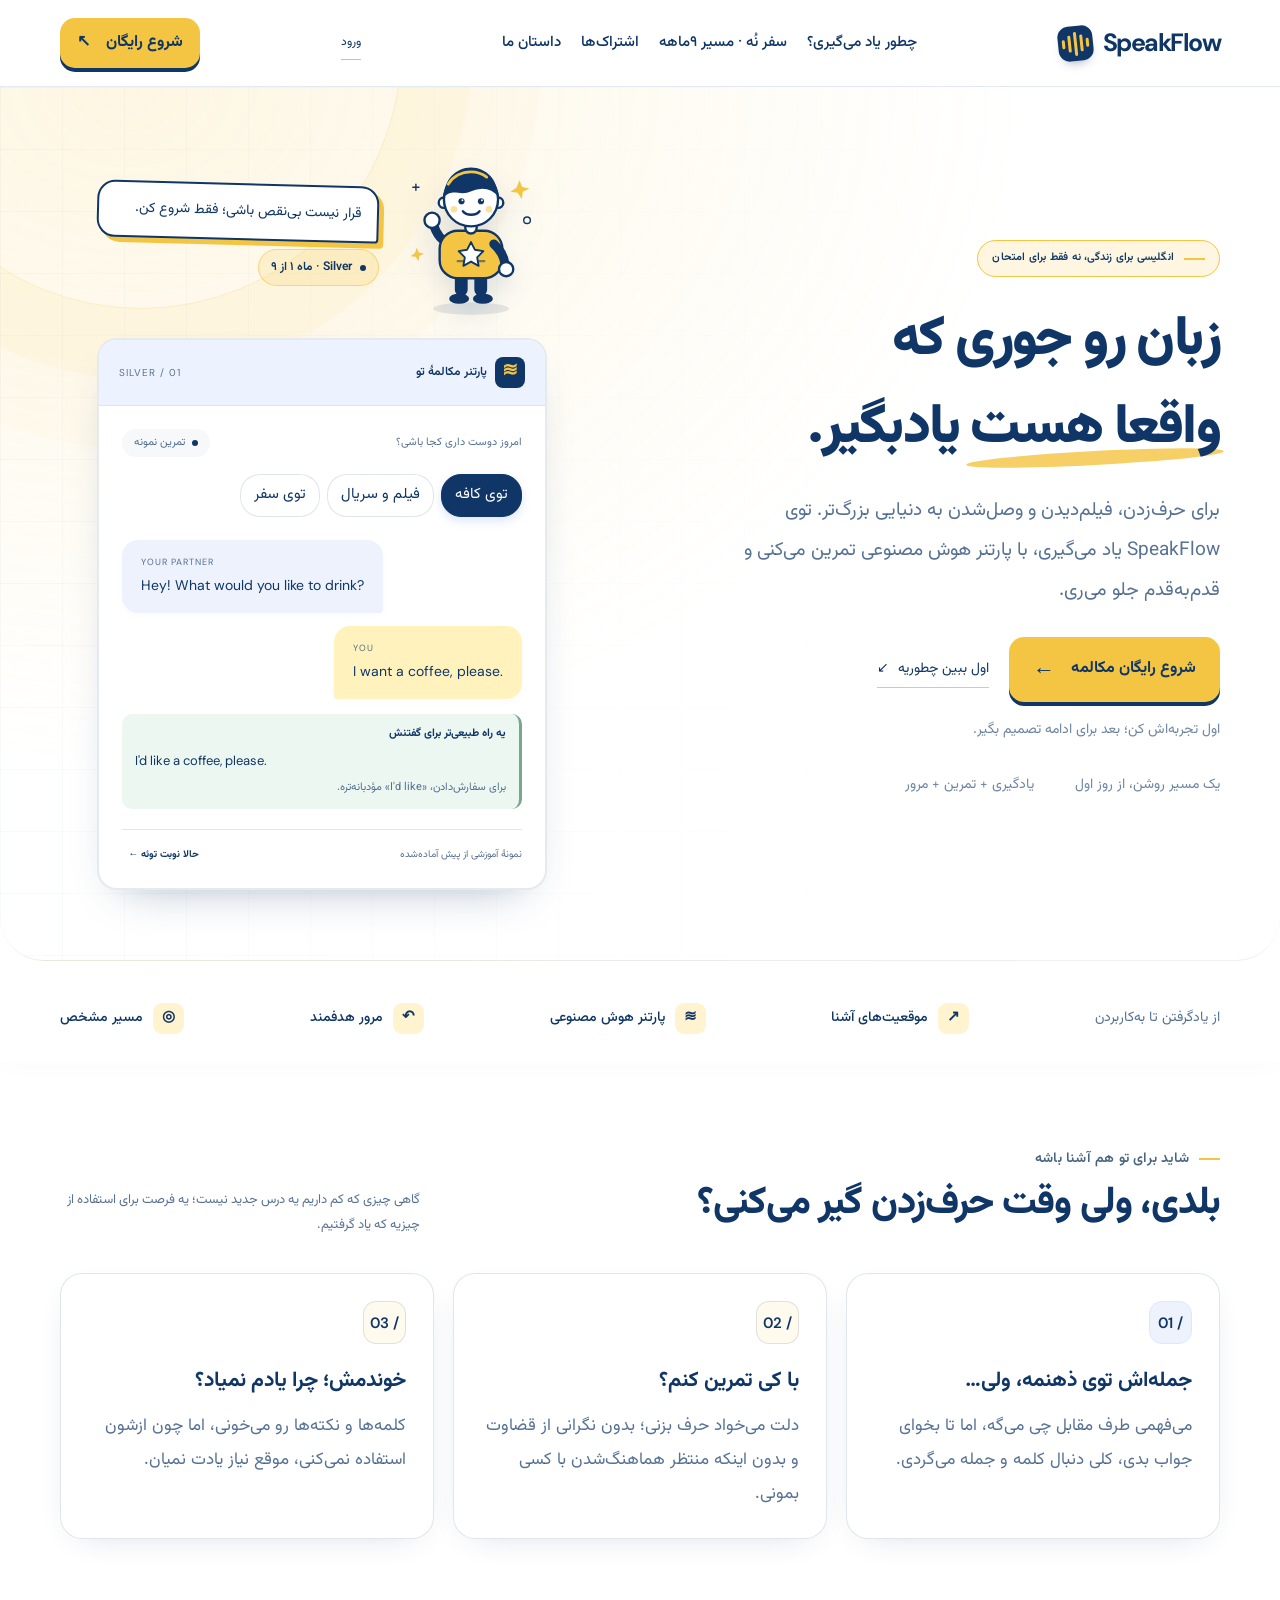
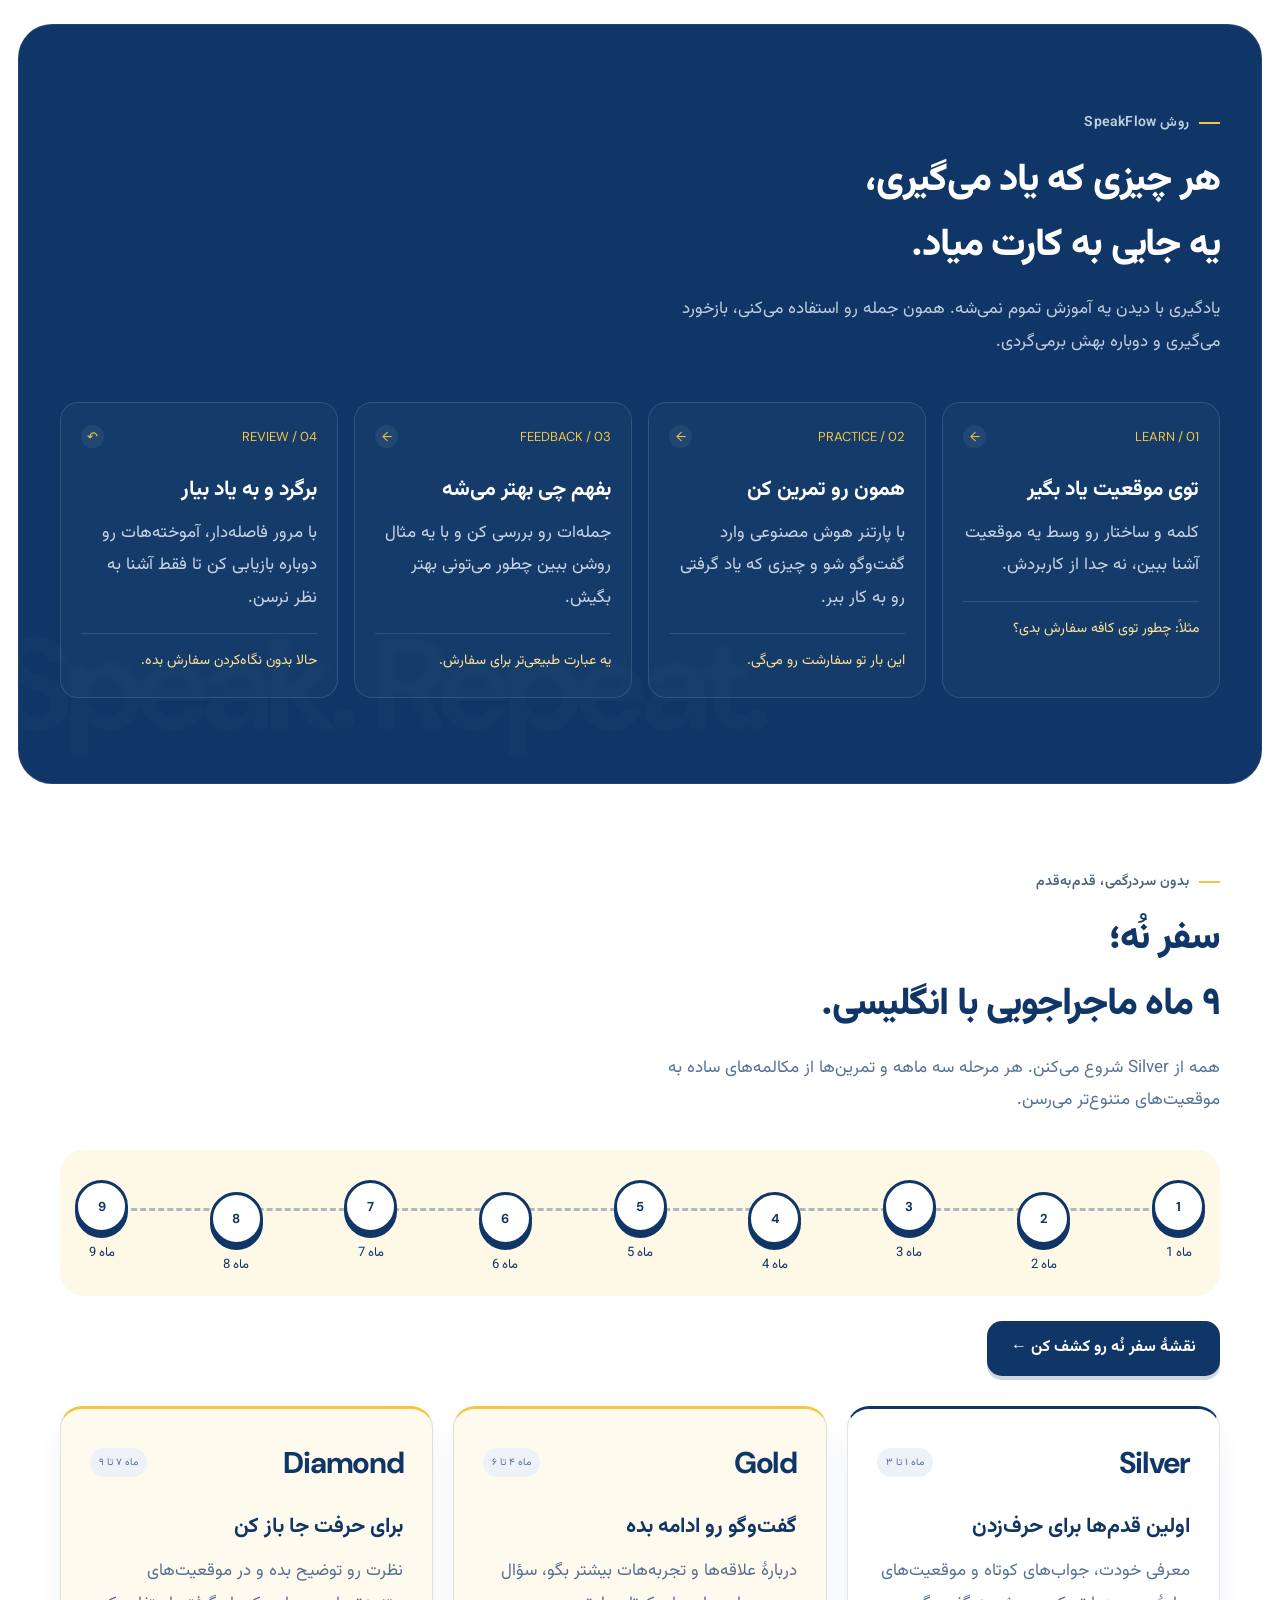
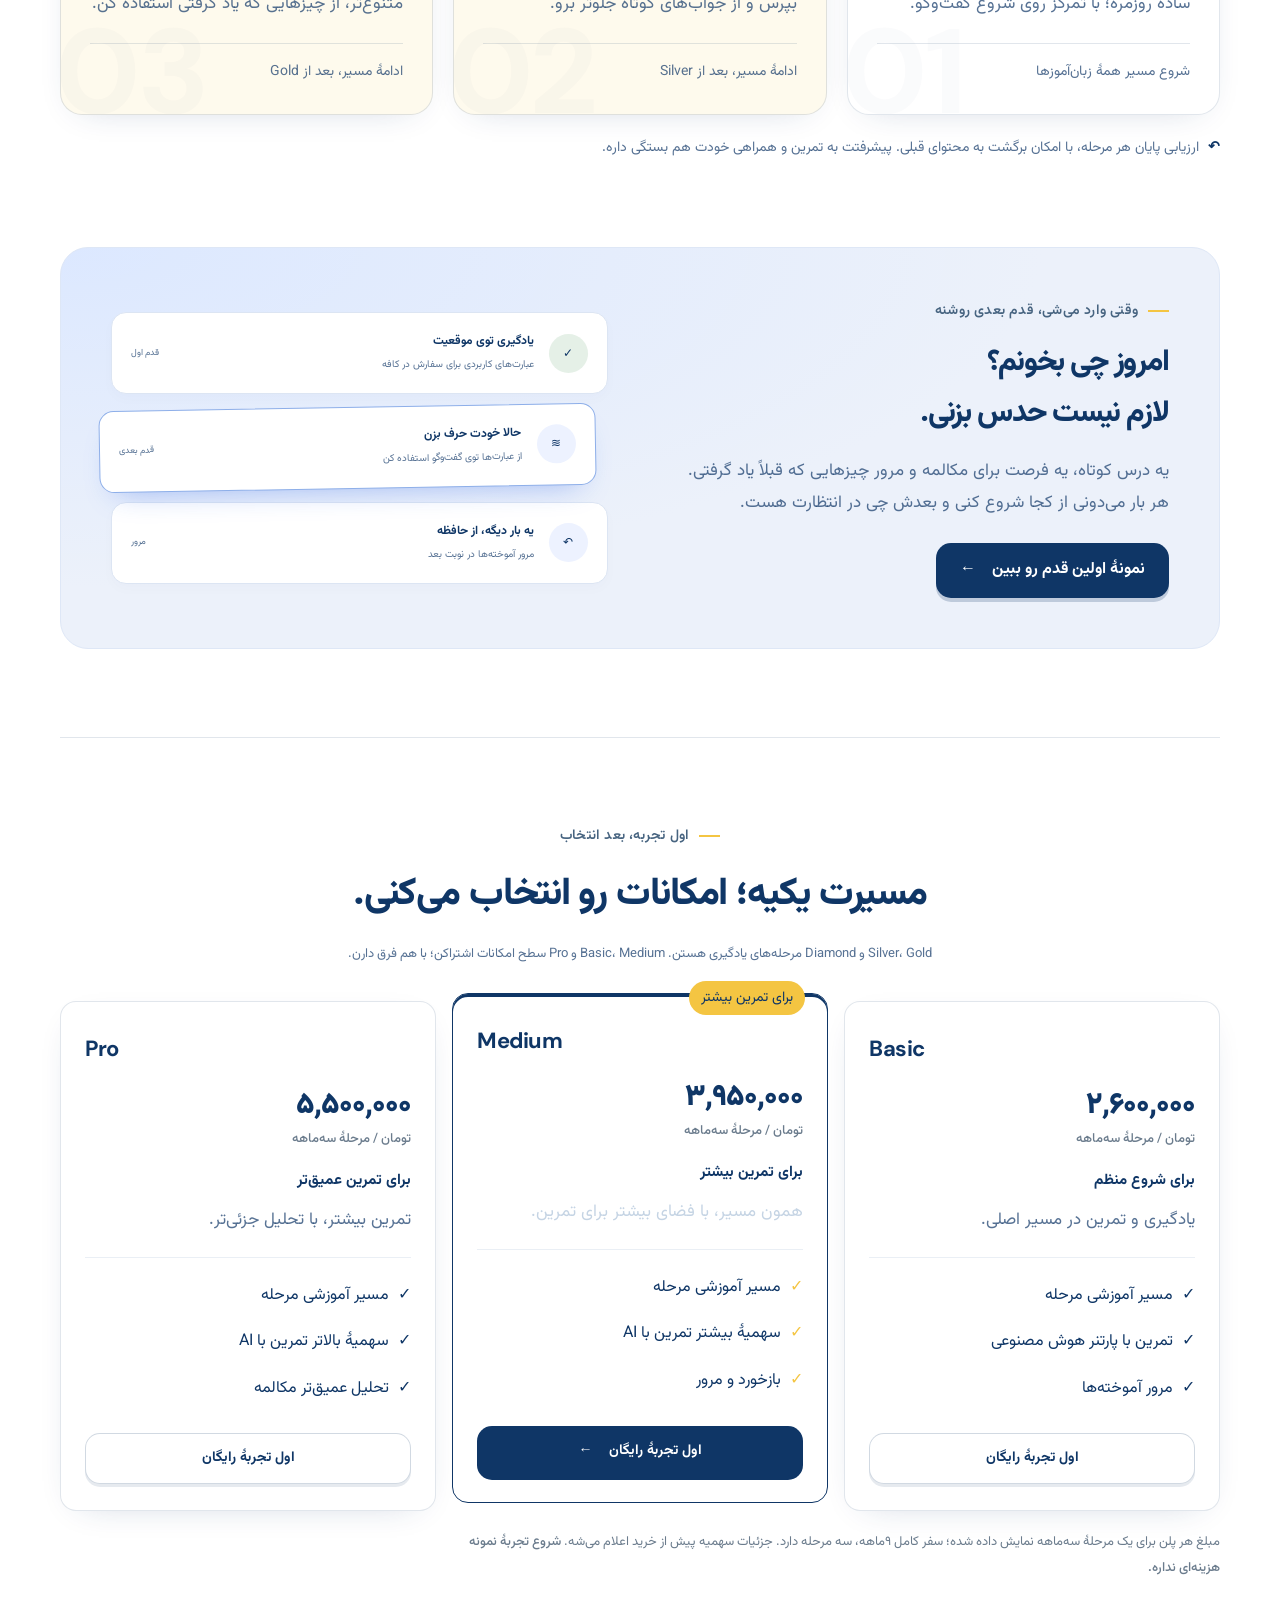
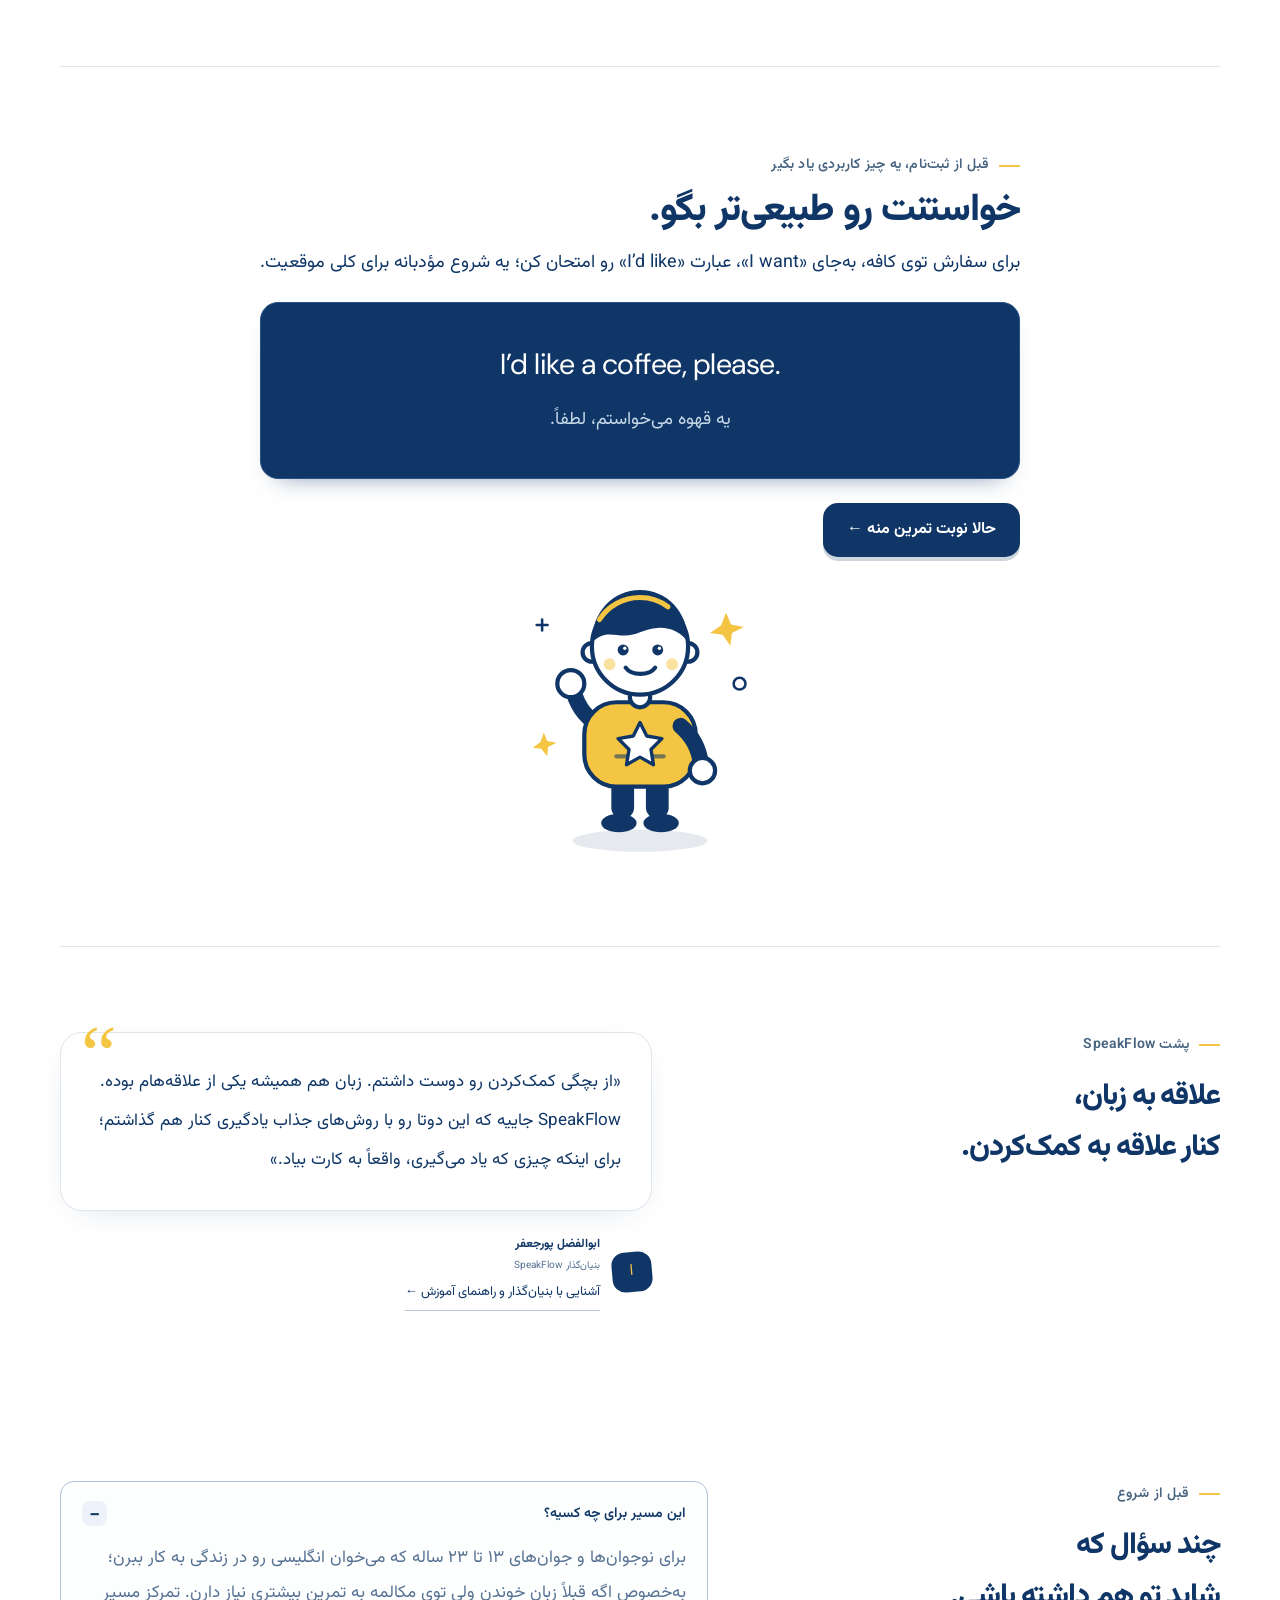
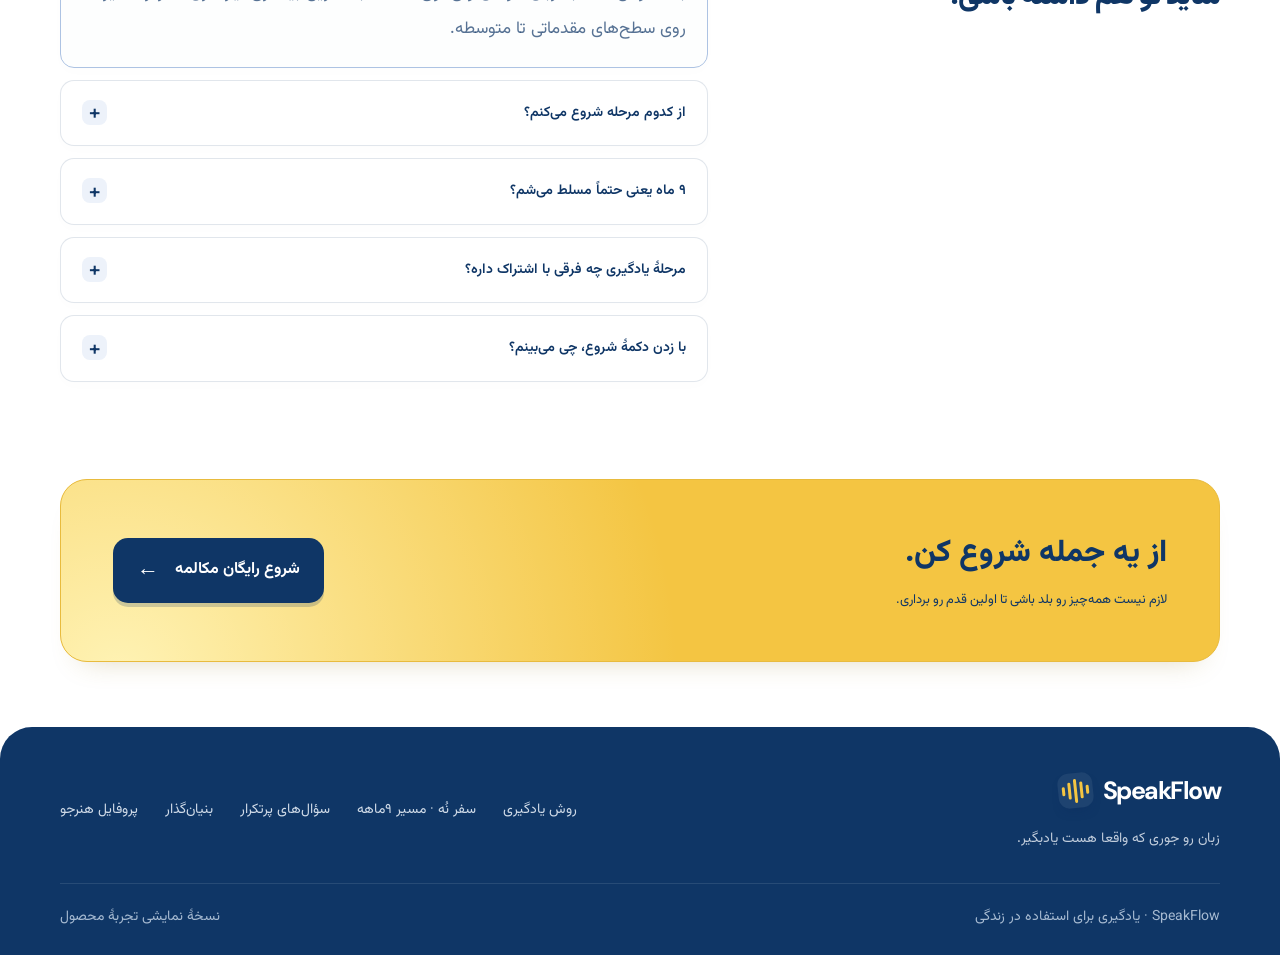
==== commit 4237ab41: "Restore last week's landing page over the reference rebuild Bring back the landing page as it was be" ====
--- a/index.html
+++ b/index.html
@@ -4,166 +4,92 @@
   <meta charset="utf-8">
   <meta name="viewport" content="width=device-width, initial-scale=1">
   <meta name="theme-color" content="#0f3666">
-  <meta name="design-version" content="speakflow-landing-v4">
-    <meta name="description" content="با SpeakFlow اصطلاحات روزمره و مکالمهٔ کاربردی را در موقعیت‌های واقعی یاد بگیر؛ زبان را همان‌طور که هست، تمرین کن.">
-    <title>SpeakFlow | زبان رو طوری که واقعا هست یاد بگیر.</title>
+  <meta name="design-version" content="speakflow-journey-v3">
+  <meta name="description" content="با SpeakFlow انگلیسی را در موقعیت‌های واقعی یاد بگیر؛ مکالمه، بازخورد و مرور در یک مسیر روشن ۹ماهه.">
+  <title>SpeakFlow | زبان رو جوری که واقعا هست یادبگیر.</title>
   <link rel="preconnect" href="https://fonts.googleapis.com">
   <link rel="preconnect" href="https://fonts.gstatic.com" crossorigin>
   <link href="https://fonts.googleapis.com/css2?family=Vazirmatn:wght@400;500;600;700;800;900&family=DM+Sans:wght@400;500;600;700&display=swap" rel="stylesheet">
-  <link rel="stylesheet" href="app.css?v=15">
+  <style>
+    :root{--navy:#0f3666;--deep:#09284e;--yellow:#f4c542;--cream:#faf9f5;--ink:#173552;--muted:#627283;--line:#e0e5e8;--soft:#edf2f7;--white:#fff;--green:#34715b}
+    *{box-sizing:border-box}html{scroll-behavior:smooth;scroll-padding-top:100px}body{margin:0;background:var(--cream);color:var(--ink);font-family:Vazirmatn,sans-serif;font-size:15px;line-height:1.9}button,input,select{font:inherit}button,a{-webkit-tap-highlight-color:transparent}button{cursor:pointer}a{color:inherit;text-decoration:none}button{color:inherit}button:disabled{cursor:default}button:focus-visible,a:focus-visible,summary:focus-visible,select:focus-visible{outline:3px solid #b58310;outline-offset:5px}h1,h2,h3,p{margin:0}h1,h2,h3{line-height:1.65}button{border:0}svg{display:block}::selection{background:var(--yellow);color:var(--navy)}[hidden]{display:none!important}.wrap{width:min(1160px,calc(100% - 64px));margin-inline:auto}.en{font-family:'DM Sans',sans-serif;direction:ltr;unicode-bidi:isolate}.button{display:inline-flex;align-items:center;justify-content:center;gap:16px;padding:13px 24px;border-radius:9px;background:var(--yellow);color:var(--navy);font-weight:700;line-height:1.8;transition:transform .2s,background .2s}.button:hover{background:#ffda65;transform:translateY(-2px)}.button.navy{background:var(--navy);color:white}.button.outline{border:1px solid #cbd4de;background:transparent}.button.outline:hover{background:var(--soft)}.arrow{font-family:sans-serif;font-size:22px;font-weight:400}.eyebrow{display:flex;align-items:center;gap:10px;font-size:12px;font-weight:600;letter-spacing:.2px;color:var(--muted)}.eyebrow:before{content:'';width:21px;height:2px;background:var(--yellow)}.section{padding-block:88px}.heading{font-size:clamp(25px,3.2vw,38px);font-weight:800;letter-spacing:-1px}.intro{color:var(--muted);max-width:590px;margin-top:14px}.pill{display:inline-flex;align-items:center;gap:7px;font-size:11px;border-radius:20px;padding:4px 12px;background:var(--soft)}.dot{width:6px;height:6px;border-radius:50%;background:var(--green)}
+    .header{position:sticky;top:0;z-index:20;background:rgba(250,249,245,.97);border-bottom:1px solid var(--line)}.header-row{height:86px;display:flex;align-items:center;justify-content:space-between;gap:28px}.brand{display:inline-flex;align-items:center;gap:10px;direction:ltr}.brand-name{font-size:25px;font-weight:700;letter-spacing:-1.2px}.brand-mark{width:35px;height:35px;border-radius:10px;background:var(--navy);display:flex;align-items:center;justify-content:center;gap:3px;transform:rotate(-6deg)}.brand-mark i{width:3px;border-radius:3px;background:var(--yellow)}.brand-mark i:nth-child(1),.brand-mark i:nth-child(5){height:9px}.brand-mark i:nth-child(2),.brand-mark i:nth-child(4){height:17px}.brand-mark i:nth-child(3){height:24px}.nav{display:flex;gap:28px;font-size:13px}.nav a:hover{color:#9b6e00}.header-action{font-size:12px;padding:9px 17px}.menu-button{display:none;background:transparent;font-size:23px;padding:5px 10px}
+    .hero{padding:75px 0 65px;overflow:hidden}.hero-grid{display:grid;grid-template-columns:1fr 1fr;align-items:center;gap:65px}.hero h1{font-size:clamp(36px,4.35vw,55px);font-weight:900;letter-spacing:-1.9px;line-height:1.65;margin:22px 0}.hero h1 span{position:relative;display:inline-block;z-index:0}.hero h1 span:after{content:'';position:absolute;bottom:10px;right:-4px;left:-4px;height:14px;z-index:-1;background:var(--yellow);transform:rotate(-2deg);border-radius:50% 15% 30% 10%}.hero-copy>p{font-size:16px;line-height:2.15;color:var(--muted);max-width:460px}.hero-actions{display:flex;align-items:center;gap:23px;margin-top:29px}.text-link{font-size:13px;display:inline-flex;gap:9px;align-items:center;border-bottom:1px solid #b9c4cf;padding-block:5px}.small-note{color:var(--muted);font-size:11px;margin-top:15px}.hero-foot{display:flex;gap:22px;align-items:center;margin-top:32px;font-size:11px;color:var(--muted)}.hero-foot span+span{border-right:1px solid #ccd5de;padding-right:22px}
+    .visual{position:relative;padding:18px 10px 25px 19px}.visual:before{content:'';position:absolute;inset:-9px -14px 0 0;background-image:radial-gradient(#cdd6df 1px,transparent 1px);background-size:17px 17px;z-index:-1}.practice-card{background:white;border:1px solid #dbe2e9;border-radius:19px;box-shadow:0 24px 55px -30px #17355266;transform:rotate(-2deg);overflow:hidden}.practice-top{display:flex;align-items:center;justify-content:space-between;padding:18px 22px;background:var(--navy);color:white}.practice-top .en{font-size:12px;color:#cad8e8}.mini-logo{display:flex;align-items:center;gap:8px;font-weight:600;font-size:12px}.mini-logo b{background:var(--yellow);color:var(--navy);border-radius:7px;padding:1px 7px}.practice-body{padding:23px}.practice-caption{display:flex;justify-content:space-between;align-items:center;font-size:11px;color:var(--muted)}.scene-tabs{display:flex;gap:7px;margin:17px 0 23px}.scene-tab{border:1px solid var(--line);background:white;border-radius:6px;padding:6px 12px;font-size:11px}.scene-tab[aria-selected="true"]{background:var(--navy);border-color:var(--navy);color:white}.chat{display:flex;flex-direction:column;gap:13px;min-height:185px}.bubble{padding:14px 17px;font-family:'DM Sans',sans-serif;font-size:14px;direction:ltr;line-height:1.7;max-width:90%;text-align:left;border-radius:12px 12px 3px 12px;background:var(--soft);align-self:flex-end}.bubble.you{background:#fff5ce;align-self:flex-start;border-radius:12px 12px 12px 3px}.speaker{font-size:9px;color:var(--muted);display:block;margin-bottom:4px;letter-spacing:1px}.correction{border-right:3px solid #78a78d;padding:8px 12px;margin:15px 0 0;background:#f2f7f3;border-radius:5px;font-size:11px}.correction p{margin-top:4px;color:var(--muted)}.correction .en{font-size:13px;color:var(--ink)}.sample-label{display:flex;justify-content:space-between;align-items:center;border-top:1px solid var(--line);margin-top:20px;padding-top:14px;font-size:10px;color:var(--muted)}.sample-label button{background:transparent;color:var(--navy);font-weight:700}.floating-note{position:absolute;bottom:1px;left:-15px;display:flex;align-items:center;gap:12px;background:var(--yellow);padding:13px 19px;border:1px solid #dfb034;border-radius:10px;transform:rotate(3deg);font-size:12px;box-shadow:0 8px 20px #17355212}.floating-note strong{font-size:20px;font-family:'DM Sans',sans-serif}.floating-note span{display:block;font-size:9px}
+    .strip{border-block:1px solid var(--line);padding:23px 0}.strip .wrap{display:flex;justify-content:space-between;align-items:center;gap:20px}.strip-label{font-size:11px;color:var(--muted)}.strip-item{font-size:13px;font-weight:500;display:flex;gap:10px;align-items:center}.strip-item b{color:#9a7419;font-size:15px}
+    .problem-head{display:flex;justify-content:space-between;gap:40px;align-items:end}.problem-head .intro{max-width:360px;font-size:13px}.problems{display:grid;grid-template-columns:repeat(3,1fr);gap:24px;margin-top:36px}.problem{border-top:1px solid #ccd6df;padding-top:23px}.number{font-size:12px;color:#6d7e8e}.problem h3{font-size:18px;margin:13px 0 10px}.problem p{font-size:13px;color:var(--muted);line-height:2}
+    .method{background:var(--navy);color:white;position:relative;overflow:hidden}.method:before{content:'Speak. Repeat.';position:absolute;bottom:-65px;left:-20px;font-family:'DM Sans',sans-serif;direction:ltr;font-size:170px;letter-spacing:-10px;font-weight:700;color:#ffffff03;pointer-events:none;white-space:nowrap}.method .eyebrow{color:#c0d0e0}.method .heading{margin-top:12px}.method .intro{color:#bfcede}.method-grid{display:grid;grid-template-columns:repeat(4,1fr);gap:27px;margin-top:44px;position:relative}.method-card{border-top:1px solid #527192;padding-top:23px}.method-index{font-family:'DM Sans',sans-serif;font-size:13px;color:var(--yellow);display:flex;justify-content:space-between}.method-card h3{font-size:19px;margin:20px 0 10px}.method-card p{font-size:12px;color:#c7d6e5}.method-card .example{display:block;font-size:11px;color:#fff1ba;margin-top:19px}
+    .path-head{max-width:640px;margin-bottom:34px}.path-head .heading{margin-top:12px}.path-grid{display:grid;grid-template-columns:repeat(3,1fr);gap:20px}.level{padding:27px 27px 23px;background:white;border:1px solid var(--line);border-radius:12px;position:relative;overflow:hidden}.level:after{position:absolute;left:-5px;top:10px;font-size:90px;line-height:1;font-weight:800;font-family:'DM Sans',sans-serif;color:#0f366606;content:attr(data-index)}.level.active{border-top:3px solid var(--navy)}.level.gold{border-top:3px solid var(--yellow)}.level.diamond{border-top:3px solid #83a6c9}.level-top{display:flex;justify-content:space-between;align-items:center;position:relative}.level h3{font-size:27px}.level-top span{font-size:11px;color:var(--muted)}.level h4{font-size:15px;margin:20px 0 8px}.level p{font-size:12px;color:var(--muted)}.level-bottom{border-top:1px solid var(--line);margin-top:23px;padding-top:15px;font-size:11px;color:var(--muted)}.path-note{margin-top:20px;font-size:12px;display:flex;align-items:center;gap:9px;color:var(--muted)}.path-note b{color:var(--navy)}
+    .daily{padding:0 0 88px}.daily-box{display:grid;grid-template-columns:1fr 1fr;gap:65px;align-items:center;background:#eaf0f5;border-radius:18px;padding:48px}.daily-copy .heading{font-size:30px;margin-top:12px}.daily-copy p{font-size:13px;color:var(--muted);margin:16px 0 24px}.daily-list{display:grid;gap:13px}.task{padding:17px 19px;border:1px solid #dce4ec;border-radius:10px;background:white;display:flex;gap:15px;align-items:center}.task-icon{width:34px;height:34px;flex-shrink:0;display:grid;place-items:center;border-radius:50%;font-family:'DM Sans',sans-serif;font-size:12px;background:var(--soft);color:var(--navy)}.task:first-child .task-icon{background:#e5f0e7;color:var(--green)}.task:nth-child(2){border-color:#a6bacd;box-shadow:0 6px 20px #17355209;transform:translateX(-10px)}.task h3{font-size:12px}.task p{font-size:10px;color:var(--muted);margin-top:3px}.task .task-status{margin-right:auto;font-size:9px;color:var(--muted);white-space:nowrap}
+    .plans{border-top:1px solid var(--line);padding-top:75px}.plans-head{text-align:center;max-width:650px;margin:auto}.plans-head .eyebrow{justify-content:center}.plans-head .heading{margin-top:13px}.plans-head .intro{font-size:13px;margin-inline:auto}.plan-grid{display:grid;grid-template-columns:repeat(3,1fr);gap:20px;margin-top:36px}.plan{border:1px solid var(--line);padding:28px;background:white;border-radius:12px;display:flex;flex-direction:column}.plan:nth-child(2){background:var(--navy);color:white;border-color:var(--navy)}.plan .en{font-size:24px;font-weight:600}.plan h3{font-size:15px;margin:15px 0 10px}.plan p{font-size:12px;color:var(--muted)}.plan:nth-child(2) p{color:#c5d4e4}.plan ul{list-style:none;padding:0;margin:21px 0;font-size:12px}.plan li{padding-block:5px}.plan li:before{content:'✓';margin-left:9px;color:#6c927e}.plan:nth-child(2) li:before{color:var(--yellow)}.plan .button{font-size:12px;width:100%;margin-top:auto}.plans-note{text-align:center;color:var(--muted);font-size:11px;margin-top:22px}.plans-note strong{font-weight:500}
+    .story{display:grid;grid-template-columns:1fr 1.2fr;gap:75px;align-items:start;border-top:1px solid var(--line)}.story .heading{margin-top:12px;font-size:30px}.story blockquote{margin:0;font-size:17px;line-height:2.3}.founder{display:flex;gap:12px;align-items:center;margin-top:22px}.founder-symbol{width:40px;height:40px;border-radius:50%;display:grid;place-items:center;background:#e6ecf2;font-size:16px}.founder strong{display:block;font-size:12px}.founder p{font-size:10px;color:var(--muted)}.faq-layout{display:grid;grid-template-columns:.8fr 1.2fr;gap:80px}.faq-layout .heading{margin-top:12px;font-size:30px}.faq-list details{border-bottom:1px solid var(--line);padding:19px 0}.faq-list details:first-child{padding-top:0}.faq-list summary{font-size:14px;font-weight:600;cursor:pointer;list-style:none;display:flex;justify-content:space-between;gap:20px}.faq-list summary::-webkit-details-marker{display:none}.faq-list summary:after{content:'+';font-size:23px;font-family:'DM Sans',sans-serif;line-height:1.2;color:var(--muted)}.faq-list details[open] summary:after{content:'−'}.faq-list details p{color:var(--muted);font-size:12px;margin-top:13px;line-height:2.1}
+    .last-cta{background:var(--yellow);border-radius:16px;padding:43px 48px;display:flex;align-items:center;justify-content:space-between;gap:35px;margin-bottom:65px;position:relative;overflow:hidden}.last-cta h2{font-size:27px;font-weight:800}.last-cta p{font-size:13px;margin-top:9px}.last-cta .button{white-space:nowrap}.footer{background:var(--deep);color:white;padding:40px 0 24px}.footer-main{display:flex;align-items:center;justify-content:space-between;gap:30px}.footer .brand-mark{background:#ffffff10}.footer-tagline{font-size:11px;color:#c0ccdb;margin-top:12px}.footer-links{display:flex;gap:27px;font-size:12px;color:#d0dbe8}.footer-bottom{border-top:1px solid #ffffff1a;margin-top:30px;padding-top:20px;display:flex;justify-content:space-between;font-size:10px;color:#a6bad1}
+    @media(min-width:1400px){.hero{padding-block:95px}}
+    @media(max-width:1000px){.wrap{width:calc(100% - 44px)}.hero-grid{gap:30px}.hero h1{font-size:40px}.nav{gap:18px;font-size:12px}.hero-actions{gap:14px}.hero-actions .button{padding-inline:16px;font-size:13px}.practice-body{padding:18px}.floating-note{left:0}.daily-box{gap:30px;padding:35px}.story,.faq-layout{gap:40px}}
+    @media(max-width:760px){.wrap{width:calc(100% - 36px)}.header-row{height:71px;gap:15px;flex-wrap:wrap}.brand-name{font-size:22px}.brand-mark{width:31px;height:31px}.menu-button{display:block}.header-action{margin-right:auto;font-size:11px;padding:8px 13px}.nav{display:none;position:absolute;top:71px;right:0;left:0;background:var(--cream);padding:20px;border-bottom:1px solid var(--line);flex-direction:column;gap:17px}.nav.open{display:flex}.hero{padding:38px 0 40px}.hero-grid{grid-template-columns:1fr;gap:36px}.hero h1{font-size:clamp(34px,8vw,48px);margin:15px 0}.hero-copy>p{font-size:14px;max-width:100%}.hero h1 br{display:none}.hero-actions{margin-top:23px;gap:20px}.hero-actions .button{font-size:13px;padding:12px 18px}.hero-foot{margin-top:24px}.visual{width:min(480px,100%);margin-inline:auto;padding-inline:12px}.floating-note{bottom:-2px;left:0;font-size:11px}.strip .wrap{flex-wrap:wrap;justify-content:center;gap:12px 24px}.strip-label{width:100%;text-align:center}.strip-item{font-size:11px}.section{padding-block:55px}.problem-head{display:block}.problem-head .intro{max-width:100%}.problems{gap:20px;grid-template-columns:1fr;margin-top:25px}.problem{display:grid;grid-template-columns:28px 1fr;gap:0 10px;padding-top:18px}.problem h3{margin:0 0 8px;font-size:16px}.problem p{grid-column:2;font-size:12px}.method-grid{grid-template-columns:1fr 1fr;gap:30px 24px;margin-top:28px}.method-card h3{font-size:17px;margin-top:13px}.method-card p{font-size:11px}.method-card .example{font-size:10px;margin-top:13px}.path-grid{grid-template-columns:1fr;gap:14px}.level{padding:22px}.level h4{margin-top:12px}.level-bottom{margin-top:15px;padding-top:11px}.path-note{align-items:start;font-size:11px}.daily{padding-bottom:55px}.daily-box{grid-template-columns:1fr;padding:27px 20px;gap:30px}.daily-copy .heading{font-size:26px}.task:nth-child(2){transform:none}.plan-grid{grid-template-columns:1fr;gap:15px}.plan{padding:25px}.plan .en{font-size:23px}.plans-note{font-size:10px}.story{grid-template-columns:1fr;gap:25px}.story blockquote{font-size:15px}.faq-layout{grid-template-columns:1fr;gap:30px}.faq-list summary{font-size:13px}.last-cta{flex-direction:column;align-items:start;padding:29px 25px;margin-bottom:40px;gap:22px}.last-cta h2{font-size:24px}.last-cta p{font-size:12px}.last-cta .button{font-size:12px}.footer-main{align-items:start;flex-direction:column;gap:23px}.footer-links{gap:22px;font-size:11px}.footer-bottom{gap:14px;flex-direction:column}.dialog-body{padding:23px}.dialog-body h2{font-size:20px}}
+    @media(prefers-reduced-motion:reduce){html{scroll-behavior:auto}*,*:before,*:after{transition:none!important;animation:none!important}}
+  </style>
+  <link rel="stylesheet" href="app.css?v=16">
 </head>
 <body>
   <a href="#main" class="skip-link" style="position:absolute;inset-inline-start:16px;top:-70px;z-index:100;background:white;padding:10px" onfocus="this.style.top='10px'" onblur="this.style.top='-70px'">رفتن به محتوای اصلی</a>
   <header class="header">
-    <div class="wrap sf-header">
-      <a class="brand" href="#" aria-label="SpeakFlow، خانه"><span class="brand-mark" aria-hidden="true"><i></i><i></i><i></i><i></i><i></i></span><span class="brand-name en"><b>Speak</b>Flow</span></a>
-      <nav class="nav" id="main-nav" aria-label="منوی اصلی"><a href="#/parent">برای والدین</a><a href="#faq">سوالات متداول</a><a href="#why">درباره ما</a><a href="#/support">تماس با ما</a></nav>
-      <button class="button header-action" data-start>شروع رایگان <svg viewBox="0 0 24 24" width="18" height="18" fill="none" stroke="currentColor" stroke-width="2.4" stroke-linecap="round" stroke-linejoin="round" aria-hidden="true"><path d="M19 12H5m6-7-7 7 7 7"/></svg></button>
+    <div class="wrap header-row">
+      <a class="brand" href="#" aria-label="SpeakFlow، خانه"><span class="brand-mark" aria-hidden="true"><i></i><i></i><i></i><i></i><i></i></span><span class="brand-name en">SpeakFlow</span></a>
+      <nav class="nav" id="main-nav" aria-label="منوی اصلی"><a href="#method">چطور یاد می‌گیری؟</a><a href="#path">سفر نُه · مسیر ۹ماهه</a><a href="#plans">اشتراک‌ها</a><a href="#story">داستان ما</a></nav>
+      <a class="text-link" href="#/login" style="font-size:12px">ورود</a><button class="button header-action" data-start>شروع رایگان <span aria-hidden="true">↖</span></button>
       <button class="menu-button" id="menu-toggle" aria-label="باز کردن منو" aria-expanded="false" aria-controls="main-nav">☰</button>
     </div>
   </header>
-
   <main id="main">
     <section class="hero" id="hero" aria-labelledby="hero-title">
-      <div class="hero-bg" aria-hidden="true"><span></span><span></span></div>
       <div class="wrap hero-grid">
         <div class="hero-copy">
-          <h1 id="hero-title">زبان رو طوری که<br><span>واقعاً هست</span> یاد بگیر</h1>
-          <p class="hero-lead">اصطلاحات روزمره و مکالمهٔ کاربردی</p>
-          <button class="button hero-cta" data-start>شروع تجربه رایگان <svg viewBox="0 0 24 24" width="18" height="18" fill="none" stroke="currentColor" stroke-width="2.4" stroke-linecap="round" stroke-linejoin="round" aria-hidden="true"><path d="M19 12H5m6-7-7 7 7 7"/></svg></button>
+          <div class="eyebrow">انگلیسی برای زندگی، نه فقط برای امتحان</div>
+          <h1 id="hero-title">زبان رو جوری که<br> <span>واقعا هست</span> یادبگیر.</h1>
+          <p>برای حرف‌زدن، فیلم‌دیدن و وصل‌شدن به دنیایی بزرگ‌تر. توی SpeakFlow یاد می‌گیری، با پارتنر هوش مصنوعی تمرین می‌کنی و قدم‌به‌قدم جلو می‌ری.</p>
+          <div class="hero-actions"><button class="button" data-start>شروع رایگان مکالمه <span class="arrow" aria-hidden="true">←</span></button><a class="text-link" href="#method">اول ببین چطوریه <span aria-hidden="true">↙</span></a></div>
+          <p class="small-note">اول تجربه‌اش کن؛ بعد برای ادامه تصمیم بگیر.</p>
+          <div class="hero-foot"><span>یک مسیر روشن، از روز اول</span><span>یادگیری + تمرین + مرور</span></div>
         </div>
-        <div class="hero-mock" role="group" aria-label="نمونهٔ داشبورد یادگیری؛ مرحلهٔ Silver، ۶۶٪ پیشرفت و قدم بعدی تمرین صوتی درس ۱">
-          <span class="hero-mock-frame" aria-hidden="true"></span>
-          <div class="mock-app">
-            <div class="mock-side">
-              <div class="mock-brand"><span class="mock-mark" aria-hidden="true"></span>SpeakFlow</div>
-              <ul>
-                <li class="is-on"><b aria-hidden="true">⌂</b>داشبورد</li>
-                <li><b aria-hidden="true">✎</b>پارتنر مکالمه</li>
-                <li><b aria-hidden="true">≡</b>مسیر یادگیری</li>
-                <li><b aria-hidden="true">↺</b>تمرین‌های مرور</li>
-                <li><b aria-hidden="true">⚙</b>تنظیمات</li>
-              </ul>
+        <div class="hero-stage" role="group" aria-label="پیش‌نمایش تعاملی مکالمه و بازخورد نمونه">
+          <div class="hero-character">
+            <img class="hero-character-art" src="buddy.svg" width="190" height="214" alt="آدمک همراه SpeakFlow در حال خوش‌آمدگویی">
+            <div class="hero-character-copy">
+              <p class="hero-character-say">قرار نیست بی‌نقص باشی؛ فقط شروع کن.</p>
+              <span class="hero-level-chip"><span class="dot" aria-hidden="true"></span>Silver · ماه ۱ از ۹</span>
             </div>
-            <div class="mock-main">
-              <div class="mock-top">
-                <span class="mock-level"><small>مرحلهٔ فعلی:</small><strong>Silver</strong></span>
-                <span class="mock-chip">ماه ۱ تا ۳</span>
+          </div>
+          <div class="practice-card">
+            <div class="practice-top"><div class="mini-logo"><b aria-hidden="true">≋</b> پارتنر مکالمهٔ تو</div><span class="en">SILVER / 01</span></div>
+            <div class="practice-body">
+              <div class="practice-caption"><span>امروز دوست داری کجا باشی؟</span><span class="pill"><span class="dot"></span> تمرین نمونه</span></div>
+              <div class="scene-tabs" role="tablist" aria-label="موقعیت مکالمه"><button class="scene-tab" id="tab-cafe" role="tab" aria-selected="true" aria-controls="scene-panel" data-scene="cafe">توی کافه</button><button class="scene-tab" id="tab-film" role="tab" aria-selected="false" aria-controls="scene-panel" tabindex="-1" data-scene="film">فیلم و سریال</button><button class="scene-tab" id="tab-travel" role="tab" aria-selected="false" aria-controls="scene-panel" tabindex="-1" data-scene="travel">توی سفر</button></div>
+              <div id="scene-panel" role="tabpanel" aria-labelledby="tab-cafe" tabindex="0">
+                <div class="chat"><div class="bubble"><span class="speaker">YOUR PARTNER</span><span id="partner-line">Hey! What would you like to drink?</span></div><div class="bubble you"><span class="speaker">YOU</span><span id="user-line">I want a coffee, please.</span></div></div>
+                <div class="correction"><strong>یه راه طبیعی‌تر برای گفتنش</strong><p class="en" id="better-line">I'd like a coffee, please.</p><p id="tip-line">برای سفارش‌دادن، «I'd like» مؤدبانه‌تره.</p></div>
               </div>
-              <div class="mock-bar"><span></span><b>۶۶٪</b></div>
-              <div class="mock-foot">
-                <div class="mock-next"><small>قدم بعدی:</small><strong>تمرین صوتی درس ۱</strong></div>
-                <span class="mock-play" aria-hidden="true">▶</span>
-              </div>
-              <div class="mock-due"><b aria-hidden="true">▦</b><span>مرورهای امروز</span><small>۲ سررسیدشده</small></div>
+              <div class="sample-label"><span>نمونهٔ آموزشی از پیش آماده‌شده</span><button data-start>حالا نوبت توئه ←</button></div>
             </div>
           </div>
         </div>
       </div>
     </section>
-    <section class="section how" id="method" aria-labelledby="how-title">
-      <div class="wrap">
-        <h2 class="sf-title" id="how-title">چطور یاد می‌گیری؟</h2>
-        <ol class="how-flow" aria-label="از آموزش تا مرور">
-          <li class="how-step"><span class="how-icon" aria-hidden="true"><svg viewBox="0 0 24 24" fill="none" stroke="currentColor" stroke-width="1.6" stroke-linecap="round" stroke-linejoin="round" aria-hidden="true"><path d="M12 5C9 3 5 3 2 4v15c4-1 7 0 10 2 3-2 6-3 10-2V4c-3-1-7-1-10 1Zm0 0v16"/></svg></span><strong>آموزش</strong><small>درس‌های کاربردی و جذاب</small></li>
-          <li class="how-arrow" aria-hidden="true">←</li>
-          <li class="how-step"><span class="how-icon" aria-hidden="true"><svg viewBox="0 0 24 24" fill="none" stroke="currentColor" stroke-width="1.6" stroke-linecap="round" stroke-linejoin="round" aria-hidden="true"><path d="M16 3l5 5-11 11H5v-5L16 3Z"/></svg></span><strong>تمرین تایپی</strong><small>تثبیت مطالب با نوشتن</small></li>
-          <li class="how-arrow" aria-hidden="true">←</li>
-          <li class="how-step"><span class="how-icon" aria-hidden="true"><svg viewBox="0 0 24 24" fill="none" stroke="currentColor" stroke-width="1.6" stroke-linecap="round" stroke-linejoin="round" aria-hidden="true"><rect x="9" y="2" width="6" height="12" rx="3"/><path d="M5 11a7 7 0 0 0 14 0M12 18v4"/></svg></span><strong>تمرین صوتی</strong><small>تقویت مکالمه با صدا</small></li>
-          <li class="how-arrow" aria-hidden="true">←</li>
-          <li class="how-step"><span class="how-icon" aria-hidden="true"><svg viewBox="0 0 24 24" fill="none" stroke="currentColor" stroke-width="1.6" stroke-linecap="round" stroke-linejoin="round" aria-hidden="true"><circle cx="12" cy="12" r="9"/><path d="m8 12 3 3 5-6"/></svg></span><strong>تمرین سه‌مرحله‌ای</strong><small>یادگیری عمیق‌تر</small></li>
-          <li class="how-arrow" aria-hidden="true">←</li>
-          <li class="how-step"><span class="how-icon" aria-hidden="true"><svg viewBox="0 0 24 24" fill="none" stroke="currentColor" stroke-width="1.6" stroke-linecap="round" stroke-linejoin="round" aria-hidden="true"><path d="M3 10a9 9 0 1 1 2 8M3 4v6h6"/></svg></span><strong>مرور</strong><small>برای ماندگاری بیشتر</small></li>
-        </ol>
-        <p class="loop-note">همین پنج قدم برای هر درس تکرار می‌شه؛ از خوندن می‌رسی به گفتن.</p>
-      </div>
+    <section class="strip" aria-label="از یادگرفتن تا به‌کاربردن"><div class="wrap"><span class="strip-label">از یادگرفتن تا به‌کاربردن</span><span class="strip-item"><b aria-hidden="true">↗</b> موقعیت‌های آشنا</span><span class="strip-item"><b aria-hidden="true">≋</b> پارتنر هوش مصنوعی</span><span class="strip-item"><b aria-hidden="true">↶</b> مرور هدفمند</span><span class="strip-item"><b aria-hidden="true">◎</b> مسیر مشخص</span></div></section>
+    <section class="section wrap" id="problem" aria-labelledby="problem-title">
+      <div class="problem-head"><div><div class="eyebrow">شاید برای تو هم آشنا باشه</div><h2 class="heading" id="problem-title">بلدی، ولی وقت حرف‌زدن گیر می‌کنی؟</h2></div><p class="intro">گاهی چیزی که کم داریم یه درس جدید نیست؛ یه فرصت برای استفاده از چیزیه که یاد گرفتیم.</p></div>
+      <div class="problems"><article class="problem"><span class="number en">01 /</span><h3>جمله‌اش توی ذهنمه، ولی…</h3><p>می‌فهمی طرف مقابل چی می‌گه، اما تا بخوای جواب بدی، کلی دنبال کلمه و جمله می‌گردی.</p></article><article class="problem"><span class="number en">02 /</span><h3>با کی تمرین کنم؟</h3><p>دلت می‌خواد حرف بزنی؛ بدون نگرانی از قضاوت و بدون اینکه منتظر هماهنگ‌شدن با کسی بمونی.</p></article><article class="problem"><span class="number en">03 /</span><h3>خوندمش؛ چرا یادم نمیاد؟</h3><p>کلمه‌ها و نکته‌ها رو می‌خونی، اما چون ازشون استفاده نمی‌کنی، موقع نیاز یادت نمیان.</p></article></div>
     </section>
-    <section class="section path-band" id="path" aria-labelledby="path-title">
-      <div class="wrap">
-        <h2 class="sf-title" id="path-title">مسیر یادگیری ۹ ماهه</h2>
-        <p class="sf-sub">از پایه تا مکالمهٔ حرفه‌ای، قدم به قدم کنار شما هستیم</p>
-        <ol class="route" aria-label="سه مرحلهٔ مسیر">
-          <li class="route-stop">
-            <span class="route-arrow" aria-hidden="true">←</span>
-            <div class="route-content">
-              <div class="route-top"><h3 class="en">Silver</h3><span class="route-icon" aria-hidden="true"><svg viewBox="0 0 24 24" fill="none" stroke="currentColor" stroke-width="1.6" stroke-linecap="round" stroke-linejoin="round" aria-hidden="true"><path d="M7 4h10v5a5 5 0 0 1-10 0V4Z"/><path d="M7 5H4v2a3 3 0 0 0 3 3m10-5h3v2a3 3 0 0 1-3 3M9 20h6m-3-2v2"/></svg></span></div>
-              <span class="route-badge">ماه ۱ تا ۳</span>
-              <p>ساختن پایه: گرامرهای ساده، لغات پرکاربرد و اصطلاحات روزمره</p>
-            </div>
-          </li>
-          <li class="route-stop is-gold">
-            <span class="route-arrow" aria-hidden="true">←</span>
-            <div class="route-content">
-              <div class="route-top"><h3 class="en">Gold</h3><span class="route-icon" aria-hidden="true"><svg viewBox="0 0 24 24" fill="none" stroke="currentColor" stroke-width="1.6" stroke-linecap="round" stroke-linejoin="round" aria-hidden="true"><path d="m12 3 2.7 5.7 6.3.9-4.6 4.3 1.1 6.1L12 17.1 6.5 20l1.1-6.1L3 9.6l6.3-.9L12 3Z"/></svg></span></div>
-              <span class="route-badge">ماه ۴ تا ۶</span>
-              <p>مکالمه در موقعیت‌های واقعی: کافه، رستوران، فرودگاه و…</p>
-            </div>
-          </li>
-          <li class="route-stop">
-            <span class="route-arrow" aria-hidden="true">←</span>
-            <div class="route-content">
-              <div class="route-top"><h3 class="en">Diamond</h3><span class="route-icon" aria-hidden="true"><svg viewBox="0 0 24 24" fill="none" stroke="currentColor" stroke-width="1.6" stroke-linecap="round" stroke-linejoin="round" aria-hidden="true"><path d="M6 3h12l4 6-10 12L2 9l4-6Z"/><path d="M2 9h20M9 3l-1 6 4 12 4-12-1-6"/></svg></span></div>
-              <span class="route-badge">ماه ۷ تا ۹</span>
-              <p>تسلط در مکالمه با فیلم، سریال و آهنگ، و یادگیری گرامر کامل</p>
-            </div>
-          </li>
-        </ol>
-        <p class="path-note"><b aria-hidden="true">↶</b> هر مرحله سه ماهه. ارزیابی پایان مرحله معلوم می‌کنه آمادهٔ مرحلهٔ بعدی هستی یا نه؛ پیشرفتت به تمرین خودت هم بستگی داره.</p>
-      </div>
-    </section>
-    <section class="section wrap why" id="why" aria-labelledby="why-title">
-      <div class="why-voice" role="group" aria-label="نمونهٔ تمرین گفتاری">
-        <span class="voice-tick t1" aria-hidden="true"></span>
-        <span class="voice-tick t2" aria-hidden="true"></span>
-        <span class="voice-tick t3" aria-hidden="true"></span>
-        <div class="voice-panel">
-          <span class="voice-mic" aria-hidden="true"><svg viewBox="0 0 24 24" fill="none" stroke="currentColor" stroke-width="1.6" stroke-linecap="round" stroke-linejoin="round" aria-hidden="true"><rect x="9" y="2" width="6" height="12" rx="3"/><path d="M5 11a7 7 0 0 0 14 0M12 18v4m-3 0h6"/></svg></span>
-          <div class="voice-line"><span class="voice-wave" aria-hidden="true"><i></i><i></i><i></i><i></i><i></i></span><span class="en">Hey! How&#39;s it going?</span></div>
-        </div>
-      </div>
-      <div class="why-copy">
-        <h2 class="sf-title" id="why-title">چرا SpeakFlow؟</h2>
-        <ul class="why-grid">
-          <li class="why-card"><span class="why-icon" aria-hidden="true"><svg viewBox="0 0 24 24" fill="none" stroke="currentColor" stroke-width="1.6" stroke-linecap="round" stroke-linejoin="round" aria-hidden="true"><path d="M4 6h7v14H4a2 2 0 0 1-2-2V8a2 2 0 0 1 2-2Zm16 0h-7v14h7a2 2 0 0 0 2-2V8a2 2 0 0 0-2-2Z"/><path d="M8 10h.01M8 14h.01M16 10h2"/></svg></span><strong>پارتنر هوشمند مکالمه</strong><p>با Silver، Gold و Diamond تمرین می‌کنی</p></li>
-          <li class="why-card"><span class="why-icon" aria-hidden="true"><svg viewBox="0 0 24 24" fill="none" stroke="currentColor" stroke-width="1.6" stroke-linecap="round" stroke-linejoin="round" aria-hidden="true"><rect x="3" y="4" width="18" height="17" rx="3"/><path d="M3 9h18M8 2v4m8-4v4"/></svg></span><strong>مرور هوشمند و فاصله‌دار</strong><p>داشبورد حرفه‌ای و پیشرفت شفاف</p></li>
-          <li class="why-card"><span class="why-icon" aria-hidden="true"><svg viewBox="0 0 24 24" fill="none" stroke="currentColor" stroke-width="1.6" stroke-linecap="round" stroke-linejoin="round" aria-hidden="true"><path d="M4 5h16v11H9l-5 4V5Z"/><path d="M8 9h8m-8 3h5"/></svg></span><strong>مسیر یادگیری روشن</strong><p>قدم به قدم تا مکالمهٔ حرفه‌ای</p></li>
-        </ul>
-      </div>
-    </section>
-    <section class="wrap final-wrap" aria-label="شروع یادگیری">
-      <div class="final-split">
-        <div class="final-cta">
-          <span class="final-tick f1" aria-hidden="true"></span>
-          <span class="final-tick f2" aria-hidden="true"></span>
-          <span class="final-tick f3" aria-hidden="true"></span>
-          <div>
-            <h2>آماده‌ای که شروع کنی؟</h2>
-            <p>همین حالا اولین قدم رو بردار!</p>
-          </div>
-          <button class="button" data-start>شروع رایگان <svg viewBox="0 0 24 24" width="18" height="18" fill="none" stroke="currentColor" stroke-width="2.4" stroke-linecap="round" stroke-linejoin="round" aria-hidden="true"><path d="M19 12H5m6-7-7 7 7 7"/></svg></button>
-        </div>
-        <div class="faq" id="faq">
-          <h2 class="faq-title">سوالات متداول</h2>
-          <div class="faq-list">
-            <details><summary>اگر اشتراکم تمام شود چه اتفاقی می‌افتد؟</summary><p>بعد از پایان دوره، دسترسی به درس‌های همون مرحله بسته می‌شه، اما نتیجه‌ها و عبارت‌های مرورت ذخیره می‌مونن و با تمدید دوباره از همون‌جا ادامه می‌دی.</p></details>
-            <details><summary>آیا می‌توانم به مراحل قبلی برگردم؟</summary><p>بله. محتوای Silver و Gold همیشه در دسترس می‌مونه تا برای مرور و تقویت برگردی؛ داشبورد هم قدم بعدی رو نشونت می‌ده.</p></details>
-            <details><summary>آیا برای تمرین حتماً باید از میکروفون استفاده کنم؟</summary><p>نه. تمرین تایپی و سه‌مرحله‌ای هم هست. تمرین صوتی برای تقویت مکالمه پیشنهاد می‌شه، ولی اجبار نیست.</p></details>
-          </div>
-        </div>
-      </div>
-    </section>
+    <section class="section method" id="method" aria-labelledby="method-title"><div class="wrap"><div class="eyebrow">روش SpeakFlow</div><h2 class="heading" id="method-title">هر چیزی که یاد می‌گیری،<br>یه جایی به کارت میاد.</h2><p class="intro">یادگیری با دیدن یه آموزش تموم نمی‌شه. همون جمله رو استفاده می‌کنی، بازخورد می‌گیری و دوباره بهش برمی‌گردی.</p><div class="method-grid"><article class="method-card"><div class="method-index"><span>01 / LEARN</span><span aria-hidden="true">←</span></div><h3>توی موقعیت یاد بگیر</h3><p>کلمه و ساختار رو وسط یه موقعیت آشنا ببین، نه جدا از کاربردش.</p><span class="example">مثلاً: چطور توی کافه سفارش بدی؟</span></article><article class="method-card"><div class="method-index"><span>02 / PRACTICE</span><span aria-hidden="true">←</span></div><h3>همون رو تمرین کن</h3><p>با پارتنر هوش مصنوعی وارد گفت‌وگو شو و چیزی که یاد گرفتی رو به کار ببر.</p><span class="example">این بار تو سفارشت رو می‌گی.</span></article><article class="method-card"><div class="method-index"><span>03 / FEEDBACK</span><span aria-hidden="true">←</span></div><h3>بفهم چی بهتر می‌شه</h3><p>جمله‌ات رو بررسی کن و با یه مثال روشن ببین چطور می‌تونی بهتر بگیش.</p><span class="example">یه عبارت طبیعی‌تر برای سفارش.</span></article><article class="method-card"><div class="method-index"><span>04 / REVIEW</span><span aria-hidden="true">↶</span></div><h3>برگرد و به یاد بیار</h3><p>با مرور فاصله‌دار، آموخته‌هات رو دوباره بازیابی کن تا فقط آشنا به نظر نرسن.</p><span class="example">حالا بدون نگاه‌کردن سفارش بده.</span></article></div></div></section>
+    <section class="section wrap" id="path" aria-labelledby="path-title"><div class="path-head"><div class="eyebrow">بدون سردرگمی، قدم‌به‌قدم</div><h2 class="heading" id="path-title">سفر نُه؛<br>۹ ماه ماجراجویی با انگلیسی.</h2><p class="intro">همه از Silver شروع می‌کنن. هر مرحله سه ماهه و تمرین‌ها از مکالمه‌های ساده به موقعیت‌های متنوع‌تر می‌رسن.</p></div><div class="landing-quest" aria-label="ایستگاه‌های ۹ ماهه"><a href="#/roadmap" class="quest-month"><span>1</span>ماه 1</a><a href="#/roadmap" class="quest-month"><span>2</span>ماه 2</a><a href="#/roadmap" class="quest-month"><span>3</span>ماه 3</a><a href="#/roadmap" class="quest-month"><span>4</span>ماه 4</a><a href="#/roadmap" class="quest-month"><span>5</span>ماه 5</a><a href="#/roadmap" class="quest-month"><span>6</span>ماه 6</a><a href="#/roadmap" class="quest-month"><span>7</span>ماه 7</a><a href="#/roadmap" class="quest-month"><span>8</span>ماه 8</a><a href="#/roadmap" class="quest-month"><span>9</span>ماه 9</a></div><div class="app-actions"><a class="button navy" href="#/roadmap">نقشهٔ سفر نُه رو کشف کن ←</a></div><div class="path-grid"><article class="level active" data-index="01"><div class="level-top"><h3 class="en">Silver</h3><span>ماه ۱ تا ۳</span></div><h4>اولین قدم‌ها برای حرف‌زدن</h4><p>معرفی خودت، جواب‌های کوتاه و موقعیت‌های سادهٔ روزمره؛ با تمرکز روی شروع گفت‌وگو.</p><div class="level-bottom">شروع مسیر همهٔ زبان‌آموزها</div></article><article class="level gold" data-index="02"><div class="level-top"><h3 class="en">Gold</h3><span>ماه ۴ تا ۶</span></div><h4>گفت‌وگو رو ادامه بده</h4><p>دربارهٔ علاقه‌ها و تجربه‌هات بیشتر بگو، سؤال بپرس و از جواب‌های کوتاه جلوتر برو.</p><div class="level-bottom">ادامهٔ مسیر، بعد از Silver</div></article><article class="level diamond" data-index="03"><div class="level-top"><h3 class="en">Diamond</h3><span>ماه ۷ تا ۹</span></div><h4>برای حرفت جا باز کن</h4><p>نظرت رو توضیح بده و در موقعیت‌های متنوع‌تر، از چیزهایی که یاد گرفتی استفاده کن.</p><div class="level-bottom">ادامهٔ مسیر، بعد از Gold</div></article></div><p class="path-note"><b aria-hidden="true">↶</b> ارزیابی پایان هر مرحله، با امکان برگشت به محتوای قبلی. پیشرفتت به تمرین و همراهی خودت هم بستگی داره.</p></section>
+    <section class="daily wrap" aria-labelledby="daily-title"><div class="daily-box"><div class="daily-copy"><div class="eyebrow">وقتی وارد می‌شی، قدم بعدی روشنه</div><h2 class="heading" id="daily-title">امروز چی بخونم؟<br>لازم نیست حدس بزنی.</h2><p>یه درس کوتاه، یه فرصت برای مکالمه و مرور چیزهایی که قبلاً یاد گرفتی. هر بار می‌دونی از کجا شروع کنی و بعدش چی در انتظارت هست.</p><button class="button navy" data-start>نمونهٔ اولین قدم رو ببین <span aria-hidden="true">←</span></button></div><div class="daily-list" aria-label="نمونهٔ برنامهٔ یادگیری"><div class="task"><div class="task-icon" aria-hidden="true">✓</div><div><h3>یادگیری توی موقعیت</h3><p>عبارت‌های کاربردی برای سفارش در کافه</p></div><span class="task-status">قدم اول</span></div><div class="task"><div class="task-icon" aria-hidden="true">≋</div><div><h3>حالا خودت حرف بزن</h3><p>از عبارت‌ها توی گفت‌وگو استفاده کن</p></div><span class="task-status">قدم بعدی</span></div><div class="task"><div class="task-icon" aria-hidden="true">↶</div><div><h3>یه بار دیگه، از حافظه</h3><p>مرور آموخته‌ها در نوبت بعد</p></div><span class="task-status">مرور</span></div></div></div></section>
+    <section class="section plans wrap" id="plans" aria-labelledby="plans-title"><div class="plans-head"><div class="eyebrow">اول تجربه، بعد انتخاب</div><h2 class="heading" id="plans-title">مسیرت یکیه؛ امکانات رو انتخاب می‌کنی.</h2><p class="intro">Silver، Gold و Diamond مرحله‌های یادگیری هستن. Basic، Medium و Pro سطح امکانات اشتراکن؛ با هم فرق دارن.</p></div><div class="plan-grid"><article class="plan"><span class="en">Basic</span><div class="plan-price">۲٬۶۰۰٬۰۰۰<small>تومان / مرحلهٔ سه‌ماهه</small></div><h3>برای شروع منظم</h3><p>یادگیری و تمرین در مسیر اصلی.</p><ul><li>مسیر آموزشی مرحله</li><li>تمرین با پارتنر هوش مصنوعی</li><li>مرور آموخته‌ها</li></ul><button class="button outline" data-start>اول تجربهٔ رایگان</button></article><article class="plan"><span class="en">Medium</span><div class="plan-price">۳٬۹۵۰٬۰۰۰<small>تومان / مرحلهٔ سه‌ماهه</small></div><h3>برای تمرین بیشتر</h3><p>همون مسیر، با فضای بیشتر برای تمرین.</p><ul><li>مسیر آموزشی مرحله</li><li>سهمیهٔ بیشتر تمرین با AI</li><li>بازخورد و مرور</li></ul><button class="button" data-start>اول تجربهٔ رایگان <span aria-hidden="true">←</span></button></article><article class="plan"><span class="en">Pro</span><div class="plan-price">۵٬۵۰۰٬۰۰۰<small>تومان / مرحلهٔ سه‌ماهه</small></div><h3>برای تمرین عمیق‌تر</h3><p>تمرین بیشتر، با تحلیل جزئی‌تر.</p><ul><li>مسیر آموزشی مرحله</li><li>سهمیهٔ بالاتر تمرین با AI</li><li>تحلیل عمیق‌تر مکالمه</li></ul><button class="button outline" data-start>اول تجربهٔ رایگان</button></article></div><p class="plans-note">مبلغ هر پلن برای یک مرحلهٔ سه‌ماهه نمایش داده شده؛ سفر کامل ۹ماهه، سه مرحله دارد. جزئیات سهمیه پیش از خرید اعلام می‌شه. <strong>شروع تجربهٔ نمونه هزینه‌ای نداره.</strong></p></section>
+    <section class="section wrap value-lab"><div><div class="eyebrow">قبل از ثبت‌نام، یه چیز کاربردی یاد بگیر</div><h2 class="heading">خواستنت رو طبیعی‌تر بگو.</h2><p>برای سفارش توی کافه، به‌جای «I want»، عبارت «I’d like» رو امتحان کن؛ یه شروع مؤدبانه برای کلی موقعیت.</p><div class="phrase-card"><div class="en" lang="en">I’d like a coffee, please.</div><p>یه قهوه می‌خواستم، لطفاً.</p></div><a class="button navy" href="#/onboarding">حالا نوبت تمرین منه ←</a></div><img src="buddy.svg" width="270" height="304" alt="کاراکتر همراه در حال تشویق"></section><section class="section story wrap" id="story" aria-labelledby="story-title"><div><div class="eyebrow">پشت SpeakFlow</div><h2 class="heading" id="story-title">علاقه به زبان،<br>کنار علاقه به کمک‌کردن.</h2></div><div><blockquote>«از بچگی کمک‌کردن رو دوست داشتم. زبان هم همیشه یکی از علاقه‌هام بوده. SpeakFlow جاییه که این دوتا رو با روش‌های جذاب یادگیری کنار هم گذاشتم؛ برای اینکه چیزی که یاد می‌گیری، واقعاً به کارت بیاد.»</blockquote><div class="founder"><span class="founder-symbol" aria-hidden="true">ا</span><div><strong>ابوالفضل پورجعفر</strong><p>بنیان‌گذار SpeakFlow</p><a class="text-link" href="#/founder">آشنایی با بنیان‌گذار و راهنمای آموزش ←</a></div></div></div></section>
+    <section class="section wrap faq-layout" id="faq" aria-labelledby="faq-title"><div><div class="eyebrow">قبل از شروع</div><h2 class="heading" id="faq-title">چند سؤال که<br>شاید تو هم داشته باشی.</h2></div><div class="faq-list"><details open><summary>این مسیر برای چه کسیه؟</summary><p>برای نوجوان‌ها و جوان‌های ۱۳ تا ۲۳ ساله که می‌خوان انگلیسی رو در زندگی به کار ببرن؛ به‌خصوص اگه قبلاً زبان خوندن ولی توی مکالمه به تمرین بیشتری نیاز دارن. تمرکز مسیر روی سطح‌های مقدماتی تا متوسطه.</p></details><details><summary>از کدوم مرحله شروع می‌کنم؟</summary><p>همه از Silver شروع می‌کنن. سه سؤال ابتدای تجربه دربارهٔ هدف، تجربهٔ قبلی و علاقه‌هاته تا تمرین بهت نزدیک‌تر باشه؛ این سؤال‌ها تعیین سطح نیستن.</p></details><details><summary>۹ ماه یعنی حتماً مسلط می‌شم؟</summary><p>۹ ماه، ساختار مسیر آموزشیه: سه مرحلهٔ سه‌ماهه. هدفت اینه که قدم‌به‌قدم استفادهٔ بهتری از زبان بکنی؛ میزان پیشرفت به نقطهٔ شروع، تمرین و استمرار خودت بستگی داره.</p></details><details><summary>مرحلهٔ یادگیری چه فرقی با اشتراک داره؟</summary><p>Silver، Gold و Diamond می‌گن کجای مسیر یادگیری هستی. Basic، Medium و Pro سطح امکانات رو مشخص می‌کنن. برای شروع از Silver جلو می‌ری و بعد از تجربهٔ اولیه، امکانات مناسب خودت رو انتخاب می‌کنی.</p></details><details><summary>با زدن دکمهٔ شروع، چی می‌بینم؟</summary><p>توی این نسخه، سه سؤال کوتاه، ورود نمونه و بعد داشبورد، یادگیری و تمرین رو می‌بینی. این نمونه از پیش آماده شده؛ ورود و پرداخت نمایشی هستن؛ مسیر درس، تمرین، مرور و اشتراک رو بدون هزینه تجربه می‌کنی.</p></details></div></section>
+    <section class="wrap"><div class="last-cta"><div><h2>از یه جمله شروع کن.</h2><p>لازم نیست همه‌چیز رو بلد باشی تا اولین قدم رو برداری.</p></div><button class="button navy" data-start>شروع رایگان مکالمه <span class="arrow" aria-hidden="true">←</span></button></div></section>
   </main>
-
-  <footer class="footer">
-    <div class="wrap sf-footer">
-      <a class="brand" href="#" aria-label="SpeakFlow، بازگشت به بالا"><span class="brand-mark" aria-hidden="true"><i></i><i></i><i></i><i></i><i></i></span><span class="brand-name en"><b>Speak</b>Flow</span></a>
-      <nav class="footer-links" aria-label="لینک‌های پایین صفحه"><a href="#why">درباره ما</a><a href="#/support">تماس با ما</a><a href="#faq">پشتیبانی</a><a href="#/privacy">حریم خصوصی</a><a href="#/privacy">شرایط استفاده</a></nav>
-      <div class="socials" aria-label="شبکه‌های اجتماعی"><span class="social" aria-label="اینستاگرام"><svg viewBox="0 0 24 24" width="18" height="18" fill="none" stroke="currentColor" stroke-width="1.8"><rect x="3" y="3" width="18" height="18" rx="5"/><circle cx="12" cy="12" r="4"/><circle cx="17.4" cy="6.6" r="1" fill="currentColor" stroke="none"/></svg></span><span class="social" aria-label="تلگرام"><svg viewBox="0 0 24 24" width="18" height="18" fill="none" stroke="currentColor" stroke-width="1.8" stroke-linejoin="round"><path d="m21 4-3 16-5.5-4.5L9 19l-.5-4.5L21 4Z"/><path d="M8.5 14.5 21 4"/></svg></span><span class="social" aria-label="واتساپ"><svg viewBox="0 0 24 24" width="18" height="18" fill="none" stroke="currentColor" stroke-width="1.8" stroke-linejoin="round"><path d="M21 11.5a8.5 8.5 0 0 1-12.6 7.4L3 21l2.1-5.3A8.5 8.5 0 1 1 21 11.5Z"/><path d="M8.5 9.5c.5 3 2.5 4.5 5.5 5"/></svg></span></div>
-    </div>
-    <div class="footer-bar"><div class="wrap footer-bar-in"><span>SpeakFlow · Speak Better. Live Bolder.</span><span>نسخهٔ نمایشی تجربهٔ محصول</span></div></div>
-  </footer>
-
-  <script src="flow.js?v=15"></script>
-  <script src="app.js?v=15"></script>
+  <footer class="footer"><div class="wrap"><div class="footer-main"><div><a class="brand" href="#" aria-label="SpeakFlow، بازگشت به بالا"><span class="brand-mark" aria-hidden="true"><i></i><i></i><i></i><i></i><i></i></span><span class="en brand-name">SpeakFlow</span></a><p class="footer-tagline">زبان رو جوری که واقعا هست یادبگیر.</p></div><nav class="footer-links" aria-label="لینک‌های پایین صفحه"><a href="#method">روش یادگیری</a><a href="#path">سفر نُه · مسیر ۹ماهه</a><a href="#faq">سؤال‌های پرتکرار</a><a href="#/founder">بنیان‌گذار</a><a href="#/profile">پروفایل هنرجو</a></nav></div><div class="footer-bottom"><span>SpeakFlow · یادگیری برای استفاده در زندگی</span><span>نسخهٔ نمایشی تجربهٔ محصول</span></div></div></footer>
+  <script src="flow.js?v=16"></script>
+  <script src="app.js?v=16"></script>
 </body>
 </html>
--- a/app.css
+++ b/app.css
@@ -1,52 +1,3 @@
-/* ---------- BASE v2: ریست، توکن‌های رنگ و اجزای مشترک ---------- */
-:root{--soft-yellow:#f4c54226;--navy:#0f3666;--deep:#09284e;--yellow:#f4c542;--cream:#faf9f5;--ink:#0f3666;--muted:#0f3666b3;--line:#0f36661f;--soft:#f4c5421f;--white:#fff;--green:#34715b}
-*{box-sizing:border-box}
-html{scroll-behavior:smooth;scroll-padding-top:110px}
-body{margin:0;background:var(--cream);color:var(--ink);font-family:Vazirmatn,sans-serif;font-size:16px;line-height:1.9}
-body:not(.in-app){background:#fff}
-button,input,select,textarea{font:inherit}
-button,a{-webkit-tap-highlight-color:transparent}
-button{cursor:pointer;color:inherit;border:0}
-a{color:inherit;text-decoration:none}
-button:disabled{cursor:default}
-button:focus-visible,a:focus-visible,summary:focus-visible,select:focus-visible{outline:3px solid #f4c542;outline-offset:4px}
-h1,h2,h3,h4,p,ul,ol,figure{margin:0}
-h1,h2,h3{line-height:1.6}
-ul,ol{padding:0;list-style:none}
-svg{display:block}
-::selection{background:var(--yellow);color:var(--navy)}
-[hidden]{display:none!important}
-.wrap{width:min(1180px,calc(100% - 64px));margin-inline:auto}
-.en{font-family:'DM Sans',sans-serif;direction:ltr;unicode-bidi:isolate}
-.button{display:inline-flex;align-items:center;justify-content:center;gap:10px;padding:13px 26px;border-radius:14px;background:var(--yellow);color:var(--navy);font-weight:700;line-height:1.9;transition:background .2s,transform .2s}
-.button:hover{background:#f4c542;transform:translateY(-2px)}
-.button.navy{background:var(--navy);color:#fff}
-.button.outline{background:transparent;border:1px solid rgba(15,54,102,.25)}
-.arrow{font-family:sans-serif;font-size:20px;font-weight:400}
-.text-link{font-size:14px;display:inline-flex;gap:8px;align-items:center;border-bottom:1px solid rgba(15,54,102,.3);padding-block:4px}
-.section{padding-block:84px}
-.header{position:sticky;top:0;z-index:30;background:#fff}
-.header-row{height:86px;display:flex;align-items:center;justify-content:space-between;gap:28px}
-.brand{display:inline-flex;align-items:center;gap:10px;direction:ltr}
-.brand-name{font-size:25px;font-weight:700;letter-spacing:-1.1px;line-height:1}
-.brand-mark{width:38px;height:38px;display:flex;align-items:center;justify-content:center;gap:3px;flex:0 0 auto}
-.brand-mark i{width:3.5px;border-radius:3px;background:var(--yellow)}
-.brand-mark i:nth-child(1),.brand-mark i:nth-child(5){height:9px}
-.brand-mark i:nth-child(2),.brand-mark i:nth-child(4){height:17px}
-.brand-mark i:nth-child(3){height:25px}
-.nav{display:flex;gap:30px;font-size:15px}
-.nav a:hover{color:#0f3666;opacity:.7}
-.menu-button{display:none;background:transparent;font-size:22px;padding:4px 8px;color:var(--navy)}
-@media(max-width:760px){
-  .wrap{width:calc(100% - 32px)}
-  .section{padding-block:52px}
-  .header-row{height:70px;gap:12px}
-  .menu-button{display:block}
-  .nav{display:none;position:absolute;top:calc(100% - 4px);right:0;left:0;margin-inline:16px;background:#fff;border:1px solid rgba(15,54,102,.14);border-radius:20px;box-shadow:0 24px 50px -30px #0f3666;padding:18px 20px;flex-direction:column;gap:16px;font-size:15px}
-  .nav.open{display:flex}
-}
-@media(prefers-reduced-motion:reduce){html{scroll-behavior:auto}*,*:before,*:after{transition:none!important;animation:none!important}}
-
 .app-layout{display:grid;grid-template-columns:225px minmax(0,1fr);min-height:calc(100dvh - 86px);max-width:1500px;margin:auto}.app-sidebar{border-left:1px solid var(--line);padding:30px 22px;display:flex;flex-direction:column;gap:8px;background:#f3f5f6}.app-sidebar>a{padding:10px 14px;border-radius:8px;font-size:13px;display:flex;gap:12px;align-items:center}.app-sidebar>a[aria-current=page]{background:var(--navy);color:white}.app-sidebar>a:hover{box-shadow:inset 0 0 0 1px #adbdcd}.sidebar-caption{font-size:10px;color:var(--muted);padding:0 14px 15px}.sidebar-bottom{margin-top:25px;padding:16px;border-radius:10px;background:#e7edf3;font-size:11px}.sidebar-bottom p{color:var(--muted);margin:7px 0}.app-workspace{padding:30px 45px 65px;min-width:0}.app-topline{display:flex;align-items:center;justify-content:space-between;gap:12px;font-size:11px;color:var(--muted);margin-bottom:28px}.app-topline .pill{background:#fff0bf;color:var(--navy)}.page-head{display:flex;justify-content:space-between;align-items:start;gap:20px;margin-bottom:30px}.page-head h1{font-size:30px;letter-spacing:-.8px}.page-head p{font-size:13px;color:var(--muted);margin-top:8px;max-width:650px}.app-card{border:1px solid var(--line);background:white;border-radius:13px;padding:25px;min-width:0}.app-card h2{font-size:19px;margin-bottom:12px}.app-card h3{font-size:15px;margin-bottom:8px}.app-card p{color:var(--muted);font-size:13px}.app-card.dark{background:var(--navy);color:white;border-color:var(--navy)}.app-card.dark p{color:#c7d8e8}.app-card.dark .button.outline{color:white}.app-card.dark .button.outline:hover{background:#ffffff15}.app-card.dark .eyebrow{color:#c7d8e8}.app-card.dark h2{font-size:27px;margin-top:15px}.app-grid{display:grid;grid-template-columns:repeat(2,minmax(0,1fr));gap:20px}.app-grid.three{grid-template-columns:repeat(3,minmax(0,1fr))}.app-stack{display:grid;gap:20px}.app-row{display:flex;justify-content:space-between;align-items:center;gap:15px;flex-wrap:wrap}.app-actions{display:flex;gap:12px;flex-wrap:wrap;margin-top:23px}.app-actions .button{font-size:12px}.app-label{font-size:11px;color:var(--muted);margin-bottom:7px}.app-metric{font-size:30px;font-weight:800;display:block;color:var(--navy)}.app-list{list-style:none;margin:0;padding:0}.app-list>li{padding:17px 0;border-bottom:1px solid var(--line)}.app-list>li:last-child{border-bottom:0}.app-list h3{margin:0}.app-list p{font-size:11px;margin-top:4px}.app-list .button{font-size:11px;padding:7px 15px}.app-note{padding:14px 18px;background:#eaf0f5;border-right:3px solid #91aac2;border-radius:7px;font-size:12px;color:var(--muted);margin:20px 0}.app-note.success{background:#e9f2eb;border-color:var(--green);color:#28573c}.app-note.warning{background:#fff6da;border-color:var(--yellow);color:#70520a}.app-note.error{background:#fff0eb;border-color:#ba7256;color:#8a4026}.app-field{display:block;font-size:12px;font-weight:600;margin-bottom:20px}.app-field input,.app-field select,.app-field textarea{display:block;width:100%;padding:12px;border:1px solid #c8d2de;border-radius:8px;background:white;color:var(--ink);margin-top:8px}.app-field input:focus,.app-field select:focus,.app-field textarea:focus{outline:2px solid #b0c5db;outline-offset:2px}.app-field textarea{min-height:110px;resize:vertical}.app-field small{display:block;font-weight:400;font-size:10px;color:var(--muted);margin-top:6px}.app-narrow{max-width:630px;margin:15px auto}.app-form-footer{margin-top:24px;padding-top:20px;border-top:1px solid var(--line);font-size:11px;color:var(--muted)}.app-form-footer a{color:var(--navy);text-decoration:underline}.app-stepper{display:flex;gap:8px;margin-bottom:25px;flex-wrap:wrap}.app-stepper span{font-size:10px;padding:7px 12px;background:#e9eef3;color:var(--muted);border-radius:20px}.app-stepper span.active{background:var(--navy);color:white}.phrase-card{padding:35px 25px;background:var(--navy);color:white;text-align:center;border-radius:12px;margin:24px 0}.phrase-card .en{font-size:clamp(20px,3vw,30px);line-height:1.7}.phrase-card p{color:#c7d8e8;font-size:13px;margin-top:12px}.app-choice{display:block;border:1px solid #cad5e1;background:white;border-radius:10px;padding:16px 20px;width:100%;text-align:left;margin-top:12px}.app-choice[aria-pressed=true]{border-color:var(--navy);background:#e7eff7;outline:1px solid var(--navy)}.app-progress{height:6px;border-radius:8px;background:#e4eaf0;margin-top:15px;overflow:hidden}.app-progress>span{display:block;height:100%;background:var(--yellow)}.app-kicker{font-family:'DM Sans',sans-serif;font-size:11px;letter-spacing:1px;color:#7c91a6}.app-stage{border-top:3px solid #9eb0c3}.app-stage:nth-child(2){border-top-color:var(--yellow)}.app-stage:nth-child(3){border-top-color:#80afbb}.app-stage.selected{box-shadow:0 0 0 2px var(--navy)}.app-stage .en{font-size:25px}.app-empty{padding:40px 25px;text-align:center;border:1px dashed #bacada;border-radius:12px}.app-empty .empty-symbol{font-size:38px;color:#a1b4c8;display:block;margin-bottom:10px}.app-empty p{margin:12px auto;max-width:420px}.app-breadcrumb{font-size:11px;margin-bottom:17px;color:var(--muted)}.app-table-wrap{overflow-x:auto}.app-table{width:100%;border-collapse:collapse;font-size:12px;text-align:right}.app-table td,.app-table th{padding:15px;border-bottom:1px solid var(--line)}.app-table th{background:#edf2f7}.app-table caption{text-align:right;font-size:11px;color:var(--muted);padding:10px}.app-summary{display:grid;grid-template-columns:1fr 1fr;gap:13px;margin:20px 0}.app-summary div{padding:12px;background:#edf2f7;border-radius:8px;font-size:12px}.app-summary dt{font-size:10px;color:var(--muted)}.app-summary dd{margin:5px 0 0;font-weight:600}.video-slot{aspect-ratio:16/8;display:grid;place-content:center;text-align:center;background:var(--navy);border-radius:10px;color:white;padding:20px;margin-bottom:22px}.video-slot p{color:#c7d8e8;font-size:11px;margin-top:8px}.video-slot strong{font-size:18px}.app-demo-controls{margin-top:24px;border:1px dashed #bacada;border-radius:8px;padding:15px;font-size:11px}.app-demo-controls summary{cursor:pointer;font-weight:600}.app-demo-controls button{padding:7px 12px;margin:10px 5px 0;background:#e6edf3;border-radius:6px;font-size:11px}.app-back{background:none;padding:0;font-size:12px;color:var(--muted)}.app-subtle-link{font-size:12px;text-decoration:underline;color:var(--navy)}.app-check{display:flex;gap:10px;align-items:start;font-size:12px;margin:18px 0}.app-check input{accent-color:var(--navy);margin-top:7px}.app-phone{font-family:'DM Sans',sans-serif;direction:ltr;letter-spacing:3px;background:#e9eff5;border-radius:9px;text-align:center;font-size:25px;padding:18px;margin:20px 0}.app-status-icon{width:65px;height:65px;border-radius:50%;background:var(--yellow);display:grid;place-items:center;font-size:29px;margin-bottom:20px}.app-print{font-size:11px;color:var(--muted);margin-top:15px}.app-badge{display:inline-block;padding:3px 9px;border-radius:20px;font-size:10px;background:#e9eff5}.app-badge.success{background:#e4f0e5;color:#32634a}.app-footer-nav{display:none}.app-toast{position:fixed;bottom:25px;left:25px;max-width:calc(100% - 50px);background:var(--navy);color:white;padding:15px 25px;z-index:40;border-radius:10px;box-shadow:0 10px 30px #0f366633;font-size:12px}body.in-app .footer,body.in-app .nav,body.in-app .menu-button{display:none}body.in-app .header-row{height:75px}body.in-app .header-action{background:#e9eef3}body.in-app .skip-link{display:none}.app-page-title:focus{outline:none}
 @media(max-width:1050px){.app-workspace{padding:25px}.app-layout{grid-template-columns:185px minmax(0,1fr)}.app-sidebar{padding:25px 12px}.app-grid.three{grid-template-columns:1fr}.app-stage{padding:20px}.app-topline{flex-wrap:wrap}}
 @media(max-width:760px){.app-layout{display:block}.app-sidebar{display:none}.app-workspace{padding:22px 18px 105px}.app-grid{grid-template-columns:1fr}.page-head h1{font-size:25px}.page-head{margin-bottom:22px}.page-head p{font-size:12px}.app-card{padding:20px}.app-topline{font-size:10px;margin-bottom:20px}.app-footer-nav{position:fixed;bottom:0;left:0;right:0;display:flex;justify-content:space-around;background:var(--cream);border-top:1px solid var(--line);padding:10px 5px calc(10px + env(safe-area-inset-bottom));z-index:25}.app-footer-nav a{font-size:10px;display:grid;gap:3px;text-align:center;padding:0 7px}.app-footer-nav a span{font-size:20px;line-height:1.3}.app-footer-nav a[aria-current=page]{color:#8a6600}.app-card.dark h2{font-size:23px}.app-actions .button{padding:11px 17px}.app-choice{padding:13px;font-size:13px}.app-toast{bottom:90px}.app-narrow{margin-top:0}.app-stepper{gap:5px}.app-stepper span{padding:6px 10px}.app-summary{gap:8px}.app-table td,.app-table th{padding:10px}.app-phone{font-size:22px}}
@@ -395,147 +346,6 @@
   .auth-legal .app-check{font-size:12.5px}
 }
 
-/* ---------- HERO v6: پیام روشن، سه‌لایه و بدون شلوغی ---------- */
-.hero{position:relative;isolation:isolate;overflow:hidden;padding:76px 0 84px;color:#0f3666;background:linear-gradient(180deg,#fffdf6 0%,#fff 62%);border-bottom:1px solid #0f366614;scroll-margin-top:96px}
-.hero:before,.hero:after{content:none}
-.hero-grid{display:grid;grid-template-columns:minmax(0,1.02fr) minmax(0,.98fr);gap:72px;align-items:center}
-.hero-copy{min-width:0;max-width:560px}
-.hero h1{font-size:clamp(38px,4.4vw,60px);line-height:1.55;font-weight:900;letter-spacing:-1.7px;margin:0}
-.hero h1 span{position:relative;display:inline-block;z-index:0;color:#0f3666}
-.hero h1 span:after{content:'';position:absolute;right:-6px;left:-6px;bottom:6px;height:13px;z-index:-1;background:#f4c542;border-radius:3px;transform:rotate(-1.5deg);opacity:.85}
-.hero .hero-lead{margin:24px 0 0;max-width:480px;font-size:19px;line-height:2.05;color:#0f3666a8;font-weight:500}
-.hero-actions{display:flex;align-items:center;gap:24px;flex-wrap:wrap;margin-top:34px}
-.hero-actions .button{font-size:16px;padding:14px 26px}
-.hero .text-link{font-size:15px;color:#0f3666;border-color:#0f366640;padding-block:4px}
-.hero .text-link:hover{border-color:#0f3666}
-.hero-stage{width:100%;min-width:0;max-width:440px;margin-inline:auto}
-.hero-stage .practice-card{width:100%;margin:0;transform:none;border:1px solid #0f366620;border-radius:20px;background:#fff;box-shadow:0 26px 50px -34px #0f366659;overflow:hidden}
-.hero-stage .practice-card:hover{transform:none}
-.hero-stage .practice-top{padding:15px 18px;background:#0f3666;align-items:center}
-.hero-stage .mini-logo{gap:11px;font-weight:600}
-.hero-stage .mini-logo-art{width:38px;height:auto;flex:0 0 auto;background:#fff;border-radius:11px;padding:2px}
-.hero-stage .mini-logo-copy{display:grid;gap:1px;line-height:1.5}
-.hero-stage .mini-logo-copy strong{font-size:14px;font-weight:700}
-.hero-stage .mini-logo-copy small{font-size:11px;color:#c3d5e8;font-weight:400}
-.hero-stage .practice-top .en{font-size:13px;color:#9db8d4;letter-spacing:1px}
-.hero-stage .practice-body{padding:20px 20px 22px}
-.hero-stage .scene-tabs{margin:0 0 18px;gap:6px}
-.hero-stage .scene-tab{border-radius:8px;padding:6px 13px;font-size:12px;border-color:#0f36661f;transition:background .18s,color .18s,border-color .18s}
-.hero-stage .scene-tab:hover{border-color:#0f3666}
-.hero-stage .scene-tab[aria-selected="true"]{background:#0f3666;border-color:#0f3666;color:#fff}
-.hero-stage .chat{min-height:0;gap:11px}
-.hero-stage .bubble{padding:12px 15px;font-size:14px;border-radius:12px 12px 3px 12px;background:#eef3f8;color:#173552}
-.hero-stage .bubble.you{background:#fdf3cd;border-radius:12px 12px 12px 3px}
-.hero-stage .correction{margin-top:14px;padding:10px 13px;background:#f4f8f5;border-right-width:3px;font-size:12px;border-radius:7px}
-.hero-stage .correction .en{font-size:14px;margin-top:3px}
-.hero-stage .correction p:last-child{color:#5f7284}
-@media(max-width:1000px){
-  .hero{padding:56px 0 62px}
-  .hero-grid{gap:36px;grid-template-columns:minmax(0,1fr) minmax(0,1fr)}
-  .hero h1{font-size:clamp(33px,4.6vw,44px)}
-  .hero .hero-lead{font-size:16.5px;margin-top:18px}
-  .hero-actions{margin-top:26px}
-  .hero-stage{max-width:400px}
-}
-@media(max-width:760px){
-  .hero{padding:34px 0 44px;border-radius:0 0 26px 26px}
-  .hero-grid{grid-template-columns:1fr;gap:30px}
-  .hero h1{font-size:clamp(32px,8.6vw,42px);line-height:1.6}
-  .hero h1 br{display:none}
-  .hero .hero-lead{font-size:15.5px;margin-top:16px;max-width:100%}
-  .hero-actions{gap:18px;margin-top:22px}
-  .hero-actions .button{font-size:15px;padding:12px 20px}
-  .hero .text-link{font-size:13.5px}
-  .hero-stage{max-width:440px}
-  .hero-stage .practice-body{padding:16px 16px 18px}
-}
-@media(max-width:380px){
-  .hero h1{font-size:30px}
-  .hero-stage .practice-top{padding:12px 14px}
-  .hero-stage .mini-logo-copy strong{font-size:13px}
-}
-@media(prefers-reduced-motion:reduce){
-  .hero *{animation:none!important}
-}
-
-/* ---------- LOOP v1: از آموزش تا مرور، به‌صورت یک مسیر تصویری ---------- */
-.method:before{content:none}
-.method-head{max-width:640px}
-.method-head .heading{margin-top:12px}
-.method-head .intro{max-width:560px}
-.loop-track{position:relative;display:grid;grid-template-columns:repeat(5,minmax(0,1fr));gap:14px;margin:38px 0 0;padding:0;list-style:none;isolation:isolate}
-.loop-track:before{content:'';position:absolute;top:23px;right:9%;left:9%;border-top:2px dashed #ffffff2e;z-index:-1}
-.loop-step{display:grid;justify-items:center;text-align:center;gap:8px;min-width:0}
-.loop-num{width:46px;height:46px;border-radius:50%;display:grid;place-items:center;background:#fff;border:2px solid #f4c542;color:#0f3666;font-family:'DM Sans',sans-serif;font-weight:700;font-size:16px;line-height:1}
-.loop-step strong{font-size:16px;font-weight:700;color:#fff}
-.loop-step small{font-size:12.5px;line-height:1.85;color:#b9cbdd}
-.loop-step-key .loop-num{background:#f4c542;border-color:#f4c542;color:#0f3666}
-.loop-step-key small{color:#ffe6a3}
-.drill-row{display:flex;flex-wrap:wrap;align-items:center;gap:9px;margin-top:28px;padding-top:20px;border-top:1px solid #ffffff1f}
-.drill-label{font-size:12px;color:#9fb6cd;margin-inline-end:4px}
-.drill-chip{font-size:13px;padding:7px 14px;border-radius:30px;background:#ffffff0d;border:1px solid #ffffff24;color:#dbe6f1;line-height:1.7}
-.drill-chip b{color:#f4c542;font-weight:600;margin-inline-end:7px}
-.loop-note{margin-top:20px;font-size:13px;color:#9fb6cd}
-
-/* ---------- ROUTE v2: یک مسیر پیوسته با سه ایستگاه، هرکدام با حس خودش ---------- */
-.route{position:relative;display:grid;gap:14px;margin:6px 0 0;padding:0;list-style:none;isolation:isolate}
-.route:before{content:'';position:absolute;top:44px;bottom:44px;right:26px;width:0;border-right:2px dashed #0f36662e;z-index:-1}
-.route-stop{position:relative;display:grid;grid-template-columns:56px minmax(0,1fr);gap:20px;align-items:start}
-.route-marker{position:relative;z-index:1;width:52px;height:52px;border-radius:50%;display:grid;place-items:center;background:#fff;border:2px solid #0f3666;color:#0f3666;font-family:'DM Sans',sans-serif;font-weight:700;font-size:17px;margin-top:14px;box-shadow:0 0 0 6px #fff}
-.route-stop.gold .route-marker{border-color:#f4c542;background:#f4c542;color:#0f3666}
-.route-stop.diamond .route-marker{border-color:#0f3666;background:#0f3666;color:#f4c542}
-.route-content{padding:24px 26px;border-radius:20px;background:#fff;border:1px solid #0f36661c}
-.route-stop.silver .route-content{border-right:5px solid #0f3666}
-.route-stop.gold .route-content{background:#fffdf4;border-right:5px solid #f4c542}
-.route-stop.diamond .route-content{background:#0f3666;border-color:#0f3666;border-right:5px solid #f4c542;color:#fff}
-.route-meta{display:flex;flex-wrap:wrap;align-items:center;gap:10px}
-.route-badge{font-size:11px;padding:4px 11px;border-radius:20px;background:#0f36660f;color:#0f3666a8}
-.route-stop.gold .route-badge{background:#f4c54226;color:#0f3666}
-.route-stop.diamond .route-badge{background:#ffffff1a;color:#dbe8f5}
-.route-feel{font-size:15px;font-weight:600;color:#0f3666;line-height:1.8}
-.route-stop.diamond .route-feel{color:#f4c542}
-.route-content h3{font-size:29px;letter-spacing:-1.1px;margin:7px 0 0;line-height:1.4}
-.route-tags{display:flex;flex-wrap:wrap;gap:8px;list-style:none;padding:0;margin:14px 0 0}
-.route-tags li{font-size:13px;padding:5px 12px;border-radius:9px;background:#0f366608;border:1px solid #0f366614;color:#173552;line-height:1.7}
-.route-stop.gold .route-tags li{background:#fff7dd;border-color:#f4c54259}
-.route-stop.diamond .route-tags li{background:#ffffff12;border-color:#ffffff26;color:#e8f0f8}
-.route-more{margin:12px 0 0;font-size:14px;line-height:2;color:#5c6f81;max-width:640px}
-.route-stop.diamond .route-more{color:#c4d5e6}
-
-@media(max-width:1000px){
-  .loop-track{gap:10px}
-  .loop-step strong{font-size:14.5px}
-  .loop-step small{font-size:11.5px}
-  .route-stop{grid-template-columns:48px minmax(0,1fr);gap:16px}
-  .route-marker{width:46px;height:46px;font-size:15px;margin-top:16px}
-  .route:before{right:23px}
-  .route-content{padding:21px 20px}
-  .route-content h3{font-size:26px}
-}
-@media(max-width:760px){
-  .loop-track{grid-template-columns:1fr;gap:16px;margin-top:28px}
-  .loop-track:before{top:12px;bottom:12px;right:22px;left:auto;width:0;border-top:0;border-right:2px dashed #ffffff2e}
-  .loop-step{grid-template-columns:46px minmax(0,1fr);justify-items:start;text-align:right;align-items:center;gap:2px 14px}
-  .loop-num{grid-row:span 2;width:44px;height:44px;font-size:15px}
-  .loop-step strong{font-size:15px}
-  .loop-step small{font-size:12px;line-height:1.7}
-  .drill-row{gap:8px;margin-top:22px;padding-top:16px}
-  .drill-label{width:100%;margin:0 0 2px}
-  .drill-chip{font-size:12px;padding:6px 12px}
-  .loop-note{font-size:12px}
-  .route{gap:10px}
-  .route:before{right:19px;top:36px;bottom:36px}
-  .route-stop{grid-template-columns:40px minmax(0,1fr);gap:12px}
-  .route-marker{width:38px;height:38px;font-size:13px;margin-top:18px;box-shadow:0 0 0 5px #fff}
-  .route-content{padding:18px 16px;border-radius:16px;border-right-width:4px}
-  .route-content h3{font-size:23px;margin-top:5px}
-  .route-feel{font-size:14px}
-  .route-badge{font-size:10px;padding:3px 9px}
-  .route-tags{gap:6px;margin-top:12px}
-  .route-tags li{font-size:12px;padding:4px 10px}
-  .route-more{font-size:13px;line-height:1.95;margin-top:10px}
-}
-
 /* ---------- DASHBOARD v1: پیشرفت، مسیر و مرور به‌صورت بصری ---------- */
 .dash-hero{display:grid;grid-template-columns:minmax(0,1fr) auto;align-items:center;gap:28px;padding:28px 30px;border-radius:22px;background:radial-gradient(ellipse at 100% 0%,#f4c5422b,transparent 62%),#0f3666;color:#fff}
 .dash-hero-copy{min-width:0}
@@ -835,288 +645,3 @@
 }
 
 
-/* ---------- LANDING v5: بازسازی کامل طبق مرجع — هدر شیشه‌ای، بنر سرمه‌ای، نوار پنج‌قدمی، سه ایستگاه، فوتر تیره ---------- */
-body:not(.in-app){background:#fff}
-#main{overflow-x:clip}
-/* ---------- Header ---------- */
-.header{background:#fff;border-bottom:1px solid #0f36660f;box-shadow:none}
-.sf-header{height:92px;display:flex;align-items:center;justify-content:space-between;gap:24px}
-.sf-header .brand{background:#fff;border:1px solid #0f36661a;border-radius:999px;padding:9px 22px 9px 12px;box-shadow:0 10px 24px -20px #0f3666;gap:8px}
-.sf-header .brand-mark{gap:2.5px}
-.sf-header .brand-mark i{background:#0f3666}
-.sf-header .brand-mark i:nth-child(3){background:#f4c542}
-.sf-header .brand-name{font-size:25px;font-weight:800;letter-spacing:-.9px;color:#0f3666}
-.sf-header .brand-name b{color:#f4c542}
-.sf-header .nav{font-size:16px;font-weight:500;color:#0f3666;gap:34px}
-.sf-header .nav a{padding-block:6px;transition:color .2s}
-.sf-header .nav a:hover{color:#0f3666;opacity:.62}
-.sf-header .header-action{background:#0f3666;color:#fff;border-radius:999px;padding:12px 24px;font-size:16px;font-weight:700;min-height:50px;gap:10px;box-shadow:none}
-.sf-header .header-action:hover{background:#0f3666;opacity:.9;transform:none}
-.sf-header .header-action svg{width:17px;height:17px}
-body.in-app .sf-header .header-action{background:#f4c54233;color:#0f3666}
-body.in-app .header{box-shadow:none}
-/* ---------- Hero banner ---------- */
-.hero{position:relative;isolation:isolate;color:#fff;background:#0f3666;padding:66px 0 92px;border-radius:0 0 64px 64px;overflow:hidden}
-.hero:before,.hero:after{content:none;display:none}
-.hero-bg{position:absolute;inset:0;z-index:-1;overflow:hidden;pointer-events:none}
-.hero-grid{display:grid;grid-template-columns:minmax(0,1fr) minmax(0,1fr);gap:56px;align-items:center}
-.hero-copy{min-width:0;display:flex;flex-direction:column;align-items:flex-start}
-.hero h1{font-size:clamp(34px,4.05vw,58px);font-weight:900;line-height:1.52;letter-spacing:-1.6px;color:#fff;margin:0;text-align:right}
-.hero h1 span{color:#f4c542;display:inline-block}
-.hero h1 span:after{content:none}
-.hero .hero-lead{margin:30px 0 0;padding:9px 24px;border:1.5px solid #ffffff45;border-radius:999px;background:#ffffff0d;font-size:clamp(15px,1.5vw,20px);font-weight:500;color:#fff;line-height:1.9;max-width:none}
-.hero-cta{display:inline-flex;align-items:center;gap:12px;margin-top:34px;padding:13px 28px;border-radius:999px;background:#f4c542;color:#0f3666;font-size:17px;font-weight:800;line-height:1.9;box-shadow:none;transition:transform .2s,background .2s}
-.hero-cta:hover{background:#f4c542;transform:translateY(-2px);color:#0f3666}
-.hero-cta svg{width:18px;height:18px}
-/* Hero dashboard mock */
-.hero-mock{position:relative;min-width:0;padding:20px 0 26px 22px}
-.hero-mock:before{content:'';position:absolute;z-index:-1;width:min(86%,330px);aspect-ratio:1/1.06;right:-6%;top:-8%;border-radius:48px;background:#f4c542;transform:rotate(-6deg)}
-.hero-mock:after{content:'';position:absolute;z-index:-1;width:min(62%,250px);aspect-ratio:1;left:-4%;bottom:-6%;border-radius:50%;background:#f4c54299}
-.hero-mock-frame{position:absolute;z-index:-2;inset:2px 30px 24px 0;border:11px solid #ffffff26;border-radius:34px;transform:rotate(3deg)}
-.mock-app{display:grid;grid-template-columns:minmax(96px,124px) minmax(0,1fr);background:#fff;border-radius:22px;overflow:hidden;box-shadow:0 40px 80px -46px #0f366680;transform:rotate(-2deg);color:#0f3666}
-.mock-side{background:#0f3666;color:#fff;padding:16px 10px 18px;display:flex;flex-direction:column;gap:14px}
-.mock-brand{display:flex;align-items:center;gap:5px;font-family:'DM Sans',sans-serif;font-size:11.5px;font-weight:700;color:#fff;padding:0 5px 11px;border-bottom:1px solid #ffffff2b}
-.mock-brand b{color:#f4c542}
-.mock-mark{width:8px;height:16px;border-radius:2px;background:#f4c542;flex:0 0 auto}
-.mock-side ul{display:grid;gap:4px}
-.mock-side li{display:flex;align-items:center;gap:7px;font-size:10px;font-weight:500;line-height:1.9;padding:7px 8px;border-radius:8px;white-space:nowrap;color:#fff}
-.mock-side li b{font-size:11px;width:13px;text-align:center;flex:0 0 auto;font-weight:400;opacity:.85}
-.mock-side li.is-on{background:#f4c542;color:#0f3666;font-weight:700}
-.mock-side li.is-on b{opacity:1}
-.mock-main{padding:20px 16px 18px;display:flex;flex-direction:column;gap:16px;min-width:0}
-.mock-top{display:flex;flex-direction:column;gap:8px;align-items:flex-start}
-.mock-level{display:flex;align-items:center;gap:6px;font-size:15px;line-height:1.6}
-.mock-level small{font-size:11.5px;color:#0f366699;font-weight:500}
-.mock-level strong{font-family:'DM Sans',sans-serif;font-size:17px;font-weight:700}
-.mock-chip{align-self:flex-start;font-size:10px;font-weight:600;background:#f4c5422e;color:#0f3666;border-radius:999px;padding:3px 11px}
-.mock-bar{display:flex;align-items:center;gap:9px;margin-bottom:2px}
-.mock-bar>span{display:block;flex:1 1 auto;height:11px;border-radius:999px;background:linear-gradient(to left,#f4c542 0 66%,#f4c54226 66% 100%)}
-.mock-bar>b{font-family:'DM Sans',sans-serif;font-size:10.5px;font-weight:600;color:#0f366699;flex:0 0 auto}
-.mock-foot{display:grid;grid-template-columns:minmax(0,1fr) 44px;align-items:center;gap:10px;border:1px solid #0f366614;border-radius:14px;padding:11px 13px;margin-top:12px;background:#fff;box-shadow:0 12px 24px -22px #0f3666}
-.mock-next{display:flex;flex-direction:column;min-width:0;gap:1px}
-.mock-next small{font-size:10px;color:#0f366699}
-.mock-next strong{font-size:13.5px;font-weight:700;white-space:nowrap;overflow:hidden;text-overflow:ellipsis}
-.mock-play{width:38px;height:38px;border-radius:50%;background:#0f3666;color:#f4c542;display:grid;place-items:center;font-size:11px;padding-right:2px}
-.mock-due{display:flex;align-items:center;gap:7px;background:#f4c54214;border-radius:12px;padding:10px 12px;font-size:11px}
-.mock-due b{font-weight:400;font-size:13px;color:#0f366699}
-.mock-due small{margin-right:auto;font-size:10px;color:#0f366699;white-space:nowrap}
-/* ---------- Section titles ---------- */
-.sf-title{text-align:center;font-size:clamp(25px,3vw,36px);font-weight:800;letter-spacing:-.7px;color:#0f3666;line-height:1.7;margin:0}
-.sf-title:after{content:'';display:block;width:54px;height:4px;border-radius:4px;background:#f4c542;margin:12px auto 0}
-.sf-sub{text-align:center;font-size:16px;color:#0f366699;margin:16px auto 0;max-width:640px;line-height:2}
-/* ---------- How it works ---------- */
-.how{padding-block:78px 70px}
-.how .wrap{width:min(1180px,calc(100% - 64px))}
-.how-flow{display:flex;align-items:flex-start;justify-content:space-between;gap:6px;margin:52px 0 0}
-.how-step{display:grid;justify-items:center;gap:10px;text-align:center;flex:1 1 0;min-width:0}
-.how-icon{width:80px;height:80px;border-radius:50%;display:grid;place-items:center;background:#f4c54214;color:#0f3666;transition:background .2s}
-.how-icon svg{width:30px;height:30px}
-.how-step strong{font-size:16px;font-weight:800;color:#0f3666;line-height:1.7}
-.how-step small{font-size:12.5px;color:#0f366699;line-height:1.8;max-width:150px}
-.how-arrow{color:#0f366640;font-size:20px;line-height:1;padding-top:30px;flex:0 0 auto;user-select:none}
-.loop-note{text-align:center;margin:34px auto 0;font-size:14px;color:#0f366680}
-/* ---------- Learning path ---------- */
-.path-band{background:#f4c5420f;border-block:1px solid #0f36660f;padding-block:74px}
-.route{display:grid;grid-template-columns:repeat(3,minmax(0,1fr));gap:30px;margin:44px 0 0;position:relative}
-.route-stop{position:relative;min-width:0}
-.route-arrow{position:absolute;top:50%;right:-14px;transform:translate(50%,-50%);font-size:21px;color:#0f366666;line-height:1}
-.route-stop:first-child .route-arrow{display:none}
-.route-content{height:100%;border-radius:20px;background:#fff;border:1px solid #0f36660f;padding:24px 22px 22px;display:flex;flex-direction:column;gap:12px;box-shadow:0 16px 40px -38px #0f3666}
-.route-stop.is-gold .route-content{background:#f4c54224;border-color:#f4c542}
-.route-top{display:flex;align-items:center;justify-content:space-between;gap:12px}
-.route-top h3{font-size:28px;font-weight:800;letter-spacing:-.4px;color:#0f3666;line-height:1.4}
-.route-icon{width:40px;height:40px;border-radius:50%;display:grid;place-items:center;background:#f4c5421f;color:#0f3666;flex:0 0 auto}
-.route-icon svg{width:20px;height:20px}
-.is-gold .route-icon{background:#f4c542}
-.route-badge{align-self:flex-start;font-size:12px;font-weight:700;color:#0f3666;background:#f4c5421f;border-radius:999px;padding:4px 13px}
-.is-gold .route-badge{background:#f4c542}
-.route-content p{font-size:14px;color:#0f366699;line-height:2.05}
-.path-note{display:flex;gap:9px;align-items:flex-start;justify-content:center;text-align:center;margin:38px auto 0;max-width:740px;font-size:13.5px;color:#0f366680;line-height:2}
-.path-note b{color:#0f3666}
-/* ---------- Why ---------- */
-.why{display:grid;grid-template-columns:minmax(0,.92fr) minmax(0,1.08fr);gap:52px;align-items:center;padding-block:84px}
-.why-voice{position:relative;background:#0f3666;border-radius:28px;padding:56px 28px;overflow:hidden}
-.voice-panel{display:grid;justify-items:center;gap:26px;background:#fff;border-radius:20px;padding:38px 24px 28px;max-width:340px;margin:auto;box-shadow:0 24px 50px -30px #0f366680}
-.voice-mic{width:92px;height:92px;border-radius:50%;display:grid;place-items:center;background:#f4c5421f;color:#0f3666}
-.voice-mic svg{width:36px;height:36px}
-.voice-line{display:flex;align-items:center;gap:11px;width:100%;background:#f4c54214;border-radius:999px;padding:9px 16px 9px 20px;direction:ltr}
-.voice-line .en{font-size:15px;font-weight:600;color:#0f3666;white-space:nowrap}
-.voice-wave{display:inline-flex;align-items:center;gap:2.5px;height:16px;flex:0 0 auto}
-.voice-wave i{width:2.5px;border-radius:2px;background:#0f3666;height:6px}
-.voice-wave i:nth-child(2){height:12px}
-.voice-wave i:nth-child(3){height:16px}
-.voice-wave i:nth-child(4){height:9px}
-.voice-wave i:nth-child(5){height:5px}
-.voice-tick,.final-tick{position:absolute;width:34px;height:34px;pointer-events:none}
-.voice-tick:before,.voice-tick:after,.final-tick:before,.final-tick:after{content:'';position:absolute;background:#f4c542;border-radius:3px}
-.voice-tick:before,.final-tick:before{width:4px;height:16px;transform:rotate(-32deg);right:14px;top:2px}
-.voice-tick:after,.final-tick:after{width:4px;height:10px;transform:rotate(-10deg);right:3px;top:12px}
-.voice-tick.t1{top:14px;right:16px}
-.voice-tick.t2{top:34px;right:48px;transform:scale(.7)}
-.voice-tick.t3{bottom:20px;left:18px;transform:rotate(150deg) scale(.8)}
-.why-copy{min-width:0}
-.why-copy .sf-title{text-align:right}
-.why-copy .sf-title:after{margin:12px auto 0 0}
-.why-grid{display:grid;grid-template-columns:repeat(3,minmax(0,1fr));gap:14px;margin-top:32px}
-.why-card{border:1px solid #0f36660f;border-radius:18px;background:#fff;padding:22px 16px 20px;display:flex;flex-direction:column;gap:10px;box-shadow:0 16px 36px -34px #0f3666}
-.why-icon{width:44px;height:44px;border-radius:14px;display:grid;place-items:center;background:#f4c5421f;color:#0f3666}
-.why-icon svg{width:22px;height:22px}
-.why-card strong{font-size:13.5px;font-weight:800;color:#0f3666;line-height:1.8}
-.why-card p{font-size:12px;color:#0f366699;line-height:1.9}
-/* ---------- Final CTA + FAQ ---------- */
-.final-wrap{padding-bottom:88px}
-.final-split{display:grid;grid-template-columns:minmax(0,.92fr) minmax(0,1.08fr);gap:26px;align-items:stretch}
-.final-cta{position:relative;overflow:hidden;background:#0f3666;color:#fff;border-radius:24px;padding:38px 34px;display:flex;flex-direction:column;justify-content:center;gap:24px}
-.final-cta:before{content:'';position:absolute;width:250px;height:250px;right:-88px;top:-118px;border-radius:50%;background:#f4c542;opacity:.95}
-.final-cta:after{content:'';position:absolute;width:190px;height:190px;left:-110px;bottom:-120px;border-radius:50%;background:#f4c54233}
-.final-cta>div,.final-cta .button{position:relative;z-index:1}
-.final-cta h2{font-size:clamp(22px,2.3vw,30px);font-weight:900;line-height:1.65;letter-spacing:-.5px}
-.final-cta p{margin:10px 0 0;font-size:15px;color:#ffffffcc;line-height:2}
-.final-cta .button{align-self:flex-start;background:#f4c542;color:#0f3666;border-radius:999px;padding:12px 26px;font-size:16px;font-weight:800;box-shadow:none}
-.final-cta .button:hover{background:#f4c542;transform:translateY(-2px)}
-.final-tick.f1{top:16px;right:16px}
-.final-tick.f2{bottom:18px;right:24px;transform:rotate(180deg) scale(.75)}
-.final-tick.f3{bottom:44px;right:62px;transform:rotate(180deg) scale(.55)}
-.faq{background:#fff;border:1px solid #0f36660f;border-radius:24px;padding:28px 30px;display:flex;flex-direction:column;box-shadow:0 20px 50px -46px #0f3666}
-.faq-title{font-size:23px;font-weight:800;color:#0f3666;line-height:1.8;margin-bottom:8px}
-.faq-list{display:flex;flex-direction:column}
-.faq-list details{border-bottom:1px solid #0f36660f;padding:16px 0}
-.faq-list details:last-child{border-bottom:0;padding-bottom:2px}
-.faq-list summary{font-size:15px;font-weight:700;color:#0f3666;cursor:pointer;list-style:none;display:flex;align-items:center;justify-content:space-between;gap:18px;line-height:1.9}
-.faq-list summary::-webkit-details-marker{display:none}
-.faq-list summary:after{content:'';width:9px;height:9px;border-left:2px solid #0f366680;border-bottom:2px solid #0f366680;transform:rotate(-45deg);flex:0 0 auto;transition:transform .2s;margin-top:-4px}
-.faq-list details[open] summary:after{transform:rotate(135deg);margin-top:4px}
-.faq-list p{margin:11px 0 0;font-size:13.5px;color:#0f3666b3;line-height:2.1}
-/* ---------- Footer ---------- */
-.footer{background:#0f3666;color:#fff;padding:0;margin:0;border-radius:0}
-.sf-footer{min-height:118px;display:flex;align-items:center;justify-content:space-between;gap:30px;flex-wrap:wrap;padding-block:26px}
-.sf-footer .brand{gap:10px}
-.sf-footer .brand-mark i{background:#ffffff}
-.sf-footer .brand-mark i:nth-child(3){background:#f4c542}
-.sf-footer .brand-name{color:#fff;font-size:25px;font-weight:800;letter-spacing:-.9px}
-.sf-footer .brand-name b{color:#f4c542}
-.footer-links{display:flex;gap:32px;font-size:15px;color:#fff;flex-wrap:wrap}
-.footer-links a{opacity:.92;transition:opacity .2s,color .2s}
-.footer-links a:hover{opacity:1;color:#f4c542}
-.socials{display:flex;gap:12px}
-.social{width:38px;height:38px;border-radius:50%;display:grid;place-items:center;background:#ffffff1f;color:#fff;transition:background .2s,color .2s}
-.social:hover{background:#f4c542;color:#0f3666}
-.footer-bar{border-top:1px solid #ffffff26;padding:14px 0}
-.footer-bar-in{display:flex;justify-content:space-between;align-items:center;gap:16px;font-size:13px;color:#ffffffb3;line-height:2}
-/* ---------- Responsive ---------- */
-@media(max-width:1080px){
-  .hero-grid{gap:34px}
-  .hero-mock{padding-left:12px}
-  .mock-app{grid-template-columns:minmax(88px,108px) minmax(0,1fr)}
-  .route{gap:20px}
-  .route-arrow{right:-9px;font-size:16px}
-  .why{grid-template-columns:1fr;gap:36px}
-  .why-copy .sf-title{text-align:center}
-  .why-copy .sf-title:after{margin:12px auto 0}
-  .why-voice{max-width:520px;margin:auto;width:100%}
-  .final-split{grid-template-columns:1fr}
-}
-@media(max-width:900px){
-  .how-flow{display:grid;grid-template-columns:repeat(5,minmax(0,1fr));gap:8px}
-  .how-arrow{display:none}
-  .how-icon{width:64px;height:64px}
-  .how-icon svg{width:26px;height:26px}
-  .how-step small{max-width:120px}
-  .route{grid-template-columns:1fr;gap:14px}
-  .route-arrow{display:none}
-  .why-grid{grid-template-columns:1fr;gap:10px}
-  .why-card{flex-direction:row;align-items:center;flex-wrap:wrap}
-  .why-card p{width:100%;padding-right:56px}
-}
-@media(max-width:760px){
-  .sf-header{height:72px;gap:10px}
-  .sf-header .brand{padding:7px 15px 7px 9px;gap:7px}
-  .sf-header .brand-mark{width:30px;height:30px}
-  .sf-header .brand-name{font-size:19px}
-  .sf-header .header-action{font-size:13px;padding:9px 15px;min-height:42px;margin-right:0}
-  .hero{padding:34px 0 56px;border-radius:0 0 34px 34px}
-  .hero-grid{grid-template-columns:1fr;gap:42px}
-  .hero h1{font-size:clamp(30px,8.6vw,40px);letter-spacing:-1px}
-  .hero h1 br{display:none}
-  .hero .hero-lead{margin-top:20px;font-size:15px;padding:7px 17px}
-  .hero-cta{margin-top:22px;font-size:15px;padding:11px 22px;width:100%;justify-content:center}
-  .hero-mock{padding:10px 0 20px 10px;max-width:420px;margin-inline:auto;width:100%}
-  .hero-mock-frame{border-width:8px;border-radius:24px;inset:0 20px 18px 0}
-  .mock-app{grid-template-columns:90px minmax(0,1fr);border-radius:16px}
-  .mock-side{padding:12px 7px 14px;gap:10px}
-  .mock-brand{font-size:9px;padding-bottom:8px}
-  .mock-side li{font-size:8.5px;padding:5px;gap:4px}
-  .mock-side li b{width:10px;font-size:9px}
-  .mock-main{padding:14px 10px 14px;gap:12px}
-  .mock-level{font-size:12px}
-  .mock-level small{font-size:9.5px}
-  .mock-level strong{font-size:13px}
-  .mock-foot{grid-template-columns:minmax(0,1fr) 34px;padding:8px 9px;gap:6px}
-  .mock-next strong{font-size:11px}
-  .mock-play{width:32px;height:32px}
-  .mock-due{font-size:9.5px;padding:8px 9px}
-  .mock-due small{font-size:8.5px}
-  .sf-title{font-size:24px}
-  .sf-sub{font-size:14px}
-  .how{padding-block:52px 46px}
-  .how-flow{grid-template-columns:repeat(2,minmax(0,1fr));gap:26px 8px;margin-top:32px}
-  .how-step strong{font-size:14px}
-  .how-step small{font-size:11.5px;max-width:none}
-  .loop-note{font-size:12.5px;margin-top:26px}
-  .path-band{padding-block:50px}
-  .route-content{padding:19px 17px 17px}
-  .route-top h3{font-size:23px}
-  .route-icon{width:34px;height:34px}
-  .route-icon svg{width:17px;height:17px}
-  .why{padding-block:50px}
-  .why-voice{padding:34px 16px;border-radius:22px}
-  .voice-panel{padding:26px 16px 22px;gap:18px}
-  .voice-mic{width:72px;height:72px}
-  .voice-mic svg{width:30px;height:30px}
-  .voice-line .en{font-size:12.5px}
-  .final-wrap{padding-bottom:50px}
-  .final-cta{padding:28px 22px}
-  .final-cta .button{width:100%;justify-content:center}
-  .faq{padding:22px 18px}
-  .faq-title{font-size:19px}
-  .faq-list summary{font-size:13.5px}
-  .sf-footer{min-height:0;padding-block:26px;flex-direction:column;align-items:flex-start;gap:18px}
-  .footer-links{gap:20px;font-size:14px;order:3}
-  .footer-bar-in{flex-direction:column;align-items:flex-start;gap:4px;font-size:12px}
-}
-@media(max-width:400px){
-  .how-flow{grid-template-columns:1fr 1fr}
-  .hero h1{font-size:29px}
-}
-@media(prefers-reduced-motion:reduce){
-  .hero-cta,.final-cta .button,.footer-links a,.social,.faq-list summary:after,.how-icon{transition:none!important}
-  .hero-cta:hover,.final-cta .button:hover{transform:none}
-}
-/* ---------- Hero background decoration ---------- */
-.hero-bg{position:absolute;inset:0;z-index:-1;overflow:hidden;pointer-events:none}
-.hero-bg span{position:absolute;border-radius:50%;border:1px solid #ffffff0f}
-.hero-bg span:first-child{width:760px;height:760px;right:-260px;top:-330px;box-shadow:0 0 0 90px #ffffff08,0 0 0 190px #ffffff04}
-.hero-bg span:last-child{width:420px;height:420px;left:-150px;bottom:-190px;background:#f4c5420d;border-color:#f4c5421f}
-
-/* mid-width header: keep the bar in one line, then collapse the menu */
-@media(max-width:1024px){
-  .sf-header{gap:16px}
-  .sf-header .nav{gap:18px;font-size:14px}
-  .sf-header .brand{padding:8px 16px 8px 10px}
-  .sf-header .brand-name{font-size:21px}
-  .sf-header .header-action{font-size:14px;padding:10px 16px;min-height:44px}
-}
-@media(max-width:900px){
-  .sf-header .nav{display:none;position:absolute;top:calc(100% - 2px);right:16px;left:16px;margin:0;background:#fff;border:1px solid #0f366614;border-radius:20px;box-shadow:0 26px 50px -34px #0f3666;padding:18px 22px;flex-direction:column;gap:14px;font-size:15px}
-  .sf-header .nav.open{display:flex}
-  .sf-header .menu-button{display:block}
-}
-@media(max-width:1024px) and (min-width:901px){ .sf-header .menu-button{display:none} }
-
-/* keep the reference reading order: copy right, artwork left */
-.why-voice{grid-column:2;grid-row:1}
-.why-copy{grid-column:1;grid-row:1}
-.final-cta{grid-column:2;grid-row:1}
-.faq{grid-column:1;grid-row:1}
-@media(max-width:1080px){.why-voice,.why-copy{grid-column:1;grid-row:auto}.why-voice{order:2}.why-copy{order:1}}
-@media(max-width:1080px){.final-cta{grid-column:1;grid-row:1}.faq{grid-column:1;grid-row:2}}
